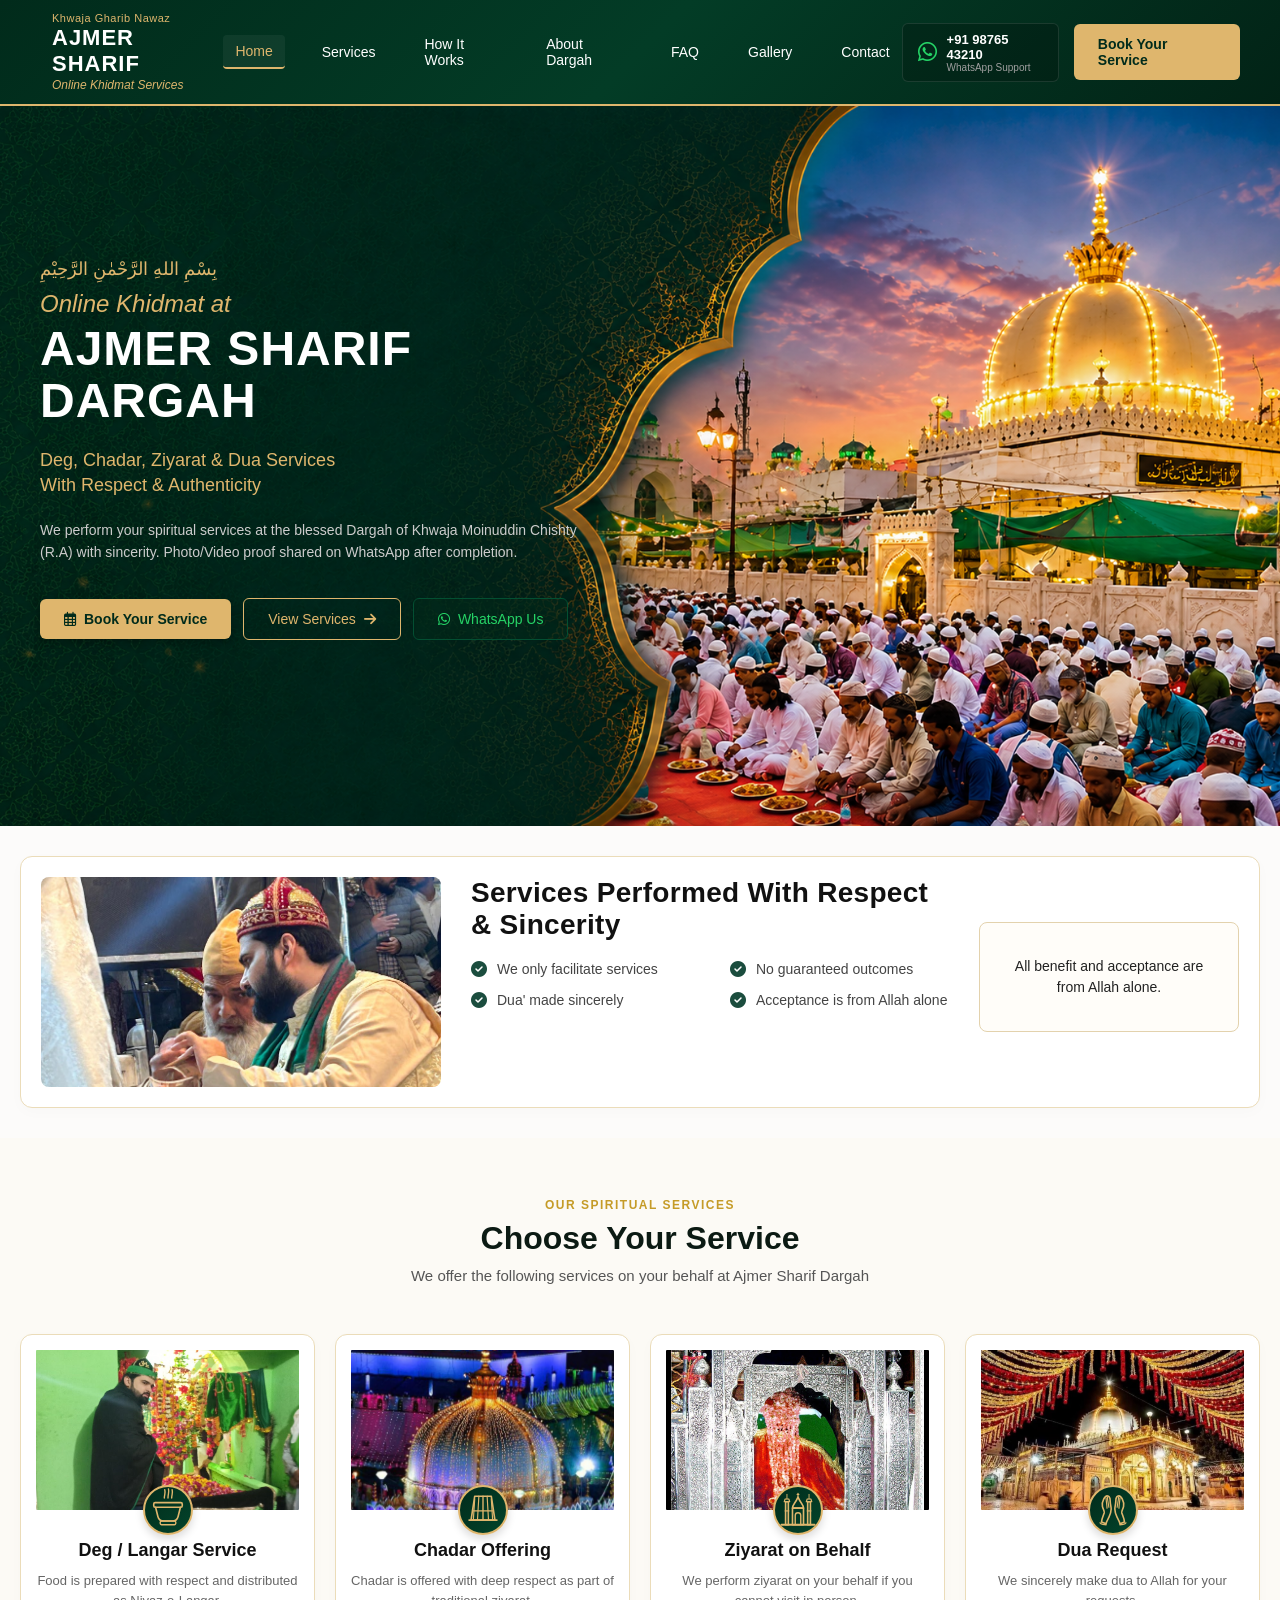
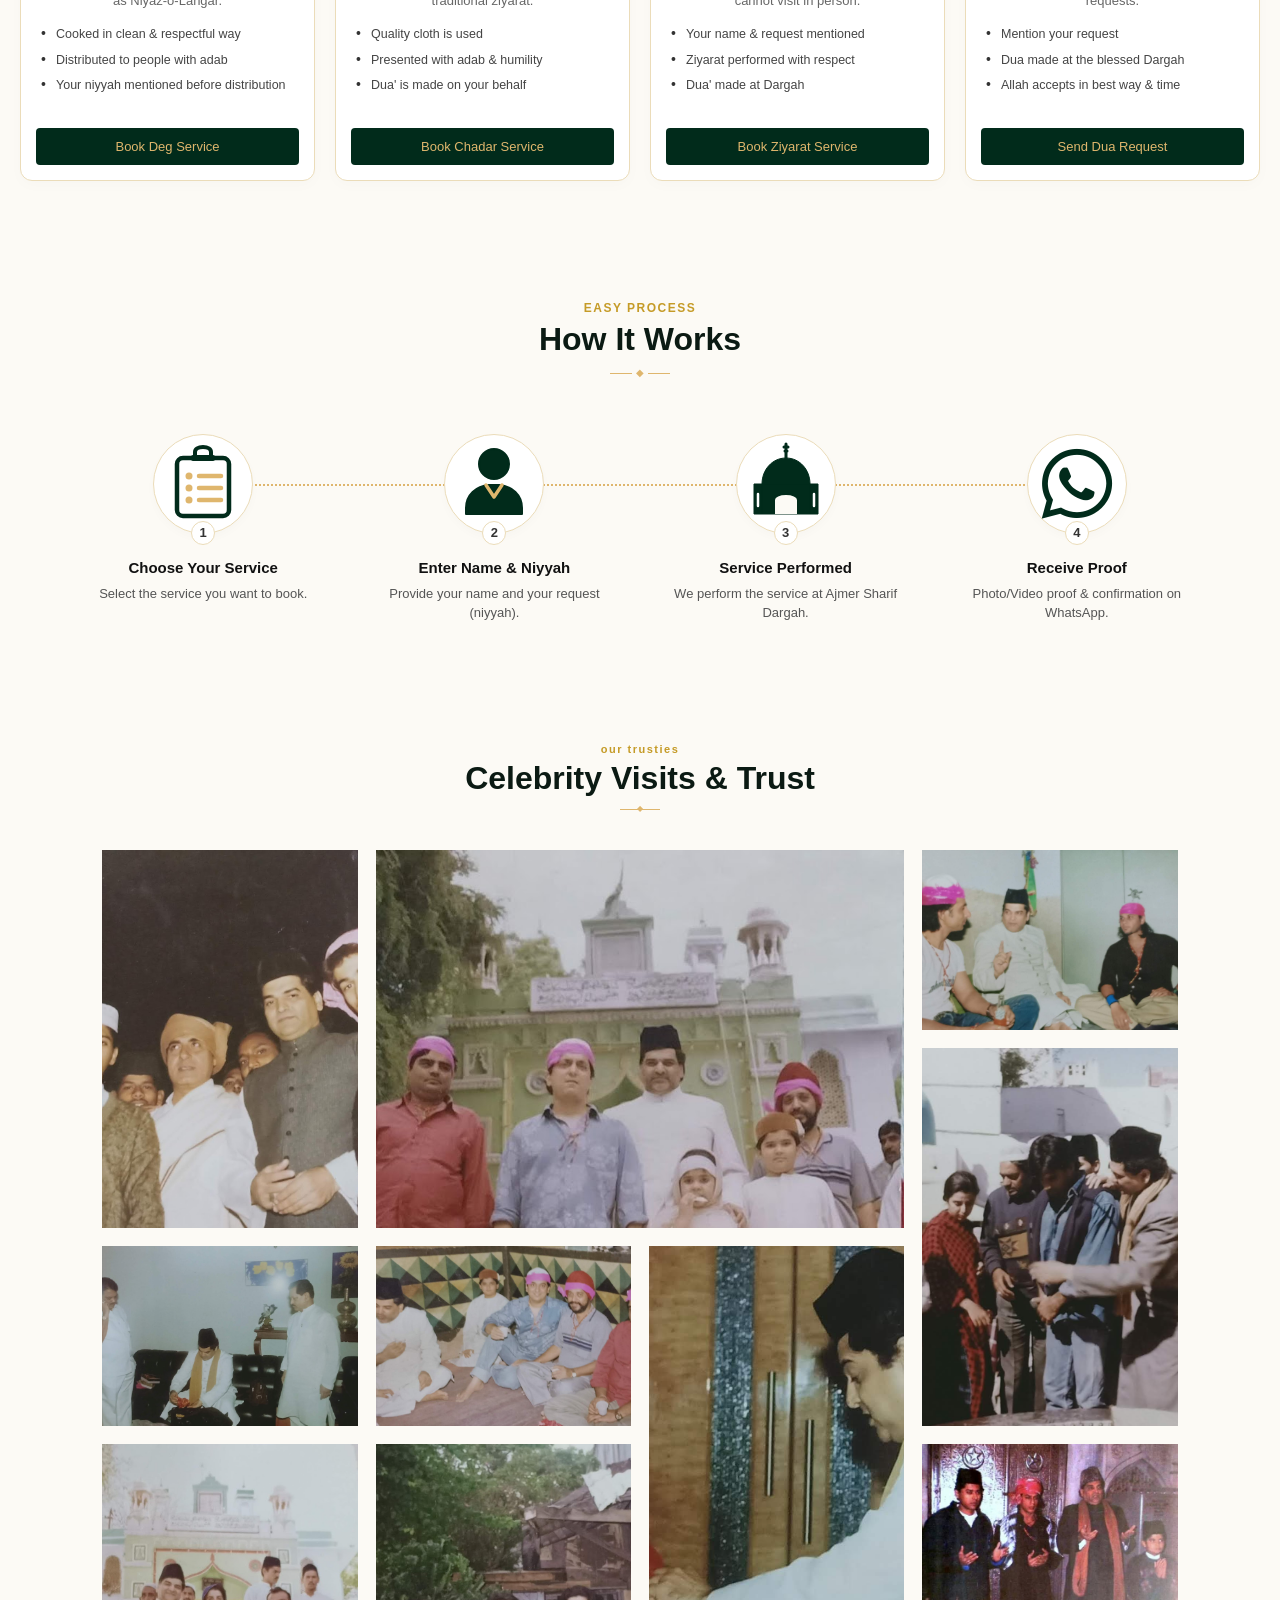
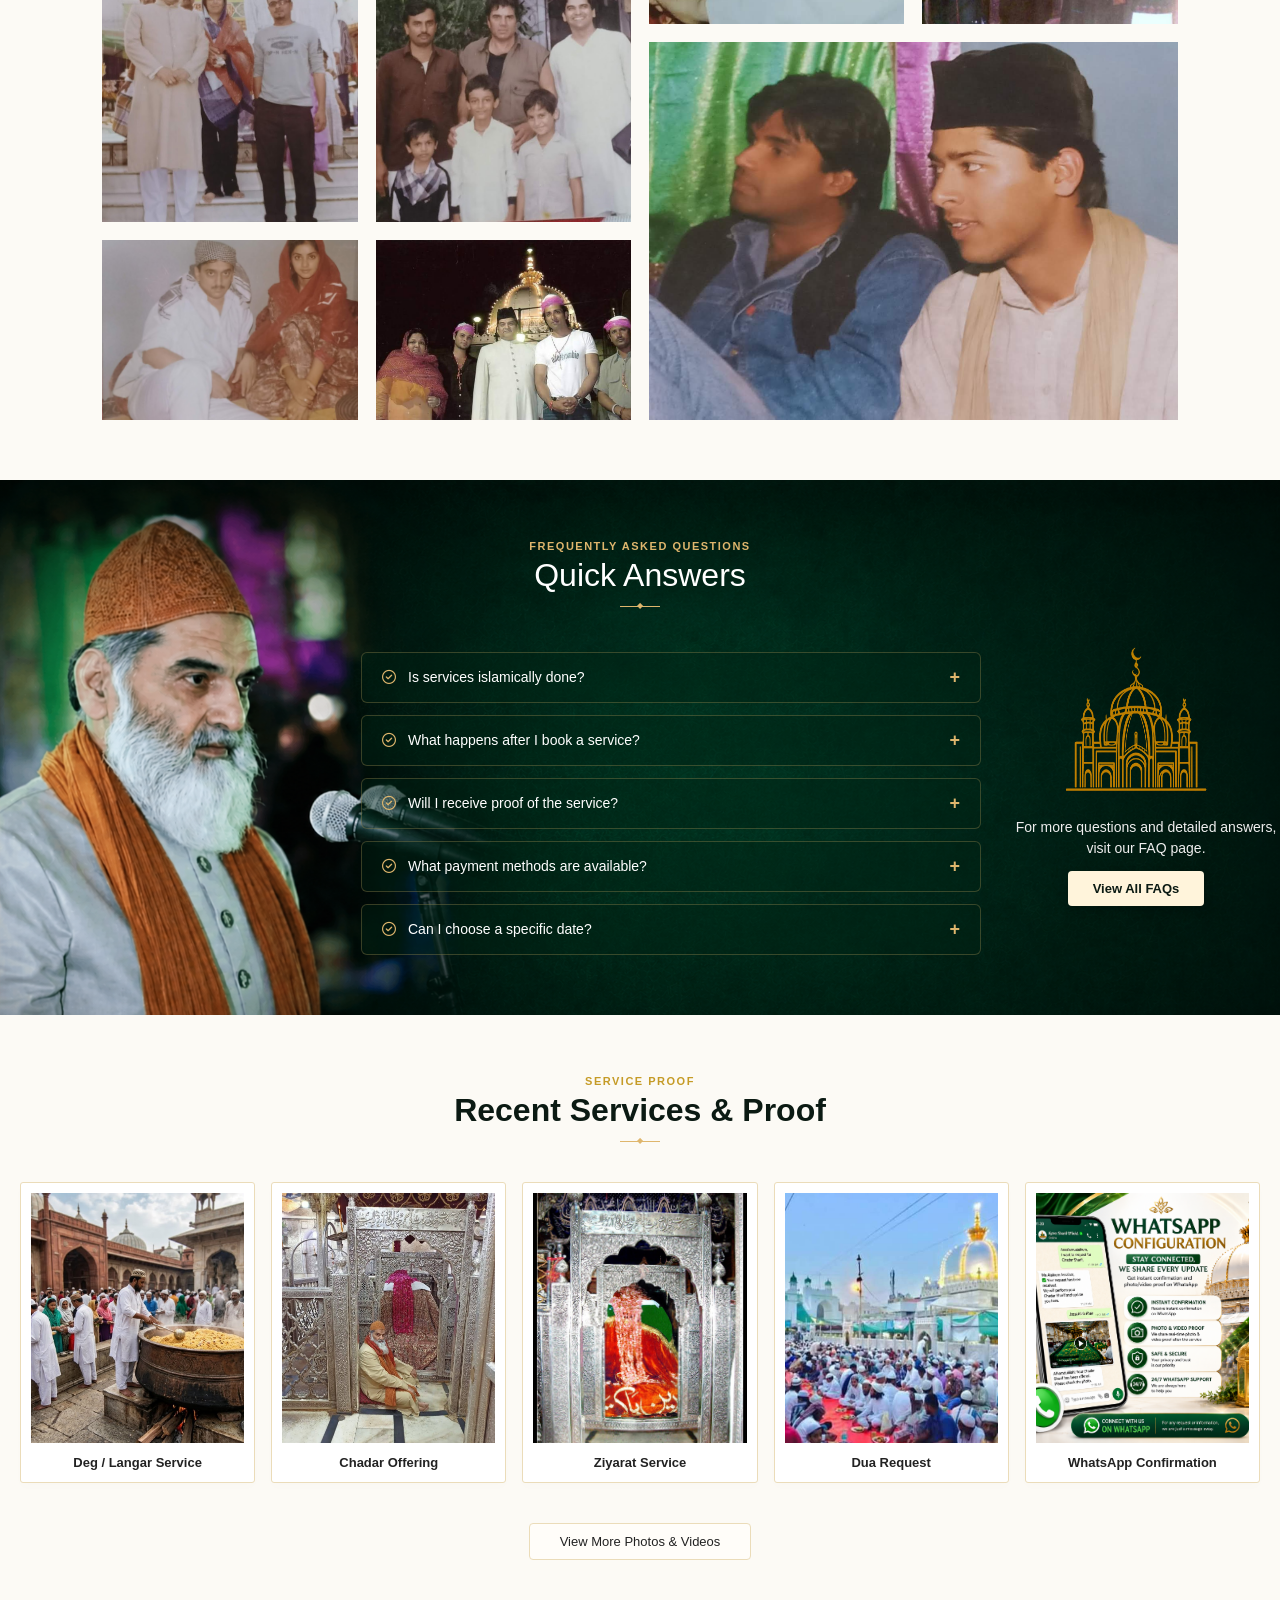
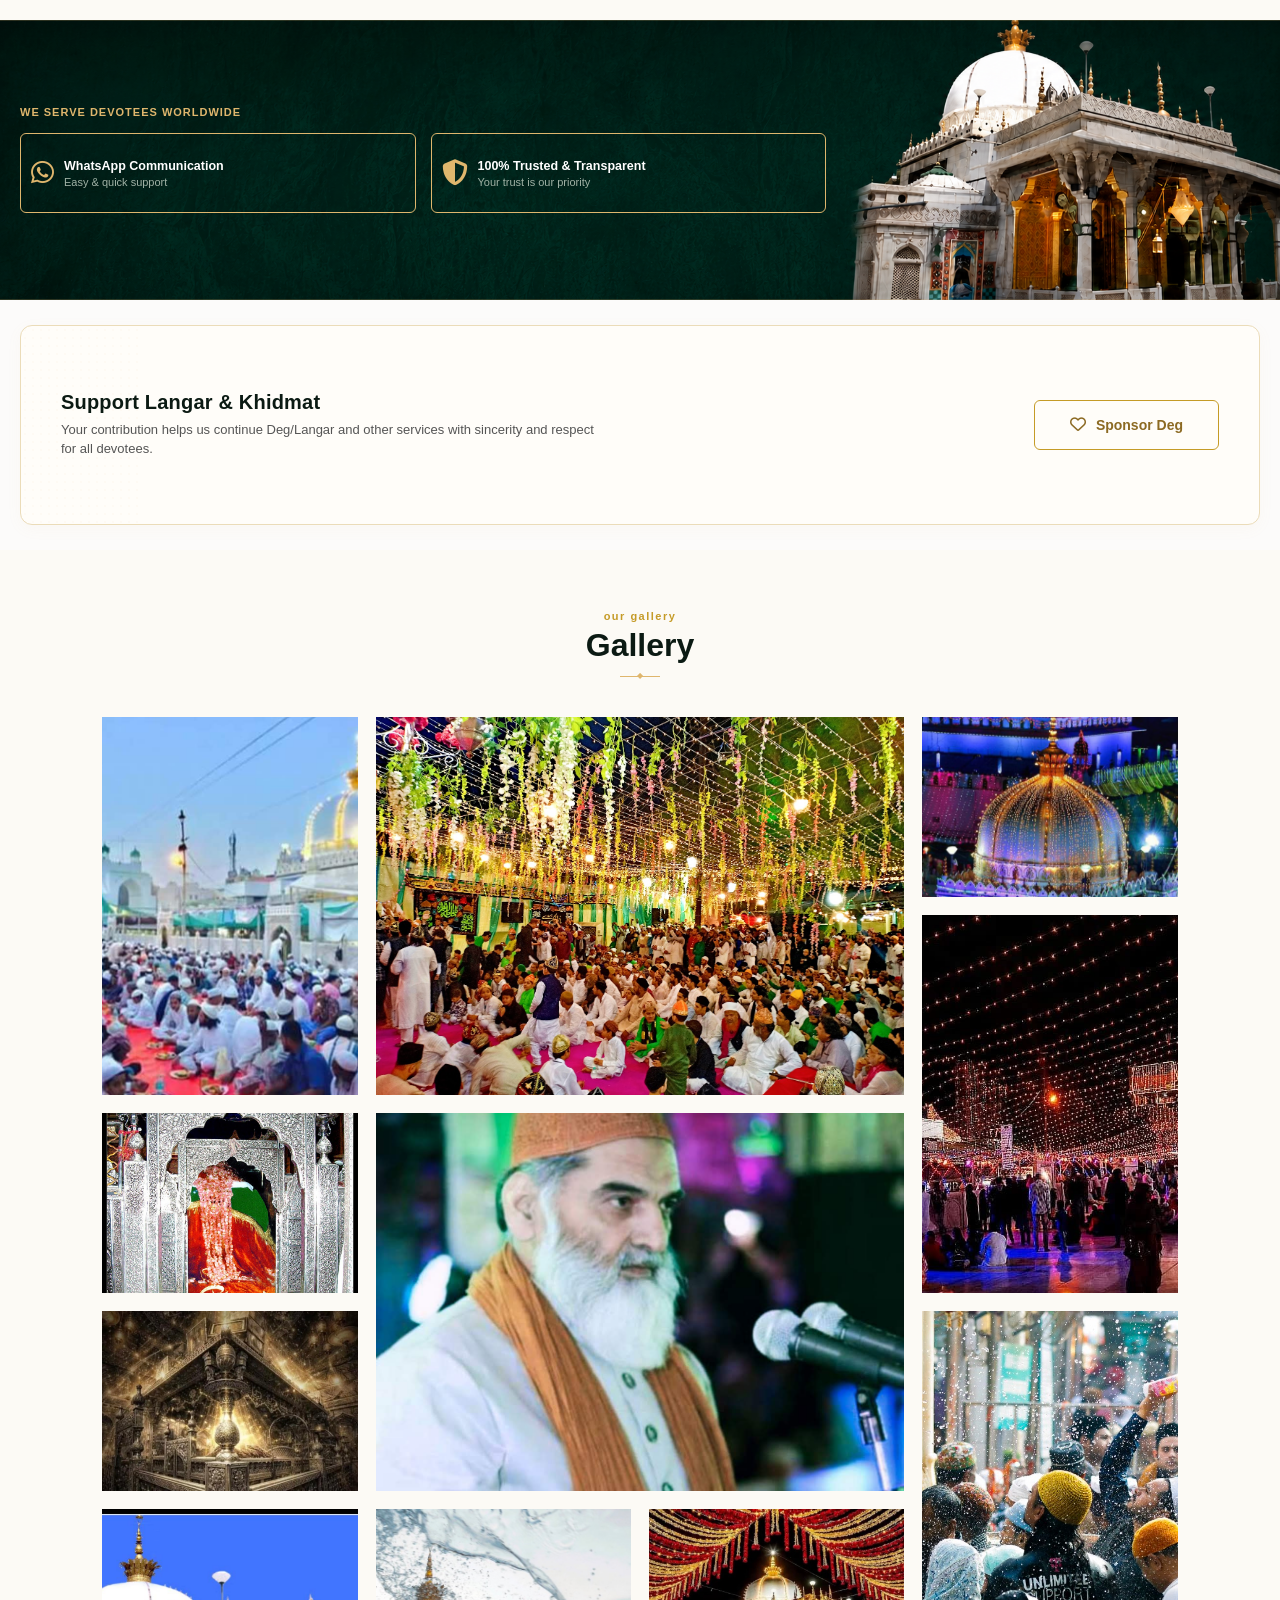
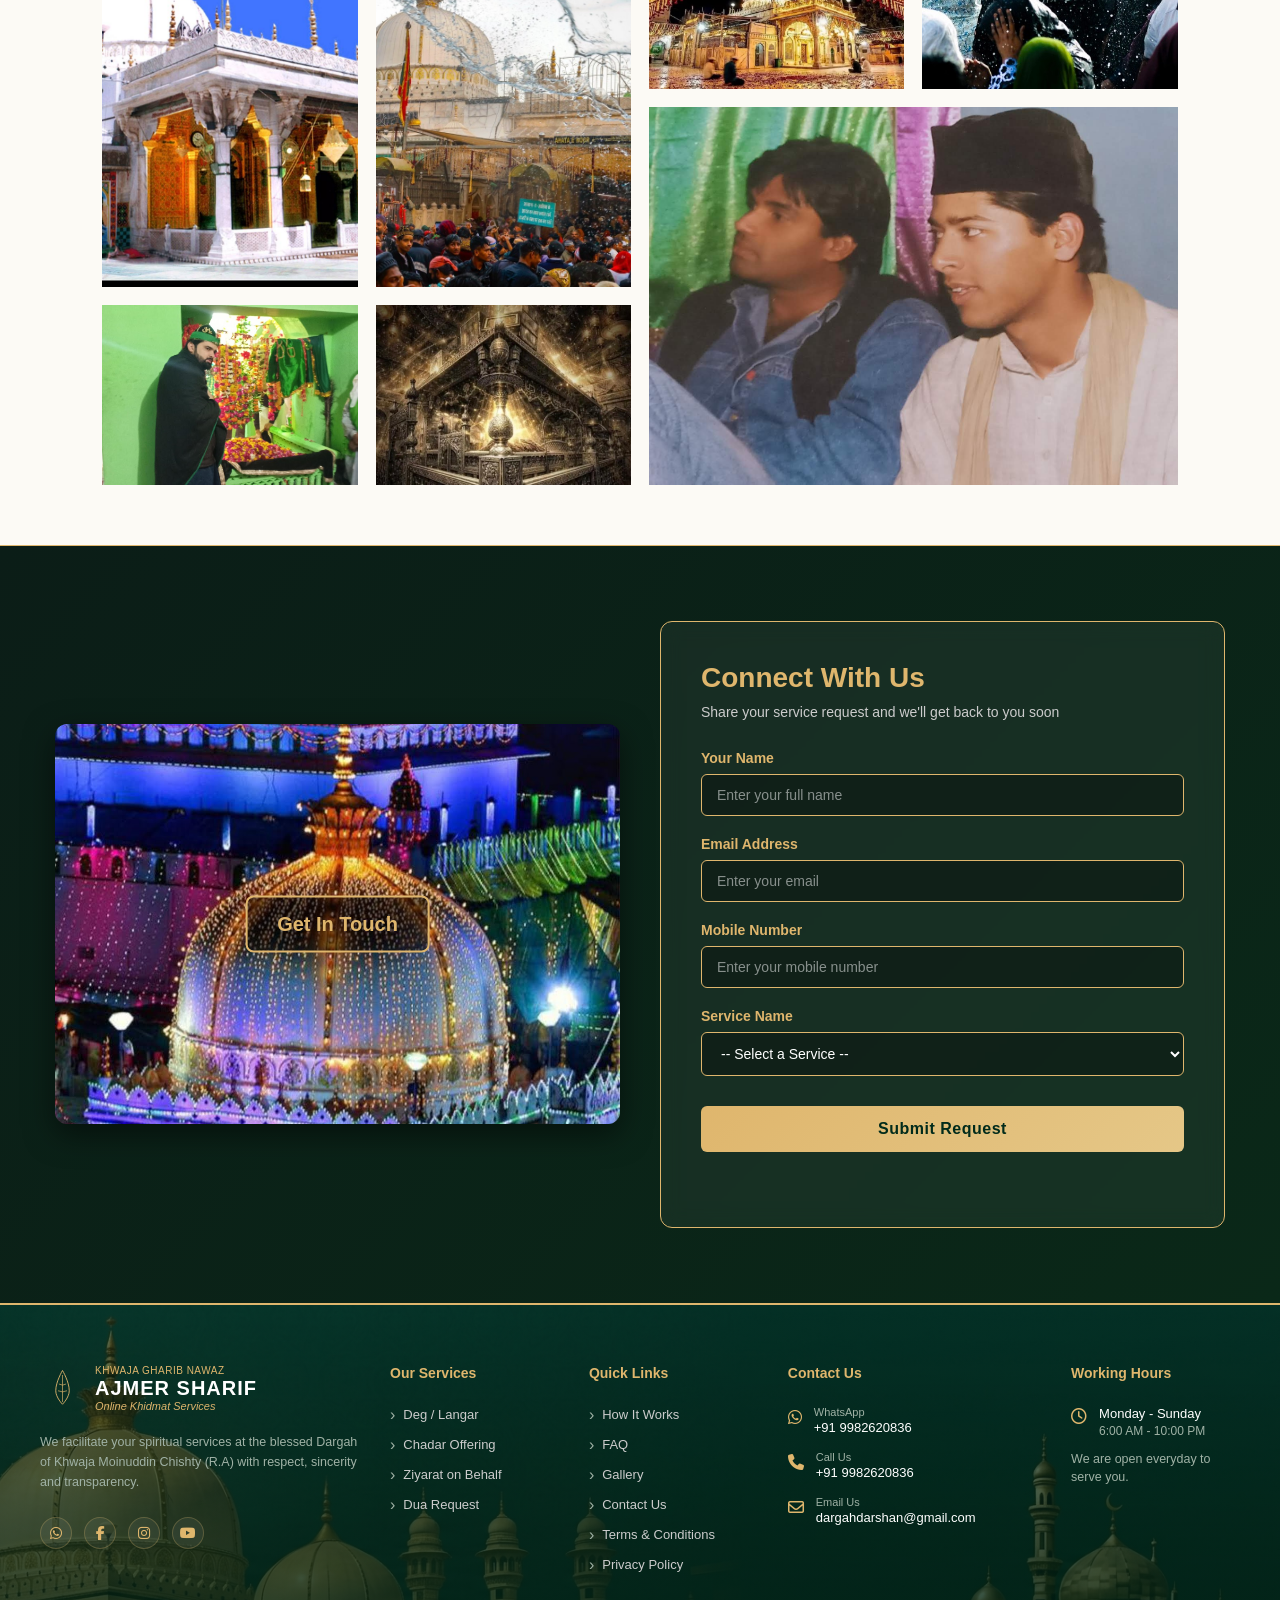
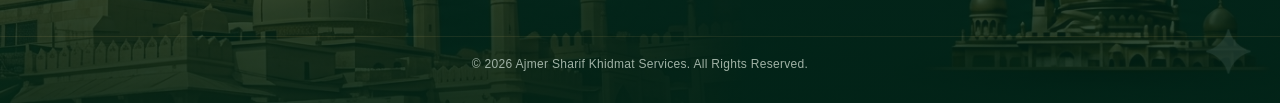
==== index.html @ 989a5828 "after celibrity" ====
<!doctype html>
<html lang="en">
  <head>
    <meta charset="UTF-8" />
    <meta name="viewport" content="width=device-width, initial-scale=1.0" />
    <title>Ajmer Sharif Header</title>
    <!-- Font Awesome Icons for WhatsApp -->
    <link rel="stylesheet" href="https://cloudflare.com" />
    <link rel="stylesheet" href="st.css" />
    <link
      rel="stylesheet"
      href="https://cdnjs.cloudflare.com/ajax/libs/font-awesome/6.5.1/css/all.min.css"
    />
  </head>

  <body>
    <header class="main-header">
      <!-- Left Side -->
      <div class="logo-container">
        <div class="logo-icon">
          <!-- SVG -->
        </div>

        <div class="logo-text">
          <span class="sub-title">Khwaja Gharib Nawaz</span>
          <h1 class="main-title">AJMER SHARIF</h1>
          <span class="tagline">Online Khidmat Services</span>
        </div>
      </div>

      <!-- MENU ICON -->
      <div class="menu-toggle" id="menuToggle">☰</div>

      <!-- Navigation -->
      <nav class="nav-menu" id="mobileMenu">
        <a href="#home" class="nav-item active">Home</a>
        <a href="#services" class="nav-item">Services</a>
        <a href="#how-it-works" class="nav-item">How It Works</a>
        <a href="#about" class="nav-item">About Dargah</a>
        <a href="#faq" class="nav-item">FAQ</a>
        <a href="#gallery" class="nav-item">Gallery</a>
        <a href="#contact" class="nav-item">Contact</a>
      </nav>

      <!-- Desktop Right Side -->
      <div class="actions-container">
        <a
          href="https://wa.me/919982620836"
          target="_blank"
          class="whatsapp-btn"
        >
          <i class="fab fa-whatsapp"></i>

          <div class="whatsapp-text">
            <span class="phone-number">+91 98765 43210</span>
            <span class="support-label">WhatsApp Support</span>
          </div>
        </a>

        <a href="#contact" class="book-btn"> Book Your Service </a>
      </div>
    </header>

    <section id="home" class="hero-section">
      <div class="container">
        <!-- Left Side Content Box -->
        <div class="hero-content">
          <!-- Arabic Calligraphy Text/Subtext -->
          <p class="arabic-text">بِسْمِ اللهِ الرَّحْمٰنِ الرَّحِيْمِ</p>

          <span class="sub-heading">Online Khidmat at</span>
          <h1 class="main-heading">AJMER SHARIF<br />DARGAH</h1>

          <h2 class="services-highlight">
            Deg, Chadar, Ziyarat & Dua Services<br />With Respect &
            Authenticity
          </h2>

          <p class="description">
            We perform your spiritual services at the blessed Dargah of Khwaja
            Moinuddin Chishty (R.A) with sincerity. Photo/Video proof shared on
            WhatsApp after completion.
          </p>

          <!-- Call to Action Buttons -->
          <div class="cta-buttons">
            <a href="#contact" class="btn-book">
              <i class="fa-regular fa-calendar-days"></i> Book Your Service
            </a>
            <a href="#services" class="btn-view">
              View Services <i class="fa-solid fa-arrow-right"></i>
            </a>
            <a href="https://wa.me" class="btn-whatsapp" target="_blank">
              <i class="fa-brands fa-whatsapp"></i> WhatsApp Us
            </a>
          </div>
        </div>

        <!-- Bottom Features Bar -->
        <div class="features-bar">
          <!-- Feature 1 -->
          <div class="feature-item">
            <div class="feature-icon">
              <i class="fa-solid fa-shield-halved"></i>
            </div>
            <div class="feature-text">
              <h3>Secure & Trusted</h3>
              <p>100% Safe Booking</p>
            </div>
          </div>
          <!-- Feature 2 -->
          <div class="feature-item">
            <div class="feature-icon"><i class="fa-solid fa-camera"></i></div>
            <div class="feature-text">
              <h3>Photo/Video Proof</h3>
              <p>On WhatsApp</p>
            </div>
          </div>
          <!-- Feature 3 -->
          <div class="feature-item">
            <div class="feature-icon"><i class="fa-solid fa-globe"></i></div>
            <div class="feature-text">
              <h3>Worldwide Service</h3>
              <p>For Devotees</p>
            </div>
          </div>
          <!-- Feature 4 -->
          <div class="feature-item">
            <div class="feature-icon"><i class="fa-solid fa-lock"></i></div>
            <div class="feature-text">
              <h3>Secure Payments</h3>
              <p>UPI, Cards & More</p>
            </div>
          </div>
        </div>
      </div>
    </section>

    <!-- infosection -->

    <div class="as-note-section-container">
      <div class="as-note-main-box">
        <!-- Left Side Image Box -->
        <div class="as-note-image-wrapper">
          <!-- यहाँ अपनी इमेज का पाथ डालें, जैसे quran.jpg या जो भी इमेज आपके पास हो -->
          <img
            src="images/clientImage/46cfbd7c-9afb-4f3a-837a-db4f21c732ac.jpg"
            alt="Spiritual Book"
            class="as-note-thumbnail"
          />
        </div>

        <!-- Center Content Box (Title and Features) -->
        <div class="as-note-content-center">
          <h3 class="as-note-main-heading">
            Services Performed With Respect & Sincerity
          </h3>

          <div class="as-note-features-grid">
            <!-- Point 1 -->
            <div class="as-note-grid-item">
              <span class="as-note-icon-circle"
                ><i class="fa-solid fa-circle-check"></i
              ></span>
              <p class="as-note-item-text">We only facilitate services</p>
            </div>
            <!-- Point 2 -->
            <div class="as-note-grid-item">
              <span class="as-note-icon-circle"
                ><i class="fa-solid fa-circle-check"></i
              ></span>
              <p class="as-note-item-text">No guaranteed outcomes</p>
            </div>
            <!-- Point 3 -->
            <div class="as-note-grid-item">
              <span class="as-note-icon-circle"
                ><i class="fa-solid fa-circle-check"></i
              ></span>
              <p class="as-note-item-text">Dua' made sincerely</p>
            </div>
            <!-- Point 4 -->
            <div class="as-note-grid-item">
              <span class="as-note-icon-circle"
                ><i class="fa-solid fa-circle-check"></i
              ></span>
              <p class="as-note-item-text">Acceptance is from Allah alone</p>
            </div>
          </div>
        </div>

        <!-- Right Side Quote Box -->
        <div class="as-note-quote-container">
          <div class="as-note-quote-box">
            <p class="as-note-quote-text">
              All benefit and acceptance are from Allah alone.
            </p>
          </div>
        </div>
      </div>
    </div>

    <!-- choise servise section -->
    <section id="services" class="as-srv-section">
      <div class="as-srv-container">
        <!-- Section Header -->
        <div class="as-srv-header">
          <span class="as-srv-top-tag">OUR SPIRITUAL SERVICES</span>
          <h2 class="as-srv-main-title">Choose Your Service</h2>
          <p class="as-srv-subtitle">
            We offer the following services on your behalf at Ajmer Sharif
            Dargah
          </p>
        </div>

        <!-- Services 4-Column Grid -->
        <div class="as-srv-grid">
          <!-- Card 1: Deg / Langar Service -->
          <div class="as-srv-card">
            <div class="as-srv-image-box">
              <img
                src="/images/clientImage/IMG20190125205607.jpg"
                alt="Deg / Langar Service"
                class="as-srv-img"
              />
              <div class="as-srv-icon-badge">
                <svg
                  viewBox="0 0 100 100"
                  width="100"
                  height="100"
                  fill="none"
                  xmlns="http://w3.org"
                >
                  <!-- भाप की लकीरें (Steam Lines) -->
                  <path
                    d="M42,24 C42,16 45,14 43,6 M50,24 C50,14 53,12 51,4 M58,24 C58,16 61,14 59,6"
                    stroke="#dfb66d"
                    stroke-width="3"
                    stroke-linecap="round"
                    stroke-linejoin="round"
                  />

                  <!-- बर्तन का ऊपरी किनारा (Rim) -->
                  <path
                    d="M22,34 L78,34 C80,34 81,35.5 81,37 L81,41 C81,42.5 80,44 78,44 L22,44 C20,44 19,42.5 19,41 L19,37 C19,35.5 20,34 22,34 Z"
                    stroke="#dfb66d"
                    stroke-width="3.5"
                    stroke-linecap="round"
                    stroke-linejoin="round"
                  />

                  <!-- मुख्य कटोरा / देग (Bowl Base) -->
                  <path
                    d="M23,44 L28,64 C29.5,70 35,74 41,74 L59,74 C65,74 70.5,70 72,64 L77,44"
                    stroke="#dfb66d"
                    stroke-width="3.5"
                    stroke-linecap="round"
                    stroke-linejoin="round"
                  />

                  <!-- देग का निचला स्टैंड (Bottom Ring Base) -->
                  <path
                    d="M36,74 L64,74 C66,74 67,75.5 67,77 L67,79 C67,80.5 66,82 64,82 L36,82 C34,82 33,80.5 33,79 L33,77 C33,75.5 34,74 36,74 Z"
                    stroke="#dfb66d"
                    stroke-width="3"
                    stroke-linecap="round"
                  />
                </svg>
              </div>
            </div>
            <div class="as-srv-content">
              <h3 class="as-srv-card-title">Deg / Langar Service</h3>
              <p class="as-srv-card-desc">
                Food is prepared with respect and distributed as Niyaz-o-Langar.
              </p>
              <ul class="as-srv-list">
                <li>Cooked in clean & respectful way</li>
                <li>Distributed to people with adab</li>
                <li>Your niyyah mentioned before distribution</li>
              </ul>
              <a href="#contact" class="as-srv-btn">Book Deg Service</a>
            </div>
          </div>

          <!-- Card 2: Chadar Offering -->
          <div class="as-srv-card">
            <div class="as-srv-image-box">
              <img
                src="/images/clientImage/IMG_20180905_010040.jpg"
                alt="Chadar Offering"
                class="as-srv-img"
              />
              <div class="as-srv-icon-badge">
                <svg
                  viewBox="0 0 100 100"
                  width="100"
                  height="100"
                  fill="none"
                  xmlns="http://w3.org"
                >
                  <!-- बाहरी चौकोर फ्रेम/मजार बेस (Outer Frame Structure) -->
                  <path
                    d="M32,20 L68,20 L76,72 L24,72 Z"
                    stroke="#dfb66d"
                    stroke-width="3.5"
                    stroke-linecap="round"
                    stroke-linejoin="round"
                  />

                  <!-- नीचे का ठोस आधार / बेस बॉर्डर (Bottom Base Line) -->
                  <path
                    d="M20,72 L80,72"
                    stroke="#dfb66d"
                    stroke-width="4"
                    stroke-linecap="round"
                  />

                  <!-- चादर की अंदरूनी लंबवत पट्टियां और डिज़ाइन लाइन्स (Vertical Web/Lines Pattern) -->
                  <!-- सेंटर पिलर/लाइन -->
                  <path
                    d="M50,20 L50,72"
                    stroke="#dfb66d"
                    stroke-width="3"
                    stroke-linecap="round"
                  />

                  <!-- बाईं तरफ की आंतरिक खड़ी लकीरें -->
                  <path
                    d="M41,20 L38,72"
                    stroke="#dfb66d"
                    stroke-width="2.5"
                    stroke-linecap="round"
                  />
                  <path
                    d="M32,26 L29,72"
                    stroke="#dfb66d"
                    stroke-width="2.5"
                    stroke-linecap="round"
                  />

                  <!-- दाईं तरफ की आंतरिक खड़ी लकीरें -->
                  <path
                    d="M59,20 L62,72"
                    stroke="#dfb66d"
                    stroke-width="2.5"
                    stroke-linecap="round"
                  />
                  <path
                    d="M68,26 L71,72"
                    stroke="#dfb66d"
                    stroke-width="2.5"
                    stroke-linecap="round"
                  />

                  <!-- आंतरिक आड़ी डिज़ाइन बॉर्डर (Horizontal Inner Bridge) -->
                  <path
                    d="M27,52 L73,52"
                    stroke="#dfb66d"
                    stroke-width="2.5"
                    stroke-linecap="round"
                  />
                </svg>
              </div>
            </div>
            <div class="as-srv-content">
              <h3 class="as-srv-card-title">Chadar Offering</h3>
              <p class="as-srv-card-desc">
                Chadar is offered with deep respect as part of traditional
                ziyarat.
              </p>
              <ul class="as-srv-list">
                <li>Quality cloth is used</li>
                <li>Presented with adab & humility</li>
                <li>Dua' is made on your behalf</li>
              </ul>
              <a href="#contact" class="as-srv-btn">Book Chadar Service</a>
            </div>
          </div>

          <!-- Card 3: Ziyarat on Behalf -->
          <div class="as-srv-card">
            <div class="as-srv-image-box">
              <img
                src="/images/clientImage/IMG_20190324_055655.jpg"
                alt="Ziyarat on Behalf"
                class="as-srv-img"
              />
              <div class="as-srv-icon-badge">
                <svg
                  viewBox="0 0 100 100"
                  width="100"
                  height="100"
                  fill="none"
                  xmlns="http://w3.org"
                >
                  <!-- मुख्य गुंबद (Center Dome Structure) -->
                  <path
                    d="M50,22 C56,36 62,38 62,46 L38,46 C38,38 44,36 50,22 Z"
                    stroke="#dfb66d"
                    stroke-width="3.5"
                    stroke-linejoin="round"
                  />

                  <!-- गुंबद के ऊपर का कलश/मीनार सिरा (Dome Top Finial) -->
                  <path
                    d="M50,22 L50,14 M48,16 L52,16"
                    stroke="#dfb66d"
                    stroke-width="2.5"
                    stroke-linecap="round"
                  />

                  <!-- केंद्र का मुख्य प्रवेश द्वार / मेहराब (Center Arch Entry) -->
                  <path
                    d="M38,46 L62,46 L62,82 L38,82 Z"
                    stroke="#dfb66d"
                    stroke-width="3.5"
                    stroke-linejoin="round"
                  />
                  <path
                    d="M44,82 L44,62 C44,54 56,54 56,62 L56,82"
                    stroke="#dfb66d"
                    stroke-width="3"
                    stroke-linejoin="round"
                  />

                  <!-- बाईं तरफ की मीनार (Left Minaret) -->
                  <path
                    d="M22,26 L30,26 L32,32 L20,32 Z"
                    stroke="#dfb66d"
                    stroke-width="2.5"
                    stroke-linejoin="round"
                  />
                  <!-- मीनार टॉप कैप -->
                  <path
                    d="M26,26 L26,16"
                    stroke="#dfb66d"
                    stroke-width="2"
                    stroke-linecap="round"
                  />
                  <!-- मीनार टिप -->
                  <path
                    d="M23,32 L29,32 L29,82 L23,82 Z"
                    stroke="#dfb66d"
                    stroke-width="3.5"
                    stroke-linejoin="round"
                  />
                  <!-- मीनार बॉडी -->
                  <path d="M21,52 L31,52" stroke="#dfb66d" stroke-width="2.5" />
                  <!-- मीनार बालकनी/डिज़ाइन -->

                  <!-- दाईं तरफ की मीनार (Right Minaret) -->
                  <path
                    d="M70,26 L78,26 L80,32 L68,32 Z"
                    stroke="#dfb66d"
                    stroke-width="2.5"
                    stroke-linejoin="round"
                  />
                  <!-- मीनार टॉप कैप -->
                  <path
                    d="M74,26 L74,16"
                    stroke="#dfb66d"
                    stroke-width="2"
                    stroke-linecap="round"
                  />
                  <!-- मीनार टिप -->
                  <path
                    d="M71,32 L77,32 L77,82 L71,82 Z"
                    stroke="#dfb66d"
                    stroke-width="3.5"
                    stroke-linejoin="round"
                  />
                  <!-- मीनार बॉडी -->
                  <path d="M69,52 L79,52" stroke="#dfb66d" stroke-width="2.5" />
                  <!-- मीनार बालकनी/डिज़ाइन -->

                  <!-- नीचे की मजबूत आधार रेखा (Bottom Ground Foundation) -->
                  <path
                    d="M14,82 L86,82"
                    stroke="#dfb66d"
                    stroke-width="4"
                    stroke-linecap="round"
                  />
                </svg>
              </div>
            </div>
            <div class="as-srv-content">
              <h3 class="as-srv-card-title">Ziyarat on Behalf</h3>
              <p class="as-srv-card-desc">
                We perform ziyarat on your behalf if you cannot visit in person.
              </p>
              <ul class="as-srv-list">
                <li>Your name & request mentioned</li>
                <li>Ziyarat performed with respect</li>
                <li>Dua' made at Dargah</li>
              </ul>
              <a href="#contact" class="as-srv-btn">Book Ziyarat Service</a>
            </div>
          </div>

          <!-- Card 4: Du'á Request -->
          <div class="as-srv-card">
            <div class="as-srv-image-box">
              <img
                src="/images/clientImage/IMG_8033.jpg"
                alt="Dua Request"
                class="as-srv-img"
              />
              <div class="as-srv-icon-badge">
                <svg
                  viewBox="0 0 100 100"
                  width="100"
                  height="100"
                  fill="none"
                  xmlns="http://w3.org"
                >
                  <!-- बायाँ हाथ (Left Praying Hand) -->
                  <path
                    d="M42,22 C42,22 44,24 44,32 C44,38 46,42 46,48 C46,54 44,60 41,66 C39,70 35,76 35,80 L25,76 C25,70 29,62 31,56 C32,52 28,48 27,42 C26,38 27,32 30,26 C32,22 36,18 40,20 C42,21 42,22 42,22 Z"
                    stroke="#dfb66d"
                    stroke-width="3.5"
                    stroke-linecap="round"
                    stroke-linejoin="round"
                  />
                  <!-- बाएं हाथ की उंगलियों की अंदरूनी लकीरें -->
                  <path
                    d="M35,24 C35,32 37,38 37,46"
                    stroke="#dfb66d"
                    stroke-width="2.5"
                    stroke-linecap="round"
                  />
                  <path
                    d="M38,22 C38,30 40,36 41,44"
                    stroke="#dfb66d"
                    stroke-width="2.5"
                    stroke-linecap="round"
                  />

                  <!-- दायाँ हाथ (Right Praying Hand) -->
                  <path
                    d="M58,22 C58,22 56,24 56,32 C56,38 54,42 54,48 C54,54 56,60 59,66 C61,70 65,76 65,80 L75,76 C75,70 71,62 69,56 C68,52 72,48 73,42 C74,38 73,32 70,26 C68,22 64,18 60,20 C58,21 58,22 58,22 Z"
                    stroke="#dfb66d"
                    stroke-width="3.5"
                    stroke-linecap="round"
                    stroke-linejoin="round"
                  />
                  <!-- दाएं हाथ की उंगलियों की अंदरूनी लकीरें -->
                  <path
                    d="M65,24 C65,32 63,38 63,46"
                    stroke="#dfb66d"
                    stroke-width="2.5"
                    stroke-linecap="round"
                  />
                  <path
                    d="M62,22 C62,30 60,36 59,44"
                    stroke="#dfb66d"
                    stroke-width="2.5"
                    stroke-linecap="round"
                  />

                  <!-- कलाई के नीचे की बेस लाइन्स (Wrist Detail Lines) -->
                  <path
                    d="M22,78 C25,82 32,82 35,82"
                    stroke="#dfb66d"
                    stroke-width="3"
                    stroke-linecap="round"
                  />
                  <path
                    d="M65,82 C68,82 75,82 78,78"
                    stroke="#dfb66d"
                    stroke-width="3"
                    stroke-linecap="round"
                  />
                </svg>
              </div>
            </div>
            <div class="as-srv-content">
              <h3 class="as-srv-card-title">Dua Request</h3>
              <p class="as-srv-card-desc">
                We sincerely make dua to Allah for your requests.
              </p>
              <ul class="as-srv-list">
                <li>Mention your request</li>
                <li>Dua made at the blessed Dargah</li>
                <li>Allah accepts in best way & time</li>
              </ul>
              <a href="#contact" class="as-srv-btn">Send Dua Request</a>
            </div>
          </div>
        </div>
      </div>
    </section>

    <!-- process section -->
    <!-- Unique How It Works Section -->
    <section id="how-it-works" class="as-hiw-section">
      <div class="as-hiw-container">
        <!-- Section Title and Subtitle -->
        <div class="as-hiw-header">
          <span class="as-hiw-top-tag">EASY PROCESS</span>
          <h2 class="as-hiw-main-title">How It Works</h2>
          <!-- Decorative divider line under title -->
          <div class="as-hiw-divider"></div>
        </div>

        <!-- Timeline Steps Wrapper -->
        <div class="as-hiw-steps-wrapper">
          <!-- Connecting Dotted Line -->
          <div class="as-hiw-connecting-line"></div>

          <!-- Step 1 -->
          <div class="as-hiw-step-item">
            <div class="as-hiw-circle-box">
              <div class="as-hiw-icon-wrap">
                <svg
                  viewBox="0 0 100 100"
                  width="100"
                  height="100"
                  fill="none"
                  xmlns="http://w3.org"
                >
                  <!-- मुख्य क्लिपबोर्ड बोर्ड (Main Clipboard Board Frame) -->
                  <rect
                    x="24"
                    y="26"
                    width="52"
                    height="58"
                    rx="6"
                    stroke="#012b1b"
                    stroke-width="4.5"
                    stroke-linejoin="round"
                  />

                  <!-- ऊपर की क्लिप / होल्डर (Top Clip Holder) -->
                  <path
                    d="M42,26 L42,20 C42,17 45,15 50,15 C55,15 58,17 58,20 L58,26"
                    stroke="#012b1b"
                    stroke-width="4"
                    stroke-linecap="round"
                    stroke-linejoin="round"
                  />
                  <rect
                    x="38"
                    y="23"
                    width="24"
                    height="6"
                    rx="2"
                    fill="#012b1b"
                  />

                  <!-- अंदर की पहली लिस्ट लाइन और बुलेट पॉइंट (Row 1) -->
                  <circle cx="36" cy="44" r="3.5" fill="#dfb66d" />
                  <line
                    x1="46"
                    y1="44"
                    x2="68"
                    y2="44"
                    stroke="#dfb66d"
                    stroke-width="4.5"
                    stroke-linecap="round"
                  />

                  <!-- अंदर की दूसरी लिस्ट लाइन और बुलेट पॉइंट (Row 2) -->
                  <circle cx="36" cy="56" r="3.5" fill="#dfb66d" />
                  <line
                    x1="46"
                    y1="56"
                    x2="68"
                    y2="56"
                    stroke="#dfb66d"
                    stroke-width="4.5"
                    stroke-linecap="round"
                  />

                  <!-- अंदर की तीसरी लिस्ट लाइन और बुलेट पॉइंट (Row 3) -->
                  <circle cx="36" cy="68" r="3.5" fill="#dfb66d" />
                  <line
                    x1="46"
                    y1="68"
                    x2="68"
                    y2="68"
                    stroke="#dfb66d"
                    stroke-width="4.5"
                    stroke-linecap="round"
                  />
                </svg>
              </div>
              <span class="as-hiw-step-number">1</span>
            </div>
            <div class="as-hiw-content">
              <h3 class="as-hiw-step-title">Choose Your Service</h3>
              <p class="as-hiw-step-desc">
                Select the service you want to book.
              </p>
            </div>
          </div>

          <!-- Step 2 -->
          <div class="as-hiw-step-item">
            <div class="as-hiw-circle-box">
              <div class="as-hiw-icon-wrap">
                <svg
                  viewBox="0 0 100 100"
                  width="100"
                  height="100"
                  fill="none"
                  xmlns="http://w3.org"
                >
                  <!-- यूज़र का सिर (User Head Circle) -->
                  <circle
                    cx="50"
                    cy="32"
                    r="15"
                    fill="#012b1b"
                    stroke="#012b1b"
                    stroke-width="2"
                  />

                  <!-- यूज़र के कंधे और धड़ का भाग (User Shoulders & Body Base) -->
                  <path
                    d="M22,76 C22,63 32,54 45,53 L55,53 C68,54 78,63 78,76 L78,82 L22,82 Z"
                    fill="#012b1b"
                    stroke="#012b1b"
                    stroke-width="2"
                    stroke-linejoin="round"
                  />

                  <!-- गले का कस्टमाइज्ड वी-नेक डिज़ाइन (Golden V-Neck Detail) -->
                  <path
                    d="M42,53 L50,65 L58,53"
                    stroke="#dfb66d"
                    stroke-width="3.5"
                    stroke-linecap="round"
                    stroke-linejoin="round"
                  />
                </svg>
              </div>
              <span class="as-hiw-step-number">2</span>
            </div>
            <div class="as-hiw-content">
              <h3 class="as-hiw-step-title">Enter Name & Niyyah</h3>
              <p class="as-hiw-step-desc">
                Provide your name and your request (niyyah).
              </p>
            </div>
          </div>

          <!-- Step 3 -->
          <div class="as-hiw-step-item">
            <div class="as-hiw-circle-box">
              <div class="as-hiw-icon-wrap">
                <svg
                  viewBox="0 0 100 100"
                  width="100"
                  height="100"
                  fill="none"
                  xmlns="http://w3.org"
                >
                  <!-- मुख्य केंद्र का गुंबद (Main Center Dome Structure) -->
                  <path
                    d="M50,26 C64,26 74,38 74,52 L26,52 C26,38 36,26 50,26 Z"
                    fill="#012b1b"
                    stroke="#012b1b"
                    stroke-width="1"
                    stroke-linejoin="round"
                  />

                  <!-- गुंबद के ऊपर का कलश/मीनार सिरा (Dome Top Finial) -->
                  <path
                    d="M50,26 L50,12 M48,15 L52,15 M49,19 L51,19"
                    stroke="#012b1b"
                    stroke-width="3"
                    stroke-linecap="round"
                  />

                  <!-- बाईं तरफ की दीवार और मेहराब खिड़की (Left Structure & Window Arch) -->
                  <path
                    d="M18,52 L26,52 L26,82 L18,82 Z"
                    fill="#012b1b"
                    stroke="#012b1b"
                    stroke-width="1"
                    stroke-linejoin="round"
                  />
                  <path
                    d="M22,74 L22,62"
                    stroke="#ffffff"
                    stroke-width="2.5"
                    stroke-linecap="round"
                  />

                  <!-- दाईं तरफ की दीवार और मेहराब खिड़की (Right Structure & Window Arch) -->
                  <path
                    d="M74,52 L82,52 L82,82 L74,82 Z"
                    fill="#012b1b"
                    stroke="#012b1b"
                    stroke-width="1"
                    stroke-linejoin="round"
                  />
                  <path
                    d="M78,74 L78,62"
                    stroke="#ffffff"
                    stroke-width="2.5"
                    stroke-linecap="round"
                  />

                  <!-- केंद्र का मुख्य प्रवेश द्वार / मेहराब (Center Arch Entry Way) -->
                  <path
                    d="M26,52 L74,52 L74,82 L26,82 Z"
                    fill="#012b1b"
                    stroke="#012b1b"
                    stroke-width="1"
                    stroke-linejoin="round"
                  />
                  <path
                    d="M38,82 L38,68 C38,60 62,60 62,68 L62,82"
                    fill="#fcfaf5"
                    stroke="#012b1b"
                    stroke-width="2"
                    stroke-linejoin="round"
                  />
                </svg>
              </div>
              <span class="as-hiw-step-number">3</span>
            </div>
            <div class="as-hiw-content">
              <h3 class="as-hiw-step-title">Service Performed</h3>
              <p class="as-hiw-step-desc">
                We perform the service at Ajmer Sharif Dargah.
              </p>
            </div>
          </div>

          <!-- Step 4 -->
          <div class="as-hiw-step-item">
            <div class="as-hiw-circle-box">
              <div class="as-hiw-icon-wrap">
                <i class="fa-brands fa-whatsapp whatsappcss"></i>
              </div>
              <span class="as-hiw-step-number">4</span>
            </div>
            <div class="as-hiw-content">
              <h3 class="as-hiw-step-title">Receive Proof</h3>
              <p class="as-hiw-step-desc">
                Photo/Video proof & confirmation on WhatsApp.
              </p>
            </div>
          </div>
        </div>
      </div>
    </section>


     <section class="gallery" id="gallery" >


      <div class="as-proof-header">
          <span class="as-proof-top-tag">our trusties</span>
          <h2 class="as-proof-main-title">Celebrity Visits & Trust</h2>
          <div class="as-proof-title-divider"></div>
        </div>

      
  <div class="gallery-grid">
    <div class="gallery-item tall img333"><img src="images/celibrity/IMG_20200525_155251.jpg"></div>
    <div class="gallery-item big img222"><img src="images/celibrity/IMG_20200526_124046.jpg"></div>
    <div class="gallery-item"><img src="images/celibrity/IMG_20200526_124123.jpg"></div>
    <div class="gallery-item tall"><img src="images/celibrity/IMG_20200526_124159.jpg"></div>
    <div class="gallery-item"><img src="images/celibrity/IMG_20200526_124220.jpg"></div>
    <div class="gallery-item"><img src="images/celibrity/IMG_20200526_124259.jpg"></div>
    <div class="gallery-item tall"><img src="images/celibrity/IMG_20200526_124332.jpg"></div>
    <div class="gallery-item tall"><img src="images/celibrity/IMG_20200526_124352.jpg"></div>
    <!-- <div class="gallery-item "><img src="images/celibrity/IMG_20200526_124407.jpg"></div> -->
    <div class="gallery-item tall"><img src="images/celibrity/IMG_20200526_124510.jpg"></div>
    <div class="gallery-item "><img src="images/celibrity/IMG_4563909284494.jpeg"></div>
    
    <div class="gallery-item big "><img src="images/celibrity/IMG_20200526_124407.jpg"></div>
    <div class="gallery-item   "><img src="images/celibrity/IMG_20200526_124532.jpg"></div>
     <div class="gallery-item "><img src="images/celibrity/Screenshot_2020-11-02-21-17-24-54.jpg"></div>
    
  </div>
</section>





    <!-- Unique FAQ Section with Accordion JavaScript -->
    <section id="faq" class="as-faq-section">
      <div class="as-faq-container">
        <!-- Section Title Headers -->
        <div class="as-faq-header">
          <span class="as-faq-top-tag">FREQUENTLY ASKED QUESTIONS</span>
          <h2 class="as-faq-main-title">Quick Answers</h2>
          <div class="as-faq-title-divider"></div>
        </div>

        <!-- Main Layout Flex Grid Row -->
        <div class="as-faq-layout-row">
          <!-- Left Side Empty Column (Since yo already has the lantern on the left) -->
          <div class="as-faq-left-space"></div>

          <!-- Center Column: Accordion Questions Block -->
          <div class="as-faq-accordion-block">
            <!-- FAQ Item 1 -->
            <div class="as-faq-item">
              <button class="as-faq-trigger">
                <span class="as-faq-q-text"
                  ><i class="fa-regular fa-circle-check as-faq-icon-gold"></i>
                  Is services islamically done?</span
                >
                <span class="as-faq-toggle-icon">+</span>
              </button>
              <div class="as-faq-panel">
                <p class="as-faq-a-text">
                  Yes, all spiritual services, including Niyaz, Chadar offering,
                  and Dua, are performed strictly according to Islamic
                  traditions and values with utmost respect.
                </p>
              </div>
            </div>

            <!-- FAQ Item 2 -->
            <div class="as-faq-item">
              <button class="as-faq-trigger">
                <span class="as-faq-q-text"
                  ><i class="fa-regular fa-circle-check as-faq-icon-gold"></i>
                  What happens after I book a service?</span
                >
                <span class="as-faq-toggle-icon">+</span>
              </button>
              <div class="as-faq-panel">
                <p class="as-faq-a-text">
                  Once booked, our representative coordinates everything at the
                  Dargah Sharif. Your name and Niyyah will be mentioned, and the
                  service will be fulfilled.
                </p>
              </div>
            </div>

            <!-- FAQ Item 3 -->
            <div class="as-faq-item">
              <button class="as-faq-trigger">
                <span class="as-faq-q-text"
                  ><i class="fa-regular fa-circle-check as-faq-icon-gold"></i>
                  Will I receive proof of the service?</span
                >
                <span class="as-faq-toggle-icon">+</span>
              </button>
              <div class="as-faq-panel">
                <p class="as-faq-a-text">
                  Yes, full photo and video proofs of the entire ritual or
                  distribution will be sent directly to your registered WhatsApp
                  number.
                </p>
              </div>
            </div>

            <!-- FAQ Item 4 -->
            <div class="as-faq-item">
              <button class="as-faq-trigger">
                <span class="as-faq-q-text"
                  ><i class="fa-regular fa-circle-check as-faq-icon-gold"></i>
                  What payment methods are available?</span
                >
                <span class="as-faq-toggle-icon">+</span>
              </button>
              <div class="as-faq-panel">
                <p class="as-faq-a-text">
                  We accept all major secure payment methods, including UPI,
                  Credit/Debit cards, Net Banking, and international transfers.
                </p>
              </div>
            </div>

            <!-- FAQ Item 5 -->
            <div class="as-faq-item">
              <button class="as-faq-trigger">
                <span class="as-faq-q-text"
                  ><i class="fa-regular fa-circle-check as-faq-icon-gold"></i>
                  Can I choose a specific date?</span
                >
                <span class="as-faq-toggle-icon">+</span>
              </button>
              <div class="as-faq-panel">
                <p class="as-faq-a-text">
                  Yes, during the booking process, you can specify your
                  preferred date or occasion (like Urs or Family events) for the
                  service to be performed.
                </p>
              </div>
            </div>
          </div>

          <!-- Right Column: Call to Action Sidebar Grid Box -->
          <div class="as-faq-sidebar-box">
            <!-- SVG Icon mimicking the mosque line art outline -->
            <div class="as-faq-mosque-vector" style="margin-top: -80px">
              <!-- <svg viewBox="0 0 100 80" width="70" height="70">
                        <path d="M50,10 Q50,5 50,2 M50,10 Q55,22 55,30 L45,30 Q45,22 40,10 Z M35,40 L65,40 L65,70 L35,70 Z M20,45 L30,45 L30,70 L20,70 Z M70,45 L80,45 L80,70 L70,70 Z" fill="none" stroke="#dfb66d" stroke-width="1.5"/>
                    </svg> -->
              <img src="/images/icontemple.png" style="height: 300px" />
            </div>
            <div style="margin-top: -80px">
              <p class="as-faq-sidebar-desc">
                For more questions and detailed answers, visit our FAQ page.
              </p>
              <a href="#faq" class="as-faq-view-all-btn">View All FAQs</a>
            </div>
          </div>
        </div>
      </div>
    </section>

    <!-- proofsection -->
    <!-- Unique Recent Services & Proof Section -->
    <section class="as-proof-section">
      <div class="as-proof-container">
        <!-- Section Header -->
        <div class="as-proof-header">
          <span class="as-proof-top-tag">SERVICE PROOF</span>
          <h2 class="as-proof-main-title">Recent Services & Proof</h2>
          <div class="as-proof-title-divider"></div>
        </div>

        <!-- 5-Column Grid Wrap -->
        <div class="as-proof-grid">
          <!-- Card 1 -->
          <div class="as-proof-card">
            <div class="as-proof-image-box">
              <img
                src="images/celibrity/deg.jpg"
                alt="Deg / Langar Service"
                class="as-proof-img"
              />
            </div>
            <h3 class="as-proof-card-title">Deg / Langar Service</h3>
          </div>

          <!-- Card 2 -->
          <div class="as-proof-card">
            <div class="as-proof-image-box">
              <img
                src="/images/celibrity/chader.jpg"
                alt="Chadar Offering"
                class="as-proof-img"
              />
            </div>
            <h3 class="as-proof-card-title">Chadar Offering</h3>
          </div>

          <!-- Card 3 -->
          <div class="as-proof-card">
            <div class="as-proof-image-box">
              <img
                src="/images/celibrity/ziyarat.jpg"
                alt="Ziyarat Service"
                class="as-proof-img"
              />
            </div>
            <h3 class="as-proof-card-title">Ziyarat Service</h3>
          </div>

          <!-- Card 4 -->
          <div class="as-proof-card">
            <div class="as-proof-image-box">
              <img
                src="/images/clientImage/IMG_20180608_014243.jpg"
                alt="Dua Request"
                class="as-proof-img"
              />
            </div>
            <h3 class="as-proof-card-title">Dua Request</h3>
          </div>

          <!-- Card 5 -->
          <div class="as-proof-card">
            <div class="as-proof-image-box">
              <img
                src="/images/wha.png"
                alt="WhatsApp Confirmation"
                class="as-proof-img"
              />
            </div>
            <h3 class="as-proof-card-title">WhatsApp Confirmation</h3>
          </div>
        </div>

        <!-- Bottom Center Button -->
        <div class="as-proof-actions">
          <a href="#gallery" class="as-proof-more-btn"
            >View More Photos & Videos</a
          >
        </div>
      </div>
    </section>

    <!-- mapsections -->

    <section class="as-wwd-section">
      <div class="as-wwd-container">
        <!-- Left Features Grid Area -->
        <div class="as-wwd-left-content">
          <!-- Top Tagline -->
          <span class="as-wwd-top-tag">WE SERVE DEVOTEES WORLDWIDE</span>

          <!-- 4 Features Grid Row -->
          <div class="as-wwd-features-grid">
            <!-- Feature 1 -->
            <div class="as-wwd-feature-item" style="display: none;">
              <div class="as-wwd-icon-box">
                <!-- Custom Golden Icon (Using FontAwesome or SVG Line Art) -->
                <i class="fa-solid fa-globe"></i>
              </div>
              <div class="as-wwd-text-box" >
                <h3 class="as-wwd-item-title">Worldwide Devotees</h3>
                <p class="as-wwd-item-desc">From around the globe</p>
              </div>
            </div>

            <!-- Feature 2 -->
            <div class="as-wwd-feature-item">
              <div class="as-wwd-icon-box">
                <i class="fa-brands fa-whatsapp"></i>
              </div>
              <div class="as-wwd-text-box">
                <h3 class="as-wwd-item-title">WhatsApp Communication</h3>
                <p class="as-wwd-item-desc">Easy & quick support</p>
              </div>
            </div>

            <!-- Feature 3 -->
            <div class="as-wwd-feature-item" style="display: none;">
              <div class="as-wwd-icon-box">
                <i class="fa-solid fa-credit-card"></i>
              </div>
              <div class="as-wwd-text-box">
                <h3 class="as-wwd-item-title">Secure Online Payments</h3>
                <p class="as-wwd-item-desc">UPI, Cards & Net Banking</p>
              </div>
            </div>

            <!-- Feature 4 -->
            <div class="as-wwd-feature-item">
              <div class="as-wwd-icon-box">
                <i class="fa-solid fa-shield-halved"></i>
              </div>
              <div class="as-wwd-text-box">
                <h3 class="as-wwd-item-title">100% Trusted & Transparent</h3>
                <p class="as-wwd-item-desc">Your trust is our priority</p>
              </div>
            </div>
          </div>
        </div>

        <!-- Right Spacer (Preserves space for your world map on the banner image) -->
        <div class="as-wwd-right-map-space"></div>
      </div>
    </section>

    <!-- donatesection -->
    <div class="as-slk-section-container">
      <div class="as-slk-main-box">
        <!-- Left Column: Title and Subtitle Text -->
        <div class="as-slk-text-block">
          <h3 class="as-slk-main-heading">Support Langar & Khidmat</h3>
          <p class="as-slk-sub-text">
            Your contribution helps us continue Deg/Langar and other services
            with sincerity and respect for all devotees.
          </p>
        </div>

        <!-- Right Column: Interactive CTA Buttons -->
        <div class="as-slk-buttons-block">
          <!-- Button 1: Donate Now (Solid Dark Green with Golden Icon/Text) -->
          <a href="#" class="as-slk-btn-donate" style="display: none;">
            <span class="as-slk-btn-icon">
              <!-- Custom Golden Line Art Icon resembling the donation/bag element -->
              <svg
                viewBox="0 0 24 24"
                width="22"
                height="22"
                fill="none"
                stroke="#dfb66d"
                stroke-width="1.5"
              >
                <path
                  d="M19 11H5c-1.1 0-2 .9-2 2v6c0 1.1.9 2 2 2h14c1.1 0 2-.9 2-2v6c0-1.1-.9-2-2-2z"
                />
                <path d="M12 2a5 5 0 0 0-5 5v4h10V7a5 5 0 0 0-5-5z" />
                <circle cx="12" cy="16" r="1.5" fill="#dfb66d" />
              </svg>
            </span>
            <span class="as-slk-btn-text">Donate Now</span>
          </a>

          <!-- Button 2: Sponsor Deg (Transparent with Golden Border and Heart Icon) -->
          <a href="#" class="as-slk-btn-sponsor">
            <span class="as-slk-btn-icon">
              <i class="fa-regular fa-heart"></i>
            </span>
            <span class="as-slk-btn-text">Sponsor Deg</span>
          </a>
        </div>
      </div>
    </div>
   
    <!-- gallery section -->
     <section class="gallery" id="gallery" >


      <div class="as-proof-header">
          <span class="as-proof-top-tag">our gallery</span>
          <h2 class="as-proof-main-title">Gallery</h2>
          <div class="as-proof-title-divider"></div>
        </div>

      
  <div class="gallery-grid">
    <div class="gallery-item tall img333"><img src="images/clientImage/IMG_20180608_014243.jpg"></div>
    <div class="gallery-item big"><img src="images/clientImage/IMG_20180608_043123.jpg"></div>
    <div class="gallery-item"><img src="images/clientImage/IMG_20180905_010040.jpg"></div>
    <div class="gallery-item tall"><img src="images/clientImage/IMG_20181121_042538.jpg"></div>
    <div class="gallery-item"><img src="images/clientImage/IMG_20190324_055655.jpg"></div>
    <div class="gallery-item big"><img src="images/clientImage/IMG_20200410_094103.jpg"></div>
    <div class="gallery-item"><img src="images/clientImage/IMG_8194.jpg"></div>
    <div class="gallery-item tall"><img src="images/clientImage/IMG_7930.jpg"></div>
    <div class="gallery-item tall"><img src="images/clientImage/IMG-20190323-WA0004.jpg"></div>
    <div class="gallery-item tall"><img src="images/clientImage/IMG_7926.jpg"></div>
    <div class="gallery-item "><img src="images/clientImage/IMG_8033.jpg"></div>
    
    <div class="gallery-item big "><img src="images/clientImage/IMG_20200526_124407.jpg"></div>
    <div class="gallery-item  "><img src="images/clientImage/IMG20190125205607.jpg"></div>
     <div class="gallery-item "><img src="images/clientImage/IMG_8194.jpg"></div>
    
  </div>
</section>
<div id="lightbox" class="lightbox">
    <span class="close-lightbox">&times;</span>

    <button class="nav-btn prev-btn">&#10094;</button>

    <img id="lightbox-img" src="" alt="Gallery Image">

    <button class="nav-btn next-btn">&#10095;</button>
</div>



    <!-- Contact Form Section -->
    <section id="contact" class="contact-form-section">
      <div class="contact-container">
        <!-- Left Side: Image -->
        <div class="contact-image-wrapper">
          <img src="images/clientImage/IMG_20180905_010040.jpg" alt="Contact Us" class="contact-image" />
          <div class="contact-image-overlay">Get In Touch</div>
        </div>

        <!-- Right Side: Form -->
        <div class="contact-form-wrapper">
          <div class="contact-form-header">
            <h2 class="contact-form-title">Connect With Us</h2>
            <p class="contact-form-subtitle">
              Share your service request and we'll get back to you soon
            </p>
          </div>

          <form id="contactForm" class="contact-form">
            <!-- Name Field -->
            <div class="form-group">
              <label for="name" class="form-label">Your Name</label>
              <input
                type="text"
                id="name"
                name="name"
                class="form-input"
                placeholder="Enter your full name"
                required
              />
            </div>

            <!-- Email Field -->
            <div class="form-group">
              <label for="email" class="form-label">Email Address</label>
              <input
                type="email"
                id="email"
                name="email"
                class="form-input"
                placeholder="Enter your email"
                required
              />
            </div>

            <!-- Mobile Field -->
            <div class="form-group">
              <label for="mobile" class="form-label">Mobile Number</label>
              <input
                type="tel"
                id="mobile"
                name="mobile"
                class="form-input"
                placeholder="Enter your mobile number"
                required
              />
            </div>

            <!-- Service Name Field -->
            <div class="form-group">
              <label for="serviceName" class="form-label">Service Name</label>
              <select
                id="serviceName"
                name="serviceName"
                class="form-input"
                required
              >
                <option value="">-- Select a Service --</option>
                <option value="Deg / Langar Service">
                  Deg / Langar Service
                </option>
                <option value="Chadar Offering">Chadar Offering</option>
                <option value="Ziyarat on Behalf">Ziyarat on Behalf</option>
                <option value="Dua Request">Dua Request</option>
                <option value="Other">Other</option>
              </select>
            </div>

            <!-- Submit Button -->
            <button type="submit" class="form-submit-btn" id="submitBtn">
              Submit Request
            </button>
            <span class="form-message" id="formMessage"></span>
          </form>
        </div>
      </div>
    </section>

    <!-- footer section -->

    <!-- Unique Premium Footer Section -->
    <footer class="as-ftr-section">
      <div class="as-ftr-container">
        <!-- Column 1: Logo & About -->
        <div class="as-ftr-col as-ftr-col-about">
          <div class="as-ftr-logo-wrap">
            <!-- SVG Logo matching header style -->
            <svg viewBox="0 0 100 100" width="45" height="45">
              <path
                d="M50,10 C50,10 65,35 65,55 C65,70 50,85 50,85 C50,85 35,70 35,55 C35,35 50,10 50,10 Z"
                fill="none"
                stroke="#dfb66d"
                stroke-width="2"
              />
              <path
                d="M50,20 L50,80 M42,40 Q50,45 58,40 M40,55 Q50,60 60,55"
                fill="none"
                stroke="#dfb66d"
                stroke-width="1.5"
              />
            </svg>
            <div class="as-ftr-logo-text">
              <span class="as-ftr-logo-sub">Khwaja Gharib Nawaz</span>
              <h2 class="as-ftr-logo-main">AJMER SHARIF</h2>
              <span class="as-ftr-logo-tag">Online Khidmat Services</span>
            </div>
          </div>
          <p class="as-ftr-about-desc">
            We facilitate your spiritual services at the blessed Dargah of
            Khwaja Moinuddin Chishty (R.A) with respect, sincerity and
            transparency.
          </p>
          <!-- Social Media Icons Row -->
          <div class="as-ftr-social-icons">
            <a href="https://wa.me/919982620836" target="_blank"
              ><i class="fa-brands fa-whatsapp"></i
            ></a>
            <a href="https://www.facebook.com/ajmersharif" target="_blank"
              ><i class="fa-brands fa-facebook-f"></i
            ></a>
            <a href="https://www.instagram.com/ajmersharif" target="_blank"
              ><i class="fa-brands fa-instagram"></i
            ></a>
            <a href="https://www.youtube.com/@ajmersharif" target="_blank"
              ><i class="fa-brands fa-youtube"></i
            ></a>
          </div>
        </div>

        <!-- Column 2: Our Services -->
        <div class="as-ftr-col">
          <h3 class="as-ftr-col-title">Our Services</h3>
          <ul class="as-ftr-links-list">
            <li><a href="#services">Deg / Langar</a></li>
            <li><a href="#services">Chadar Offering</a></li>
            <li><a href="#services">Ziyarat on Behalf</a></li>
            <li><a href="#services">Dua Request</a></li>
          </ul>
        </div>

        <!-- Column 3: Quick Links -->
        <div class="as-ftr-col">
          <h3 class="as-ftr-col-title">Quick Links</h3>
          <ul class="as-ftr-links-list">
            <li><a href="#how-it-works">How It Works</a></li>
            <li><a href="#faq">FAQ</a></li>
            <li><a href="#gallery">Gallery</a></li>
            <li><a href="#contact">Contact Us</a></li>
            <li><a href="#">Terms & Conditions</a></li>
            <li><a href="#">Privacy Policy</a></li>
          </ul>
        </div>

        <!-- Column 4: Contact Us Detail Info -->
        <div class="as-ftr-col as-ftr-col-contact">
          <h3 class="as-ftr-col-title">Contact Us</h3>
          <div class="as-ftr-contact-grid">
            <!-- WhatsApp -->
            <div class="as-ftr-contact-item">
              <div class="as-ftr-contact-icon">
                <i class="fa-brands fa-whatsapp"></i>
              </div>
              <div class="as-ftr-contact-text">
                <span class="as-ftr-label">WhatsApp</span>
                <a
                  href="https://wa.me/919982620836?text=Assalamualaikum"
                  class="as-ftr-value"
                >
                  +91 9982620836
                </a>
              </div>
            </div>
            <!-- Call -->
            <div class="as-ftr-contact-item">
              <div class="as-ftr-contact-icon">
                <i class="fa-solid fa-phone"></i>
              </div>
              <div class="as-ftr-contact-text">
                <span class="as-ftr-label">Call Us</span>
                <a href="tel:+919982620836" class="as-ftr-value"
                  >+91 9982620836</a
                >
              </div>
            </div>
            <!-- Email -->
            <div class="as-ftr-contact-item">
              <div class="as-ftr-contact-icon">
                <i class="fa-regular fa-envelope"></i>
              </div>
              <div class="as-ftr-contact-text">
                <span class="as-ftr-label">Email Us</span>
                <a href="mailto:dargahdarshan@gmail.com" class="as-ftr-value"
                  >dargahdarshan@gmail.com</a
                >
              </div>
            </div>
          </div>
        </div>

        <!-- Column 5: Working Hours -->
        <div class="as-ftr-col as-ftr-col-hours">
          <h3 class="as-ftr-col-title">Working Hours</h3>
          <div class="as-ftr-hours-item">
            <div class="as-ftr-hours-icon">
              <i class="fa-regular fa-clock"></i>
            </div>
            <div class="as-ftr-hours-text">
              <span class="as-ftr-days">Monday - Sunday</span>
              <span class="as-ftr-time">6:00 AM - 10:00 PM</span>
            </div>
          </div>
          <p class="as-ftr-hours-note">We are open everyday to serve you.</p>
        </div>
      </div>

      <!-- Bottom Copyright Strip Bar -->
      <div class="as-ftr-bottom-bar">
        <p>© 2026 Ajmer Sharif Khidmat Services. All Rights Reserved.</p>
      </div>
    </footer>

    <script src="script.js"></script>
  </body>
</html>
---- st.css ----
/* Reset basic styling */
* {
  margin: 0;
  padding: 0;
  box-sizing: border-box;
  font-family: "Arial", sans-serif;
}

html {
  scroll-behavior: smooth;
  overflow-x: hidden;
}

body {
  background-color: #0b1d17;
  overflow-x: hidden;
}

img {
  max-width: 100%;
  height: auto;
  display: block;
}

/* Main Header Styling */
.main-header {
  background: linear-gradient(135deg, #012b1b 0%, #033c26 50%, #022316 100%);
  display: flex;
  justify-content: space-between;
  align-items: center;
  padding: 12px 40px;
  border-bottom: 2px solid #dfb66d;
  box-shadow: 0 4px 15px rgba(0, 0, 0, 0.3);
  min-height: 90px;
  position: relative;
}

/* =========================
LOGO
========================= */

.logo-container {
  display: flex;
  align-items: center;
  gap: 12px;
}

.logo-text {
  display: flex;
  flex-direction: column;
}

.logo-text .sub-title {
  color: #dfb66d;
  font-size: 11px;
  font-weight: 500;
  letter-spacing: 0.5px;
}

.logo-text .main-title {
  color: #fff;
  font-size: 22px;
  font-weight: 700;
  letter-spacing: 1px;
  margin: 1px 0;
}

.logo-text .tagline {
  color: #dfb66d;
  font-size: 12px;
  font-style: italic;
}

/* =========================
NAVIGATION
========================= */

.nav-menu {
  display: flex;
  align-items: center;
  gap: 25px;
}

.nav-item {
  color: #fff;
  text-decoration: none;
  font-size: 14px;
  font-weight: 500;
  padding: 8px 12px;
  border-radius: 4px;
  transition: 0.3s;
}

.nav-item:hover {
  color: #dfb66d;
}

/* ACTIVE MENU */

.nav-item.active {
  color: #dfb66d;
  background: rgba(255, 255, 255, 0.05);
  border-bottom: 2px solid #dfb66d;
}

/* =========================
RIGHT ACTIONS
========================= */

.actions-container {
  display: flex;
  align-items: center;
  gap: 15px;
}

/* WhatsApp */

.whatsapp-btn {
  display: flex;
  align-items: center;
  gap: 10px;
  background: rgba(0, 0, 0, 0.2);
  border: 1px solid rgba(255, 255, 255, 0.1);
  padding: 8px 15px;
  border-radius: 6px;
  text-decoration: none;
}

.whatsapp-btn i {
  color: #25d366;
  font-size: 22px;
}

.whatsapp-text {
  display: flex;
  flex-direction: column;
}

.phone-number {
  color: #fff;
  font-size: 13px;
  font-weight: bold;
}

.support-label {
  color: #a0a0a0;
  font-size: 10px;
}

/* Button */

.book-btn {
  background: #dfb66d;
  color: #012b1b;
  text-decoration: none;
  padding: 12px 24px;
  font-size: 14px;
  font-weight: bold;
  border-radius: 6px;
  transition: 0.3s;
}

.book-btn:hover {
  background: #c9a25b;
}

/* =========================
MENU TOGGLE
========================= */

.menu-toggle {
  display: none;
  font-size: 30px;
  color: #fff;
  cursor: pointer;
}

/* =========================
TABLET
========================= */

@media (max-width: 1100px) {
  .nav-menu {
    gap: 15px;
  }

  .nav-item {
    font-size: 13px;
  }
}

/* =========================
MOBILE
========================= */

@media (max-width: 768px) {
  .main-header {
    padding: 12px 15px;
    min-height: auto;
  }

  /* Logo */

  .logo-container {
    width: 100%;
    justify-content: flex-start;
    gap: 10px;
  }

  .logo-icon svg {
    width: 38px;
    height: 38px;
  }

  .logo-text .sub-title {
    font-size: 8px;
  }

  .logo-text .main-title {
    font-size: 20px;
    line-height: 1;
  }

  .logo-text .tagline {
    font-size: 9px;
  }

  /* Hamburger */

  .menu-toggle {
    display: block;
  }

  /* Hide Desktop Buttons */

  .actions-container {
    display: none;
  }

  /* Mobile Menu */

  .nav-menu {
    position: absolute;
    top: 100%;
    left: 0;

    width: 100%;
    background: #012b1b;

    flex-direction: column;
    align-items: flex-start;
    gap: 0;

    overflow: hidden;
    max-height: 0;

    transition: 0.4s ease;

    z-index: 999;
  }

  /* OPEN MENU */

  .nav-menu.active {
    max-height: 500px;
    padding: 10px 0;
  }

  .nav-item {
    width: 100%;
    padding: 14px 20px;
    border-bottom: 1px solid rgba(255, 255, 255, 0.08);
  }

  /* ACTIVE */

  .nav-item.active {
    border-bottom: none;
    border-left: 3px solid #dfb66d;
    background: rgba(223, 182, 109, 0.08);
  }
}

.whatsappcss {
  color: #25d366;
  font-size: 22px;
}

/* =========================
SMALL MOBILE
========================= */

@media (max-width: 480px) {
  .logo-text .main-title {
    font-size: 17px;
  }

  .logo-text .sub-title {
    font-size: 7px;
  }

  .logo-text .tagline {
    font-size: 8px;
  }

  .logo-icon svg {
    width: 34px;
    height: 34px;
  }
}

/* hero section */
.hero-section {
  /* यहाँ अपनी खाली बैनर इमेज का नाम डालें (उदा. banner.jpg) */
  background: url("/images/banner1.png") no-repeat center center;
  background-size: cover;
  min-height: 80vh;
  display: flex;
  align-items: center;
  position: relative;
  padding: 60px 0 30px 0; /* Bottom padding to avoid overlaying features bar */
}

.container {
  width: 100%;
  max-width: 1280px;
  margin: 0 auto;
  padding: 0 40px;
  display: flex;
  flex-direction: column;
  justify-content: space-between;
  height: 100%;
}

/* Left Content Area */
.hero-content {
  max-width: 550px; /* Restricts text to left dark area */
  color: #ffffff;
  z-index: 2;
  margin-bottom: 4rem;
}

.arabic-text {
  color: #dfb66d;
  font-size: 18px;
  margin-bottom: 10px;
  font-family: Arial, serif;
}

.sub-heading {
  color: #dfb66d;
  font-size: 24px;
  font-style: italic;
  font-family: "Arial", serif;
  display: block;
}

.main-heading {
  font-size: 48px;
  font-weight: 700;
  line-height: 1.1;
  letter-spacing: 1px;
  margin: 5px 0 20px 0;
  font-family: "Arial", Times, serif;
}

.services-highlight {
  color: #dfb66d;
  font-size: 18px;
  font-weight: 500;
  line-height: 1.4;
  margin-bottom: 20px;
}

.description {
  color: #cccccc;
  font-size: 14px;
  line-height: 1.6;
  margin-bottom: 35px;
}

/* Buttons Container */
.cta-buttons {
  display: flex;
  gap: 12px;
  align-items: center;
  flex-wrap: wrap;
}
@media screen and (min-width: 1024px) and (max-width: 1280px) {
  .cta-buttons {
  }
}

/* Button 1: Book Your Service (Solid Golden) */
.btn-book {
  background: #dfb66d;
  color: #012b1b;
  text-decoration: none;
  padding: 12px 24px;
  font-size: 14px;
  font-weight: bold;
  border-radius: 6px;
  display: inline-flex;
  align-items: center;
  gap: 8px;
  box-shadow: 0 4px 10px rgba(0, 0, 0, 0.3);
  transition: background 0.3s;
}

.btn-book:hover {
  background: #c9a25b;
}

/* Button 2: View Services (Transparent with Border) */
.btn-view {
  background: transparent;
  color: #dfb66d;
  border: 1px solid #dfb66d;
  text-decoration: none;
  padding: 12px 24px;
  font-size: 14px;
  font-weight: 500;
  border-radius: 6px;
  display: inline-flex;
  align-items: center;
  gap: 8px;
  transition: all 0.3s;
}

.btn-view:hover {
  background: rgba(223, 182, 109, 0.1);
}

/* Button 3: WhatsApp Us (Deep Green Outline) */
.btn-whatsapp {
  background: rgba(1, 43, 27, 0.4);
  color: #25d366;
  border: 1px solid #034f32;
  text-decoration: none;
  padding: 12px 24px;
  font-size: 14px;
  font-weight: 500;
  border-radius: 6px;
  display: inline-flex;
  align-items: center;
  gap: 8px;
  transition: all 0.3s;
}

.btn-whatsapp:hover {
  background: rgba(37, 211, 102, 0.1);
}

/* 3. Bottom Features Bar Styling */
.features-bar {
  /* position: absolute;
  bottom: 20px;
  left: 50%;
  transform: translateX(-50%);
  width: min(calc(100% - 40px), 1200px);
  min-height: 130px;
  background: rgba(1, 35, 22, 0.4);
  border: 1px solid rgba(223, 182, 109, 0.2);
  border-radius: 8px;
  padding: 25px;
  display: grid;
  grid-template-columns: repeat(4, 1fr);
  gap: 20px;
  backdrop-filter: blur(3px);
  box-sizing: border-box; */
  display:none;
}

.feature-item {
  display: flex;
  align-items: center;
  gap: 15px;
  color: #ffffff;
}

/* Distinct border separator except for last item */
.feature-item:not(:last-child) {
  border-right: 1px solid rgba(223, 182, 109, 0.15);
}

.feature-icon i {
  color: #dfb66d;
  font-size: 24px;
}

.feature-text h3 {
  font-size: 14px;
  font-weight: 600;
  color: #dfb66d;
}

.feature-text p {
  font-size: 12px;
  color: #b3b3b3;
  margin-top: 2px;
}

/* Responsive Styles for Tablet and Mobile */
/* =========================================
MOBILE HERO SECTION
SAME AS REFERENCE DESIGN
========================================= */

@media (max-width: 576px) {
  .hero-section {
    background:
      linear-gradient(to bottom, rgba(0, 0, 0, 0.08), rgba(0, 0, 0, 0.18)),
      url("/images/mobbanner.png");

    /* background-position: center top; */
    background-repeat: no-repeat;
    background-size: cover;
   

    min-height: auto;

    position: relative;

    display: flex;
    align-items: flex-start;

    overflow: visible;

    padding: 20px 0 25px;
  }

  .container {
    width: 100%;

    padding: 0 12px;

    display: flex;
    flex-direction: column;

    justify-content: space-between;

    min-height: auto;
    height: auto;
  }

  /* =========================
    HERO CONTENT
    ========================= */

  .hero-content {
    max-width: 100%;

    width: 100%;

    z-index: 2;
  }

  /* Arabic Text */

  .arabic-text {
    font-size: 13px;

    line-height: 1.3;

    color: #dfb66d;

    margin-bottom: 10px;

    font-style: italic;
  }

  /* Online Khidmat */

  .sub-heading {
    display: block;

    color: #dfb66d;

    font-size: 18px;

    font-style: italic;

    margin-bottom: 8px;
  }

  /* Main Heading */

  .main-heading {
    font-size: 34px;

    line-height: 1.02;

    color: #ffffff;

    margin-bottom: 16px;

    font-weight: 700;

    letter-spacing: 0.5px;
  }

  /* Services Text */

  .services-highlight {
    color: #dfb66d;

    font-size: 16px;

    line-height: 1.45;

    font-weight: 600;

    margin-bottom: 16px;
  }

  /* Description */

  .description {
    color: #f5f5f5;

    font-size: 12px;

    line-height: 1.8;

    max-width: 95%;

    margin-bottom: 0;
  }

  /* =========================
    BUTTONS AREA
    ========================= */

  .cta-buttons {
    width: 100%;

    display: grid;

    grid-template-columns: 1fr 1fr;

    gap: 10px;

    margin-top: 310px;
  }

  /* BOOK BUTTON */

  .btn-book {
    grid-column: span 2;

    width: 100%;

    justify-content: center;

    background: #f0d99a;

    color: #012b1b;

    padding: 15px 18px;

    border-radius: 8px;

    font-size: 16px;

    font-weight: 700;

    border: none;

    box-shadow: 0 4px 10px rgba(0, 0, 0, 0.25);
  }

  .btn-book i {
    display: none;
  }

  /* VIEW BUTTON */

  .btn-view {
    width: 100%;

    justify-content: center;

    padding: 13px 12px;

    border-radius: 8px;

    border: 1px solid #dfb66d;

    background: rgba(0, 0, 0, 0.25);

    color: #ffffff;

    font-size: 13px;

    font-weight: 500;
  }

  .btn-view i {
    color: #dfb66d;

    font-size: 12px;
  }

  /* WHATSAPP BUTTON */

  .btn-whatsapp {
    width: 100%;

    justify-content: center;

    padding: 13px 12px;

    border-radius: 8px;

    border: 1px solid #1c7b46;

    background: rgba(1, 43, 27, 0.55);

    color: #ffffff;

    font-size: 13px;

    font-weight: 500;
  }

  .btn-whatsapp i {
    color: #25d366;

    font-size: 16px;
  }

  /* =========================
    FEATURES BAR
    ========================= */

  /* .features-bar{

        position:relative;

        left:0;
        right:0;
        bottom:0;

        width:100%;

        margin-top:18px;

        padding:0;

        background:#324d3c54;

        border:none;

        backdrop-filter:none;

        display:grid;

        grid-template-columns:1fr 1fr;

        gap:14px;
    } */

  /* Feature Item */

  .feature-item {
    display: flex;

    flex-direction: column;

    align-items: center;

    justify-content: center;

    text-align: center;

    padding: 10px 5px;

    border: none;

    gap: 8px;
  }

  .feature-item:not(:last-child) {
    border-right: none;
  }

  /* Feature Icon */

  .feature-icon {
    width: 42px;
    height: 42px;

    border: 1px solid rgba(223, 182, 109, 0.35);

    border-radius: 50%;

    display: flex;
    align-items: center;
    justify-content: center;

    background: rgba(0, 0, 0, 0.25);
  }

  .feature-icon i {
    color: #dfb66d;

    font-size: 16px;
  }

  /* Feature Text */

  .feature-text h3 {
    color: #dfb66d;

    font-size: 11px;

    line-height: 1.4;

    margin-bottom: 3px;
  }

  .feature-text p {
    color: #ffffff;

    font-size: 10px;

    line-height: 1.4;
  }
}

/* info section2 */

/* ==========================================================================
   AJMER SHARIF - UNIQUE NOTICE SECTION STYLING (Prefix: as-note-)
   ========================================================================== */

/* Outer Wrapper for background spacing */
.as-note-section-container {
  width: 100%;
  padding: 30px 20px;
  background-color: #fcfbfa; /* Light off-white background as per image */
  display: flex;
  justify-content: center;
  align-items: center;
}

/* Main Rounded Box with Subtle Border */
.as-note-main-box {
  width: 100%;
  max-width: 1300px;
  background: #ffffff;
  border: 1px solid #ebdcb9; /* Light golden/beige border */
  border-radius: 12px;
  padding: 20px;
  
  display: flex;
  align-items: start;
  justify-content: space-between;
  gap: 30px;
  box-shadow: 0 4px 15px rgba(0, 0, 0, 0.02);
  margin-left: 0 auto;
  
}

/* Left Image Styling */
.as-note-image-wrapper {
  flex-shrink: 0;
  width: 400px;
  height: 210px;
  border-radius: 8px;
  overflow: hidden;
}
.as-note-image-wrapper img{
    width: 100%;
    height: 100%;
    object-fit: cover;
    object-position: center -50px;
}
.as-note-thumbnail {
  width: 100%;
  height: 100%;
  object-fit: cover;
}

/* Center Content & Headings */
.as-note-content-center {
  flex-grow: 1;
}

.as-note-main-heading {
  font-family: "Arial", "Times New Roman", serif;
  color: #111111;
  font-size: 28px;
  font-weight: 600;
  margin-bottom: 20px;
  letter-spacing: 0.3px;
}

/* 2-Column Grid for Features */
.as-note-features-grid {
  display: grid;
  grid-template-columns: repeat(2, 1fr);
  row-gap: 15px;
  column-gap: 40px;
}

.as-note-grid-item {
  display: flex;
  align-items: center;
  gap: 10px;
}

/* Green Shield/Circle Icon Style */
.as-note-icon-circle i {
  color: #1b4d3e; /* Deep green icon color */
  font-size: 16px;
  display: block;
}

.as-note-item-text {
  font-family: Arial, sans-serif;
  color: #444444;
  font-size: 14px;
  font-weight: 500;
}

/* Right Side Quote Box Styling */
.as-note-quote-container {
  flex-shrink: 0;
  width: 260px;
}

.as-note-quote-box {
  border: 1px solid #e3d2ad;
  border-radius: 8px;
  padding: 20px 25px;
  position: relative;
  background-color: #fffdf9;
  text-align: center;
  min-height: 110px;
  display: flex;
  align-items: center;
  justify-content: center;
  margin-top: 45px;

}

.as-note-quote-text {
  font-family: "Arial", serif;
  font-size: 14px;
  color: #222222;
  line-height: 1.5;
  font-weight: 500;
}

/* Decorative Quote Icon on Top-Right */
.as-note-quote-icon {
  position: absolute;
  top: -5px;
  right: 15px;
  font-family: "Arial", serif;
  font-size: 45px;
  color: #dfb66d;
  line-height: 1;
  opacity: 0.7;
}
.as-note-quote-icon {
  position: absolute;
  top: -5px;
  right: 15px;
  font-family: "Arial", serif;
  font-size: 45px;
  color: #dfb66d;
  line-height: 1;
  opacity: 0.7;
}

/* Responsive Handling for Mobile Screens */
@media (max-width: 992px) {
  .as-note-main-box {
    flex-direction: column;
    text-align: center;
    padding: 30px 20px;
  }

  .as-note-image-wrapper {
    width: 220px;
    height: 130px;
  }

  .as-note-features-grid {
    grid-template-columns: 1fr;
    justify-items: center;
    row-gap: 12px;
  }

  .as-note-grid-item {
    justify-content: flex-start;
    width: 100%;
    max-width: 280px;
  }

  .as-note-quote-container {
    width: 100%;
    max-width: 320px;
  }
  .as-note-main-heading {
    font-size: 22px;
    text-align: start;
  }
  .as-note-image-wrapper {
    margin: 0px;
    padding: 0px;
    width: 100%;
  }
}

/* element.style {
    left: 0;
    display: inline-block;
    width: 45px;
    transform: rotate(180deg);
    height: 20px;
} */

/* choiseplan section */

/* ==========================================================================
   AJMER SHARIF - UNIQUE SERVICES SECTION (Prefix: as-srv-)
   ========================================================================== */

/* Outer Section Background */
.as-srv-section {
  background-color: #fcfaf5; /* Image exact creamish-white background */
  padding: 60px 20px;
  width: 100%;
}

.as-srv-container {
  max-width: 1300px;
  margin: 0 auto;
  align-items: center;
  margin-left: 0 auto;
}

/* Header Text Styling */
.as-srv-header {
  text-align: center;
  margin-bottom: 50px;
}

.as-srv-top-tag {
  color: #c59b27; /* Muted Gold */
  font-size: 12px;
  font-weight: bold;
  letter-spacing: 1.5px;
  display: block;
  margin-bottom: 8px;
}

.as-srv-main-title {
  font-family: "Arial", "Times New Roman", serif;
  color: #0b1a13; /* Very dark green/black */
  font-size: 32px;
  font-weight: 600;
  margin-bottom: 10px;
}

.as-srv-subtitle {
  color: #555555;
  font-size: 15px;
}

/* Responsive Grid Layout */
.as-srv-grid {
  display: grid;
  grid-template-columns: repeat(4, 1fr);
  gap: 20px;
}

/* Service Card Design */
.as-srv-card {
  background: #ffffff;
  border: 1px solid #ebdcb9; /* Inner beige border border */
  border-radius: 12px;
  overflow: visible; /* Allows badge circle to clip nicely */
  display: flex;
  flex-direction: column;
  justify-content: space-between;
  padding: 15px;
  box-shadow: 0 4px 15px rgba(0, 0, 0, 0.02);
}

/* Image Container with Floating Badge */
.as-srv-image-box {
  position: relative;
  width: 100%;
  height: 160px;
  border-radius: 8px;
  overflow: visible; /* Essential for floating icon overlay */
  margin-bottom: 30px; /* Space for the overlapping badge */
}

.as-srv-img {
  width: 100%;
  height: 100%;
  object-fit: cover;
  border-radius: 1px;
  transition: 0.5s;
}
.as-srv-img:hover {
  transform: scale(1.05);
}

/* Circular Green Icon Badge overlapping image */
.as-srv-icon-badge {
  position: absolute;
  bottom: -25px;
  left: 50%;
  transform: translateX(-50%);
  width: 50px;
  height: 50px;
  background: linear-gradient(135deg, #012b1b, #03442b);
  border: 2px solid #dfb66d; /* Golden ring border */
  border-radius: 50%;
  display: flex;
  align-items: center;
  justify-content: center;
  z-index: 2;
  box-shadow: 0 4px 8px rgba(0, 0, 0, 0.15);
}

.as-srv-icon-badge i {
  color: #dfb66d;
  font-size: 20px;
}

/* Text Content Area inside Card */
.as-srv-content {
  display: flex;
  flex-direction: column;
  flex-grow: 1;
  text-align: center;
}

.as-srv-card-title {
  font-family: "Arial", serif;
  font-size: 18px;
  color: #111111;
  margin-bottom: 10px;
  font-weight: bold;
}

.as-srv-card-desc {
  font-size: 13px;
  color: #666666;
  line-height: 1.5;
  margin-bottom: 15px;
  min-height: 40px; /* Aligns description height */
}

/* Bullet Points Container */
.as-srv-list {
  list-style: none;
  text-align: left;
  margin-bottom: 25px;
  padding-left: 5px;
  flex-grow: 1; /* Pushes button to bottom evenly */
}

.as-srv-list li {
  font-size: 12.5px;
  color: #444444;
  position: relative;
  padding-left: 15px;
  margin-bottom: 8px;
  line-height: 1.4;
}

/* Small bullet design mimicking image */
.as-srv-list li::before {
  content: "•";
  color: #333333;
  font-size: 14px;
  position: absolute;
  left: 0;
  top: -2px;
}

/* Dark Green Button Styling */
.as-srv-btn {
  background: #012b1b;
  color: #dfb66d;
  text-decoration: none;
  padding: 10px 0;
  font-size: 13px;
  font-weight: 500;
  border-radius: 4px;
  display: block;
  width: 100%;
  transition: background 0.3s;
  border: 1px solid transparent;
}

.as-srv-btn:hover {
  background: #03442b;
  color: #ffffff;
}

/* Responsive Breakpoints for Tablet & Mobile Screens */
@media (max-width: 1024px) {
  .as-srv-grid {
    grid-template-columns: repeat(2, 1fr);
    gap: 25px;
  }
}

@media (max-width: 600px) {
  .as-srv-grid {
    grid-template-columns: 1fr;
  }
  .as-srv-main-title {
    font-size: 26px;
  }
}

/* ==========================================================================
   AJMER SHARIF - UNIQUE HOW IT WORKS SECTION (Prefix: as-hiw-)
   ========================================================================== */

/* Main Section Wrapper */
.as-hiw-section {
  background-color: #fcfaf5; /* Creamish white background matching the layout */
  padding: 60px 20px;
  width: 100%;
}

.as-hiw-container {
  max-width: 1200px;
  margin: 0 auto;
}

/* Header Text Styling */
.as-hiw-header {
  text-align: center;
  margin-bottom: 60px;
}

.as-hiw-top-tag {
  color: #c59b27;
  font-size: 12px;
  font-weight: bold;
  letter-spacing: 1.5px;
  display: block;
  margin-bottom: 6px;
}

.as-hiw-main-title {
  font-family: "Arial", "Times New Roman", serif;
  color: #0b1a13;
  font-size: 32px;
  font-weight: 600;
}

/* Elegant Center Divider Line */
.as-hiw-divider {
  width: 60px;
  height: 1px;
  background-color: #dfb66d;
  margin: 15px auto 0 auto;
  position: relative;
}

.as-hiw-divider::before {
  content: "◆";
  color: #dfb66d;
  font-size: 10px;
  position: absolute;
  top: -6px;
  left: 50%;
  transform: translateX(-50%);
  background: #fcfaf5;
  padding: 0 4px;
}

/* Steps Outer Flex Container */
.as-hiw-steps-wrapper {
  display: flex;
  justify-content: space-between;
  align-items: flex-start;
  position: relative;
  padding: 0 40px;
}

/* Central Horizontal Dotted Connecting Line */
.as-hiw-connecting-line {
  position: absolute;
  top: 50px; /* Aligns exactly with the vertical center of the circles */
  left: 10%;
  right: 10%;
  height: 1px;
  border-top: 2px dotted #dfb66d;
  z-index: 1;
}

/* Individual Step Block */
.as-hiw-step-item {
  display: flex;
  flex-direction: column;
  align-items: center;
  text-align: center;
  width: 22%;
  z-index: 2; /* Sits above the dotted line */
}

/* Floating Circular Badge Box */
.as-hiw-circle-box {
  position: relative;
  width: 100px;
  height: 100px;
  background: #ffffff;
  border: 1px solid #ebdcb9;
  border-radius: 50%;
  display: flex;
  align-items: center;
  justify-content: center;
  box-shadow: 0 4px 10px rgba(0, 0, 0, 0.02);
  margin-bottom: 25px;
}

/* Icon Design */
.as-hiw-icon-wrap i {
  color: #012b1b; /* Deep green icon color */
  font-size: 80px;
}

/* Step Number Label inside/below the Ring */
.as-hiw-step-number {
  position: absolute;
  bottom: -12px;
  left: 50%;
  transform: translateX(-50%);
  background: #ffffff;
  color: #333333;
  font-size: 13px;
  font-weight: bold;
  width: 24px;
  height: 24px;
  border: 1px solid #ebdcb9;
  border-radius: 50%;
  display: flex;
  align-items: center;
  justify-content: center;
}

/* Step Content Details */
.as-hiw-content {
  padding: 0 5px;
}

.as-hiw-step-title {
  font-family: Arial, sans-serif;
  font-size: 15px;
  font-weight: bold;
  color: #111111;
  margin-bottom: 8px;
}

.as-hiw-step-desc {
  font-size: 13px;
  color: #555555;
  line-height: 1.5;
}

/* Responsive Styles for Tablets and Small Mobile Screens */
@media (max-width: 992px) {
  .as-hiw-steps-wrapper {
    flex-direction: column;
    align-items: center;
    gap: 40px;
    padding: 0;
  }

  .as-hiw-step-item {
    width: 100%;
    max-width: 300px;
  }

  /* Converts horizontal dotted line to a vertical dotted line on mobile */
  .as-hiw-connecting-line {
    top: 50px;
    bottom: 50px;
    left: 50%;
    right: auto;
    width: 1px;
    height: auto;
    border-top: none;
    border-left: 2px dotted #dfb66d;
  }
}
/* f$q section */
/* ==========================================================================
   AJMER SHARIF - UNIQUE FAQ SECTION WITH ACCORDION (Prefix: as-faq-)
   ========================================================================== */

/* Main Section with Background Banner Image Setup */
.as-faq-section {
  /* यहाँ अपनी फ़ाइल के अनुसार इमेज का नाम बदलें (उदा. faq-banner.jpg) */
   background: url("images/ChatGPT Image Jun 3, 2026, 01_27_16 PM.png")
    no-repeat center top;

  background-size: cover; /* Puri image dikhegi */
  padding: 60px 15px;
  width: 100%;
  color: #fff;
}

.as-faq-container {
  max-width: 1240px;
  margin: 0 auto;
}

/* Header Headings Group */
.as-faq-header {
  text-align: center;
  margin-bottom: 45px;
}

.as-faq-top-tag {
  color: #dfb66d; /* Golden color label text */
  font-size: 11px;
  font-weight: bold;
  letter-spacing: 1.5px;
  display: block;
  margin-bottom: 5px;
}

.as-faq-main-title {
  font-family: "Arial", "Times New Roman", serif;
  font-size: 32px;
  font-weight: 500;
}

/* Tiny Golden Divider Ornament Line */
.as-faq-title-divider {
  width: 40px;
  height: 1px;
  background-color: #dfb66d;
  margin: 12px auto 0 auto;
  position: relative;
}

.as-faq-title-divider::before {
  content: "◆";
  color: #dfb66d;
  font-size: 8px;
  position: absolute;
  top: -5px;
  left: 50%;
  transform: translateX(-50%);
}

/* Main Layout Grid Row */
.as-faq-layout-row {
  display: flex;
  justify-content: space-between;
  align-items: flex-start;
  gap: 30px;
}

/* Left Spacer (Preserves space for your lantern on the banner image) */
.as-faq-left-space {
  width: 25%;
  flex-shrink: 0;
}

/* Center Column: Questions Accordion Accordion Block */
.as-faq-accordion-block {
  width: 50%;
  display: flex;
  flex-direction: column;
  gap: 12px;
}

/* Individual Accordion Item Row Container */
.as-faq-item {
  background-color: rgba(
    1,
    35,
    22,
    0.4
  ); /* Dark semi-transparent green fill matching image overlay */
  border: 1px solid rgba(223, 182, 109, 0.25); /* Thin transparent golden border line */
  border-radius: 6px;
  overflow: hidden;
  transition: all 0.3s ease;
}

.as-faq-item:hover {
  border-color: rgba(223, 182, 109, 0.5);
  background-color: rgba(1, 35, 22, 0.6);
}

/* Active Open Accordion State styling */
.as-faq-item.as-faq-active {
  border-color: #dfb66d;
  background-color: rgba(1, 35, 22, 0.7);
}

/* Interactive Accordion Clickable Header Button Trigger */
.as-faq-trigger {
  width: 100%;
  background: none;
  border: none;
  outline: none;
  padding: 14px 20px;
  display: flex;
  justify-content: space-between;
  align-items: center;
  cursor: pointer;
  text-align: left;
  color: #ffffff;
}

.as-faq-q-text {
  font-size: 14px;
  font-weight: 500;
  display: flex;
  align-items: center;
  gap: 12px;
}

/* Little icon decoration color modifier */
.as-faq-icon-gold {
  color: #dfb66d;
  font-size: 14px;
}

/* Toggle +/- Indicator Text Element */
.as-faq-toggle-icon {
  font-size: 18px;
  color: #dfb66d;
  font-weight: bold;
  margin-left: 10px;
}

/* Expandable Answer Wrapper Container Panel */
.as-faq-panel {
  max-height: 0;
  overflow: hidden;
  transition: max-height 0.3s ease-out; /* JavaScript handles height calculation directly */
  padding: 0 20px;
}

/* Answer Paragraph Styling inside Panel */
.as-faq-a-text {
  font-size: 13px;
  color: #cccccc;
  line-height: 1.6;
  padding-bottom: 14px;
  border-top: 1px solid rgba(223, 182, 109, 0.1);
  padding-top: 10px;
}

/* Right Sidebar Box Element Container Column */
.as-faq-sidebar-box {
  width: 20%;
  display: flex;
  flex-direction: column;
  align-items: center;
  text-align: center;
  padding-top: 10px;
}

.as-faq-sidebar-desc {
  font-size: 14px;
  color: #eeeeee;
  line-height: 1.5;
  margin: 15px -20px 20px 0;
}

/* Solid Creamish White View All CTA Link Button Style */
.as-faq-view-all-btn {
  background-color: #fff4db; /* Light cream beige solid block color */
  color: #0b1a13;
  text-decoration: none;
  padding: 10px 25px;
  font-size: 13px;
  font-weight: bold;
  border-radius: 4px;
  width: 100%;
  max-width: 180px;
  box-shadow: 0 4px 10px rgba(0, 0, 0, 0.2);
  transition: background 0.3s ease;
}

.as-faq-view-all-btn:hover {
  background-color: #fcebd2;
}

/* Responsive Scaling Breakpoint Controls for Mobile Devices */
@media (max-width: 1024px) {
  .as-faq-layout-row {
    flex-direction: column;
    align-items: stretch;
  }
  .as-faq-left-space {
    display: none;
  }
  .as-faq-accordion-block {
    width: 100%;
  }
  .as-faq-sidebar-box {
    width: 100%;
    margin-top: 4px;
    border-top: 1px solid rgba(223, 182, 109, 0.1);
    padding-top: 30px;
  }
}
/* proofsections */
/* ==========================================================================
   AJMER SHARIF - UNIQUE PROOF SECTION (Prefix: as-proof-)
   ========================================================================== */

/* Outer Section Layout with Creamish Background */
.as-proof-section {
  background-color: #fcfaf5; /* Exact cream/beige shade from the layout */
  padding: 60px 20px;
  width: 100%;
}

.as-proof-container {
  max-width: 1280px;
  margin: 0 auto;
}

/* Header Headings Group */
.as-proof-header {
  text-align: center;
  margin-bottom: 40px;
}

.as-proof-top-tag {
  color: #c59b27;
  font-size: 11px;
  font-weight: bold;
  letter-spacing: 1.5px;
  display: block;
  margin-bottom: 5px;
}

.as-proof-main-title {
  font-family: "Arial", "Times New Roman", serif;
  color: #0b1a13;
  font-size: 32px;
  font-weight: 600;
}

/* Centered Ornament Style Divider */
.as-proof-title-divider {
  width: 40px;
  height: 1px;
  background-color: #dfb66d;
  margin: 12px auto 0 auto;
  position: relative;
}

.as-proof-title-divider::before {
  content: "◆";
  color: #dfb66d;
  font-size: 8px;
  position: absolute;
  top: -5px;
  left: 50%;
  transform: translateX(-50%);
}

/* Responsive 5-Column Grid */
.as-proof-grid {
  display: grid;
  grid-template-columns: repeat(5, 1fr);
  gap: 16px;
  margin-bottom: 40px;
}

/* Card Styling with Inner Beige Border */
.as-proof-card {
  background: #ffffff;
  border: 1px solid #ebdcb9; /* Thin soft golden frame */
  border-radius: 3px;
  padding: 10px;
  display: flex;
  flex-direction: column;
  align-items: center;
  text-align: center;
  box-shadow: 0 4px 10px rgba(0, 0, 0, 0.01);
}

/* Image Wrapper Box */
.as-proof-image-box {
  width: 100%;
  height: 250px; /* Uniform height for thumbnails */
  border-radius: 0px;
  overflow: hidden;
  margin-bottom: 12px;
}

.as-proof-img {
  width: 100%;
  height: 100%;
  object-fit: cover;
  transition: 0.5s;
}

.as-proof-img:hover {
  transform: scale(1.05);
}
/* Small Card Caption Title underneath image */
.as-proof-card-title {
  font-size: 13px;
  font-weight: 700;
  color: #222222;
  margin-top: auto; /* Aligns title to bottom area evenly */
  padding-bottom: 2px;
}

/* Bottom Center View More Button Layout */
.as-proof-actions {
  display: flex;
  justify-content: center;
}

.as-proof-more-btn {
  background-color: transparent;
  color: #222222;
  text-decoration: none;
  font-size: 13px;
  font-weight: 500;
  padding: 10px 30px;
  border: 1px solid #ebdcb9;
  border-radius: 4px;
  background-color: #fffdf9;
  transition: all 0.3s ease;
}

.as-proof-more-btn:hover {
  background-color: #dfb66d;
  color: #012b1b;
  border-color: #dfb66d;
}

/* Responsive Grid Adaptation For Devices */
@media (max-width: 1100px) {
  .as-proof-grid {
    grid-template-columns: repeat(3, 1fr);
    gap: 20px;
  }
}

@media (max-width: 768px) {
  .as-proof-grid {
    grid-template-columns: repeat(2, 1fr);
  }
  .as-proof-main-title {
    font-size: 26px;
    font-weight: 700;
  }
}

@media (max-width: 480px) {
  .as-proof-grid {
    grid-template-columns: 1fr;
  }
}

/* ==========================================================================
   AJMER SHARIF - UNIQUE WORLDWIDE FEATURES BAR (Prefix: as-wwd-)
   ========================================================================== */

/* Main Section with Background Image Setup */
.as-wwd-section {
  /* यहाँ अपनी डार्क ग्रीन वर्ल्ड मैप वाली बैकग्राउंड इमेज का नाम डालें */
  background: url("/images/map2.png") no-repeat center center;
  
  padding: 35px 20px;
  width: 100%;
  background-position: center -90px;
background-size: cover;
  min-height: 280px;
  display: flex;
  align-items: center;
  border-top: 1px solid rgba(223, 182, 109, 0.2);
  border-bottom: 1px solid rgba(223, 182, 109, 0.2);
}

.as-wwd-container {
  width: 100%;
  max-width: 1280px;
  margin: 0 auto;
  display: flex;
  justify-content: space-between;
  align-items: center;
}

/* Left Section Content Area */
.as-wwd-left-content {
  width: 65%; /* Restricts layout to keep text on left side */
  display: flex;
  flex-direction: column;
  gap: 15px;
}

/* Top Small Golden Tagline */
.as-wwd-top-tag {
  color: #dfb66d; /* Exact Golden Color from Image */
  font-size: 11px;
  font-weight: bold;
  letter-spacing: 1px;
  font-family: Arial, sans-serif;
}

/* 4-Column Horizontal Layout for Features */
.as-wwd-features-grid {
  display: flex;
  justify-content: space-between;
  align-items: center;
  gap: 15px;
}

/* Individual Feature Flex Block */
.as-wwd-feature-item {
  display: flex;
  align-items: center;
  gap: 10px;
  flex: 1;
  border: 1px solid rgb(223, 182, 109);
  padding: 10px;
  min-height: 80px;
  border-radius: 6px;
}

/* Circular Golden Icon Wrapper Box */
.as-wwd-icon-box {
  display: flex;
  align-items: center;
  justify-content: center;
  flex-shrink: 0;
}

/* Custom Line-Art Styling for Icons */
.as-wwd-icon-box i {
  color: #dfb66d; /* Golden Line color matching image vectors */
  font-size: 26px;
  stroke-width: 1px;
}

/* Text Container Styling */
.as-wwd-text-box {
  display: flex;
  flex-direction: column;
  gap: 2px;
}

.as-wwd-item-title {
  color: #ffffff;
  font-size: 12.5px;
  font-weight: 600;
  line-height: 1.3;
  font-family: sans-serif;
}

.as-wwd-item-desc {
  color: #a0b2a6; /* Soft grayish-green subtitle shade */
  font-size: 11px;
  font-weight: 400;
}

/* Right Blank Area to avoid overlapping text on the glowing world map lights */
.as-wwd-right-map-space {
  width: 30%;
  flex-shrink: 0;
}

/* Responsive Handling for Tablets and Mobiles */
@media (max-width: 1024px) {
  .as-wwd-container {
    flex-direction: column;
  }
  .as-wwd-left-content {
    width: 100%;
    text-align: center;
    align-items: center;
  }
  .as-wwd-features-grid {
    display: grid;
    grid-template-columns: repeat(2, 1fr);
    gap: 25px 15px;
    width: 100%;
    margin-top: 10px;
  }
  .as-wwd-feature-item {
    justify-content: center;
    text-align: left;
  }
  .as-wwd-right-map-space {
    display: none;
  }
}

@media (max-width: 576px) {
  .as-wwd-features-grid {
    grid-template-columns: 1fr;
    gap: 20px;
  }
  .as-wwd-feature-item {
    justify-content: flex-start;
    max-width: 260px;
    min-width: 100%;
    margin: 0 auto;
  }
}

/* donatesection */
/* ==========================================================================
   AJMER SHARIF - UNIQUE SUPPORT LANGAR SECTION (Prefix: as-slk-)
   ========================================================================== */

/* Outer Wrapping Layout Area */
.as-slk-section-container {
  width: 100%;
  padding: 25px 20px;
  background-color: #fcfbfa; /* Light off-white container background */
  display: flex;
  justify-content: center;
  align-items: center;
}

/* Main Box Design with Soft Frame & Pattern Spacer */
.as-slk-main-box {
  width: 100%;
  max-width: 1300px;
  min-height: 200px;
  background: #fffdf9; /* Soft cream solid background color */
  border: 1px solid #ebdcb9; /* Light golden beige inner outline */
  border-radius: 12px;
  padding: 20px 40px;
  display: flex;
  align-items: center;
  justify-content: space-between;
  gap: 40px;
  box-shadow: 0 4px 15px rgba(223, 182, 109, 0.05);
  position: relative;
  overflow: hidden;
}

/* Optional Background Overlay for Left Pattern Vector (Simulated using CSS) */
.as-slk-main-box::before {
  content: "";
  position: absolute;
  left: 0;
  top: 0;
  width: 120px;
  height: 100%;
  background: radial-gradient(
    circle,
    rgba(223, 182, 109, 0.06) 1px,
    transparent 1px
  );
  background-size: 8px 8px;
  opacity: 0.7;
  pointer-events: none;
}

/* Left Column: Heading Layout Text Area */
.as-slk-text-block {
  flex: 1;
  max-width: 550px;
  z-index: 2;
}

.as-slk-main-heading {
  font-family: "Arial", "Times New Roman", serif;
  color: #0b1a13; /* Very dark rich green/black tone */
  font-size: 20px;
  font-weight: bold;
  margin-bottom: 6px;
  letter-spacing: 0.2px;
}

.as-slk-sub-text {
  font-family: "Arial", sans-serif;
  color: #555555;
  font-size: 13px;
  line-height: 1.5;
}

/* Right Column: CTA Buttons Container Flex */
.as-slk-buttons-block {
  display: flex;
  align-items: center;
  gap: 16px;
  flex-shrink: 0;
  z-index: 2;
}

/* ==================== BUTTON 1: DONATE NOW ==================== */
.as-slk-btn-donate {
  background-color: #012b1b; /* Solid Dark Islamic Green */
  color: #dfb66d; /* Golden Text Color */
  text-decoration: none;
  height: 50px;
  padding: 0 35px;
  display: inline-flex;
  align-items: center;
  justify-content: center;
  gap: 12px;
  border-radius: 6px;
  font-size: 14px;
  font-weight: bold;
  transition: background-color 0.3s ease;
  border: 1px solid transparent;
}

.as-slk-btn-donate:hover {
  background-color: #03442b;
}

.as-slk-btn-donate svg {
  display: block;
}

/* ==================== BUTTON 2: SPONSOR DEG ==================== */
.as-slk-btn-sponsor {
  background-color: transparent;
  color: #8c6a23; /* Muted Dark Gold Text */
  border: 1px solid #c59b27; /* Thin Golden Border Outline */
  text-decoration: none;
  height: 50px;
  padding: 0 35px;
  display: inline-flex;
  align-items: center;
  justify-content: center;
  gap: 10px;
  border-radius: 6px;
  font-size: 14px;
  font-weight: bold;
  transition: all 0.3s ease;
}

.as-slk-btn-sponsor:hover {
  background-color: rgba(223, 182, 109, 0.08);
  color: #012b1b;
  border-color: #012b1b;
}

.as-slk-btn-sponsor i {
  font-size: 16px;
  color: #8c6a23;
}

/* Responsive Adaptive Styling Breaks for Mobiles and Small Layouts */
@media (max-width: 992px) {
  .as-slk-main-box {
    flex-direction: column;
    text-align: center;
    padding: 30px 20px;
    gap: 25px;
  }

  .as-slk-text-block {
    max-width: 100%;
  }

  .as-slk-buttons-block {
    width: 100%;
    flex-direction: column;
    align-items: stretch;
    gap: 12px;
  }

  .as-slk-btn-donate,
  .as-slk-btn-sponsor {
    width: 100%;
  }
  .as-wwd-top-tag {
    font-size: 10px;
  }
}

/* footer section css */
/* ==========================================================================
   AJMER SHARIF - UNIQUE PREMIUM FOOTER (Prefix: as-ftr-)
   ========================================================================== */

/* Main Footer Container with Image Base Overlay */
.as-ftr-section {
  /* यहाँ अपनी गुंबद वाली डार्क ग्रीन फुटर बैकग्राउंड इमेज का पाथ डालें */
  background:
    linear-gradient(rgba(1, 35, 22, 0.6), rgba(1, 35, 22, 0.85)),
    url("/images/footerimg.png") no-repeat center right;
  background-size: cover;
  padding: 60px 0 0 0;
  width: 100%;
  min-height: 400px;
  color: #ffffff;
  border-top: 2px solid #dfb66d; /* Golden Top Border Header Line */
}

.as-ftr-container {
  max-width: 1280px;

  margin: 0 auto;
  padding: 0 40px;
  display: flex;
  justify-content: space-between;
  align-items: flex-start;
  gap: 30px;
}

/* Base Flexible Column Setup */
.as-ftr-col {
  flex: 1;
}

/* Column 1: Wide Layout for Branding text */
.as-ftr-col-about {
  flex: 2;
  max-width: 320px;
}

.as-ftr-logo-wrap {
  display: flex;
  align-items: center;
  gap: 10px;
  margin-bottom: 20px;
}

.as-ftr-logo-text {
  display: flex;
  flex-direction: column;
}

.as-ftr-logo-sub {
  color: #dfb66d;
  font-size: 10px;
  letter-spacing: 0.5px;
  text-transform: uppercase;
}

.as-ftr-logo-main {
  color: #ffffff;
  font-size: 20px;
  font-weight: 700;
  letter-spacing: 1px;
  line-height: 1.1;
  margin: 1px 0;
  font-family: "Arial", Times, serif;
}

.as-ftr-logo-tag {
  color: #dfb66d;
  font-size: 11px;
  font-style: italic;
}

.as-ftr-about-desc {
  color: #a0b2a6; /* Soft green-tint grey text */
  font-size: 12.5px;
  line-height: 1.6;
  margin-bottom: 25px;
}

/* Circular Social Icons Strip */
.as-ftr-social-icons {
  display: flex;
  gap: 12px;
}

.as-ftr-social-icons a {
  width: 32px;
  height: 32px;
  background-color: rgba(255, 255, 255, 0.06);
  border: 1px solid rgba(223, 182, 109, 0.25);
  border-radius: 50%;
  display: flex;
  align-items: center;
  justify-content: center;
  text-decoration: none;
  transition: all 0.3s ease;
}

.as-ftr-social-icons a i {
  color: #dfb66d;
  font-size: 14px;
}

.as-ftr-social-icons a:hover {
  background-color: #dfb66d;
  border-color: #dfb66d;
}

.as-ftr-social-icons a:hover i {
  color: #012b1b;
}

/* Menu Column Headers Typography */
.as-ftr-col-title {
  color: #dfb66d; /* Golden Headers */
  font-size: 14px;
  font-weight: 600;
  margin-bottom: 25px;
  position: relative;
  font-family: sans-serif;
}

/* Link Menu Lists with Chevron Symbol Prefix Markers */
.as-ftr-links-list {
  list-style: none;
}

.as-ftr-links-list li {
  margin-bottom: 12px;
}

.as-ftr-links-list li a {
  color: #cccccc;
  text-decoration: none;
  font-size: 13px;
  transition: color 0.3s;
  display: inline-flex;
  align-items: center;
}

/* Injecting the soft ">" angle bracket in front of links exactly like the image */
.as-ftr-links-list li a::before {
  content: "›";
  color: #a0b2a6;
  font-size: 16px;
  margin-right: 8px;
  line-height: 1;
}

.as-ftr-links-list li a:hover {
  color: #dfb66d;
}

/* Column 4: Contact Row Alignment Info blocks */
.as-ftr-col-contact {
  flex: 1.5;
}

.as-ftr-contact-grid {
  display: flex;
  flex-direction: column;
  gap: 16px;
}

.as-ftr-contact-item {
  display: flex;
  align-items: flex-start;
  gap: 12px;
}

.as-ftr-contact-icon i {
  color: #dfb66d;
  font-size: 16px;
  margin-top: 3px;
}

.as-ftr-contact-text {
  display: flex;
  flex-direction: column;
}

.as-ftr-label {
  color: #a0b2a6;
  font-size: 11px;
}

.as-ftr-value {
  color: #ffffff;
  text-decoration: none;
  font-size: 13px;
  font-weight: 500;
  margin-top: 2px;
  word-break: break-all;
  transition: color 0.3s;
}

.as-ftr-value:hover {
  color: #dfb66d;
}

/* Column 5: Working Clock Hours layout text block */
.as-ftr-col-hours {
  max-width: 200px;
}

.as-ftr-hours-item {
  display: flex;
  align-items: flex-start;
  gap: 12px;
  margin-bottom: 12px;
}

.as-ftr-hours-icon i {
  color: #dfb66d;
  font-size: 16px;
  margin-top: 2px;
}

.as-ftr-hours-text {
  display: flex;
  flex-direction: column;
  gap: 3px;
}

.as-ftr-days {
  color: #ffffff;
  font-size: 13px;
  font-weight: 500;
}

.as-ftr-time {
  color: #a0b2a6;
  font-size: 12px;
}

.as-ftr-hours-note {
  color: #a0b2a6;
  font-size: 12.5px;
  line-height: 1.5;
}

/* Bottom Full-Width Copyright Strip Bar */
.as-ftr-bottom-bar {
  width: 100%;
  border-top: 1px solid rgba(223, 182, 109, 0.1);
  margin-top: 50px;
  padding: 20px 20px;
  text-align: center;
}

.as-ftr-bottom-bar p {
  color: #a0b2a6;
  font-size: 12px;
  letter-spacing: 0.3px;
}

/* Responsive Adaptive Column Scaling Breakpoints */
@media (max-width: 1024px) {
  .as-ftr-container {
    display: grid;
    grid-template-columns: repeat(2, 1fr);
    gap: 40px 30px;
  }
  .as-ftr-col-about {
    max-width: 100%;
  }
}

@media (max-width: 600px) {
  .as-ftr-section {
    background-position: bottom center;
    padding-top: 40px;
  }
  .as-ftr-container {
    grid-template-columns: 1fr;
    gap: 30px;
    padding: 0 20px;
  }
  .as-ftr-col-hours {
    max-width: 100%;
  }
}

/* contact form section css */
.contact-form-section {
  padding: 60px 20px;
  background: linear-gradient(135deg, #0b1d17 0%, #0a2818 100%);
  border-top: 1px solid #dfb66d;
}

.contact-container {
  max-width: 1200px;
  width: min(1200px, 100%);
  margin: 0 auto;
  display: grid;
  grid-template-columns: 1fr 1fr;
  gap: 40px;
  align-items: center;
}

@media (max-width: 1024px) {
  .container {
    padding: 0 24px;
  }

  .main-header {
    padding: 10px 24px;
  }

  /* Reduce the horizontal offset of the features bar so it doesn't overflow */
  /* .features-bar {
    position: relative;
    left: auto;
    right: auto;
    bottom: auto;
    margin: 18px auto;
    padding: 18px 20px;
    grid-template-columns: repeat(3, 1fr);
    min-height: auto;
    width: auto;
  } */

  .hero-content {
    max-width: 480px;
  }
}

@media (max-width: 768px) {
  /* .features-bar {
    width: 100%;
    padding: 12px;

    display: grid;
    grid-template-columns: repeat(2, 1fr);

    gap: 12px;
  } */

  .feature-item {
    /* background: rgba(0, 40, 30, 0.75); */
    border: 1px solid rgba(255, 193, 7, 0.2);

    border-radius: 18px;

    padding: 20px 10px;

    display: flex;
    flex-direction: column;
    align-items: center;
    justify-content: center;

    text-align: center;

    min-height: 120px;

    backdrop-filter: blur(8px);
  }

  .feature-icon {
    width: 55px;
    height: 55px;

    border: 2px solid #d4a84f;
    border-radius: 50%;

    display: flex;
    align-items: center;
    justify-content: center;

    margin-bottom: 14px;
  }

  .feature-icon i {
    color: #d4a84f;
    font-size: 24px;
  }

  .feature-text h3 {
    color: #d4a84f;
    font-size: 14px;
    font-weight: 700;
    line-height: 1.4;
    margin-bottom: 6px;
  }

  .feature-text p {
    color: #ffffff;
    font-size: 14px;
    line-height: 1.5;
  }
}

@media (max-width: 768px) {
  /* Narrower container padding for small tablets and large phones */
  .container {
    padding: 0 16px;
  }

  .main-header {
    padding: 10px 12px;
    align-items: center;
  }

  /* Make the features bar flow with document on smaller screens */
  /* .features-bar { */
    /* position: relative; */
    /* left: auto; */
    /* right: auto;
    bottom: auto;
    margin-top: 18px;
    padding: 14px;
    grid-template-columns: repeat(2, 1fr);
    width: auto; */
    /* margin-left: 130px; */
  /* } */

  /* MOBILE FEATURES SECTION */

  .hero-section {
    padding: 20px 0 30px;
    min-height: auto;
  }

  .hero-content {
    max-width: 100%;
  }

  .cta-buttons {
    justify-content: flex-start;
  }
}

.contact-image-wrapper,
.contact-form-wrapper {
  min-width: 0;
  width: 100%;
}

.contact-image-wrapper {
  position: relative;
  border-radius: 12px;
  overflow: hidden;
  box-shadow: 0 10px 30px rgba(0, 0, 0, 0.5);
  height: 400px;
}

.contact-image {
  width: 100%;
  height: 100%;
  object-fit: cover;
}

.contact-image-overlay {
  position: absolute;
  top: 50%;
  left: 50%;
  transform: translate(-50%, -50%);
  background: rgba(0, 0, 0, 0.5);
  color: #dfb66d;
  padding: 15px 30px;
  border-radius: 8px;
  font-size: 20px;
  font-weight: 600;
  border: 2px solid #dfb66d;
}

.contact-form-wrapper {
  background: rgba(255, 255, 255, 0.05);
  padding: 40px;
  border-radius: 12px;
  border: 1px solid #dfb66d;
  backdrop-filter: blur(10px);
}

.contact-form-header {
  margin-bottom: 30px;
}

.contact-form-title {
  color: #dfb66d;
  font-size: 28px;
  font-weight: 700;
  margin-bottom: 10px;
}

.contact-form-subtitle {
  color: #ccc;
  font-size: 14px;
}

.form-group {
  margin-bottom: 20px;
}

.form-label {
  display: block;
  color: #dfb66d;
  font-size: 14px;
  font-weight: 600;
  margin-bottom: 8px;
}

.form-input {
  width: 100%;
  padding: 12px 15px;
  border: 1px solid #dfb66d;
  border-radius: 6px;
  background: rgba(0, 0, 0, 0.3);
  color: #fff;
  font-size: 14px;
  transition: all 0.3s ease;
  font-family: inherit;
}

.form-input:focus {
  outline: none;
  border-color: #fff;
  background: rgba(0, 0, 0, 0.5);
  box-shadow: 0 0 10px rgba(223, 182, 109, 0.3);
}

.form-input::placeholder {
  color: rgba(255, 255, 255, 0.5);
}

.form-input option {
  background-color: #012b1b;
  color: #fff;
}

.form-submit-btn {
  width: 100%;
  padding: 14px;
  background: linear-gradient(135deg, #dfb66d 0%, #e5c787 100%);
  color: #012b1b;
  border: none;
  border-radius: 6px;
  font-size: 16px;
  font-weight: 700;
  cursor: pointer;
  transition: all 0.3s ease;
  letter-spacing: 0.5px;
  margin-top: 10px;
}

.form-submit-btn:hover {
  transform: translateY(-2px);
  box-shadow: 0 8px 20px rgba(223, 182, 109, 0.4);
}

.form-submit-btn:active {
  transform: translateY(0);
}

.form-message {
  display: block;
  margin-top: 15px;
  padding: 10px;
  border-radius: 4px;
  font-size: 13px;
  text-align: center;
}

.form-message.success {
  background: rgba(76, 175, 80, 0.2);
  color: #4cb050;
  border: 1px solid #4cb050;
}

.form-message.error {
  background: rgba(244, 67, 54, 0.2);
  color: #f44336;
  border: 1px solid #f44336;
}
.contact-container {
  padding: 15px;
}

/* Responsive Design */
@media (max-width: 1000px) {
  .contact-container {
    grid-template-columns: 1fr;
    gap: 30px;
  }

  .contact-image-wrapper {
    height: 280px;
  }

  .contact-form-wrapper {
    padding: 30px;
  }

  .contact-form-title {
    font-size: 24px;
  }
}

@media (max-width: 700px) {
  .contact-image-wrapper {
    height: 220px;
  }

  .contact-form-wrapper {
    padding: 22px;
  }

  .contact-form-title {
    font-size: 22px;
  }
}

@media (max-width: 520px) {
  .contact-form-section {
    padding: 40px 12px;
  }

  .contact-image-wrapper {
    height: 200px;
  }

  .contact-form-wrapper {
    padding: 20px;
  }

  .form-input,
  .form-submit-btn {
    font-size: 14px;
  }

  .form-label {
    font-size: 13px;
  }

  .contact-image-overlay {
    font-size: 16px;
    padding: 12px 18px;
  }
}



/* galry cxss */

.gallery {
  padding: 60px 8%;
  background: #fcfaf5;
}

.gallery-grid {
  display: grid;
  grid-template-columns: repeat(4, 1fr);
  grid-auto-rows: 180px;
  gap: 18px;
}

.gallery-item {
  overflow: hidden;
  /* border-radius: 12px; */
}

.gallery-item img {
  width: 100%;
  height: 100%;
  object-fit: cover;
  transition: .4s ease;
}

.gallery-item:hover img {
  transform: scale(1.08);
}

.gallery-item.tall {
  grid-row: span 2;
}

.gallery-item.big {
  grid-row: span 2;
  grid-column: span 2;
}

/* Tablet */
@media (max-width: 992px) {
  .gallery-grid {
    grid-template-columns: repeat(2, 1fr);
    grid-auto-rows: 140px;
  }
   .img333{
    display: none;
  }
}

/* Mobile */
@media (max-width: 576px) {
  .gallery {
    padding: 40px 15px;
  }

  .gallery-grid {
    grid-template-columns: repeat(2, 1fr);
    grid-auto-rows: 120px;
    gap: 10px;
  }
  .img333{
    display: none;
  }

  /* BIG aur TALL same rahenge */
  .gallery-item.tall {
    grid-row: span 2;
  }

  .gallery-item.big {
    grid-row: span 2;
    grid-column: span 2;
  }
}

.lightbox {
    position: fixed;
    inset: 0;
    background: rgba(0,0,0,0.95);
    display: none;
    justify-content: center;
    align-items: center;
    z-index: 9999;
}

.lightbox.active {
    display: flex;
}

.lightbox img {
    max-width: 90%;
    max-height: 90vh;
    object-fit: contain;
}

.close-lightbox {
    position: absolute;
    top: 20px;
    right: 30px;
    font-size: 40px;
    color: #fff;
    cursor: pointer;
    z-index: 10000;
}

.nav-btn {
    position: absolute;
    top: 50%;
    transform: translateY(-50%);
    background: rgba(225, 223, 223, 0.2);
    border: none;
    color: #fff;
    font-size: 20px;
    width: 30px;
    height: 30px;
    cursor: pointer;
    border-radius: 50%;
    transition: 0.3s;
}

.nav-btn:hover {
    background: rgba(255,255,255,0.4);
}

.prev-btn {
    left: 30px;
}

.next-btn {
    right: 30px;
}

.gallery-item img {
    width: 100%;
    height: 100%;
    display: block;
    cursor: pointer;
}


.img222{
 
  width: 100%;
  height: 100%;
  object-fit: cover;
  object-position: top;
}
.ima222 {
  width: 100%;
  height: 250px;
  overflow: hidden;
}

.img222 img {
  width: 100%;
  height: 100%;
  object-fit: cover;
  object-position: top ; /* Top wala part dikhega */
}
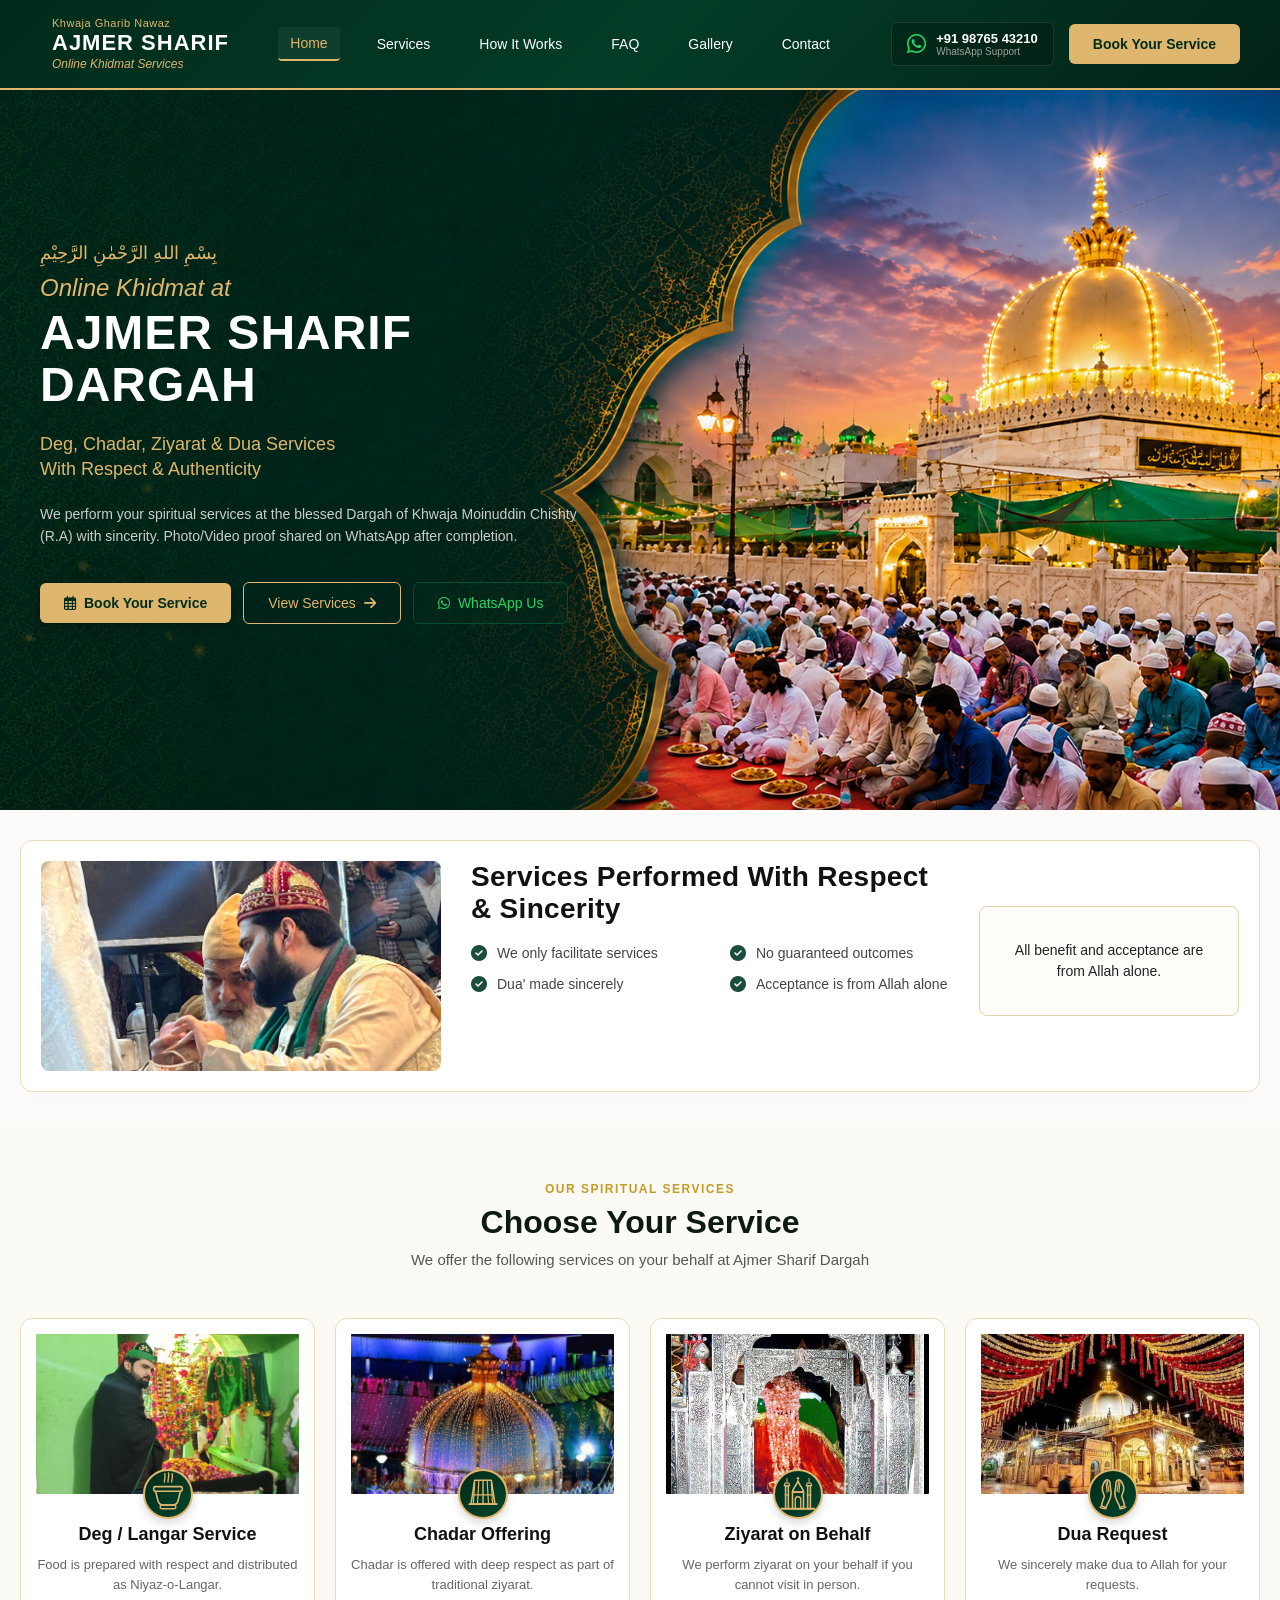
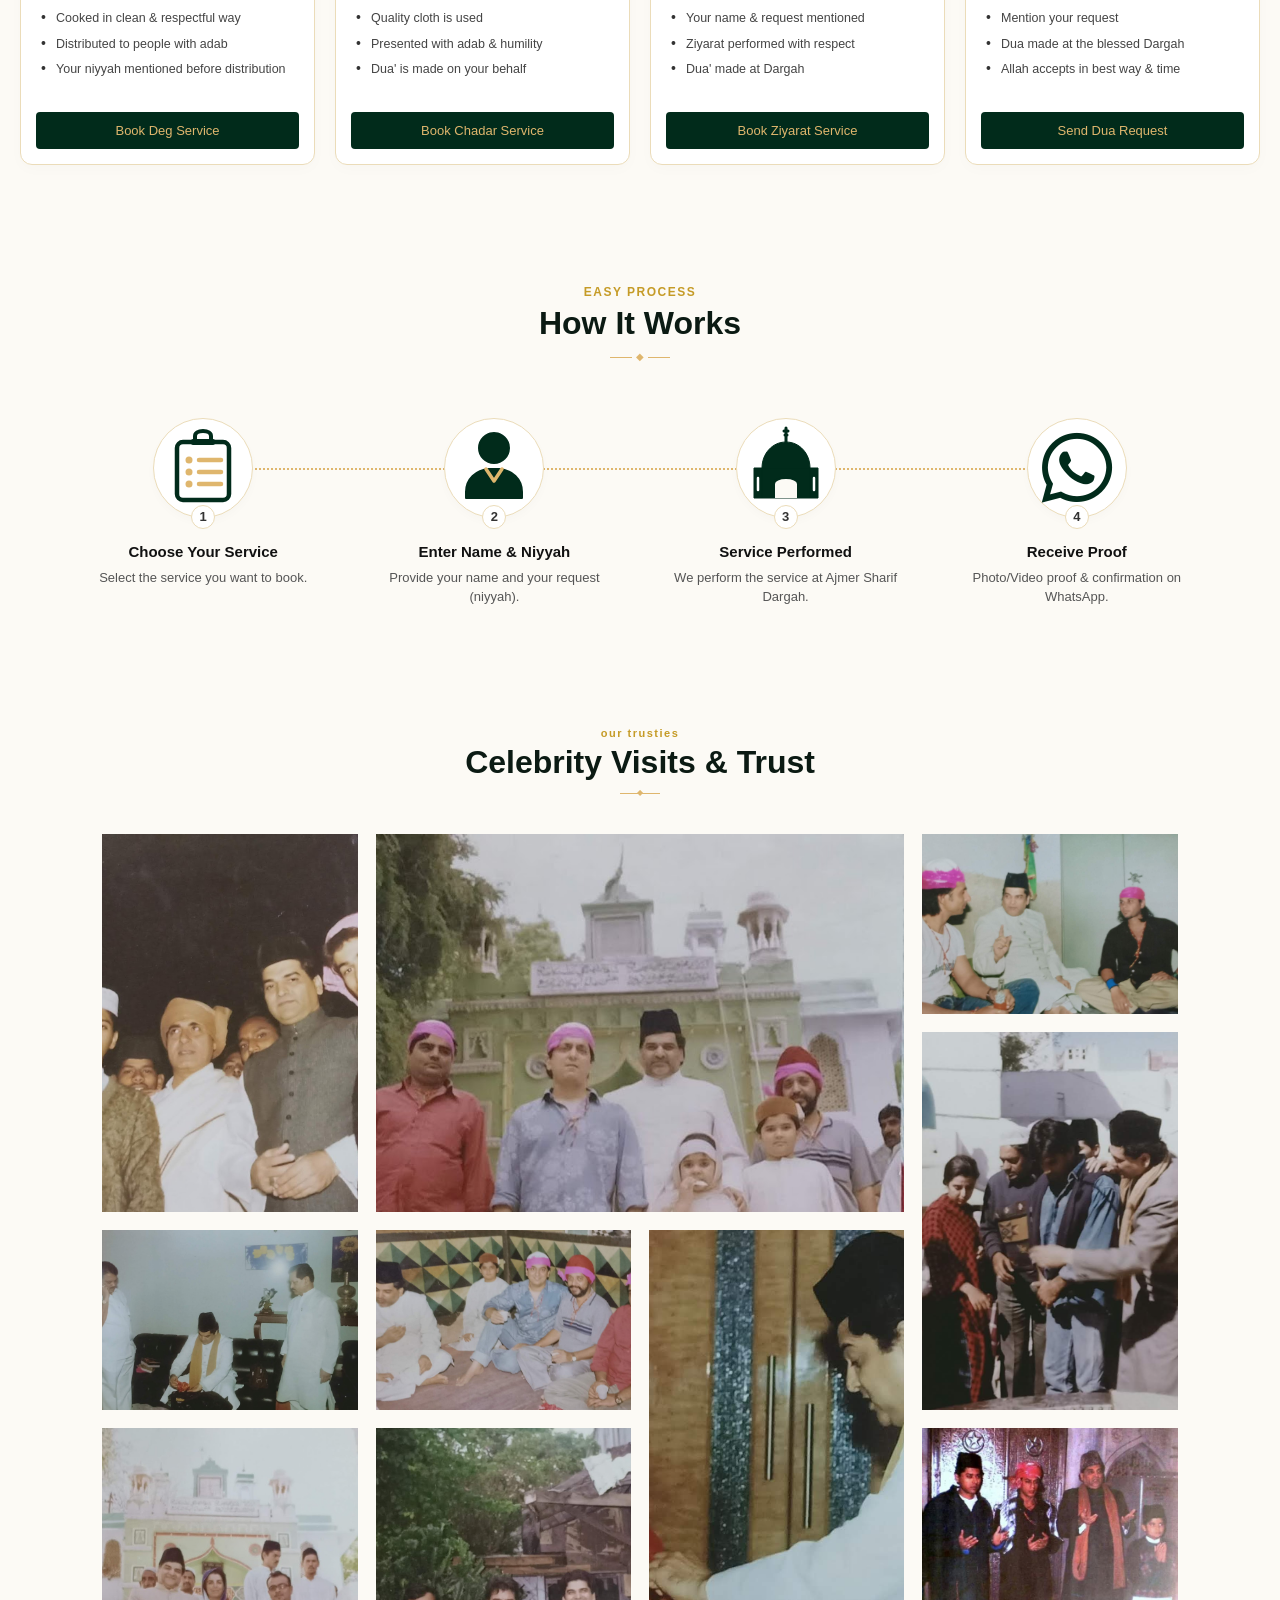
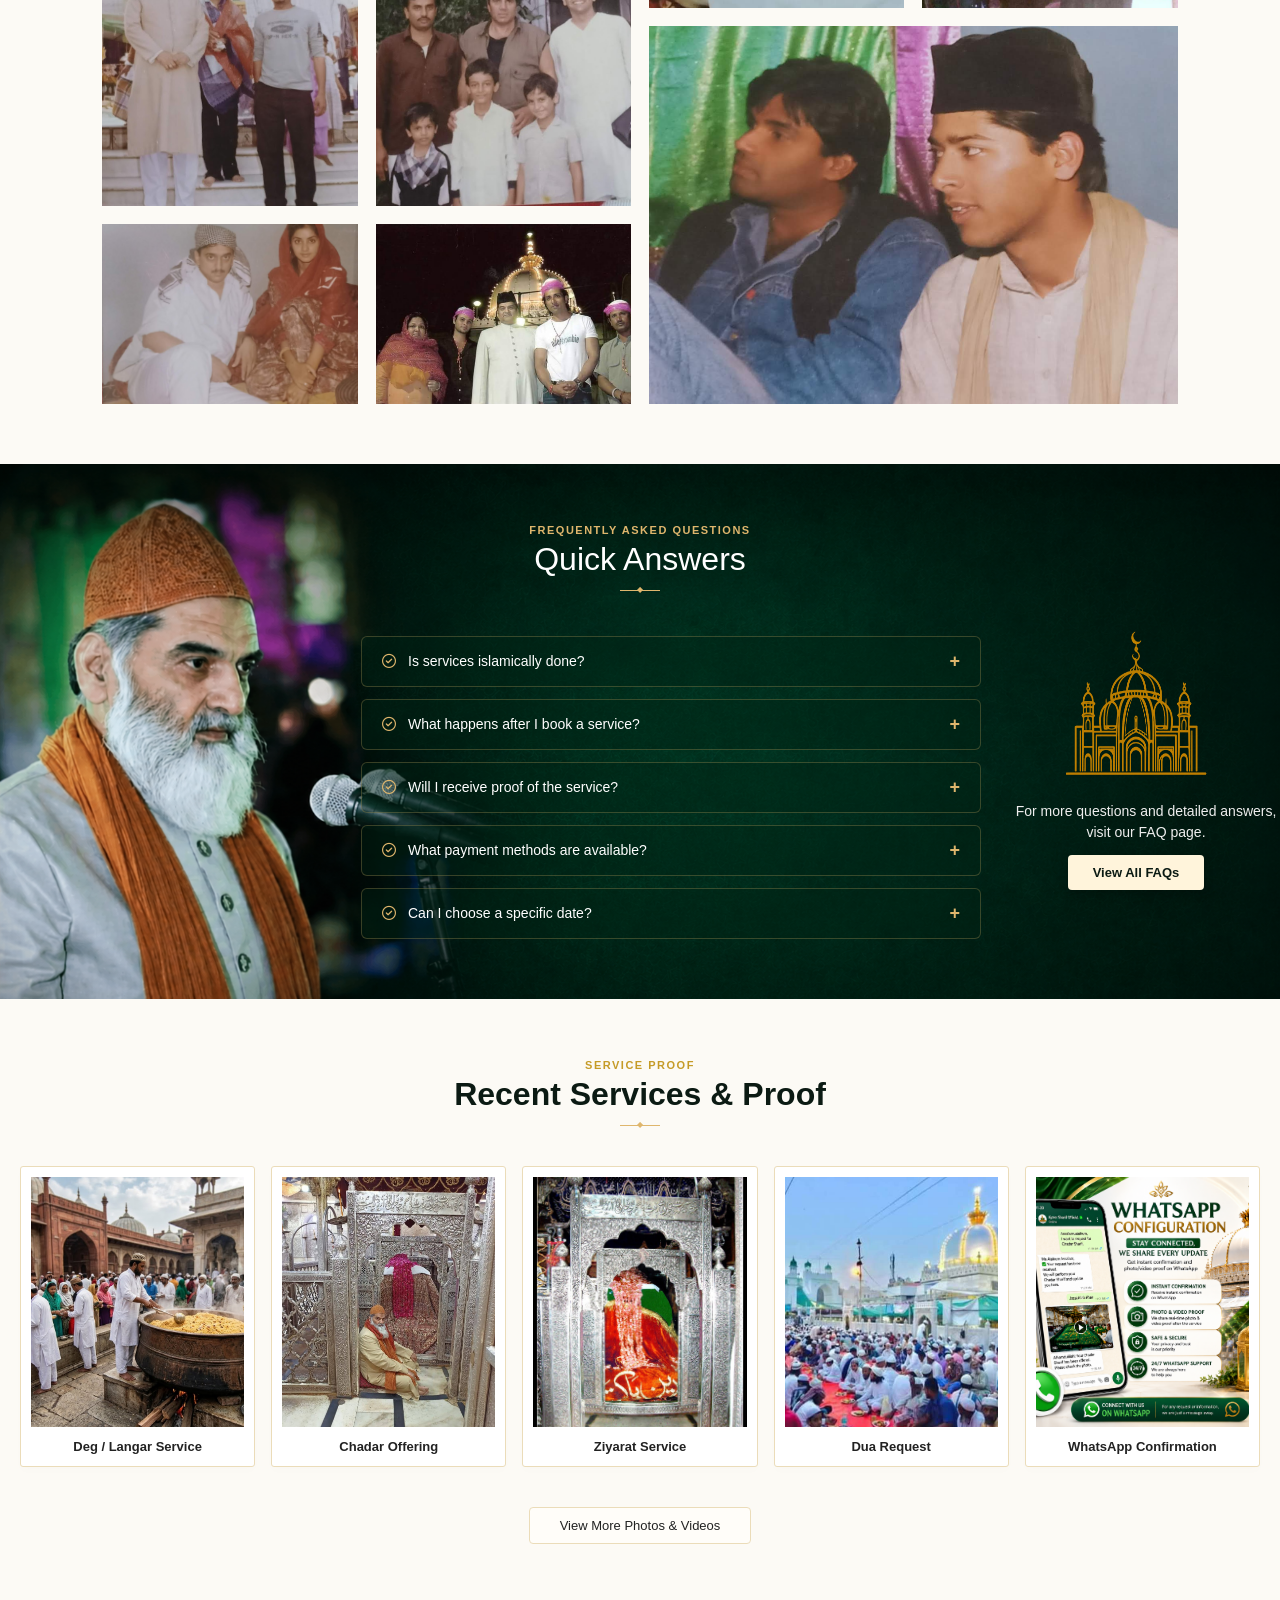
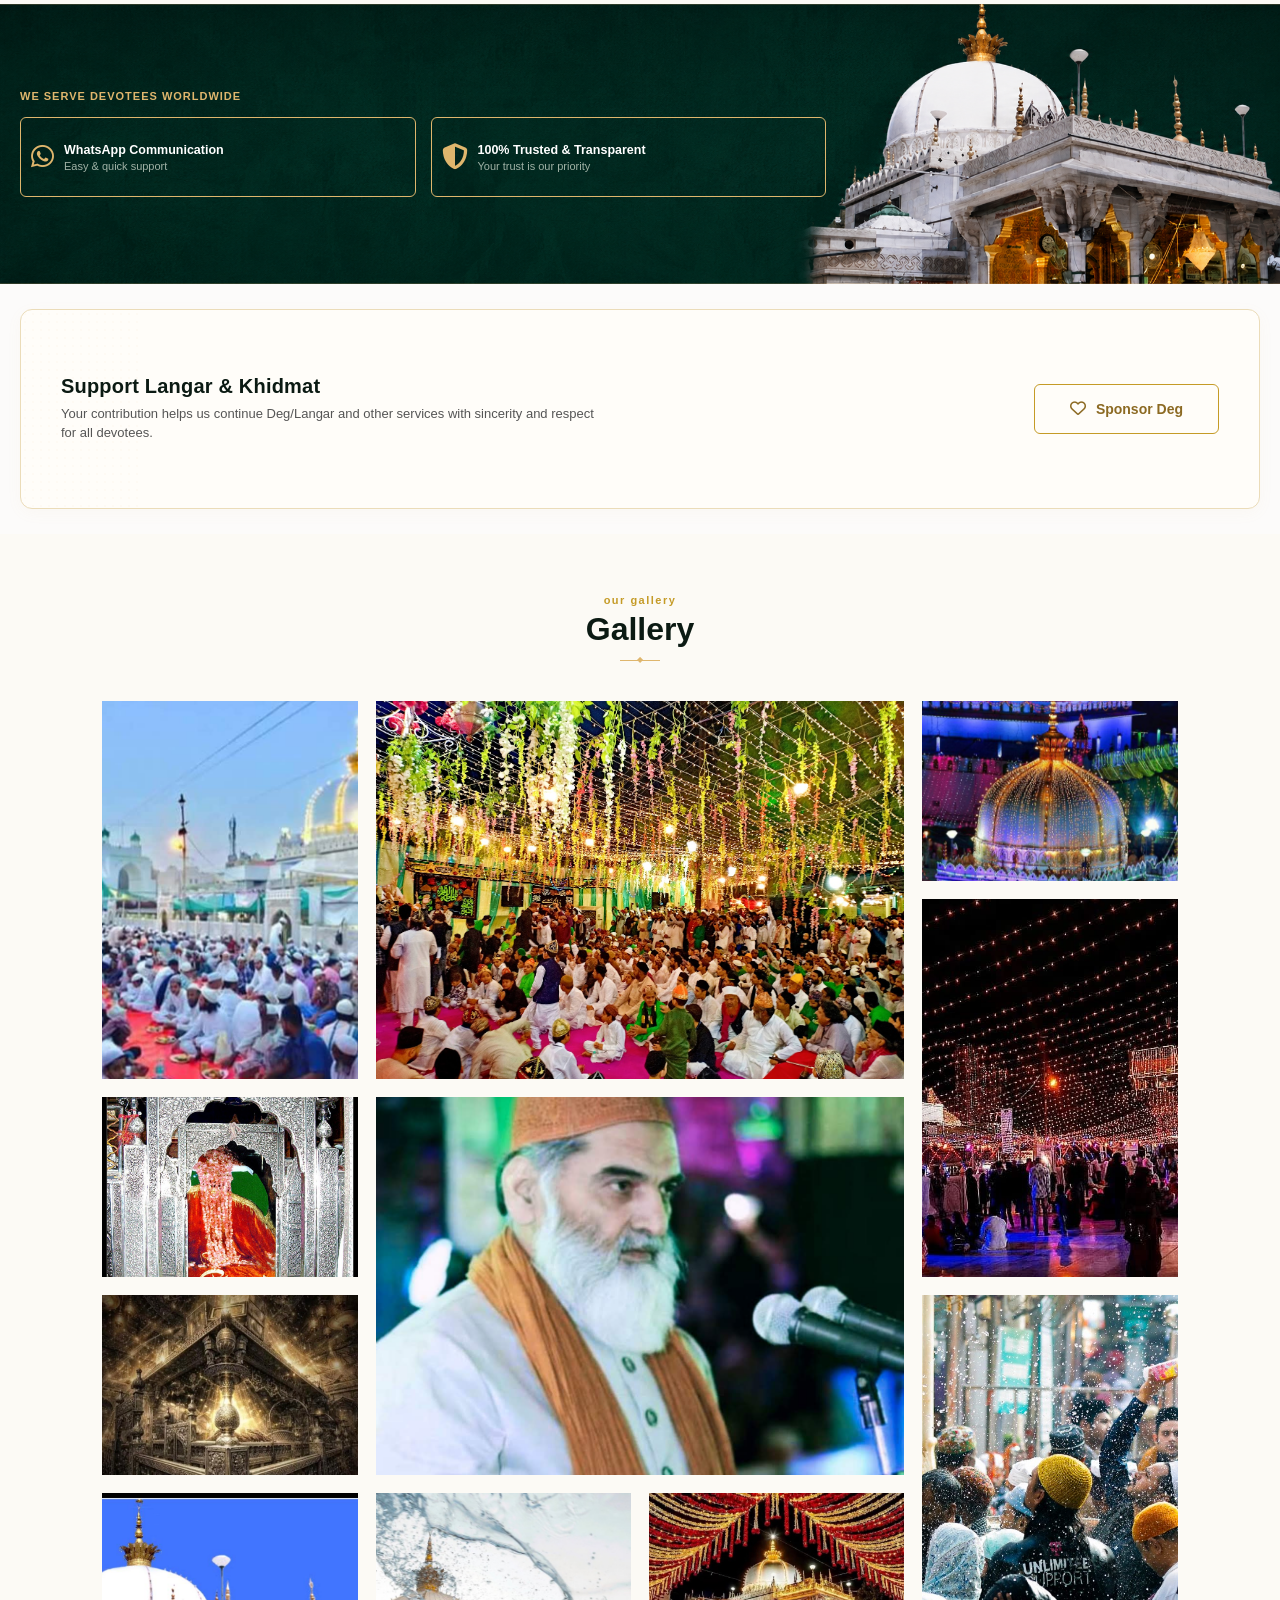
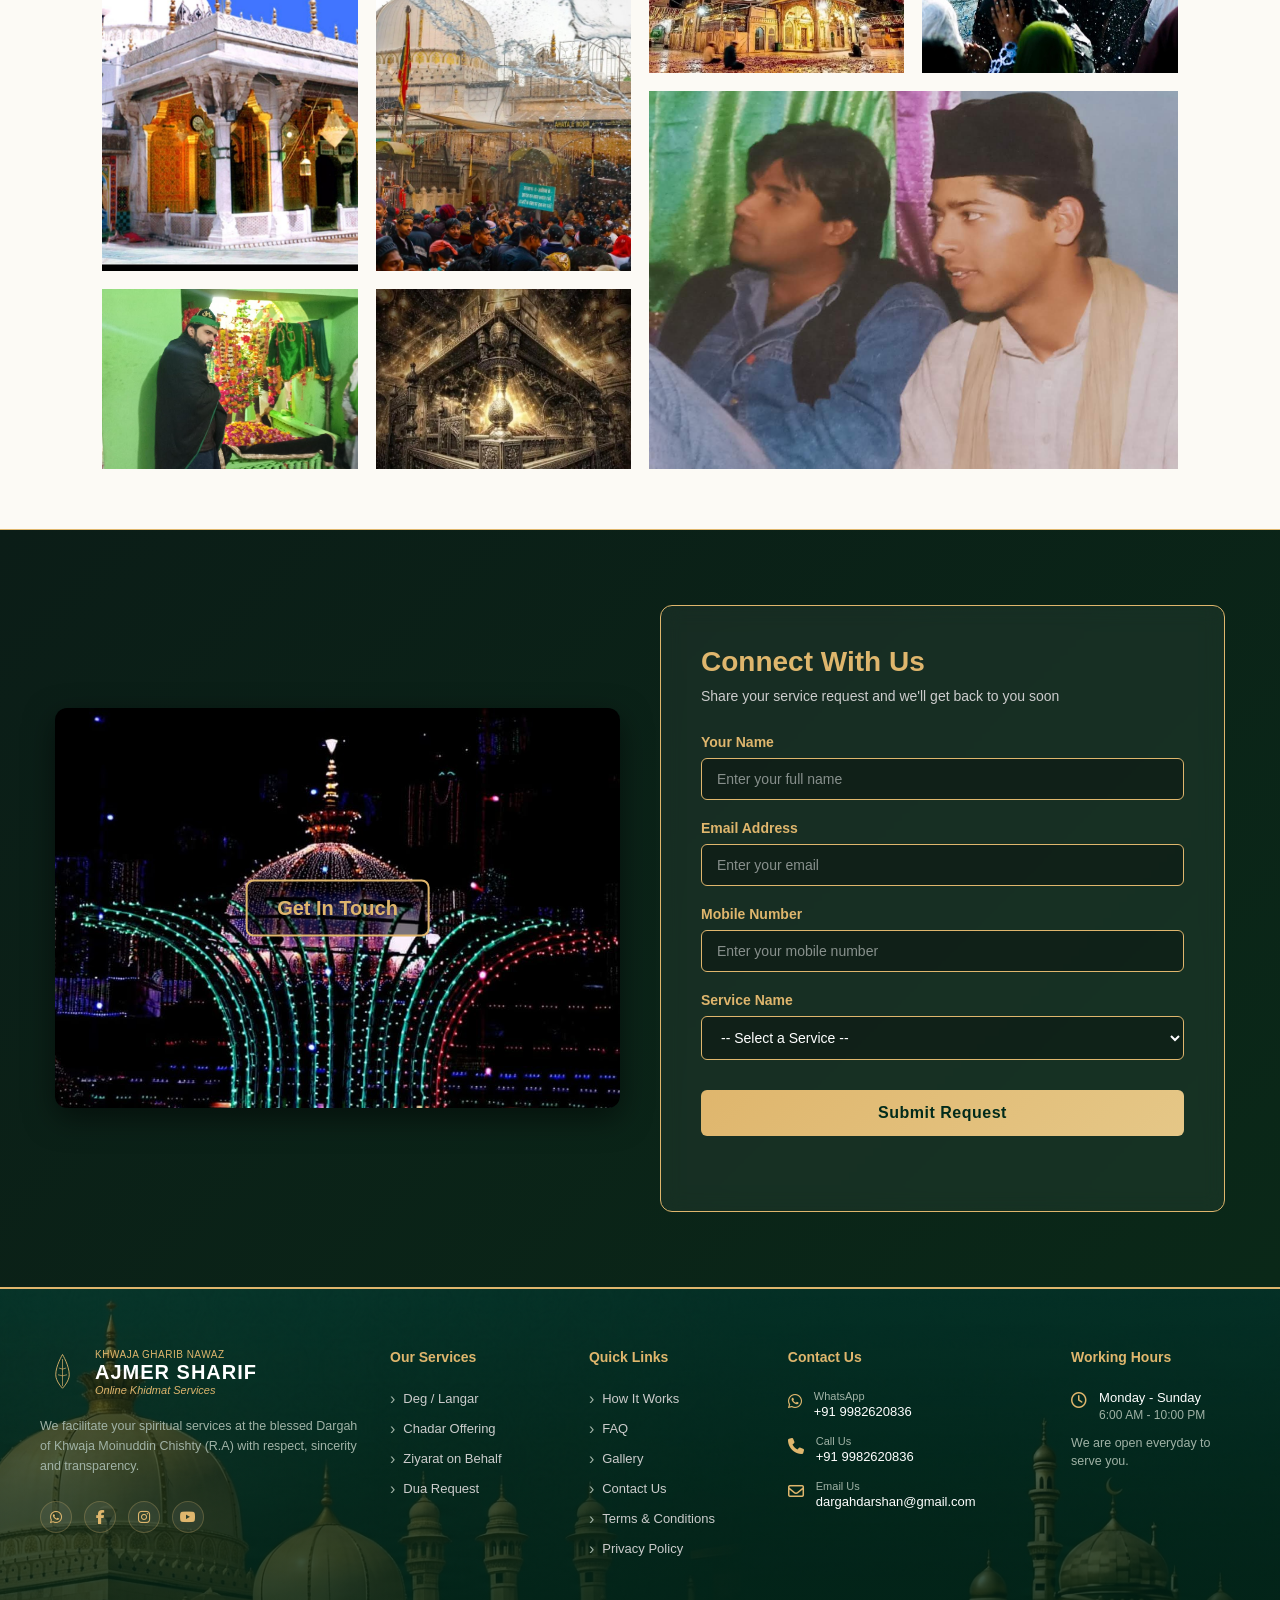
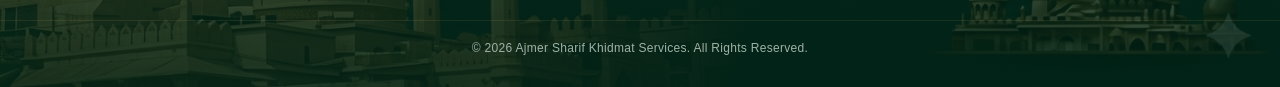
==== commit bc621028: "..." ====
--- a/index.html
+++ b/index.html
@@ -36,7 +36,7 @@
         <a href="#home" class="nav-item active">Home</a>
         <a href="#services" class="nav-item">Services</a>
         <a href="#how-it-works" class="nav-item">How It Works</a>
-        <a href="#about" class="nav-item">About Dargah</a>
+        
         <a href="#faq" class="nav-item">FAQ</a>
         <a href="#gallery" class="nav-item">Gallery</a>
         <a href="#contact" class="nav-item">Contact</a>
@@ -1104,16 +1104,7 @@
           <!-- 4 Features Grid Row -->
           <div class="as-wwd-features-grid">
             <!-- Feature 1 -->
-            <div class="as-wwd-feature-item" style="display: none;">
-              <div class="as-wwd-icon-box">
-                <!-- Custom Golden Icon (Using FontAwesome or SVG Line Art) -->
-                <i class="fa-solid fa-globe"></i>
-              </div>
-              <div class="as-wwd-text-box" >
-                <h3 class="as-wwd-item-title">Worldwide Devotees</h3>
-                <p class="as-wwd-item-desc">From around the globe</p>
-              </div>
-            </div>
+           
 
             <!-- Feature 2 -->
             <div class="as-wwd-feature-item">
@@ -1127,15 +1118,7 @@
             </div>
 
             <!-- Feature 3 -->
-            <div class="as-wwd-feature-item" style="display: none;">
-              <div class="as-wwd-icon-box">
-                <i class="fa-solid fa-credit-card"></i>
-              </div>
-              <div class="as-wwd-text-box">
-                <h3 class="as-wwd-item-title">Secure Online Payments</h3>
-                <p class="as-wwd-item-desc">UPI, Cards & Net Banking</p>
-              </div>
-            </div>
+            
 
             <!-- Feature 4 -->
             <div class="as-wwd-feature-item">
@@ -1249,7 +1232,7 @@
       <div class="contact-container">
         <!-- Left Side: Image -->
         <div class="contact-image-wrapper">
-          <img src="images/clientImage/IMG_20180905_010040.jpg" alt="Contact Us" class="contact-image" />
+          <img src="images/clientImage/IMG_20181122_155614.jpg" alt="Contact Us" class="contact-image" />
           <div class="contact-image-overlay">Get In Touch</div>
         </div>
 
--- a/st.css
+++ b/st.css
@@ -1755,12 +1755,15 @@
     grid-template-columns: repeat(3, 1fr);
     gap: 20px;
   }
+  
 }
 
 @media (max-width: 768px) {
   .as-proof-grid {
     grid-template-columns: repeat(2, 1fr);
   }
+  
+ 
   .as-proof-main-title {
     font-size: 26px;
     font-weight: 700;
@@ -1780,11 +1783,11 @@
 /* Main Section with Background Image Setup */
 .as-wwd-section {
   /* यहाँ अपनी डार्क ग्रीन वर्ल्ड मैप वाली बैकग्राउंड इमेज का नाम डालें */
-  background: url("/images/map2.png") no-repeat center center;
+  background: url("/images/map.png") no-repeat center center;
   
   padding: 35px 20px;
   width: 100%;
-  background-position: center -90px;
+  background-position: center -20px;
 background-size: cover;
   min-height: 280px;
   display: flex;
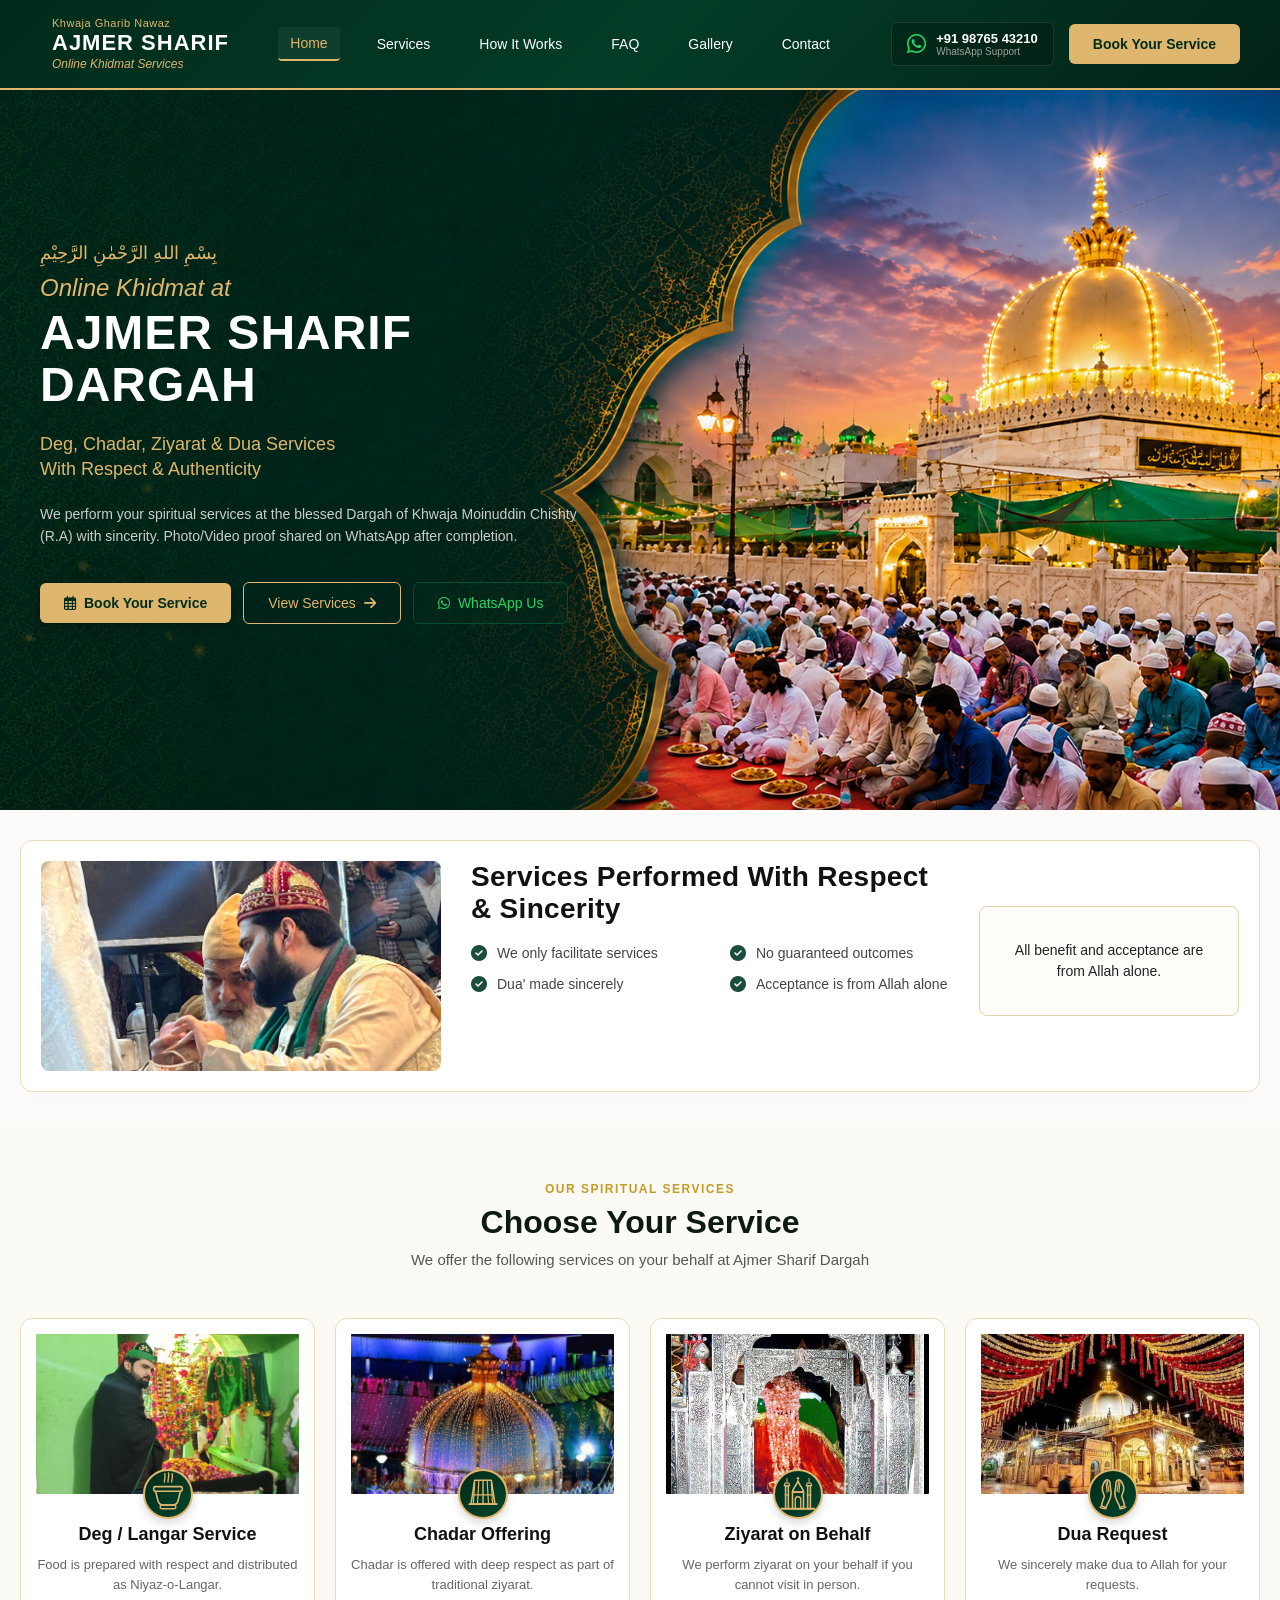
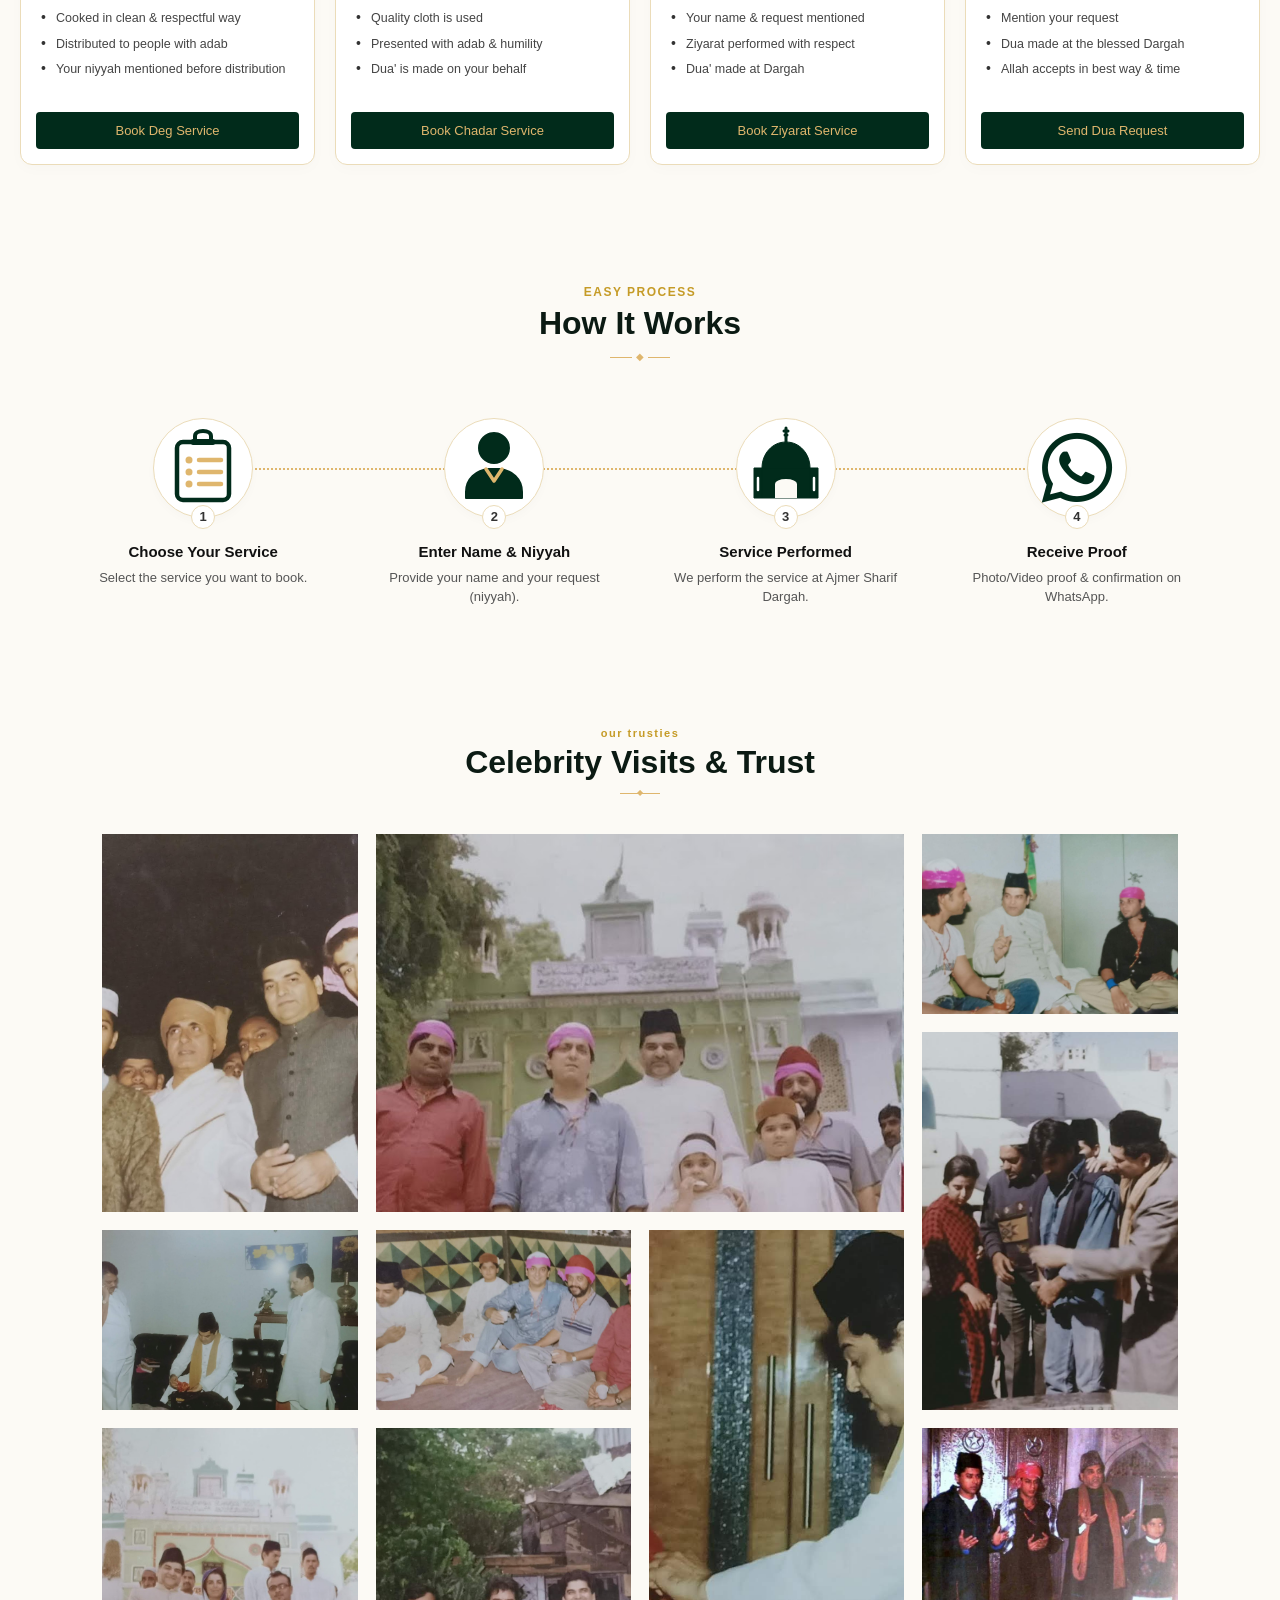
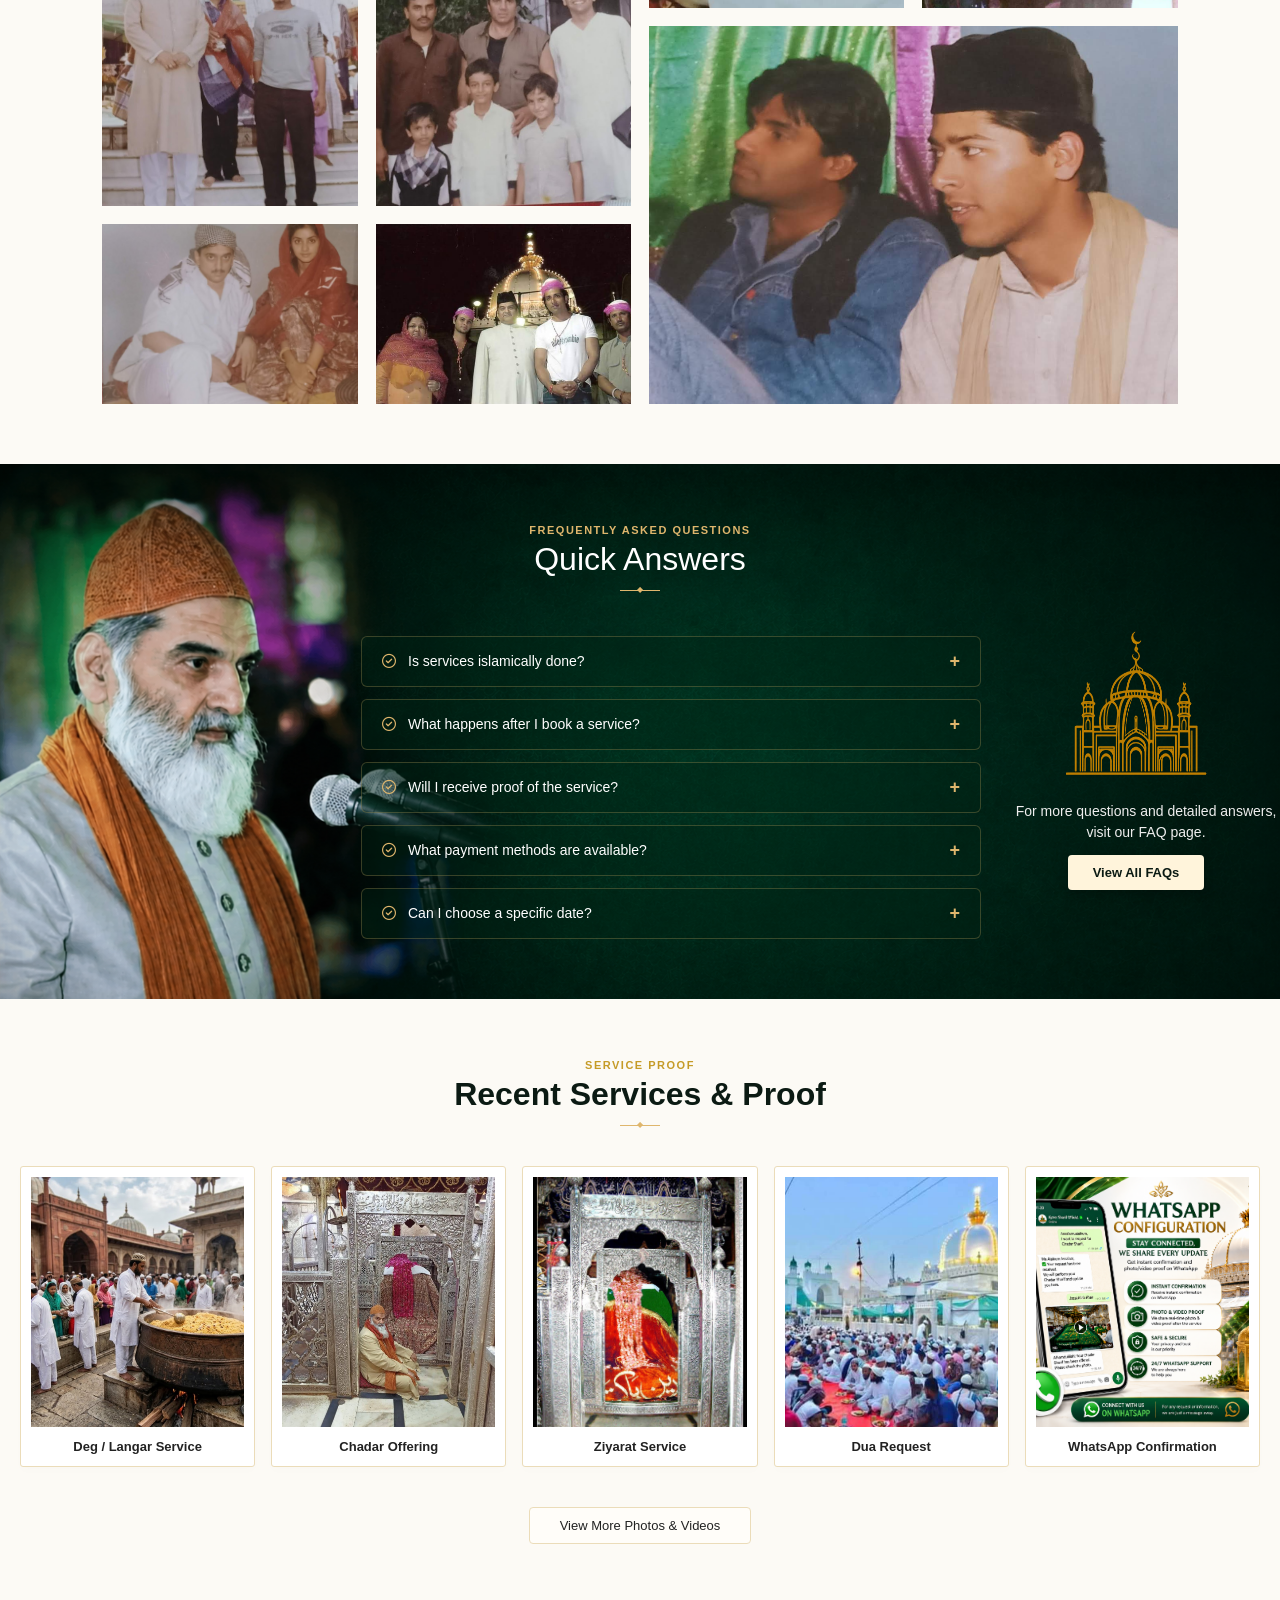
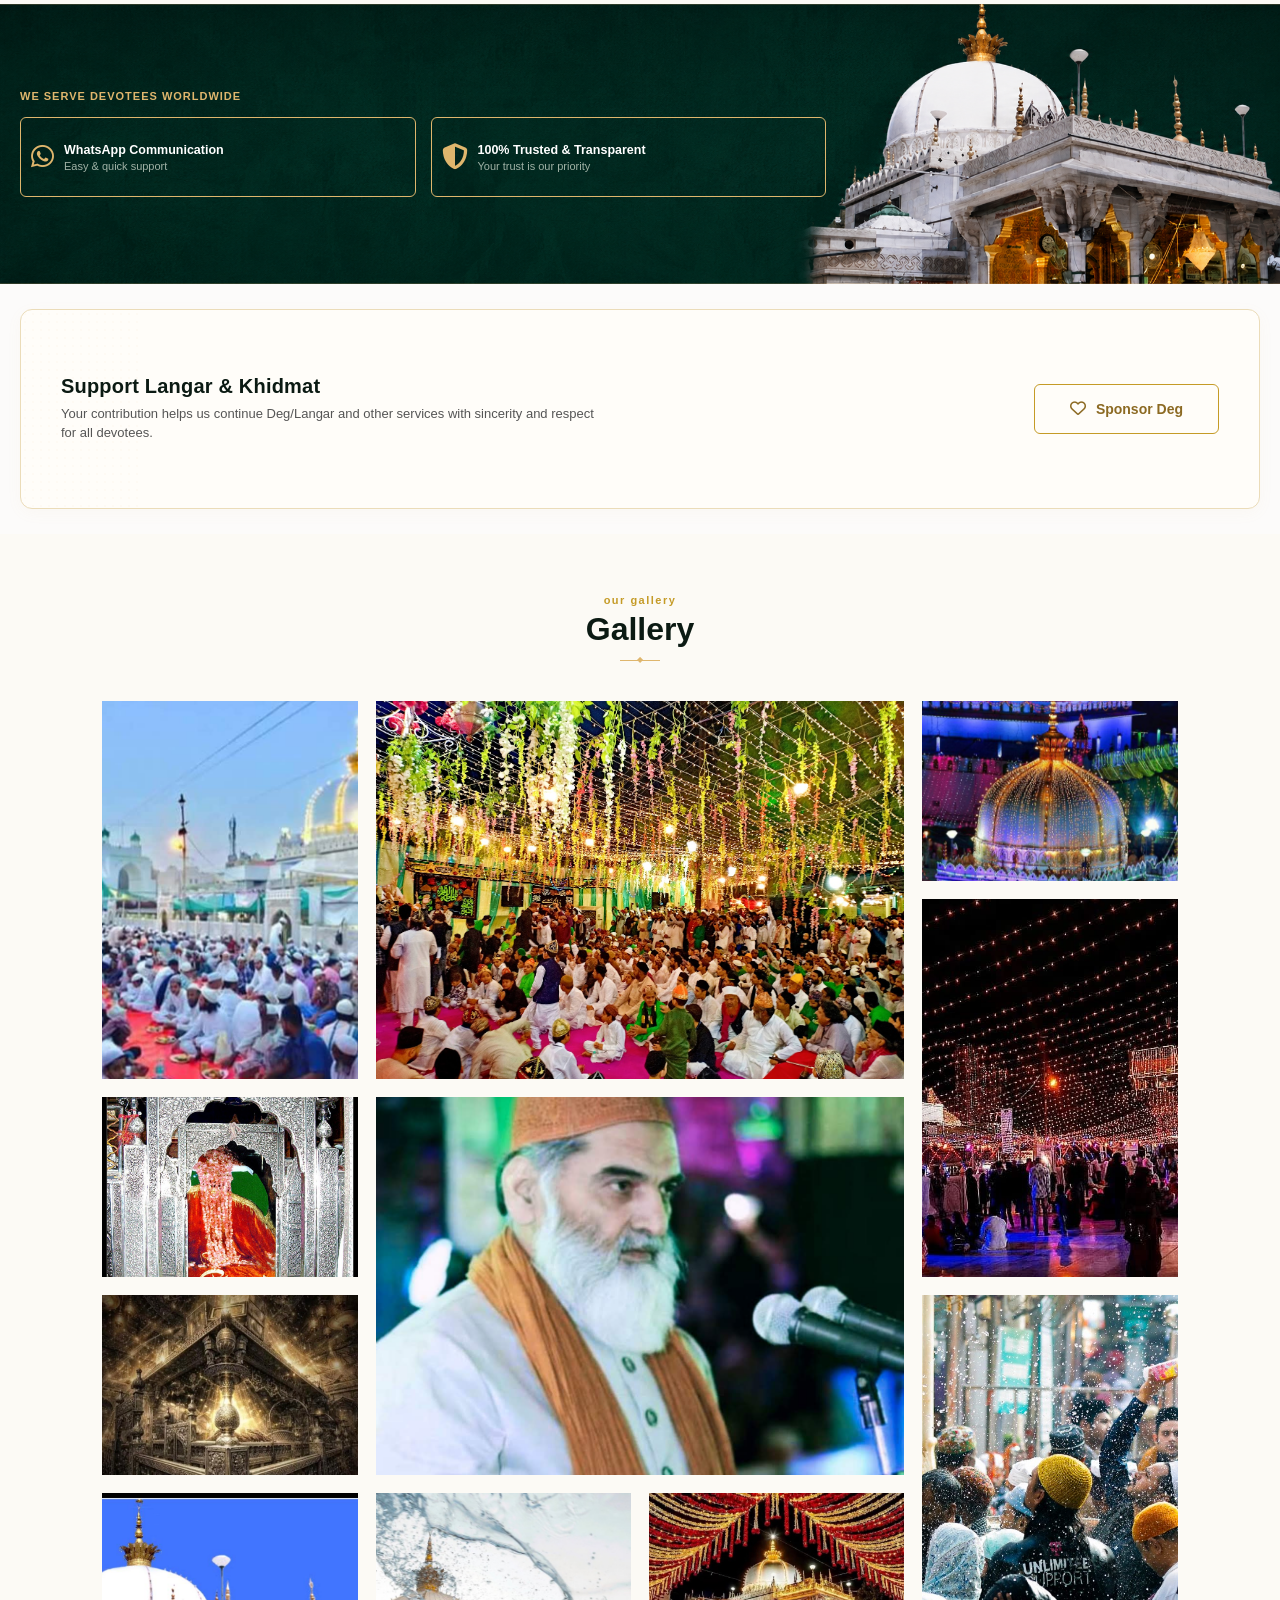
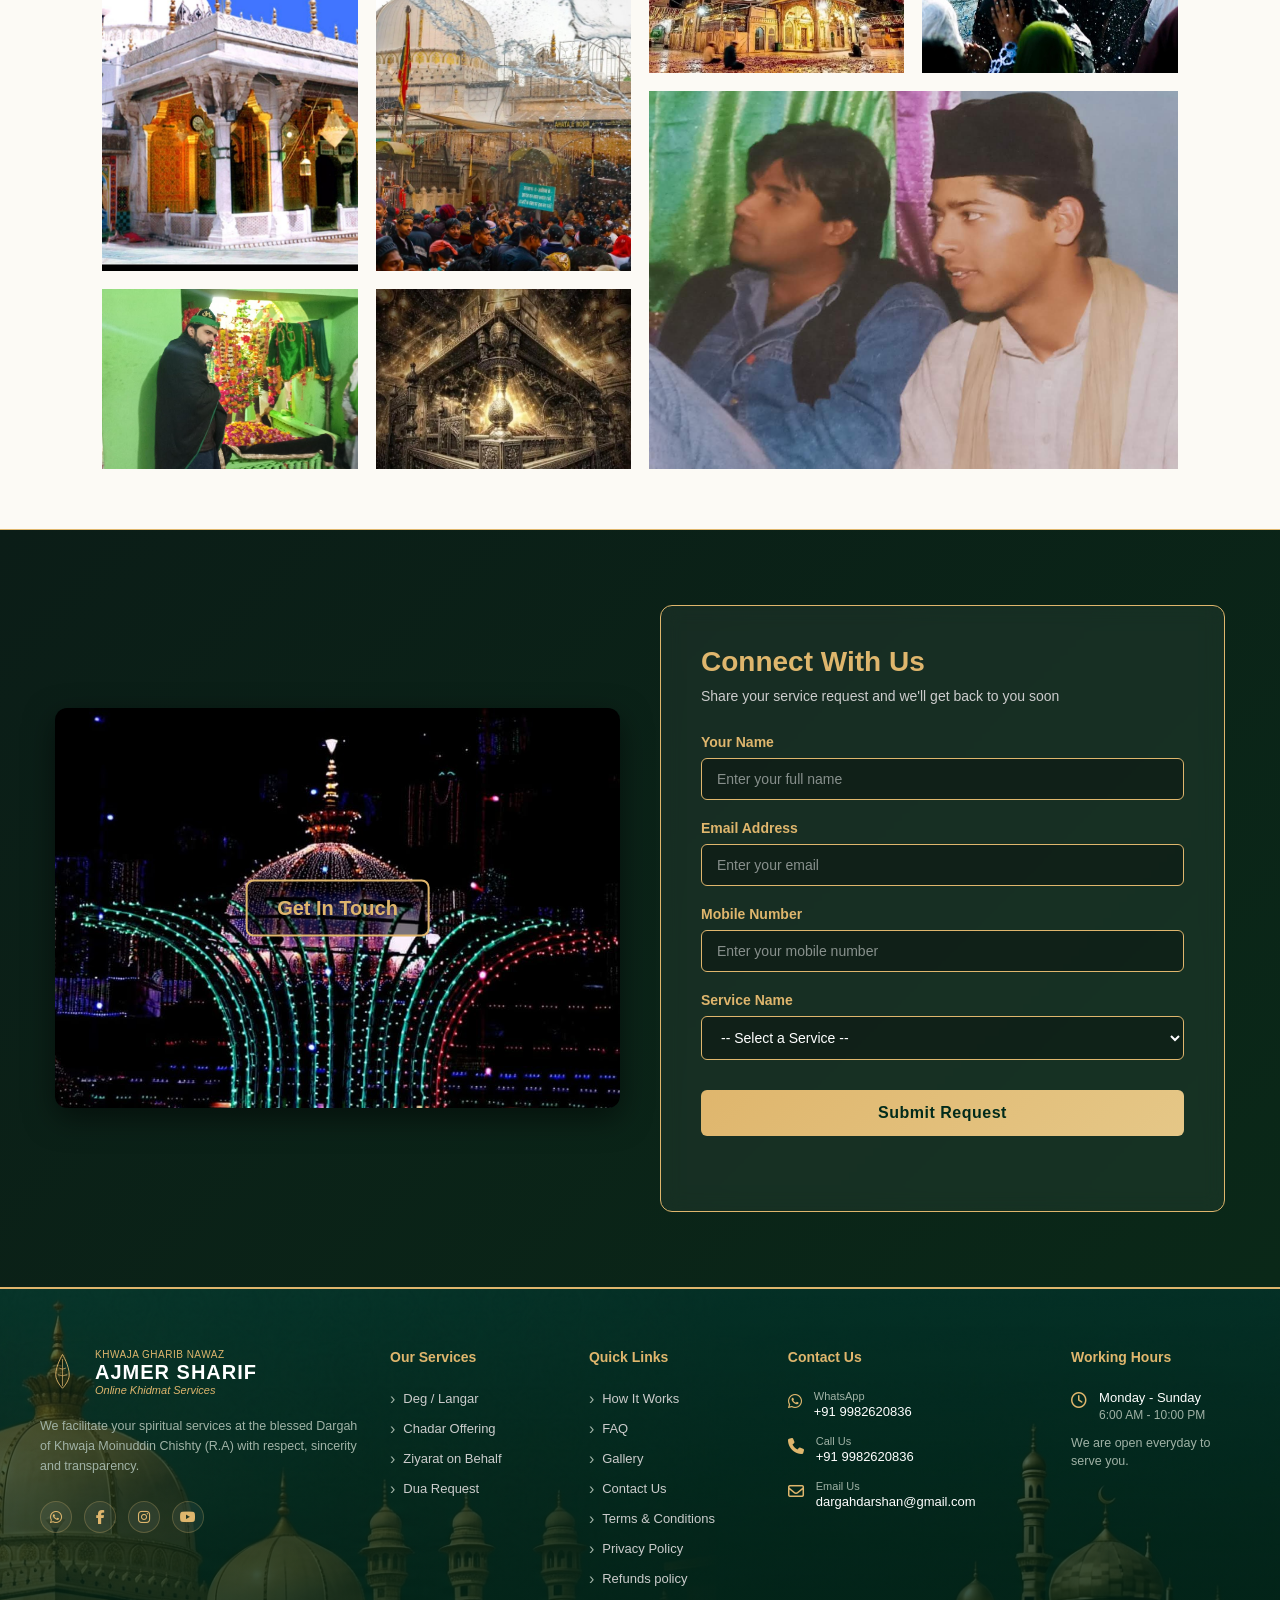
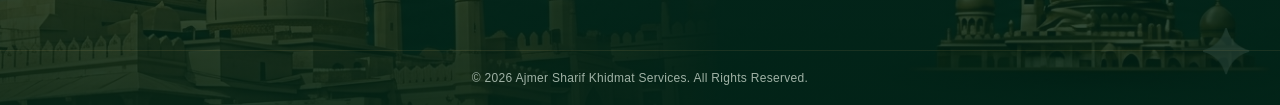
==== commit 6dbfa369: "after refaund page" ====
--- a/index.html
+++ b/index.html
@@ -1385,8 +1385,9 @@
             <li><a href="#faq">FAQ</a></li>
             <li><a href="#gallery">Gallery</a></li>
             <li><a href="#contact">Contact Us</a></li>
-            <li><a href="#">Terms & Conditions</a></li>
-            <li><a href="#">Privacy Policy</a></li>
+            <li><a href="/term&con.html">Terms & Conditions</a></li>
+            <li><a href="/privacy.html">Privacy Policy</a></li>
+            <li><a href="/refand.html">Refunds policy</a></li>
           </ul>
         </div>
 
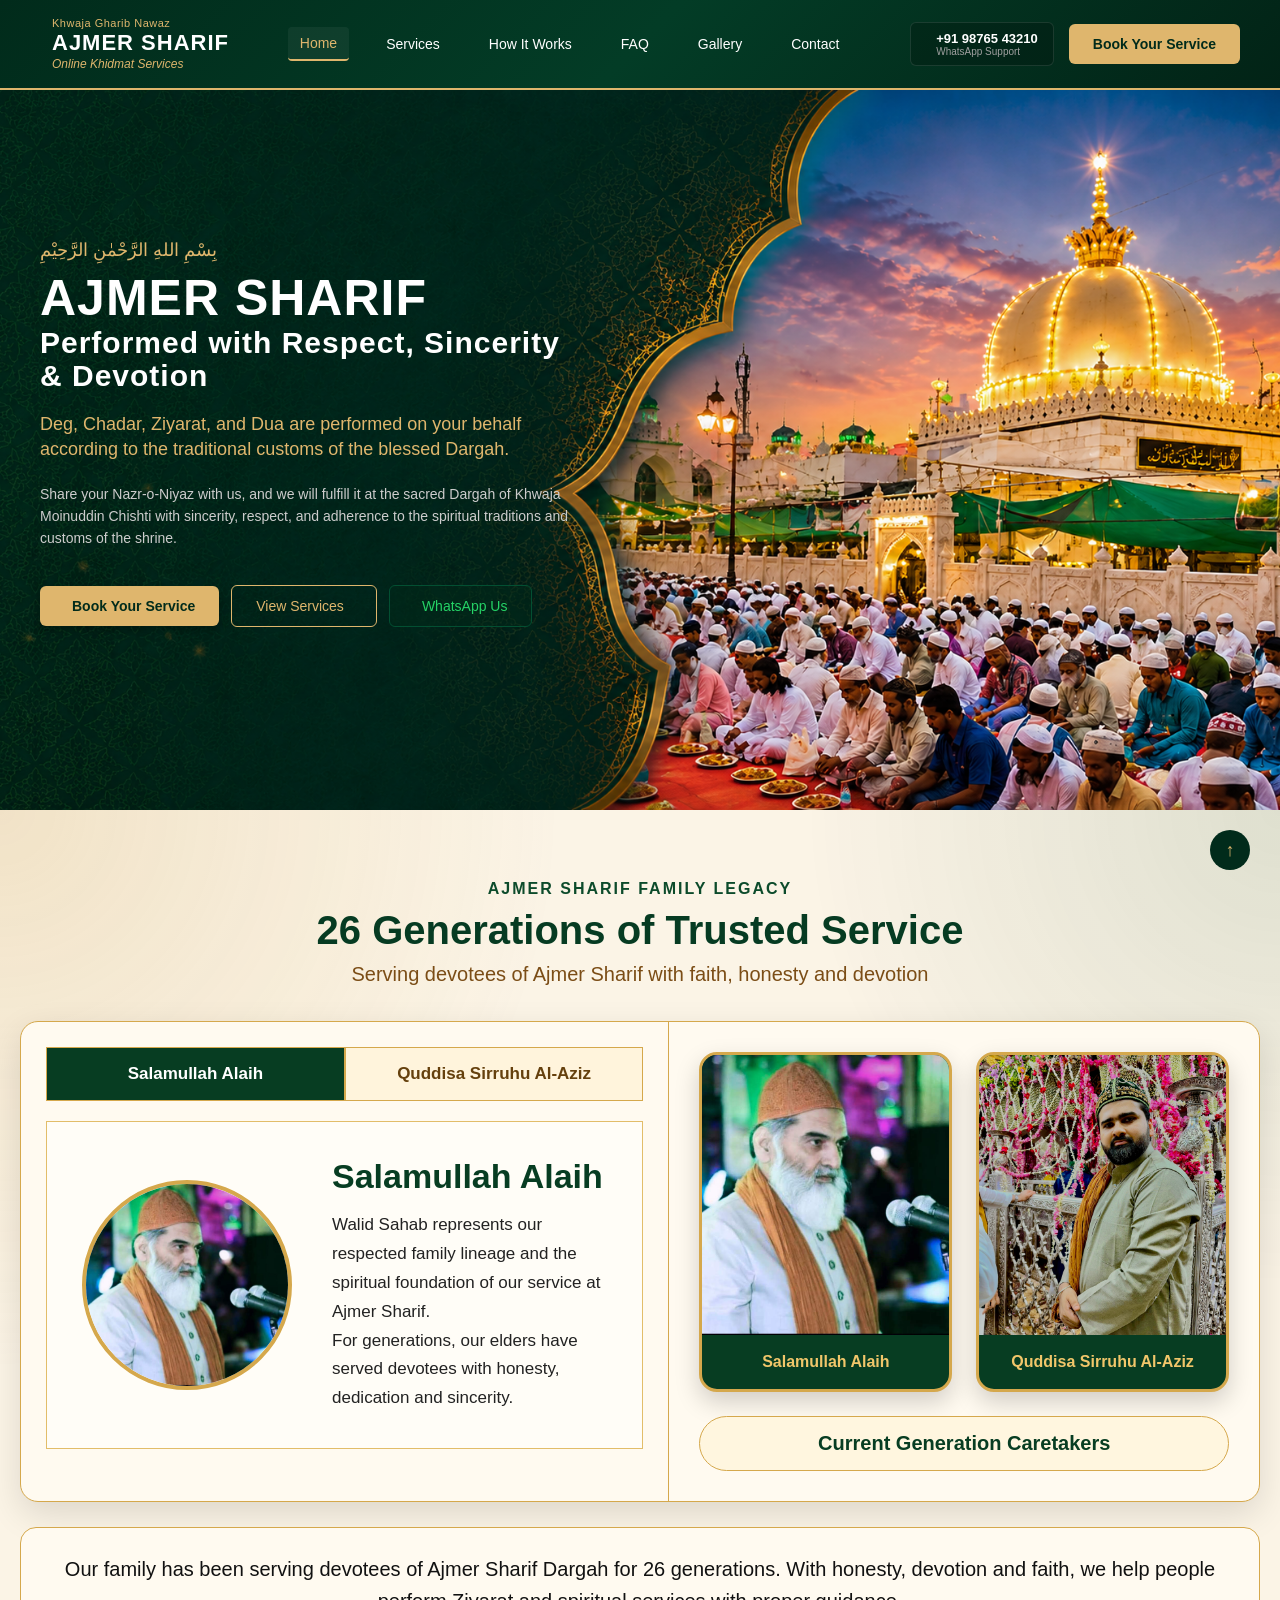
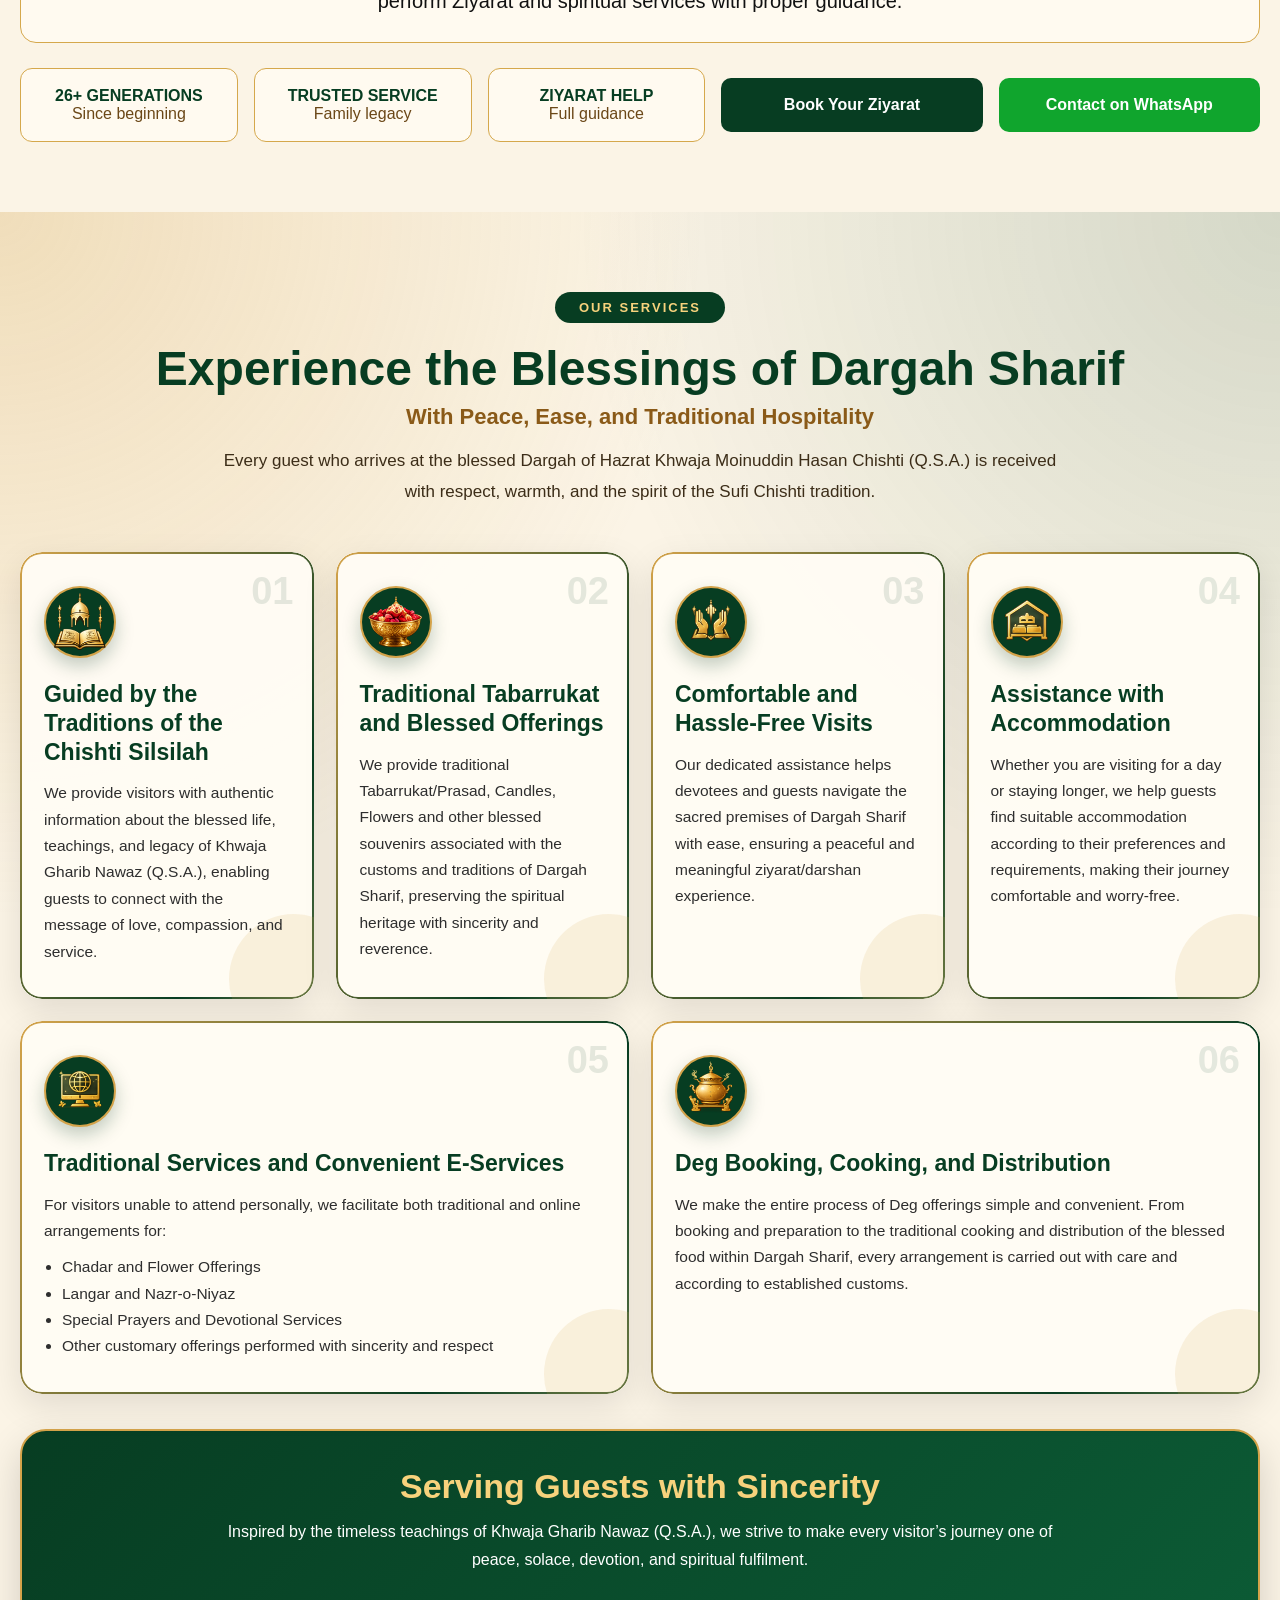
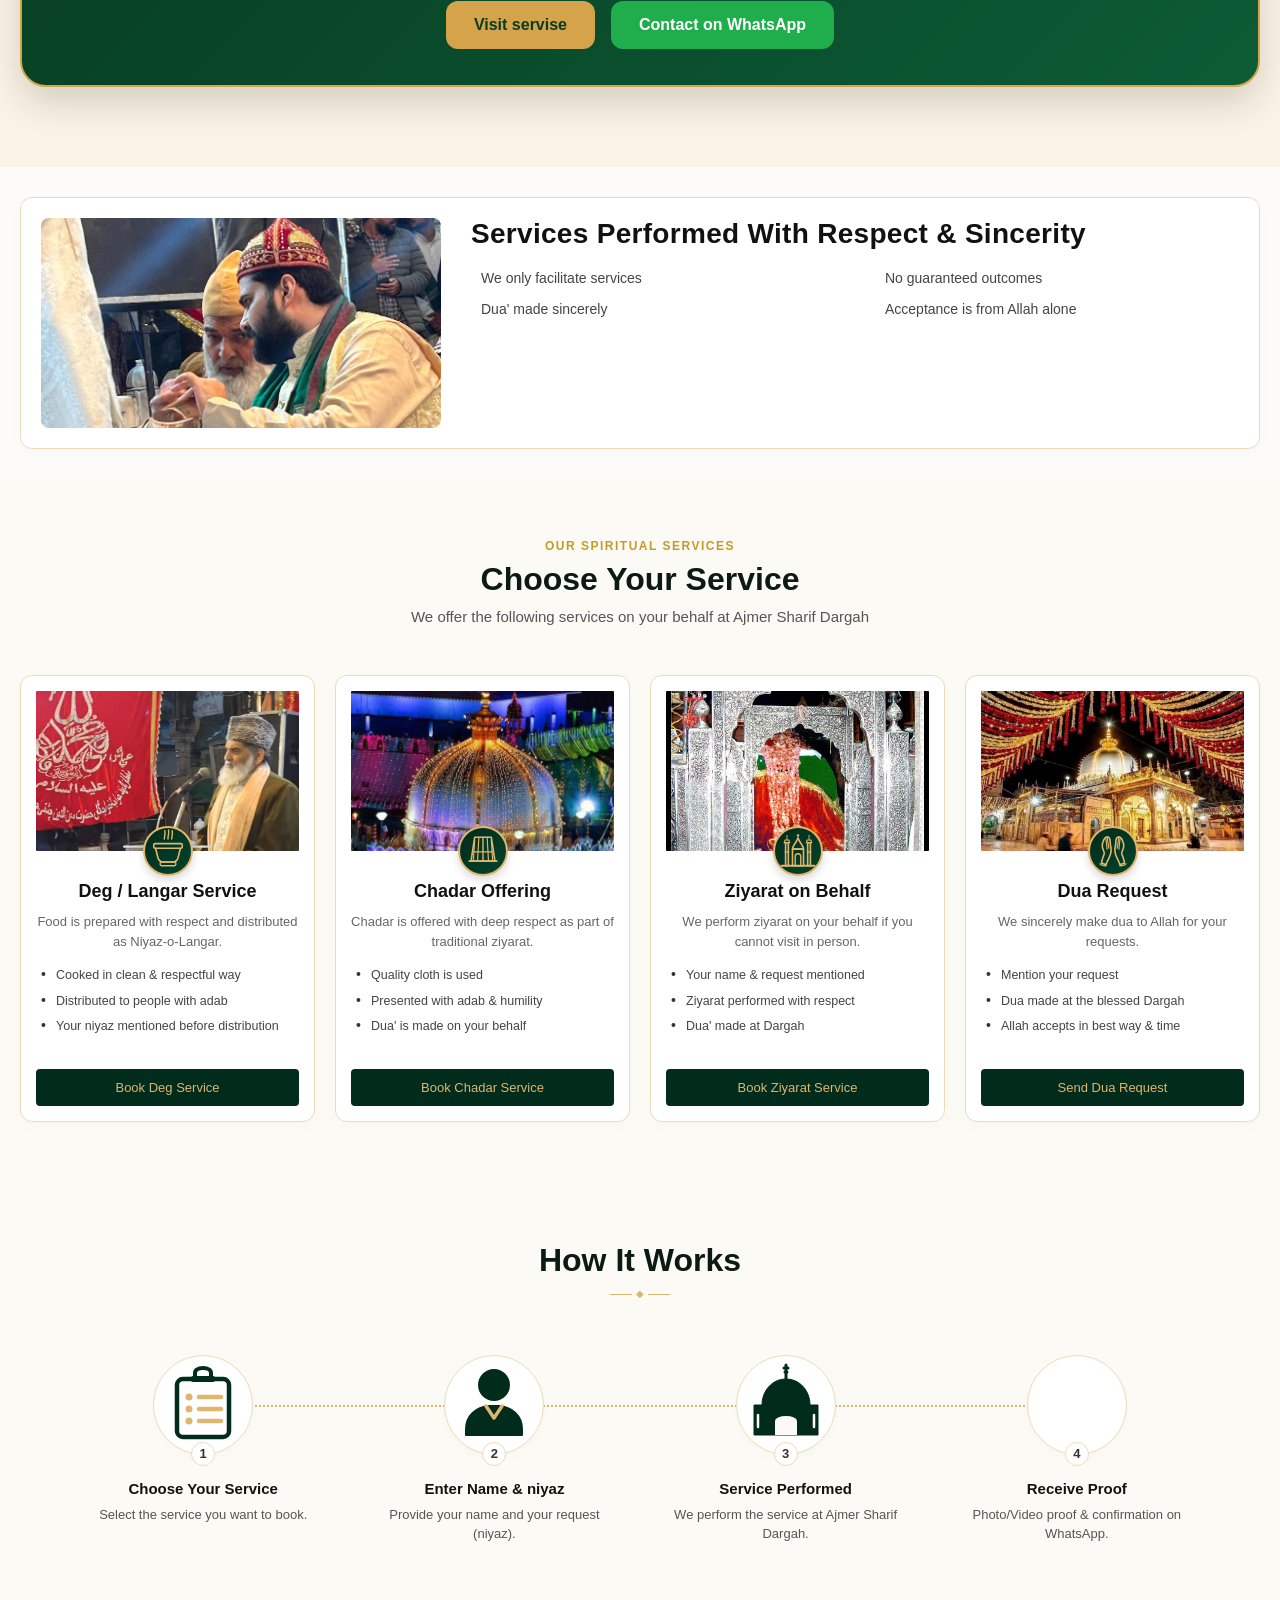
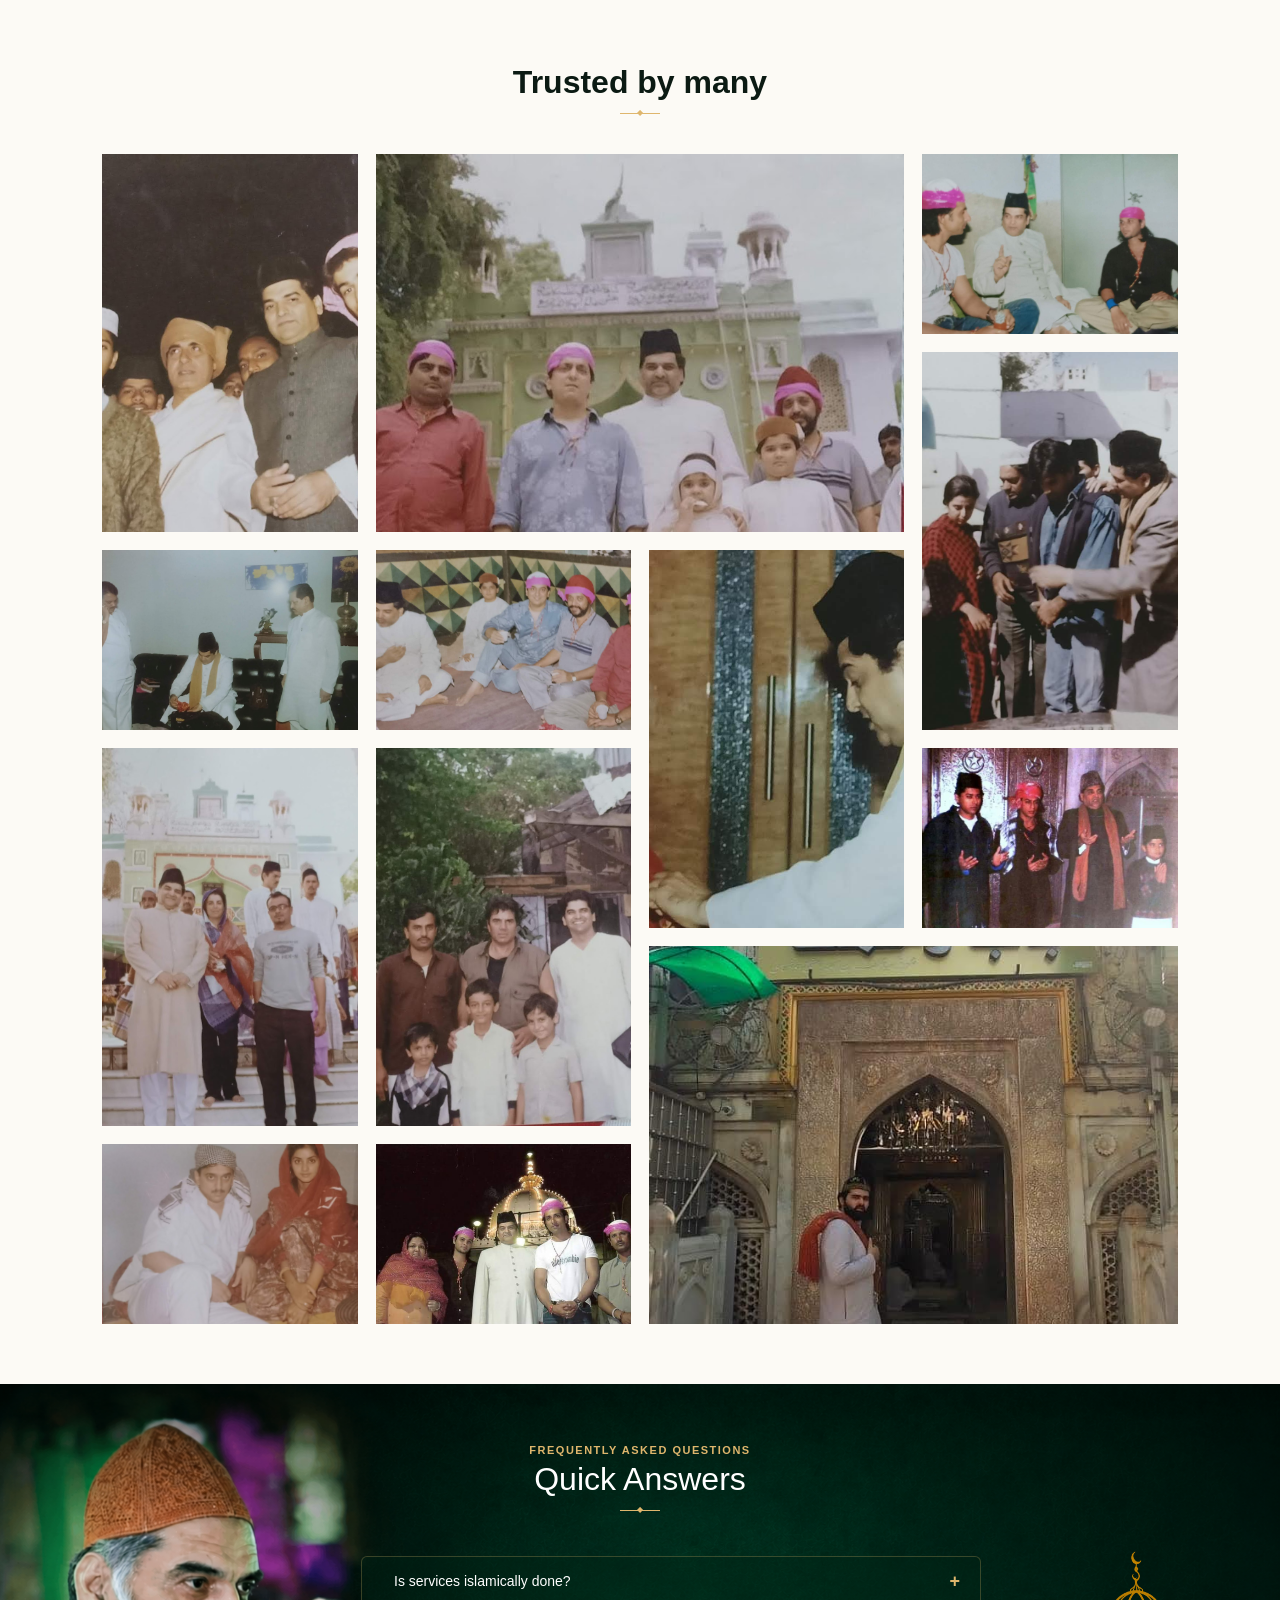
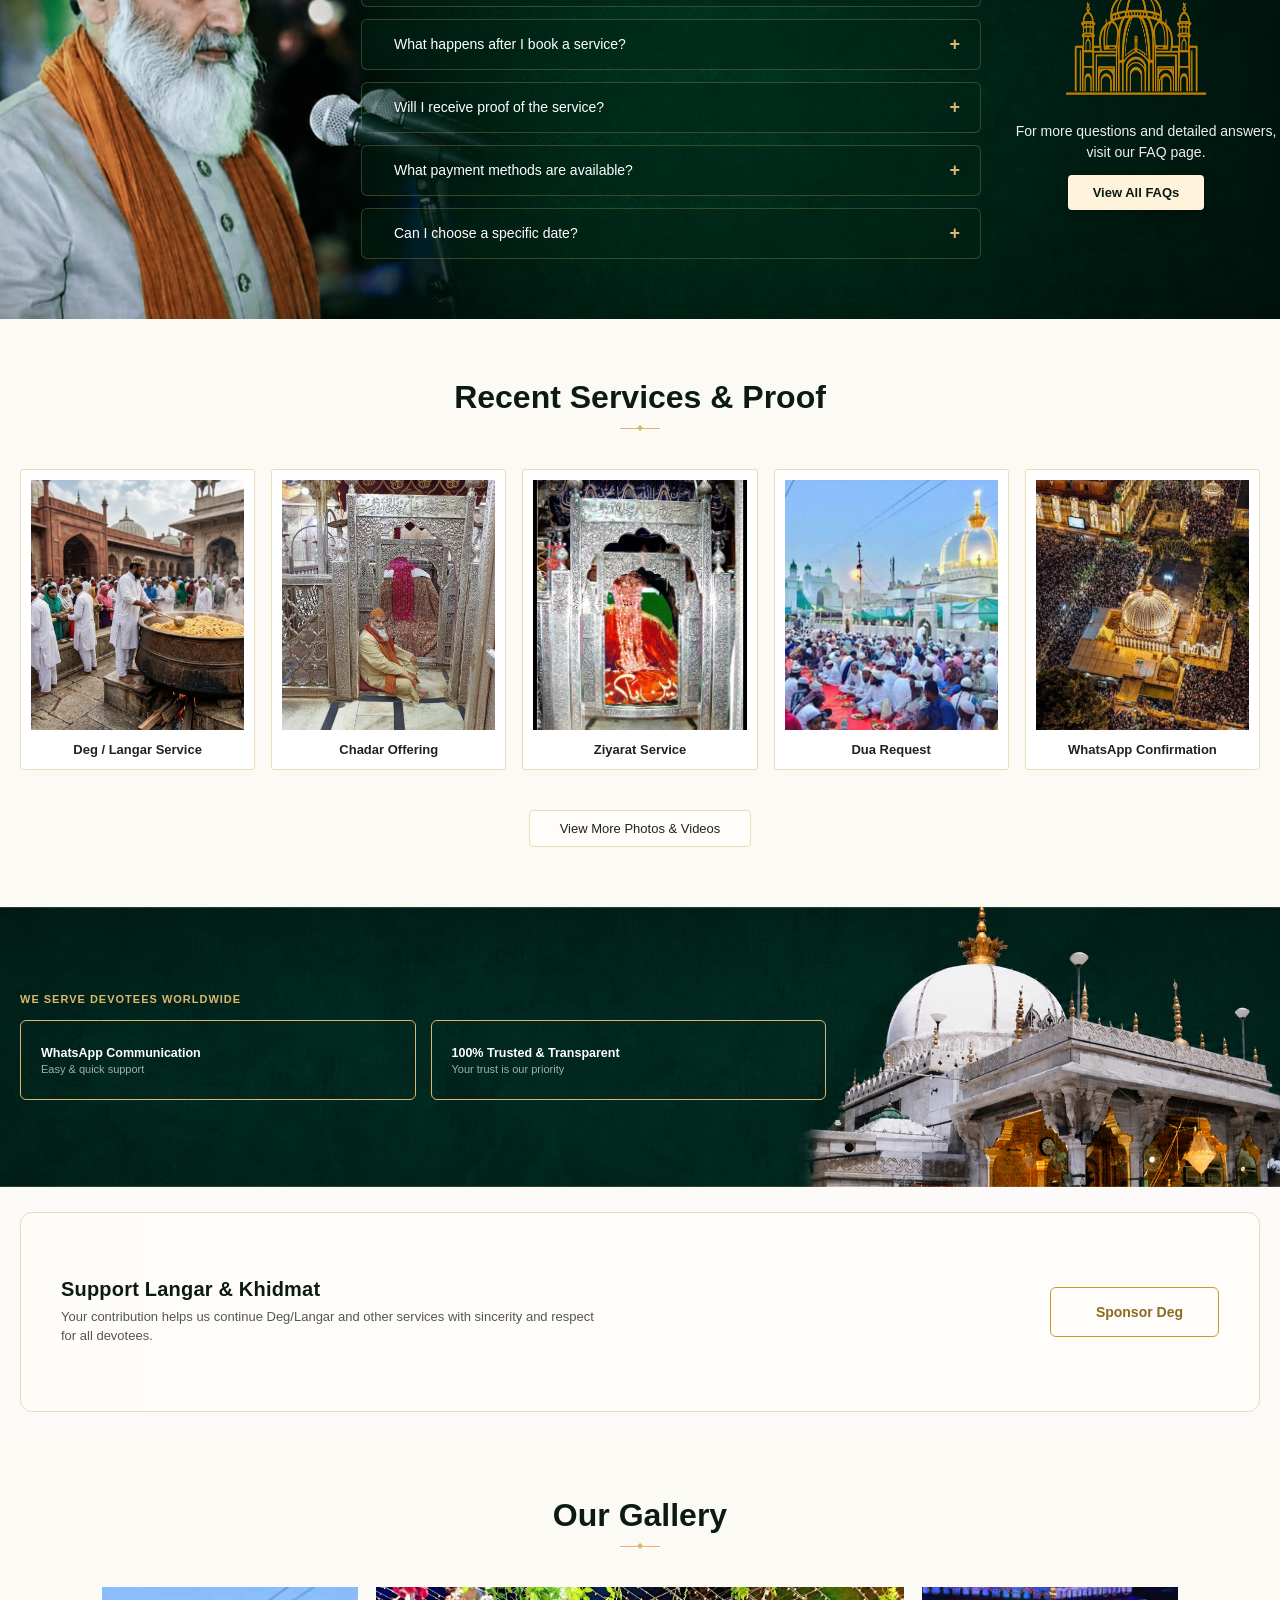
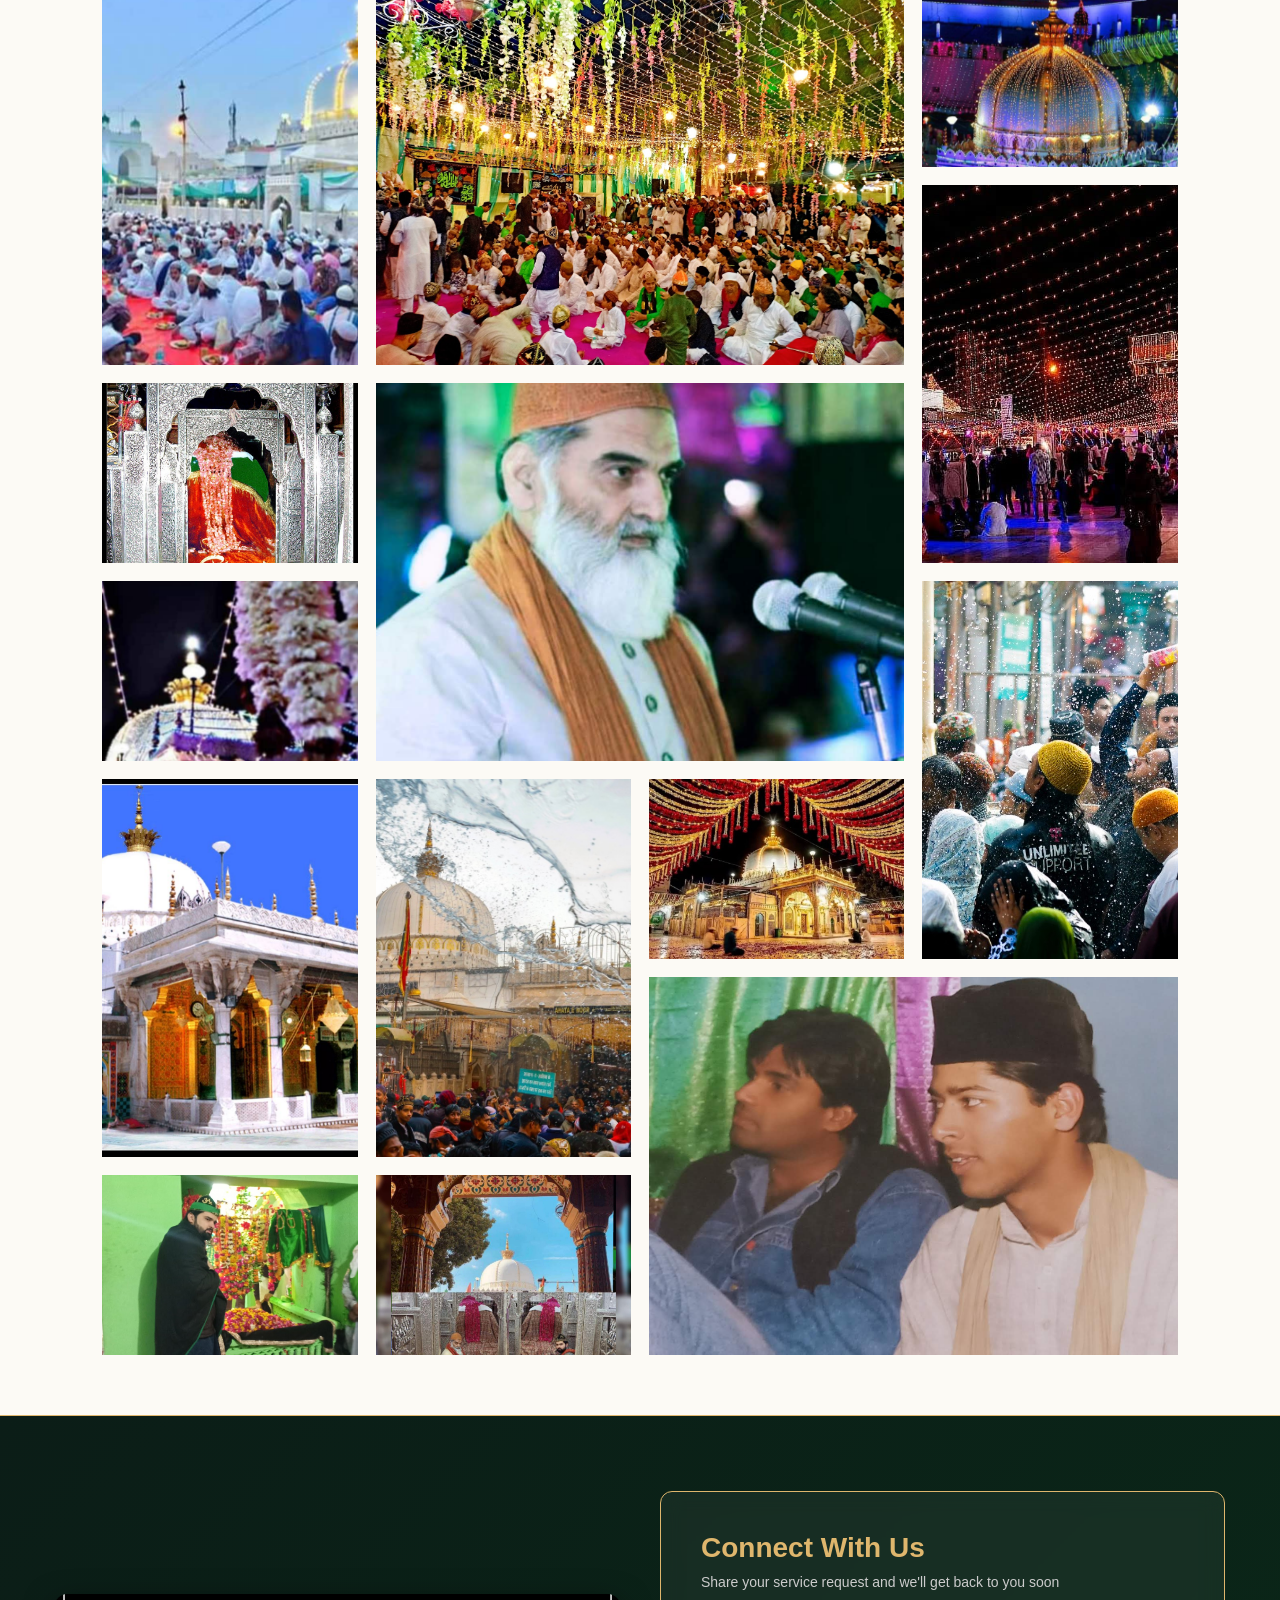
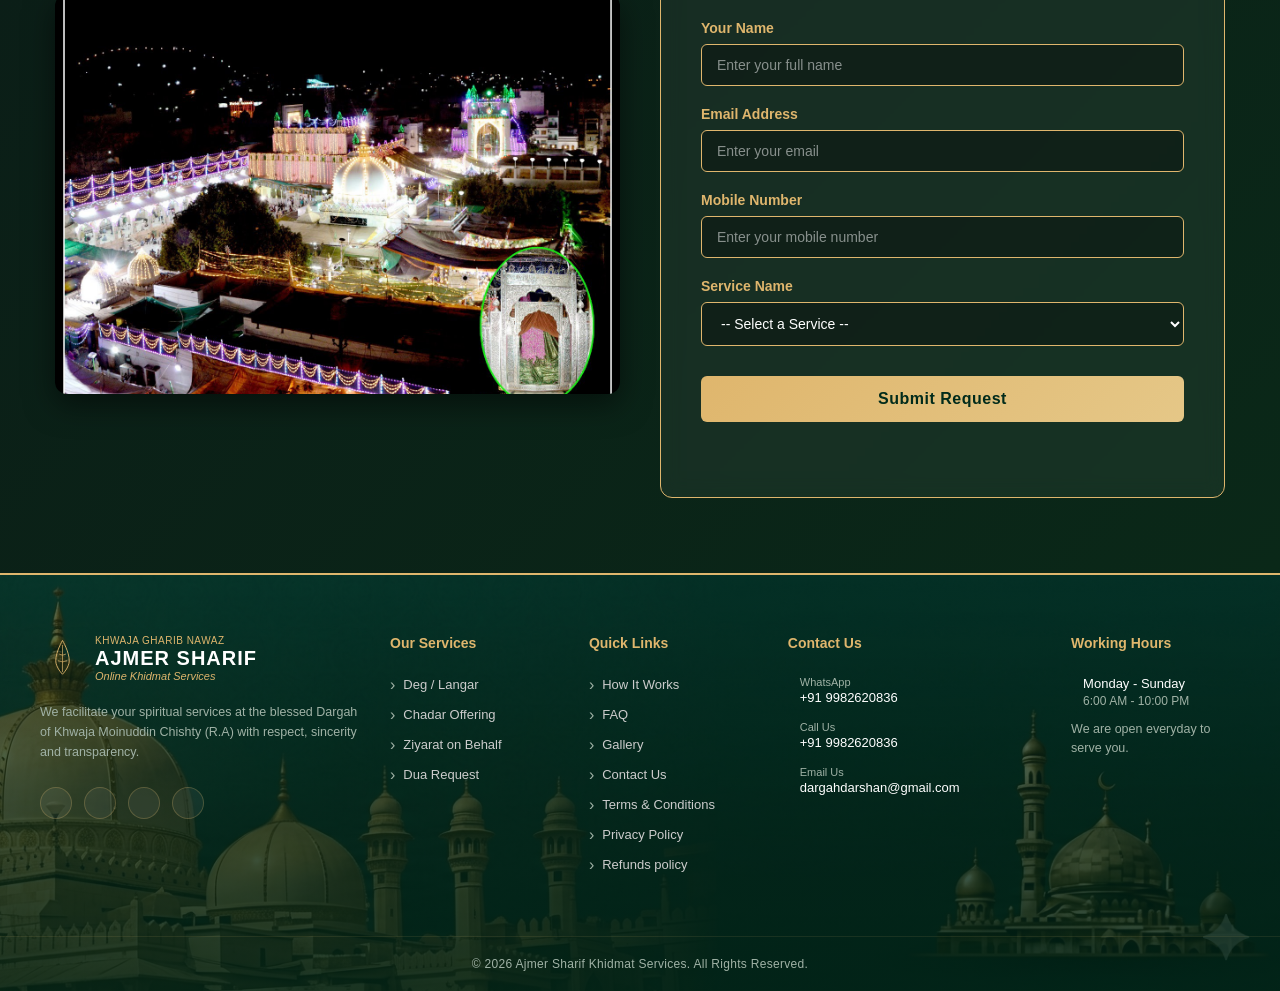
==== commit cd824026: "after last change" ====
--- a/index.html
+++ b/index.html
@@ -1,16 +1,11 @@
-<!doctype html>
-<html lang="en">
-  <head>
-    <meta charset="UTF-8" />
-    <meta name="viewport" content="width=device-width, initial-scale=1.0" />
+<!DOCTYPE html><html lang="en"><head>
+    <meta charset="UTF-8">
+    <meta name="viewport" content="width=device-width, initial-scale=1.0">
     <title>Ajmer Sharif Header</title>
     <!-- Font Awesome Icons for WhatsApp -->
-    <link rel="stylesheet" href="https://cloudflare.com" />
-    <link rel="stylesheet" href="st.css" />
-    <link
-      rel="stylesheet"
-      href="https://cdnjs.cloudflare.com/ajax/libs/font-awesome/6.5.1/css/all.min.css"
-    />
+    <link rel="stylesheet" href="https://cloudflare.com">
+    <link rel="stylesheet" href="st.css">
+    <link rel="stylesheet" href="https://cdnjs.cloudflare.com/ajax/libs/font-awesome/7.0.1/css/all.min.css">
   </head>
 
   <body>
@@ -38,17 +33,13 @@
         <a href="#how-it-works" class="nav-item">How It Works</a>
         
         <a href="#faq" class="nav-item">FAQ</a>
-        <a href="#gallery" class="nav-item">Gallery</a>
+        <a href="/gallery.html" class="nav-item">Gallery</a>
         <a href="#contact" class="nav-item">Contact</a>
       </nav>
 
       <!-- Desktop Right Side -->
       <div class="actions-container">
-        <a
-          href="https://wa.me/919982620836"
-          target="_blank"
-          class="whatsapp-btn"
-        >
+        <a href="https://wa.me/919982620836" target="_blank" class="whatsapp-btn">
           <i class="fab fa-whatsapp"></i>
 
           <div class="whatsapp-text">
@@ -68,18 +59,18 @@
           <!-- Arabic Calligraphy Text/Subtext -->
           <p class="arabic-text">بِسْمِ اللهِ الرَّحْمٰنِ الرَّحِيْمِ</p>
 
-          <span class="sub-heading">Online Khidmat at</span>
-          <h1 class="main-heading">AJMER SHARIF<br />DARGAH</h1>
+          <!-- <span class="sub-heading">Online Khidmat at</span> -->
+          <h1 class="main-heading"><span class="main-title" style="font-size: 50px;">AJMER SHARIF</span><br>
+Performed with Respect, Sincerity & Devotion
+</h1>
 
           <h2 class="services-highlight">
-            Deg, Chadar, Ziyarat & Dua Services<br />With Respect &
-            Authenticity
+          Deg, Chadar, Ziyarat, and Dua are performed on your behalf according to the traditional customs of the blessed Dargah.
           </h2>
 
           <p class="description">
-            We perform your spiritual services at the blessed Dargah of Khwaja
-            Moinuddin Chishty (R.A) with sincerity. Photo/Video proof shared on
-            WhatsApp after completion.
+           Share your Nazr-o-Niyaz with us, and we will fulfill it at the sacred Dargah of Khwaja Moinuddin Chishti with sincerity, respect, and adherence to the spiritual traditions and customs of the shrine.
+
           </p>
 
           <!-- Call to Action Buttons -->
@@ -136,6 +127,231 @@
       </div>
     </section>
 
+    <!-- intro section -->
+
+    <section class="legacy-section">
+  <div class="legacy-bg"></div>
+
+  <div class="legacy-container">
+    <p class="legacy-subtitle">Ajmer Sharif Family Legacy</p>
+    <h2>26 Generations of Trusted Service</h2>
+    <p class="legacy-desc">Serving devotees of Ajmer Sharif with faith, honesty and devotion</p>
+
+    <div class="legacy-main">
+      <!-- Left Tabs -->
+      <div class="legacy-left">
+        <div class="legacy-tabs">
+          <button class="tab-btn active" data-tab="wali">Salamullah Alaih</button>
+          <button class="tab-btn" data-tab="najim">Quddisa Sirruhu Al-Aziz</button>
+        </div>
+
+        <div class="tab-content active" id="wali">
+          <div class="legacy-content-card">
+            <div class="round-img">
+              <img src="images/clientImage/IMG_20200410_094103.jpg" alt="Ajmer Sharif">
+            </div>
+
+            <div>
+              <h3>Salamullah Alaih</h3>
+              <p>
+                Walid Sahab represents our respected family lineage and the spiritual
+                foundation of our service at Ajmer Sharif.
+              </p>
+              <p>
+                For generations, our elders have served devotees with honesty,
+                dedication and sincerity.
+              </p>
+            </div>
+          </div>
+        </div>
+
+        <div class="tab-content" id="najim">
+           <div class="legacy-content-card">
+            <div class="round-img">
+              <img src="images/Website images/ea898d95-93e1-4fce-807d-6ab109fd4b46.jpg" alt="Ajmer Sharif">
+              
+            </div>
+
+            <div>
+              <h3>Quddisa Sirruhu Al-Aziz</h3>
+              <p>
+                Walid Sahab represents our respected family lineage and the spiritual
+                foundation of our service at Ajmer Sharif.
+              </p>
+              <p>
+                For generations, our elders have served devotees with honesty,
+                dedication and sincerity.
+              </p>
+            </div>
+          </div>
+        </div>
+      </div>
+
+      <!-- Right Profile Cards -->
+      <div class="legacy-right">
+        <div class="profile-card">
+          <img src="images/clientImage/IMG_20200410_094103.jpg" alt="Najim Sahab">
+          <h4>Salamullah Alaih</h4>
+        </div>
+
+        <div class="profile-card">
+          <img src="images/Website images/ea898d95-93e1-4fce-807d-6ab109fd4b46.jpg" alt="Mohsin Sahab">
+          <h4>Quddisa Sirruhu Al-Aziz</h4>
+        </div>
+
+        <div class="caretaker-label">Current Generation Caretakers</div>
+      </div>
+    </div>
+
+    <div class="legacy-note">
+      Our family has been serving devotees of Ajmer Sharif Dargah for 26 generations.
+      With honesty, devotion and faith, we help people perform Ziyarat and spiritual
+      services with proper guidance.
+    </div>
+
+    <div class="legacy-bottom">
+      <div class="stat">
+        <strong>26+ Generations</strong>
+        <span>Since beginning</span>
+      </div>
+
+      <div class="stat">
+        <strong>Trusted Service</strong>
+        <span>Family legacy</span>
+      </div>
+
+      <div class="stat">
+        <strong>Ziyarat Help</strong>
+        <span>Full guidance</span>
+      </div>
+
+      <a href="#contact" class="btn dark">Book Your Ziyarat</a>
+      <a href="https://wa.me/919982620836" class="btn green">Contact on WhatsApp</a>
+    </div>
+  </div>
+</section>
+
+
+
+<!-- servisesection -->
+
+<section id="asds-dargah-services-2026" class="asds-dargah-services-2026">
+  <div class="asds-wrap-2026">
+
+    <div class="asds-head-2026">
+      <span class="asds-label-2026">Our Services</span>
+
+      <h2 class="asds-title-2026">
+        Experience the Blessings of Dargah Sharif
+      </h2>
+
+      <p class="asds-subtitle-2026">
+        With Peace, Ease, and Traditional Hospitality
+      </p>
+
+      <p class="asds-intro-2026">
+        Every guest who arrives at the blessed Dargah of Hazrat Khwaja Moinuddin Hasan Chishti (Q.S.A.)
+        is received with respect, warmth, and the spirit of the Sufi Chishti tradition.
+      </p>
+    </div>
+
+    <div class="asds-grid-2026">
+
+      <article class="asds-card-2026">
+        <span class="asds-num-2026">01</span>
+        <div class="asds-icon-2026"><img src="images/icons/ChatGPT Image Jun 9, 2026, 04_45_07 PM.png"></div>
+        <h3>Guided by the Traditions of the Chishti Silsilah</h3>
+        <p>
+          We provide visitors with authentic information about the blessed life, teachings,
+          and legacy of Khwaja Gharib Nawaz (Q.S.A.), enabling guests to connect with the
+          message of love, compassion, and service.
+        </p>
+      </article>
+
+      <article class="asds-card-2026">
+        <span class="asds-num-2026">02</span>
+        <div class="asds-icon-2026"><img src="images/icons/ChatGPT Image Jun 9, 2026, 04_47_04 PM.png"></div>
+        <h3>Traditional Tabarrukat and Blessed Offerings</h3>
+        <p>
+          We provide traditional Tabarrukat/Prasad, Candles, Flowers and other blessed souvenirs
+          associated with the customs and traditions of Dargah Sharif, preserving the spiritual
+          heritage with sincerity and reverence.
+        </p>
+      </article>
+
+      <article class="asds-card-2026">
+        <span class="asds-num-2026">03</span>
+        <div class="asds-icon-2026"><img src="images/icons/ChatGPT Image Jun 9, 2026, 04_48_59 PM.png"></div>
+        <h3>Comfortable and Hassle-Free Visits</h3>
+        <p>
+          Our dedicated assistance helps devotees and guests navigate the sacred premises of
+          Dargah Sharif with ease, ensuring a peaceful and meaningful ziyarat/darshan experience.
+        </p>
+      </article>
+
+      <article class="asds-card-2026">
+        <span class="asds-num-2026">04</span>
+        <div class="asds-icon-2026"><img src="images/icons/ChatGPT Image Jun 9, 2026, 04_50_55 PM.png"></div>
+        <h3>Assistance with Accommodation</h3>
+        <p>
+          Whether you are visiting for a day or staying longer, we help guests find suitable
+          accommodation according to their preferences and requirements, making their journey
+          comfortable and worry-free.
+        </p>
+      </article>
+
+      <article class="asds-card-2026 asds-wide-2026">
+        <span class="asds-num-2026">05</span>
+        <div class="asds-icon-2026"><img src="images/icons/ChatGPT Image Jun 9, 2026, 05_00_38 PM.png"></div>
+        <h3>Traditional Services and Convenient E-Services</h3>
+        <p>
+          For visitors unable to attend personally, we facilitate both traditional and online
+          arrangements for:
+        </p>
+        <ul>
+          <li>Chadar and Flower Offerings</li>
+          <li>Langar and Nazr-o-Niyaz</li>
+          <li>Special Prayers and Devotional Services</li>
+          <li>Other customary offerings performed with sincerity and respect</li>
+        </ul>
+      </article>
+
+      <article class="asds-card-2026 asds-wide-2026">
+        <span class="asds-num-2026">06</span>
+        <div class="asds-icon-2026"><img src="images/icons/ChatGPT Image Jun 9, 2026, 04_53_02 PM.png"></div>
+        <h3>Deg Booking, Cooking, and Distribution</h3>
+        <p>
+          We make the entire process of Deg offerings simple and convenient. From booking and
+          preparation to the traditional cooking and distribution of the blessed food within
+          Dargah Sharif, every arrangement is carried out with care and according to established customs.
+        </p>
+      </article>
+
+    </div>
+
+    <div class="asds-footer-2026">
+      <h3>Serving Guests with Sincerity</h3>
+      <p>
+        Inspired by the timeless teachings of Khwaja Gharib Nawaz (Q.S.A.), we strive to make
+        every visitor’s journey one of peace, solace, devotion, and spiritual fulfilment.
+      </p>
+
+      <div class="asds-buttons-2026">
+        <a href="#services" class="asds-btn-2026 asds-btn-main-2026"> Visit servise</a>
+        <a href="https://wa.me/919982620836" class="asds-btn-2026 asds-btn-whatsapp-2026">Contact on WhatsApp</a>
+      </div>
+    </div>
+
+  </div>
+</section>
+
+
+
+
+
+
+
+
     <!-- infosection -->
 
     <div class="as-note-section-container">
@@ -143,11 +359,7 @@
         <!-- Left Side Image Box -->
         <div class="as-note-image-wrapper">
           <!-- यहाँ अपनी इमेज का पाथ डालें, जैसे quran.jpg या जो भी इमेज आपके पास हो -->
-          <img
-            src="images/clientImage/46cfbd7c-9afb-4f3a-837a-db4f21c732ac.jpg"
-            alt="Spiritual Book"
-            class="as-note-thumbnail"
-          />
+          <img src="images/clientImage/46cfbd7c-9afb-4f3a-837a-db4f21c732ac.jpg" alt="Spiritual Book" class="as-note-thumbnail">
         </div>
 
         <!-- Center Content Box (Title and Features) -->
@@ -159,43 +371,29 @@
           <div class="as-note-features-grid">
             <!-- Point 1 -->
             <div class="as-note-grid-item">
-              <span class="as-note-icon-circle"
-                ><i class="fa-solid fa-circle-check"></i
-              ></span>
+              <span class="as-note-icon-circle"><i class="fa-solid fa-circle-check"></i></span>
               <p class="as-note-item-text">We only facilitate services</p>
             </div>
             <!-- Point 2 -->
             <div class="as-note-grid-item">
-              <span class="as-note-icon-circle"
-                ><i class="fa-solid fa-circle-check"></i
-              ></span>
+              <span class="as-note-icon-circle"><i class="fa-solid fa-circle-check"></i></span>
               <p class="as-note-item-text">No guaranteed outcomes</p>
             </div>
             <!-- Point 3 -->
             <div class="as-note-grid-item">
-              <span class="as-note-icon-circle"
-                ><i class="fa-solid fa-circle-check"></i
-              ></span>
+              <span class="as-note-icon-circle"><i class="fa-solid fa-circle-check"></i></span>
               <p class="as-note-item-text">Dua' made sincerely</p>
             </div>
             <!-- Point 4 -->
             <div class="as-note-grid-item">
-              <span class="as-note-icon-circle"
-                ><i class="fa-solid fa-circle-check"></i
-              ></span>
+              <span class="as-note-icon-circle"><i class="fa-solid fa-circle-check"></i></span>
               <p class="as-note-item-text">Acceptance is from Allah alone</p>
             </div>
           </div>
         </div>
 
         <!-- Right Side Quote Box -->
-        <div class="as-note-quote-container">
-          <div class="as-note-quote-box">
-            <p class="as-note-quote-text">
-              All benefit and acceptance are from Allah alone.
-            </p>
-          </div>
-        </div>
+       
       </div>
     </div>
 
@@ -217,53 +415,20 @@
           <!-- Card 1: Deg / Langar Service -->
           <div class="as-srv-card">
             <div class="as-srv-image-box">
-              <img
-                src="/images/clientImage/IMG20190125205607.jpg"
-                alt="Deg / Langar Service"
-                class="as-srv-img"
-              />
+              <img src="images/Website images/IMG_4281.PNG" alt="Deg / Langar Service" class="as-srv-img">
               <div class="as-srv-icon-badge">
-                <svg
-                  viewBox="0 0 100 100"
-                  width="100"
-                  height="100"
-                  fill="none"
-                  xmlns="http://w3.org"
-                >
+                <svg viewBox="0 0 100 100" width="100" height="100" fill="none" xmlns="http://w3.org">
                   <!-- भाप की लकीरें (Steam Lines) -->
-                  <path
-                    d="M42,24 C42,16 45,14 43,6 M50,24 C50,14 53,12 51,4 M58,24 C58,16 61,14 59,6"
-                    stroke="#dfb66d"
-                    stroke-width="3"
-                    stroke-linecap="round"
-                    stroke-linejoin="round"
-                  />
+                  <path d="M42,24 C42,16 45,14 43,6 M50,24 C50,14 53,12 51,4 M58,24 C58,16 61,14 59,6" stroke="#dfb66d" stroke-width="3" stroke-linecap="round" stroke-linejoin="round"></path>
 
                   <!-- बर्तन का ऊपरी किनारा (Rim) -->
-                  <path
-                    d="M22,34 L78,34 C80,34 81,35.5 81,37 L81,41 C81,42.5 80,44 78,44 L22,44 C20,44 19,42.5 19,41 L19,37 C19,35.5 20,34 22,34 Z"
-                    stroke="#dfb66d"
-                    stroke-width="3.5"
-                    stroke-linecap="round"
-                    stroke-linejoin="round"
-                  />
+                  <path d="M22,34 L78,34 C80,34 81,35.5 81,37 L81,41 C81,42.5 80,44 78,44 L22,44 C20,44 19,42.5 19,41 L19,37 C19,35.5 20,34 22,34 Z" stroke="#dfb66d" stroke-width="3.5" stroke-linecap="round" stroke-linejoin="round"></path>
 
                   <!-- मुख्य कटोरा / देग (Bowl Base) -->
-                  <path
-                    d="M23,44 L28,64 C29.5,70 35,74 41,74 L59,74 C65,74 70.5,70 72,64 L77,44"
-                    stroke="#dfb66d"
-                    stroke-width="3.5"
-                    stroke-linecap="round"
-                    stroke-linejoin="round"
-                  />
+                  <path d="M23,44 L28,64 C29.5,70 35,74 41,74 L59,74 C65,74 70.5,70 72,64 L77,44" stroke="#dfb66d" stroke-width="3.5" stroke-linecap="round" stroke-linejoin="round"></path>
 
                   <!-- देग का निचला स्टैंड (Bottom Ring Base) -->
-                  <path
-                    d="M36,74 L64,74 C66,74 67,75.5 67,77 L67,79 C67,80.5 66,82 64,82 L36,82 C34,82 33,80.5 33,79 L33,77 C33,75.5 34,74 36,74 Z"
-                    stroke="#dfb66d"
-                    stroke-width="3"
-                    stroke-linecap="round"
-                  />
+                  <path d="M36,74 L64,74 C66,74 67,75.5 67,77 L67,79 C67,80.5 66,82 64,82 L36,82 C34,82 33,80.5 33,79 L33,77 C33,75.5 34,74 36,74 Z" stroke="#dfb66d" stroke-width="3" stroke-linecap="round"></path>
                 </svg>
               </div>
             </div>
@@ -275,7 +440,7 @@
               <ul class="as-srv-list">
                 <li>Cooked in clean & respectful way</li>
                 <li>Distributed to people with adab</li>
-                <li>Your niyyah mentioned before distribution</li>
+                <li>Your niyaz mentioned before distribution</li>
               </ul>
               <a href="#contact" class="as-srv-btn">Book Deg Service</a>
             </div>
@@ -284,80 +449,29 @@
           <!-- Card 2: Chadar Offering -->
           <div class="as-srv-card">
             <div class="as-srv-image-box">
-              <img
-                src="/images/clientImage/IMG_20180905_010040.jpg"
-                alt="Chadar Offering"
-                class="as-srv-img"
-              />
+              <img src="images/clientImage/IMG_20180905_010040.jpg" alt="Chadar Offering" class="as-srv-img">
               <div class="as-srv-icon-badge">
-                <svg
-                  viewBox="0 0 100 100"
-                  width="100"
-                  height="100"
-                  fill="none"
-                  xmlns="http://w3.org"
-                >
+                <svg viewBox="0 0 100 100" width="100" height="100" fill="none" xmlns="http://w3.org">
                   <!-- बाहरी चौकोर फ्रेम/मजार बेस (Outer Frame Structure) -->
-                  <path
-                    d="M32,20 L68,20 L76,72 L24,72 Z"
-                    stroke="#dfb66d"
-                    stroke-width="3.5"
-                    stroke-linecap="round"
-                    stroke-linejoin="round"
-                  />
+                  <path d="M32,20 L68,20 L76,72 L24,72 Z" stroke="#dfb66d" stroke-width="3.5" stroke-linecap="round" stroke-linejoin="round"></path>
 
                   <!-- नीचे का ठोस आधार / बेस बॉर्डर (Bottom Base Line) -->
-                  <path
-                    d="M20,72 L80,72"
-                    stroke="#dfb66d"
-                    stroke-width="4"
-                    stroke-linecap="round"
-                  />
+                  <path d="M20,72 L80,72" stroke="#dfb66d" stroke-width="4" stroke-linecap="round"></path>
 
                   <!-- चादर की अंदरूनी लंबवत पट्टियां और डिज़ाइन लाइन्स (Vertical Web/Lines Pattern) -->
                   <!-- सेंटर पिलर/लाइन -->
-                  <path
-                    d="M50,20 L50,72"
-                    stroke="#dfb66d"
-                    stroke-width="3"
-                    stroke-linecap="round"
-                  />
+                  <path d="M50,20 L50,72" stroke="#dfb66d" stroke-width="3" stroke-linecap="round"></path>
 
                   <!-- बाईं तरफ की आंतरिक खड़ी लकीरें -->
-                  <path
-                    d="M41,20 L38,72"
-                    stroke="#dfb66d"
-                    stroke-width="2.5"
-                    stroke-linecap="round"
-                  />
-                  <path
-                    d="M32,26 L29,72"
-                    stroke="#dfb66d"
-                    stroke-width="2.5"
-                    stroke-linecap="round"
-                  />
+                  <path d="M41,20 L38,72" stroke="#dfb66d" stroke-width="2.5" stroke-linecap="round"></path>
+                  <path d="M32,26 L29,72" stroke="#dfb66d" stroke-width="2.5" stroke-linecap="round"></path>
 
                   <!-- दाईं तरफ की आंतरिक खड़ी लकीरें -->
-                  <path
-                    d="M59,20 L62,72"
-                    stroke="#dfb66d"
-                    stroke-width="2.5"
-                    stroke-linecap="round"
-                  />
-                  <path
-                    d="M68,26 L71,72"
-                    stroke="#dfb66d"
-                    stroke-width="2.5"
-                    stroke-linecap="round"
-                  />
+                  <path d="M59,20 L62,72" stroke="#dfb66d" stroke-width="2.5" stroke-linecap="round"></path>
+                  <path d="M68,26 L71,72" stroke="#dfb66d" stroke-width="2.5" stroke-linecap="round"></path>
 
                   <!-- आंतरिक आड़ी डिज़ाइन बॉर्डर (Horizontal Inner Bridge) -->
-                  <path
-                    d="M27,52 L73,52"
-                    stroke="#dfb66d"
-                    stroke-width="2.5"
-                    stroke-linecap="round"
-                  />
+                  <path d="M27,52 L73,52" stroke="#dfb66d" stroke-width="2.5" stroke-linecap="round"></path>
                 </svg>
               </div>
             </div>
@@ -379,106 +493,41 @@
           <!-- Card 3: Ziyarat on Behalf -->
           <div class="as-srv-card">
             <div class="as-srv-image-box">
-              <img
-                src="/images/clientImage/IMG_20190324_055655.jpg"
-                alt="Ziyarat on Behalf"
-                class="as-srv-img"
-              />
+              <img src="images/clientImage/IMG_20190324_055655.jpg" alt="Ziyarat on Behalf" class="as-srv-img">
               <div class="as-srv-icon-badge">
-                <svg
-                  viewBox="0 0 100 100"
-                  width="100"
-                  height="100"
-                  fill="none"
-                  xmlns="http://w3.org"
-                >
+                <svg viewBox="0 0 100 100" width="100" height="100" fill="none" xmlns="http://w3.org">
                   <!-- मुख्य गुंबद (Center Dome Structure) -->
-                  <path
-                    d="M50,22 C56,36 62,38 62,46 L38,46 C38,38 44,36 50,22 Z"
-                    stroke="#dfb66d"
-                    stroke-width="3.5"
-                    stroke-linejoin="round"
-                  />
+                  <path d="M50,22 C56,36 62,38 62,46 L38,46 C38,38 44,36 50,22 Z" stroke="#dfb66d" stroke-width="3.5" stroke-linejoin="round"></path>
 
                   <!-- गुंबद के ऊपर का कलश/मीनार सिरा (Dome Top Finial) -->
-                  <path
-                    d="M50,22 L50,14 M48,16 L52,16"
-                    stroke="#dfb66d"
-                    stroke-width="2.5"
-                    stroke-linecap="round"
-                  />
+                  <path d="M50,22 L50,14 M48,16 L52,16" stroke="#dfb66d" stroke-width="2.5" stroke-linecap="round"></path>
 
                   <!-- केंद्र का मुख्य प्रवेश द्वार / मेहराब (Center Arch Entry) -->
-                  <path
-                    d="M38,46 L62,46 L62,82 L38,82 Z"
-                    stroke="#dfb66d"
-                    stroke-width="3.5"
-                    stroke-linejoin="round"
-                  />
-                  <path
-                    d="M44,82 L44,62 C44,54 56,54 56,62 L56,82"
-                    stroke="#dfb66d"
-                    stroke-width="3"
-                    stroke-linejoin="round"
-                  />
+                  <path d="M38,46 L62,46 L62,82 L38,82 Z" stroke="#dfb66d" stroke-width="3.5" stroke-linejoin="round"></path>
+                  <path d="M44,82 L44,62 C44,54 56,54 56,62 L56,82" stroke="#dfb66d" stroke-width="3" stroke-linejoin="round"></path>
 
                   <!-- बाईं तरफ की मीनार (Left Minaret) -->
-                  <path
-                    d="M22,26 L30,26 L32,32 L20,32 Z"
-                    stroke="#dfb66d"
-                    stroke-width="2.5"
-                    stroke-linejoin="round"
-                  />
+                  <path d="M22,26 L30,26 L32,32 L20,32 Z" stroke="#dfb66d" stroke-width="2.5" stroke-linejoin="round"></path>
                   <!-- मीनार टॉप कैप -->
-                  <path
-                    d="M26,26 L26,16"
-                    stroke="#dfb66d"
-                    stroke-width="2"
-                    stroke-linecap="round"
-                  />
+                  <path d="M26,26 L26,16" stroke="#dfb66d" stroke-width="2" stroke-linecap="round"></path>
                   <!-- मीनार टिप -->
-                  <path
-                    d="M23,32 L29,32 L29,82 L23,82 Z"
-                    stroke="#dfb66d"
-                    stroke-width="3.5"
-                    stroke-linejoin="round"
-                  />
+                  <path d="M23,32 L29,32 L29,82 L23,82 Z" stroke="#dfb66d" stroke-width="3.5" stroke-linejoin="round"></path>
                   <!-- मीनार बॉडी -->
-                  <path d="M21,52 L31,52" stroke="#dfb66d" stroke-width="2.5" />
+                  <path d="M21,52 L31,52" stroke="#dfb66d" stroke-width="2.5"></path>
                   <!-- मीनार बालकनी/डिज़ाइन -->
 
                   <!-- दाईं तरफ की मीनार (Right Minaret) -->
-                  <path
-                    d="M70,26 L78,26 L80,32 L68,32 Z"
-                    stroke="#dfb66d"
-                    stroke-width="2.5"
-                    stroke-linejoin="round"
-                  />
+                  <path d="M70,26 L78,26 L80,32 L68,32 Z" stroke="#dfb66d" stroke-width="2.5" stroke-linejoin="round"></path>
                   <!-- मीनार टॉप कैप -->
-                  <path
-                    d="M74,26 L74,16"
-                    stroke="#dfb66d"
-                    stroke-width="2"
-                    stroke-linecap="round"
-                  />
+                  <path d="M74,26 L74,16" stroke="#dfb66d" stroke-width="2" stroke-linecap="round"></path>
                   <!-- मीनार टिप -->
-                  <path
-                    d="M71,32 L77,32 L77,82 L71,82 Z"
-                    stroke="#dfb66d"
-                    stroke-width="3.5"
-                    stroke-linejoin="round"
-                  />
+                  <path d="M71,32 L77,32 L77,82 L71,82 Z" stroke="#dfb66d" stroke-width="3.5" stroke-linejoin="round"></path>
                   <!-- मीनार बॉडी -->
-                  <path d="M69,52 L79,52" stroke="#dfb66d" stroke-width="2.5" />
+                  <path d="M69,52 L79,52" stroke="#dfb66d" stroke-width="2.5"></path>
                   <!-- मीनार बालकनी/डिज़ाइन -->
 
                   <!-- नीचे की मजबूत आधार रेखा (Bottom Ground Foundation) -->
-                  <path
-                    d="M14,82 L86,82"
-                    stroke="#dfb66d"
-                    stroke-width="4"
-                    stroke-linecap="round"
-                  />
+                  <path d="M14,82 L86,82" stroke="#dfb66d" stroke-width="4" stroke-linecap="round"></path>
                 </svg>
               </div>
             </div>
@@ -499,76 +548,24 @@
           <!-- Card 4: Du'á Request -->
           <div class="as-srv-card">
             <div class="as-srv-image-box">
-              <img
-                src="/images/clientImage/IMG_8033.jpg"
-                alt="Dua Request"
-                class="as-srv-img"
-              />
+              <img src="images/clientImage/IMG_8033.jpg" alt="Dua Request" class="as-srv-img">
               <div class="as-srv-icon-badge">
-                <svg
-                  viewBox="0 0 100 100"
-                  width="100"
-                  height="100"
-                  fill="none"
-                  xmlns="http://w3.org"
-                >
+                <svg viewBox="0 0 100 100" width="100" height="100" fill="none" xmlns="http://w3.org">
                   <!-- बायाँ हाथ (Left Praying Hand) -->
-                  <path
-                    d="M42,22 C42,22 44,24 44,32 C44,38 46,42 46,48 C46,54 44,60 41,66 C39,70 35,76 35,80 L25,76 C25,70 29,62 31,56 C32,52 28,48 27,42 C26,38 27,32 30,26 C32,22 36,18 40,20 C42,21 42,22 42,22 Z"
-                    stroke="#dfb66d"
-                    stroke-width="3.5"
-                    stroke-linecap="round"
-                    stroke-linejoin="round"
-                  />
+                  <path d="M42,22 C42,22 44,24 44,32 C44,38 46,42 46,48 C46,54 44,60 41,66 C39,70 35,76 35,80 L25,76 C25,70 29,62 31,56 C32,52 28,48 27,42 C26,38 27,32 30,26 C32,22 36,18 40,20 C42,21 42,22 42,22 Z" stroke="#dfb66d" stroke-width="3.5" stroke-linecap="round" stroke-linejoin="round"></path>
                   <!-- बाएं हाथ की उंगलियों की अंदरूनी लकीरें -->
-                  <path
-                    d="M35,24 C35,32 37,38 37,46"
-                    stroke="#dfb66d"
-                    stroke-width="2.5"
-                    stroke-linecap="round"
-                  />
-                  <path
-                    d="M38,22 C38,30 40,36 41,44"
-                    stroke="#dfb66d"
-                    stroke-width="2.5"
-                    stroke-linecap="round"
-                  />
+                  <path d="M35,24 C35,32 37,38 37,46" stroke="#dfb66d" stroke-width="2.5" stroke-linecap="round"></path>
+                  <path d="M38,22 C38,30 40,36 41,44" stroke="#dfb66d" stroke-width="2.5" stroke-linecap="round"></path>
 
                   <!-- दायाँ हाथ (Right Praying Hand) -->
-                  <path
-                    d="M58,22 C58,22 56,24 56,32 C56,38 54,42 54,48 C54,54 56,60 59,66 C61,70 65,76 65,80 L75,76 C75,70 71,62 69,56 C68,52 72,48 73,42 C74,38 73,32 70,26 C68,22 64,18 60,20 C58,21 58,22 58,22 Z"
-                    stroke="#dfb66d"
-                    stroke-width="3.5"
-                    stroke-linecap="round"
-                    stroke-linejoin="round"
-                  />
+                  <path d="M58,22 C58,22 56,24 56,32 C56,38 54,42 54,48 C54,54 56,60 59,66 C61,70 65,76 65,80 L75,76 C75,70 71,62 69,56 C68,52 72,48 73,42 C74,38 73,32 70,26 C68,22 64,18 60,20 C58,21 58,22 58,22 Z" stroke="#dfb66d" stroke-width="3.5" stroke-linecap="round" stroke-linejoin="round"></path>
                   <!-- दाएं हाथ की उंगलियों की अंदरूनी लकीरें -->
-                  <path
-                    d="M65,24 C65,32 63,38 63,46"
-                    stroke="#dfb66d"
-                    stroke-width="2.5"
-                    stroke-linecap="round"
-                  />
-                  <path
-                    d="M62,22 C62,30 60,36 59,44"
-                    stroke="#dfb66d"
-                    stroke-width="2.5"
-                    stroke-linecap="round"
-                  />
+                  <path d="M65,24 C65,32 63,38 63,46" stroke="#dfb66d" stroke-width="2.5" stroke-linecap="round"></path>
+                  <path d="M62,22 C62,30 60,36 59,44" stroke="#dfb66d" stroke-width="2.5" stroke-linecap="round"></path>
 
                   <!-- कलाई के नीचे की बेस लाइन्स (Wrist Detail Lines) -->
-                  <path
-                    d="M22,78 C25,82 32,82 35,82"
-                    stroke="#dfb66d"
-                    stroke-width="3"
-                    stroke-linecap="round"
-                  />
-                  <path
-                    d="M65,82 C68,82 75,82 78,78"
-                    stroke="#dfb66d"
-                    stroke-width="3"
-                    stroke-linecap="round"
-                  />
+                  <path d="M22,78 C25,82 32,82 35,82" stroke="#dfb66d" stroke-width="3" stroke-linecap="round"></path>
+                  <path d="M65,82 C68,82 75,82 78,78" stroke="#dfb66d" stroke-width="3" stroke-linecap="round"></path>
                 </svg>
               </div>
             </div>
@@ -589,13 +586,16 @@
       </div>
     </section>
 
+
+
+
     <!-- process section -->
     <!-- Unique How It Works Section -->
     <section id="how-it-works" class="as-hiw-section">
       <div class="as-hiw-container">
         <!-- Section Title and Subtitle -->
         <div class="as-hiw-header">
-          <span class="as-hiw-top-tag">EASY PROCESS</span>
+          <!-- <span class="as-hiw-top-tag">EASY PROCESS</span> -->
           <h2 class="as-hiw-main-title">How It Works</h2>
           <!-- Decorative divider line under title -->
           <div class="as-hiw-divider"></div>
@@ -610,77 +610,25 @@
           <div class="as-hiw-step-item">
             <div class="as-hiw-circle-box">
               <div class="as-hiw-icon-wrap">
-                <svg
-                  viewBox="0 0 100 100"
-                  width="100"
-                  height="100"
-                  fill="none"
-                  xmlns="http://w3.org"
-                >
+                <svg viewBox="0 0 100 100" width="100" height="100" fill="none" xmlns="http://w3.org">
                   <!-- मुख्य क्लिपबोर्ड बोर्ड (Main Clipboard Board Frame) -->
-                  <rect
-                    x="24"
-                    y="26"
-                    width="52"
-                    height="58"
-                    rx="6"
-                    stroke="#012b1b"
-                    stroke-width="4.5"
-                    stroke-linejoin="round"
-                  />
+                  <rect x="24" y="26" width="52" height="58" rx="6" stroke="#012b1b" stroke-width="4.5" stroke-linejoin="round"></rect>
 
                   <!-- ऊपर की क्लिप / होल्डर (Top Clip Holder) -->
-                  <path
-                    d="M42,26 L42,20 C42,17 45,15 50,15 C55,15 58,17 58,20 L58,26"
-                    stroke="#012b1b"
-                    stroke-width="4"
-                    stroke-linecap="round"
-                    stroke-linejoin="round"
-                  />
-                  <rect
-                    x="38"
-                    y="23"
-                    width="24"
-                    height="6"
-                    rx="2"
-                    fill="#012b1b"
-                  />
+                  <path d="M42,26 L42,20 C42,17 45,15 50,15 C55,15 58,17 58,20 L58,26" stroke="#012b1b" stroke-width="4" stroke-linecap="round" stroke-linejoin="round"></path>
+                  <rect x="38" y="23" width="24" height="6" rx="2" fill="#012b1b"></rect>
 
                   <!-- अंदर की पहली लिस्ट लाइन और बुलेट पॉइंट (Row 1) -->
-                  <circle cx="36" cy="44" r="3.5" fill="#dfb66d" />
-                  <line
-                    x1="46"
-                    y1="44"
-                    x2="68"
-                    y2="44"
-                    stroke="#dfb66d"
-                    stroke-width="4.5"
-                    stroke-linecap="round"
-                  />
+                  <circle cx="36" cy="44" r="3.5" fill="#dfb66d"></circle>
+                  <line x1="46" y1="44" x2="68" y2="44" stroke="#dfb66d" stroke-width="4.5" stroke-linecap="round"></line>
 
                   <!-- अंदर की दूसरी लिस्ट लाइन और बुलेट पॉइंट (Row 2) -->
-                  <circle cx="36" cy="56" r="3.5" fill="#dfb66d" />
-                  <line
-                    x1="46"
-                    y1="56"
-                    x2="68"
-                    y2="56"
-                    stroke="#dfb66d"
-                    stroke-width="4.5"
-                    stroke-linecap="round"
-                  />
+                  <circle cx="36" cy="56" r="3.5" fill="#dfb66d"></circle>
+                  <line x1="46" y1="56" x2="68" y2="56" stroke="#dfb66d" stroke-width="4.5" stroke-linecap="round"></line>
 
                   <!-- अंदर की तीसरी लिस्ट लाइन और बुलेट पॉइंट (Row 3) -->
-                  <circle cx="36" cy="68" r="3.5" fill="#dfb66d" />
-                  <line
-                    x1="46"
-                    y1="68"
-                    x2="68"
-                    y2="68"
-                    stroke="#dfb66d"
-                    stroke-width="4.5"
-                    stroke-linecap="round"
-                  />
+                  <circle cx="36" cy="68" r="3.5" fill="#dfb66d"></circle>
+                  <line x1="46" y1="68" x2="68" y2="68" stroke="#dfb66d" stroke-width="4.5" stroke-linecap="round"></line>
                 </svg>
               </div>
               <span class="as-hiw-step-number">1</span>
@@ -697,48 +645,23 @@
           <div class="as-hiw-step-item">
             <div class="as-hiw-circle-box">
               <div class="as-hiw-icon-wrap">
-                <svg
-                  viewBox="0 0 100 100"
-                  width="100"
-                  height="100"
-                  fill="none"
-                  xmlns="http://w3.org"
-                >
+                <svg viewBox="0 0 100 100" width="100" height="100" fill="none" xmlns="http://w3.org">
                   <!-- यूज़र का सिर (User Head Circle) -->
-                  <circle
-                    cx="50"
-                    cy="32"
-                    r="15"
-                    fill="#012b1b"
-                    stroke="#012b1b"
-                    stroke-width="2"
-                  />
+                  <circle cx="50" cy="32" r="15" fill="#012b1b" stroke="#012b1b" stroke-width="2"></circle>
 
                   <!-- यूज़र के कंधे और धड़ का भाग (User Shoulders & Body Base) -->
-                  <path
-                    d="M22,76 C22,63 32,54 45,53 L55,53 C68,54 78,63 78,76 L78,82 L22,82 Z"
-                    fill="#012b1b"
-                    stroke="#012b1b"
-                    stroke-width="2"
-                    stroke-linejoin="round"
-                  />
+                  <path d="M22,76 C22,63 32,54 45,53 L55,53 C68,54 78,63 78,76 L78,82 L22,82 Z" fill="#012b1b" stroke="#012b1b" stroke-width="2" stroke-linejoin="round"></path>
 
                   <!-- गले का कस्टमाइज्ड वी-नेक डिज़ाइन (Golden V-Neck Detail) -->
-                  <path
-                    d="M42,53 L50,65 L58,53"
-                    stroke="#dfb66d"
-                    stroke-width="3.5"
-                    stroke-linecap="round"
-                    stroke-linejoin="round"
-                  />
+                  <path d="M42,53 L50,65 L58,53" stroke="#dfb66d" stroke-width="3.5" stroke-linecap="round" stroke-linejoin="round"></path>
                 </svg>
               </div>
               <span class="as-hiw-step-number">2</span>
             </div>
             <div class="as-hiw-content">
-              <h3 class="as-hiw-step-title">Enter Name & Niyyah</h3>
+              <h3 class="as-hiw-step-title">Enter Name & niyaz</h3>
               <p class="as-hiw-step-desc">
-                Provide your name and your request (niyyah).
+                Provide your name and your request (niyaz).
               </p>
             </div>
           </div>
@@ -747,75 +670,24 @@
           <div class="as-hiw-step-item">
             <div class="as-hiw-circle-box">
               <div class="as-hiw-icon-wrap">
-                <svg
-                  viewBox="0 0 100 100"
-                  width="100"
-                  height="100"
-                  fill="none"
-                  xmlns="http://w3.org"
-                >
+                <svg viewBox="0 0 100 100" width="100" height="100" fill="none" xmlns="http://w3.org">
                   <!-- मुख्य केंद्र का गुंबद (Main Center Dome Structure) -->
-                  <path
-                    d="M50,26 C64,26 74,38 74,52 L26,52 C26,38 36,26 50,26 Z"
-                    fill="#012b1b"
-                    stroke="#012b1b"
-                    stroke-width="1"
-                    stroke-linejoin="round"
-                  />
+                  <path d="M50,26 C64,26 74,38 74,52 L26,52 C26,38 36,26 50,26 Z" fill="#012b1b" stroke="#012b1b" stroke-width="1" stroke-linejoin="round"></path>
 
                   <!-- गुंबद के ऊपर का कलश/मीनार सिरा (Dome Top Finial) -->
-                  <path
-                    d="M50,26 L50,12 M48,15 L52,15 M49,19 L51,19"
-                    stroke="#012b1b"
-                    stroke-width="3"
-                    stroke-linecap="round"
-                  />
+                  <path d="M50,26 L50,12 M48,15 L52,15 M49,19 L51,19" stroke="#012b1b" stroke-width="3" stroke-linecap="round"></path>
 
                   <!-- बाईं तरफ की दीवार और मेहराब खिड़की (Left Structure & Window Arch) -->
-                  <path
-                    d="M18,52 L26,52 L26,82 L18,82 Z"
-                    fill="#012b1b"
-                    stroke="#012b1b"
-                    stroke-width="1"
-                    stroke-linejoin="round"
-                  />
-                  <path
-                    d="M22,74 L22,62"
-                    stroke="#ffffff"
-                    stroke-width="2.5"
-                    stroke-linecap="round"
-                  />
+                  <path d="M18,52 L26,52 L26,82 L18,82 Z" fill="#012b1b" stroke="#012b1b" stroke-width="1" stroke-linejoin="round"></path>
+                  <path d="M22,74 L22,62" stroke="#ffffff" stroke-width="2.5" stroke-linecap="round"></path>
 
                   <!-- दाईं तरफ की दीवार और मेहराब खिड़की (Right Structure & Window Arch) -->
-                  <path
-                    d="M74,52 L82,52 L82,82 L74,82 Z"
-                    fill="#012b1b"
-                    stroke="#012b1b"
-                    stroke-width="1"
-                    stroke-linejoin="round"
-                  />
-                  <path
-                    d="M78,74 L78,62"
-                    stroke="#ffffff"
-                    stroke-width="2.5"
-                    stroke-linecap="round"
-                  />
+                  <path d="M74,52 L82,52 L82,82 L74,82 Z" fill="#012b1b" stroke="#012b1b" stroke-width="1" stroke-linejoin="round"></path>
+                  <path d="M78,74 L78,62" stroke="#ffffff" stroke-width="2.5" stroke-linecap="round"></path>
 
                   <!-- केंद्र का मुख्य प्रवेश द्वार / मेहराब (Center Arch Entry Way) -->
-                  <path
-                    d="M26,52 L74,52 L74,82 L26,82 Z"
-                    fill="#012b1b"
-                    stroke="#012b1b"
-                    stroke-width="1"
-                    stroke-linejoin="round"
-                  />
-                  <path
-                    d="M38,82 L38,68 C38,60 62,60 62,68 L62,82"
-                    fill="#fcfaf5"
-                    stroke="#012b1b"
-                    stroke-width="2"
-                    stroke-linejoin="round"
-                  />
+                  <path d="M26,52 L74,52 L74,82 L26,82 Z" fill="#012b1b" stroke="#012b1b" stroke-width="1" stroke-linejoin="round"></path>
+                  <path d="M38,82 L38,68 C38,60 62,60 62,68 L62,82" fill="#fcfaf5" stroke="#012b1b" stroke-width="2" stroke-linejoin="round"></path>
                 </svg>
               </div>
               <span class="as-hiw-step-number">3</span>
@@ -848,12 +720,12 @@
     </section>
 
 
-     <section class="gallery" id="gallery" >
+     <section class="gallery" id="gallery">
 
 
       <div class="as-proof-header">
-          <span class="as-proof-top-tag">our trusties</span>
-          <h2 class="as-proof-main-title">Celebrity Visits & Trust</h2>
+          <!-- <span class="as-proof-top-tag">OUR TRUSTIES</span> -->
+          <h2 class="as-proof-main-title">Trusted by many</h2>
           <div class="as-proof-title-divider"></div>
         </div>
 
@@ -871,7 +743,7 @@
     <div class="gallery-item tall"><img src="images/celibrity/IMG_20200526_124510.jpg"></div>
     <div class="gallery-item "><img src="images/celibrity/IMG_4563909284494.jpeg"></div>
     
-    <div class="gallery-item big "><img src="images/celibrity/IMG_20200526_124407.jpg"></div>
+    <div class="gallery-item big "><img src="images/Website%20images/IMG-20200523-WA0016.jpg"></div>
     <div class="gallery-item   "><img src="images/celibrity/IMG_20200526_124532.jpg"></div>
      <div class="gallery-item "><img src="images/celibrity/Screenshot_2020-11-02-21-17-24-54.jpg"></div>
     
@@ -902,10 +774,8 @@
             <!-- FAQ Item 1 -->
             <div class="as-faq-item">
               <button class="as-faq-trigger">
-                <span class="as-faq-q-text"
-                  ><i class="fa-regular fa-circle-check as-faq-icon-gold"></i>
-                  Is services islamically done?</span
-                >
+                <span class="as-faq-q-text"><i class="fa-regular fa-circle-check as-faq-icon-gold"></i>
+                  Is services islamically done?</span>
                 <span class="as-faq-toggle-icon">+</span>
               </button>
               <div class="as-faq-panel">
@@ -920,16 +790,14 @@
             <!-- FAQ Item 2 -->
             <div class="as-faq-item">
               <button class="as-faq-trigger">
-                <span class="as-faq-q-text"
-                  ><i class="fa-regular fa-circle-check as-faq-icon-gold"></i>
-                  What happens after I book a service?</span
-                >
+                <span class="as-faq-q-text"><i class="fa-regular fa-circle-check as-faq-icon-gold"></i>
+                  What happens after I book a service?</span>
                 <span class="as-faq-toggle-icon">+</span>
               </button>
               <div class="as-faq-panel">
                 <p class="as-faq-a-text">
                   Once booked, our representative coordinates everything at the
-                  Dargah Sharif. Your name and Niyyah will be mentioned, and the
+                  Dargah Sharif. Your name and niyaz will be mentioned, and the
                   service will be fulfilled.
                 </p>
               </div>
@@ -938,10 +806,8 @@
             <!-- FAQ Item 3 -->
             <div class="as-faq-item">
               <button class="as-faq-trigger">
-                <span class="as-faq-q-text"
-                  ><i class="fa-regular fa-circle-check as-faq-icon-gold"></i>
-                  Will I receive proof of the service?</span
-                >
+                <span class="as-faq-q-text"><i class="fa-regular fa-circle-check as-faq-icon-gold"></i>
+                  Will I receive proof of the service?</span>
                 <span class="as-faq-toggle-icon">+</span>
               </button>
               <div class="as-faq-panel">
@@ -956,10 +822,8 @@
             <!-- FAQ Item 4 -->
             <div class="as-faq-item">
               <button class="as-faq-trigger">
-                <span class="as-faq-q-text"
-                  ><i class="fa-regular fa-circle-check as-faq-icon-gold"></i>
-                  What payment methods are available?</span
-                >
+                <span class="as-faq-q-text"><i class="fa-regular fa-circle-check as-faq-icon-gold"></i>
+                  What payment methods are available?</span>
                 <span class="as-faq-toggle-icon">+</span>
               </button>
               <div class="as-faq-panel">
@@ -973,10 +837,8 @@
             <!-- FAQ Item 5 -->
             <div class="as-faq-item">
               <button class="as-faq-trigger">
-                <span class="as-faq-q-text"
-                  ><i class="fa-regular fa-circle-check as-faq-icon-gold"></i>
-                  Can I choose a specific date?</span
-                >
+                <span class="as-faq-q-text"><i class="fa-regular fa-circle-check as-faq-icon-gold"></i>
+                  Can I choose a specific date?</span>
                 <span class="as-faq-toggle-icon">+</span>
               </button>
               <div class="as-faq-panel">
@@ -996,7 +858,7 @@
               <!-- <svg viewBox="0 0 100 80" width="70" height="70">
                         <path d="M50,10 Q50,5 50,2 M50,10 Q55,22 55,30 L45,30 Q45,22 40,10 Z M35,40 L65,40 L65,70 L35,70 Z M20,45 L30,45 L30,70 L20,70 Z M70,45 L80,45 L80,70 L70,70 Z" fill="none" stroke="#dfb66d" stroke-width="1.5"/>
                     </svg> -->
-              <img src="/images/icontemple.png" style="height: 300px" />
+              <img src="images/icontemple.png" style="height: 300px">
             </div>
             <div style="margin-top: -80px">
               <p class="as-faq-sidebar-desc">
@@ -1015,7 +877,7 @@
       <div class="as-proof-container">
         <!-- Section Header -->
         <div class="as-proof-header">
-          <span class="as-proof-top-tag">SERVICE PROOF</span>
+          <!-- <span class="as-proof-top-tag">SERVICE PROOF</span> -->
           <h2 class="as-proof-main-title">Recent Services & Proof</h2>
           <div class="as-proof-title-divider"></div>
         </div>
@@ -1025,11 +887,7 @@
           <!-- Card 1 -->
           <div class="as-proof-card">
             <div class="as-proof-image-box">
-              <img
-                src="images/celibrity/deg.jpg"
-                alt="Deg / Langar Service"
-                class="as-proof-img"
-              />
+              <img src="images/celibrity/deg.jpg" alt="Deg / Langar Service" class="as-proof-img">
             </div>
             <h3 class="as-proof-card-title">Deg / Langar Service</h3>
           </div>
@@ -1037,11 +895,7 @@
           <!-- Card 2 -->
           <div class="as-proof-card">
             <div class="as-proof-image-box">
-              <img
-                src="/images/celibrity/chader.jpg"
-                alt="Chadar Offering"
-                class="as-proof-img"
-              />
+              <img src="images/celibrity/chader.jpg" alt="Chadar Offering" class="as-proof-img">
             </div>
             <h3 class="as-proof-card-title">Chadar Offering</h3>
           </div>
@@ -1049,11 +903,7 @@
           <!-- Card 3 -->
           <div class="as-proof-card">
             <div class="as-proof-image-box">
-              <img
-                src="/images/celibrity/ziyarat.jpg"
-                alt="Ziyarat Service"
-                class="as-proof-img"
-              />
+              <img src="images/celibrity/ziyarat.jpg" alt="Ziyarat Service" class="as-proof-img">
             </div>
             <h3 class="as-proof-card-title">Ziyarat Service</h3>
           </div>
@@ -1061,11 +911,7 @@
           <!-- Card 4 -->
           <div class="as-proof-card">
             <div class="as-proof-image-box">
-              <img
-                src="/images/clientImage/IMG_20180608_014243.jpg"
-                alt="Dua Request"
-                class="as-proof-img"
-              />
+              <img src="images/clientImage/IMG_20180608_014243.jpg" alt="Dua Request" class="as-proof-img">
             </div>
             <h3 class="as-proof-card-title">Dua Request</h3>
           </div>
@@ -1073,11 +919,7 @@
           <!-- Card 5 -->
           <div class="as-proof-card">
             <div class="as-proof-image-box">
-              <img
-                src="/images/wha.png"
-                alt="WhatsApp Confirmation"
-                class="as-proof-img"
-              />
+              <img src="images/Website images/IMG_7919.PNG" alt="WhatsApp Confirmation" class="as-proof-img">
             </div>
             <h3 class="as-proof-card-title">WhatsApp Confirmation</h3>
           </div>
@@ -1085,9 +927,7 @@
 
         <!-- Bottom Center Button -->
         <div class="as-proof-actions">
-          <a href="#gallery" class="as-proof-more-btn"
-            >View More Photos & Videos</a
-          >
+          <a href="#gallery" class="as-proof-more-btn">View More Photos & Videos</a>
         </div>
       </div>
     </section>
@@ -1156,19 +996,10 @@
           <a href="#" class="as-slk-btn-donate" style="display: none;">
             <span class="as-slk-btn-icon">
               <!-- Custom Golden Line Art Icon resembling the donation/bag element -->
-              <svg
-                viewBox="0 0 24 24"
-                width="22"
-                height="22"
-                fill="none"
-                stroke="#dfb66d"
-                stroke-width="1.5"
-              >
-                <path
-                  d="M19 11H5c-1.1 0-2 .9-2 2v6c0 1.1.9 2 2 2h14c1.1 0 2-.9 2-2v6c0-1.1-.9-2-2-2z"
-                />
-                <path d="M12 2a5 5 0 0 0-5 5v4h10V7a5 5 0 0 0-5-5z" />
-                <circle cx="12" cy="16" r="1.5" fill="#dfb66d" />
+              <svg viewBox="0 0 24 24" width="22" height="22" fill="none" stroke="#dfb66d" stroke-width="1.5">
+                <path d="M19 11H5c-1.1 0-2 .9-2 2v6c0 1.1.9 2 2 2h14c1.1 0 2-.9 2-2v6c0-1.1-.9-2-2-2z"></path>
+                <path d="M12 2a5 5 0 0 0-5 5v4h10V7a5 5 0 0 0-5-5z"></path>
+                <circle cx="12" cy="16" r="1.5" fill="#dfb66d"></circle>
               </svg>
             </span>
             <span class="as-slk-btn-text">Donate Now</span>
@@ -1186,12 +1017,12 @@
     </div>
    
     <!-- gallery section -->
-     <section class="gallery" id="gallery" >
+     <section class="gallery" id="gallery">
 
 
       <div class="as-proof-header">
-          <span class="as-proof-top-tag">our gallery</span>
-          <h2 class="as-proof-main-title">Gallery</h2>
+          <!-- <span class="as-proof-top-tag">our gallery</span> -->
+          <h2 class="as-proof-main-title">Our Gallery</h2>
           <div class="as-proof-title-divider"></div>
         </div>
 
@@ -1203,7 +1034,7 @@
     <div class="gallery-item tall"><img src="images/clientImage/IMG_20181121_042538.jpg"></div>
     <div class="gallery-item"><img src="images/clientImage/IMG_20190324_055655.jpg"></div>
     <div class="gallery-item big"><img src="images/clientImage/IMG_20200410_094103.jpg"></div>
-    <div class="gallery-item"><img src="images/clientImage/IMG_8194.jpg"></div>
+    <div class="gallery-item"><img src="images/Website%20images/IMG_20181121_042427.jpg"></div>
     <div class="gallery-item tall"><img src="images/clientImage/IMG_7930.jpg"></div>
     <div class="gallery-item tall"><img src="images/clientImage/IMG-20190323-WA0004.jpg"></div>
     <div class="gallery-item tall"><img src="images/clientImage/IMG_7926.jpg"></div>
@@ -1211,7 +1042,7 @@
     
     <div class="gallery-item big "><img src="images/clientImage/IMG_20200526_124407.jpg"></div>
     <div class="gallery-item  "><img src="images/clientImage/IMG20190125205607.jpg"></div>
-     <div class="gallery-item "><img src="images/clientImage/IMG_8194.jpg"></div>
+     <div class="gallery-item "><img src="images/Website%20images/InShot_20201027_175715250.jpg"></div>
     
   </div>
 </section>
@@ -1232,8 +1063,8 @@
       <div class="contact-container">
         <!-- Left Side: Image -->
         <div class="contact-image-wrapper">
-          <img src="images/clientImage/IMG_20181122_155614.jpg" alt="Contact Us" class="contact-image" />
-          <div class="contact-image-overlay">Get In Touch</div>
+          <img src="images/Website%20images/IMG-20190323-WA0011.jpg" alt="Contact Us" class="contact-image">
+          
         </div>
 
         <!-- Right Side: Form -->
@@ -1249,51 +1080,25 @@
             <!-- Name Field -->
             <div class="form-group">
               <label for="name" class="form-label">Your Name</label>
-              <input
-                type="text"
-                id="name"
-                name="name"
-                class="form-input"
-                placeholder="Enter your full name"
-                required
-              />
+              <input type="text" id="name" name="name" class="form-input" placeholder="Enter your full name" required="">
             </div>
 
             <!-- Email Field -->
             <div class="form-group">
               <label for="email" class="form-label">Email Address</label>
-              <input
-                type="email"
-                id="email"
-                name="email"
-                class="form-input"
-                placeholder="Enter your email"
-                required
-              />
+              <input type="email" id="email" name="email" class="form-input" placeholder="Enter your email" required="">
             </div>
 
             <!-- Mobile Field -->
             <div class="form-group">
               <label for="mobile" class="form-label">Mobile Number</label>
-              <input
-                type="tel"
-                id="mobile"
-                name="mobile"
-                class="form-input"
-                placeholder="Enter your mobile number"
-                required
-              />
+              <input type="tel" id="mobile" name="mobile" class="form-input" placeholder="Enter your mobile number" required="">
             </div>
 
             <!-- Service Name Field -->
             <div class="form-group">
               <label for="serviceName" class="form-label">Service Name</label>
-              <select
-                id="serviceName"
-                name="serviceName"
-                class="form-input"
-                required
-              >
+              <select id="serviceName" name="serviceName" class="form-input" required="">
                 <option value="">-- Select a Service --</option>
                 <option value="Deg / Langar Service">
                   Deg / Langar Service
@@ -1325,18 +1130,8 @@
           <div class="as-ftr-logo-wrap">
             <!-- SVG Logo matching header style -->
             <svg viewBox="0 0 100 100" width="45" height="45">
-              <path
-                d="M50,10 C50,10 65,35 65,55 C65,70 50,85 50,85 C50,85 35,70 35,55 C35,35 50,10 50,10 Z"
-                fill="none"
-                stroke="#dfb66d"
-                stroke-width="2"
-              />
-              <path
-                d="M50,20 L50,80 M42,40 Q50,45 58,40 M40,55 Q50,60 60,55"
-                fill="none"
-                stroke="#dfb66d"
-                stroke-width="1.5"
-              />
+              <path d="M50,10 C50,10 65,35 65,55 C65,70 50,85 50,85 C50,85 35,70 35,55 C35,35 50,10 50,10 Z" fill="none" stroke="#dfb66d" stroke-width="2"></path>
+              <path d="M50,20 L50,80 M42,40 Q50,45 58,40 M40,55 Q50,60 60,55" fill="none" stroke="#dfb66d" stroke-width="1.5"></path>
             </svg>
             <div class="as-ftr-logo-text">
               <span class="as-ftr-logo-sub">Khwaja Gharib Nawaz</span>
@@ -1351,18 +1146,10 @@
           </p>
           <!-- Social Media Icons Row -->
           <div class="as-ftr-social-icons">
-            <a href="https://wa.me/919982620836" target="_blank"
-              ><i class="fa-brands fa-whatsapp"></i
-            ></a>
-            <a href="https://www.facebook.com/ajmersharif" target="_blank"
-              ><i class="fa-brands fa-facebook-f"></i
-            ></a>
-            <a href="https://www.instagram.com/ajmersharif" target="_blank"
-              ><i class="fa-brands fa-instagram"></i
-            ></a>
-            <a href="https://www.youtube.com/@ajmersharif" target="_blank"
-              ><i class="fa-brands fa-youtube"></i
-            ></a>
+            <a href="https://wa.me/919982620836" target="_blank"><i class="fa-brands fa-whatsapp"></i></a>
+            <a href="https://www.facebook.com/ajmersharif" target="_blank"><i class="fa-brands fa-facebook-f"></i></a>
+            <a href="https://www.instagram.com/ajmersharif" target="_blank"><i class="fa-brands fa-instagram"></i></a>
+            <a href="https://www.youtube.com/@ajmersharif" target="_blank"><i class="fa-brands fa-youtube"></i></a>
           </div>
         </div>
 
@@ -1402,10 +1189,7 @@
               </div>
               <div class="as-ftr-contact-text">
                 <span class="as-ftr-label">WhatsApp</span>
-                <a
-                  href="https://wa.me/919982620836?text=Assalamualaikum"
-                  class="as-ftr-value"
-                >
+                <a href="https://wa.me/919982620836?text=Assalamualaikum" class="as-ftr-value">
                   +91 9982620836
                 </a>
               </div>
@@ -1417,9 +1201,7 @@
               </div>
               <div class="as-ftr-contact-text">
                 <span class="as-ftr-label">Call Us</span>
-                <a href="tel:+919982620836" class="as-ftr-value"
-                  >+91 9982620836</a
-                >
+                <a href="tel:+919982620836" class="as-ftr-value">+91 9982620836</a>
               </div>
             </div>
             <!-- Email -->
@@ -1429,9 +1211,7 @@
               </div>
               <div class="as-ftr-contact-text">
                 <span class="as-ftr-label">Email Us</span>
-                <a href="mailto:dargahdarshan@gmail.com" class="as-ftr-value"
-                  >dargahdarshan@gmail.com</a
-                >
+                <a href="mailto:dargahdarshan@gmail.com" class="as-ftr-value">dargahdarshan@gmail.com</a>
               </div>
             </div>
           </div>
@@ -1459,6 +1239,11 @@
       </div>
     </footer>
 
+    <a href="#" class="scroll-to-hero">
+  ↑ 
+</a>
+
     <script src="script.js"></script>
-  </body>
-</html>
+  
+
+</body></html>
--- a/st.css
+++ b/st.css
@@ -350,18 +350,22 @@
 .sub-heading {
   color: #dfb66d;
   font-size: 24px;
-  font-style: italic;
+  /* font-style: italic; */
   font-family: "Arial", serif;
   display: block;
 }
 
 .main-heading {
-  font-size: 48px;
-  font-weight: 700;
+  font-size: 30px;
+  font-weight: 600;
   line-height: 1.1;
   letter-spacing: 1px;
   margin: 5px 0 20px 0;
   font-family: "Arial", Times, serif;
+}
+.main-heading span {
+  color: #fff;
+  font-weight: 700;
 }
 
 .services-highlight {
@@ -578,7 +582,7 @@
 
     font-size: 18px;
 
-    font-style: italic;
+   
 
     margin-bottom: 8px;
   }
@@ -586,13 +590,14 @@
   /* Main Heading */
 
   .main-heading {
-    font-size: 34px;
+    font-size: 14px;
 
     line-height: 1.02;
 
     color: #ffffff;
 
-    margin-bottom: 16px;
+    margin-bottom: 12px;
+    margin-top: 15px;
 
     font-weight: 700;
 
@@ -2515,6 +2520,8 @@
   .hero-section {
     padding: 20px 0 30px;
     min-height: auto;
+    text-align: center;
+  
   }
 
   .hero-content {
@@ -2897,5 +2904,563 @@
   object-position: top ; /* Top wala part dikhega */
 }
 
-
-
+.scroll-to-hero {
+  position: fixed;
+  bottom: 30px;
+  right: 30px;
+  background-color: #012b1b;
+  color: #dfb66d;
+  border: none;
+  border-radius: 50%;
+  width: 40px;
+  height: 40px;
+  display: flex;
+  text-decoration: none;
+  align-items: center;
+  justify-content: center;
+  cursor: pointer;
+  font-size: 18px;
+  transition: background-color 0.3s ease, transform 0.3s ease;
+}
+.scroll-to-hero:hover {
+  background-color: #03442b;
+  transform: translateY(-2px);
+}
+
+
+.legacy-section {
+  position: relative;
+  padding: 70px 20px;
+  background: #fbf4e6;
+  overflow: hidden;
+  font-family: Arial, sans-serif;
+}
+
+.legacy-bg {
+  position: absolute;
+  inset: 0;
+  background:
+    radial-gradient(circle at top left, rgba(196, 145, 55, 0.22), transparent 35%),
+    radial-gradient(circle at top right, rgba(9, 70, 38, 0.15), transparent 30%);
+  opacity: 0.8;
+}
+
+.legacy-container {
+  position: relative;
+  max-width: 1300px;
+  margin: auto;
+  text-align: center;
+}
+
+.legacy-subtitle {
+  color: #0c4b2b;
+  font-weight: 700;
+  text-transform: uppercase;
+  letter-spacing: 2px;
+}
+
+.legacy-container h2 {
+  font-size: 40px;
+  color: #063b22;
+  margin: 10px 0;
+}
+
+.legacy-desc {
+  font-size: 20px;
+  color: #7b4d16;
+  margin-bottom: 35px;
+}
+
+.legacy-main {
+  display: grid;
+  grid-template-columns: 1.1fr 1fr;
+  border: 1px solid #d5a84c;
+  border-radius: 18px;
+  background: #fffaf0;
+  overflow: hidden;
+  box-shadow: 0 12px 35px rgba(0,0,0,0.12);
+}
+
+.legacy-left {
+  padding: 25px;
+  border-right: 1px solid #d5a84c;
+}
+
+.legacy-tabs {
+  display: flex;
+  margin-bottom: 20px;
+}
+
+.tab-btn {
+  flex: 1;
+  padding: 16px;
+  border: 1px solid #d5a84c;
+  background: #fff4dc;
+  color: #65400d;
+  font-size: 17px;
+  font-weight: 700;
+  cursor: pointer;
+}
+
+.tab-btn.active {
+  background: #073d22;
+  color: #fff;
+}
+
+.tab-content {
+  display: none;
+}
+
+.tab-content.active {
+  display: block;
+}
+
+.legacy-content-card {
+  display: grid;
+  grid-template-columns: 220px 1fr;
+  gap: 30px;
+  align-items: center;
+  text-align: left;
+  padding: 35px;
+  border: 1px solid #e2bd69;
+  background: #fffdf7;
+}
+
+.round-img {
+  width: 210px;
+  height: 210px;
+  border-radius: 50%;
+  overflow: hidden;
+  border: 4px solid #d5a84c;
+}
+
+.round-img img,
+.profile-card img {
+  width: 100%;
+  height: 100%;
+  object-fit: cover;
+}
+
+.legacy-content-card h3 {
+  color: #073d22;
+  font-size: 34px;
+  margin-bottom: 15px;
+}
+
+.legacy-content-card p {
+  font-family: Arial, sans-serif;
+  font-size: 17px;
+  line-height: 1.7;
+  color: #222;
+}
+
+.legacy-right {
+  padding: 30px;
+  display: grid;
+  grid-template-columns: 1fr 1fr;
+  gap: 24px;
+  align-content: center;
+}
+
+.profile-card {
+  background: #073d22;
+  border: 3px solid #d5a84c;
+  border-radius: 18px;
+  overflow: hidden;
+  box-shadow: 0 10px 25px rgba(0,0,0,0.18);
+}
+
+.profile-card img {
+  height: 280px;
+  display: block;
+}
+
+.profile-card h4 {
+  color: #f1c66a;
+  font-size: 16px;
+  padding: 18px;
+  margin: 0;
+}
+
+.caretaker-label {
+  grid-column: span 2;
+  padding: 15px;
+  border: 1px solid #d5a84c;
+  border-radius: 50px;
+  color: #073d22;
+  font-weight: 800;
+  font-size: 20px;
+  background: #fff6df;
+}
+
+.legacy-note {
+  margin: 25px 0;
+  padding: 25px 35px;
+  background: #fffaf0;
+  border: 1px solid #d5a84c;
+  border-radius: 16px;
+  font-size: 20px;
+  line-height: 1.6;
+  color: #111;
+}
+
+.legacy-bottom {
+  display: grid;
+  grid-template-columns: repeat(3, 1fr) 1.2fr 1.2fr;
+  gap: 16px;
+  align-items: center;
+}
+
+.stat {
+  background: #fffaf0;
+  border: 1px solid #d5a84c;
+  padding: 18px;
+  border-radius: 12px;
+}
+
+.stat strong {
+  display: block;
+  color: #073d22;
+  text-transform: uppercase;
+}
+
+.stat span {
+  color: #6b4717;
+}
+
+.btn {
+  padding: 18px 20px;
+  border-radius: 10px;
+  text-decoration: none;
+  font-weight: 800;
+  color: #fff;
+  font-family: Arial, sans-serif;
+}
+
+.btn.dark {
+  background: #073d22;
+}
+
+.btn.green {
+  background: #10a52d;
+}
+
+@media (max-width: 900px) {
+  .legacy-container h2 {
+    font-size: 34px;
+  }
+
+  .legacy-main {
+    grid-template-columns: 1fr;
+  }
+
+  .legacy-left {
+    border-right: none;
+    border-bottom: 1px solid #d5a84c;
+  }
+
+  .legacy-content-card {
+    grid-template-columns: 1fr;
+    text-align: center;
+  }
+
+  .round-img {
+    margin: auto;
+  }
+
+  .legacy-bottom {
+    grid-template-columns: 1fr;
+  }
+}
+
+@media (max-width: 600px) {
+  .legacy-tabs {
+    flex-direction: column;
+  }
+
+  .legacy-right {
+    grid-template-columns: 1fr;
+  }
+
+  .caretaker-label {
+    grid-column: span 1;
+  }
+
+  .legacy-container h2 {
+    font-size: 28px;
+  }
+}
+
+
+/* servisesectio */
+
+#asds-dargah-services-2026 {
+  padding: 80px 20px;
+  background:
+    radial-gradient(circle at top left, rgba(212, 163, 74, 0.28), transparent 35%),
+    radial-gradient(circle at top right, rgba(8, 67, 38, 0.16), transparent 35%),
+    #fbf4e6;
+  font-family: Arial, sans-serif;
+  color: #10251a;
+  overflow: hidden;
+}
+
+#asds-dargah-services-2026 .asds-wrap-2026 {
+  max-width: 1300px;
+  margin: 0 auto;
+}
+
+#asds-dargah-services-2026 .asds-head-2026 {
+  text-align: center;
+  margin-bottom: 45px;
+}
+
+#asds-dargah-services-2026 .asds-label-2026 {
+  display: inline-block;
+  padding: 8px 24px;
+  background: #073d22;
+  color: #f7d27c;
+  border-radius: 50px;
+  text-transform: uppercase;
+  letter-spacing: 2px;
+  font-size: 13px;
+  font-weight: 700;
+}
+
+#asds-dargah-services-2026 .asds-title-2026 {
+ font-family: Arial, sans-serif;
+  font-size: 48px;
+  color: #073d22;
+  margin: 18px 0 8px;
+}
+
+#asds-dargah-services-2026 .asds-subtitle-2026 {
+  color: #8a5a18;
+  font-size: 22px;
+  font-weight: 600;
+  margin-bottom: 16px;
+}
+
+#asds-dargah-services-2026 .asds-intro-2026 {
+  max-width: 850px;
+  margin: auto;
+  font-size: 17px;
+  line-height: 1.8;
+  color: #3c2d18;
+}
+
+#asds-dargah-services-2026 .asds-grid-2026 {
+  display: grid;
+  grid-template-columns: repeat(4, 1fr);
+  gap: 22px;
+}
+
+#asds-dargah-services-2026 .asds-card-2026 {
+  position: relative;
+  padding: 34px 24px;
+  min-height: 335px;
+  background: rgba(255, 252, 244, 0.97);
+  border-radius: 22px;
+  text-align: left;
+  overflow: hidden;
+  box-shadow: 0 12px 35px rgba(0,0,0,0.1);
+  z-index: 1;
+  transition: 0.35s ease;
+}
+
+#asds-dargah-services-2026 .asds-card-2026:hover {
+  transform: translateY(-8px);
+}
+
+#asds-dargah-services-2026 .asds-card-2026::before {
+  content: "";
+  position: absolute;
+  inset: 0;
+  padding: 2px;
+  border-radius: 22px;
+  background: linear-gradient(
+    120deg,
+    #d4a34a,
+    #073d22,
+    #f8d982,
+    #073d22,
+    #d4a34a
+  );
+  background-size: 300% 300%;
+  animation: asdsBorderMove2026 4s linear infinite;
+  -webkit-mask:
+    linear-gradient(#fff 0 0) content-box,
+    linear-gradient(#fff 0 0);
+  -webkit-mask-composite: xor;
+          mask-composite: exclude;
+  z-index: -1;
+}
+
+@keyframes asdsBorderMove2026 {
+  0% {
+    background-position: 0% 50%;
+  }
+  100% {
+    background-position: 300% 50%;
+  }
+}
+
+#asds-dargah-services-2026 .asds-card-2026::after {
+  content: "";
+  position: absolute;
+  width: 130px;
+  height: 130px;
+  right: -45px;
+  bottom: -45px;
+  background: rgba(212, 163, 74, 0.14);
+  border-radius: 50%;
+  z-index: -1;
+}
+
+#asds-dargah-services-2026 .asds-num-2026 {
+  position: absolute;
+  top: 18px;
+  right: 20px;
+  font-size: 38px;
+  font-weight: 900;
+  color: rgba(7, 61, 34, 0.11);
+}
+
+#asds-dargah-services-2026 .asds-icon-2026 {
+  width: 72px;
+  height: 72px;
+  background: #073d22;
+  color: #f7d27c;
+  border: 2px solid #d4a34a;
+  border-radius: 50%;
+  display: grid;
+  place-items: center;
+  font-size: 32px;
+  margin-bottom: 22px;
+  box-shadow: 0 8px 18px rgba(7, 61, 34, 0.25);
+}
+
+#asds-dargah-services-2026 .asds-card-2026 h3 {
+  font-family: Arial, sans-serif;
+  color: #073d22;
+  font-size: 23px;
+  line-height: 1.25;
+  margin: 0 0 14px;
+}
+
+#asds-dargah-services-2026 .asds-card-2026 p,
+#asds-dargah-services-2026 .asds-card-2026 li {
+  font-size: 15.5px;
+  line-height: 1.7;
+  color: #2e2e2e;
+}
+
+#asds-dargah-services-2026 .asds-card-2026 ul {
+  padding-left: 18px;
+  margin-top: 10px;
+}
+
+#asds-dargah-services-2026 .asds-wide-2026 {
+  grid-column: span 2;
+  min-height: 280px;
+}
+
+#asds-dargah-services-2026 .asds-footer-2026 {
+  margin-top: 35px;
+  padding: 36px;
+  text-align: center;
+  border-radius: 26px;
+  background: linear-gradient(135deg, #073d22, #0c5c36);
+  color: #fff;
+  border: 2px solid #d4a34a;
+  box-shadow: 0 16px 38px rgba(0,0,0,0.16);
+}
+
+#asds-dargah-services-2026 .asds-footer-2026 h3 {
+  font-family: Arial, sans-serif;
+  color: #f7d27c;
+  font-size: 34px;
+  margin: 0 0 12px;
+}
+
+#asds-dargah-services-2026 .asds-footer-2026 p {
+  max-width: 850px;
+  margin: 0 auto 26px;
+  line-height: 1.8;
+}
+
+#asds-dargah-services-2026 .asds-buttons-2026 {
+  display: flex;
+  justify-content: center;
+  gap: 16px;
+  flex-wrap: wrap;
+}
+
+#asds-dargah-services-2026 .asds-btn-2026 {
+  display: inline-block;
+  padding: 15px 28px;
+  border-radius: 12px;
+  text-decoration: none;
+  font-weight: 800;
+  transition: 0.3s ease;
+}
+
+#asds-dargah-services-2026 .asds-btn-main-2026 {
+  background: #d4a34a;
+  color: #073d22;
+}
+
+#asds-dargah-services-2026 .asds-btn-whatsapp-2026 {
+  background: #1fae4b;
+  color: #fff;
+}
+
+#asds-dargah-services-2026 .asds-btn-2026:hover {
+  transform: translateY(-4px);
+  box-shadow: 0 8px 20px rgba(0,0,0,0.25);
+}
+
+@media (max-width: 1024px) {
+  #asds-dargah-services-2026 .asds-grid-2026 {
+    grid-template-columns: repeat(2, 1fr);
+  }
+
+  #asds-dargah-services-2026 .asds-wide-2026 {
+    grid-column: span 1;
+  }
+}
+
+@media (max-width: 600px) {
+  #asds-dargah-services-2026 {
+    padding: 55px 15px;
+  }
+
+  #asds-dargah-services-2026 .asds-title-2026 {
+    font-size: 32px;
+  }
+
+  #asds-dargah-services-2026 .asds-subtitle-2026 {
+    font-size: 18px;
+  }
+
+  #asds-dargah-services-2026 .asds-grid-2026 {
+    grid-template-columns: 1fr;
+  }
+
+  #asds-dargah-services-2026 .asds-card-2026 {
+    min-height: auto;
+  }
+
+  #asds-dargah-services-2026 .asds-footer-2026 {
+    padding: 28px 20px;
+  }
+
+  #asds-dargah-services-2026 .asds-footer-2026 h3 {
+    font-size: 26px;
+  }
+
+  #asds-dargah-services-2026 .asds-btn-2026 {
+    width: 100%;
+    text-align: center;
+  }
+}
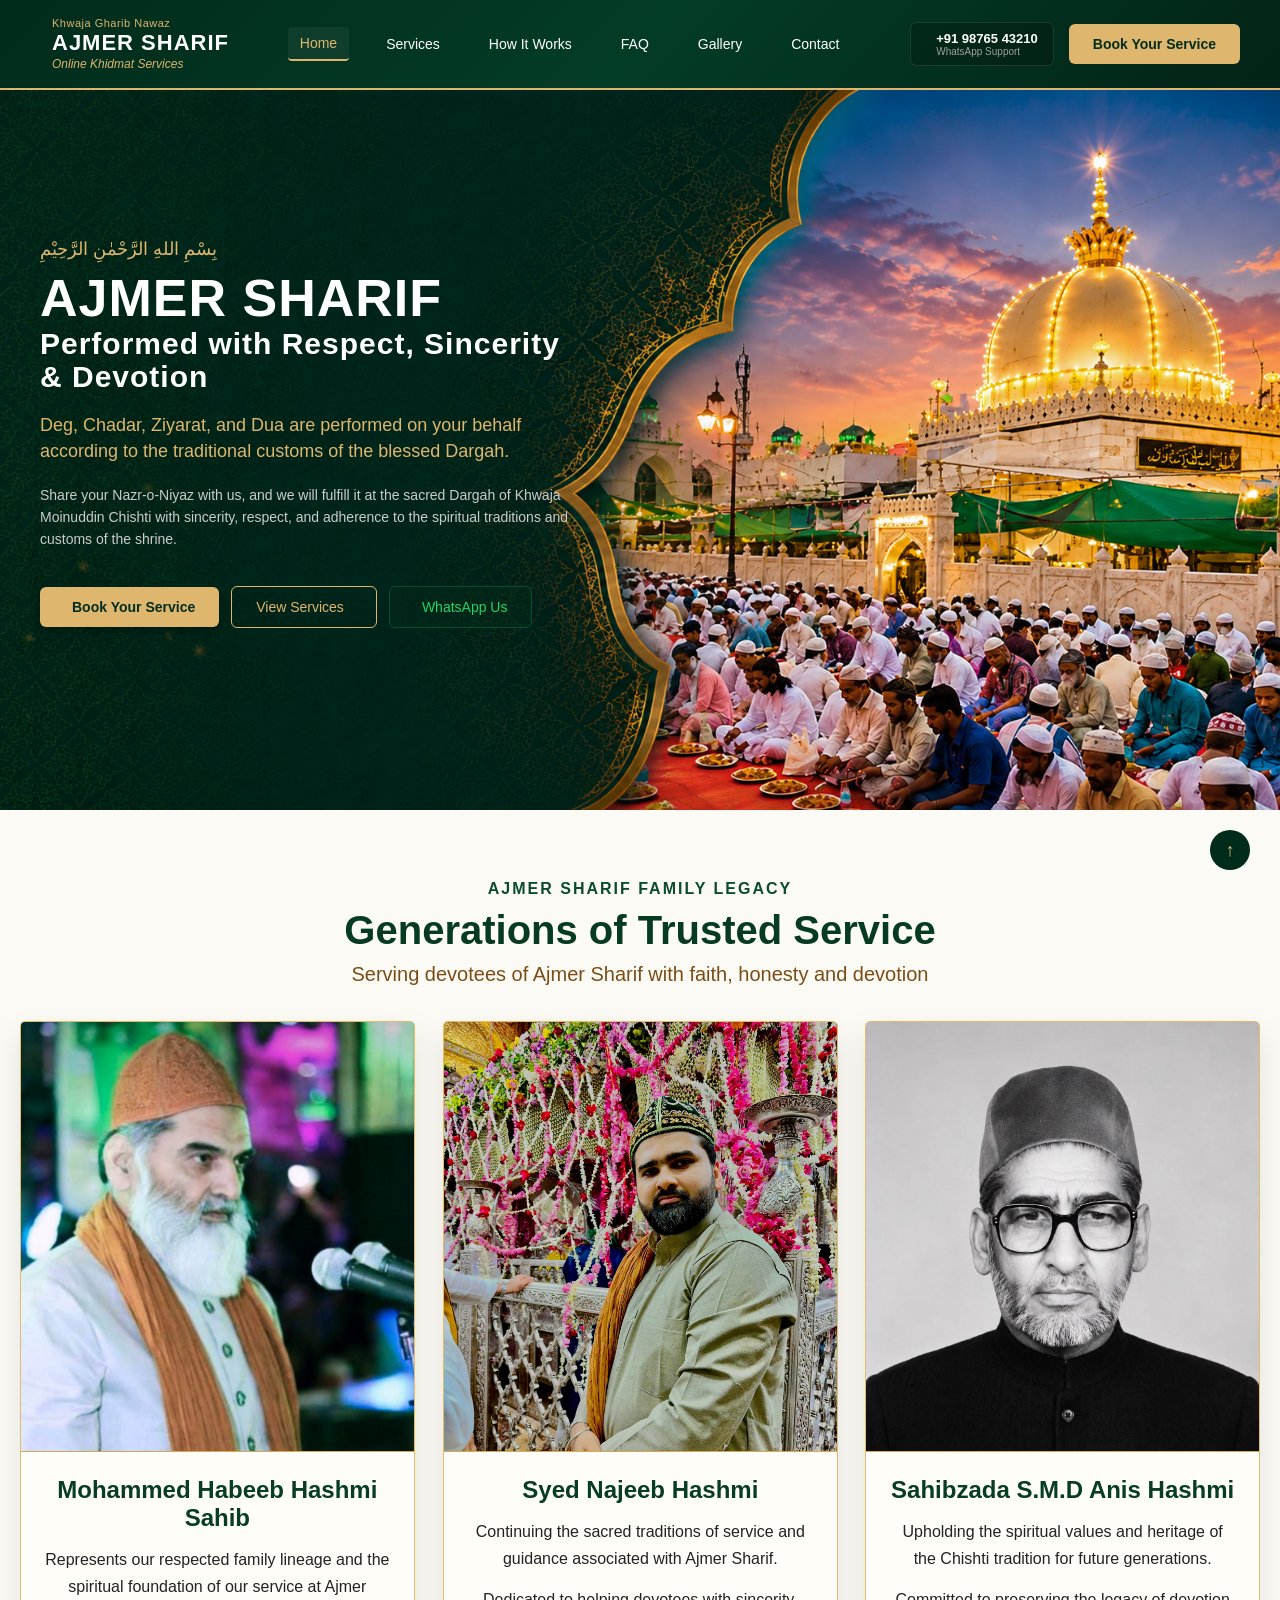
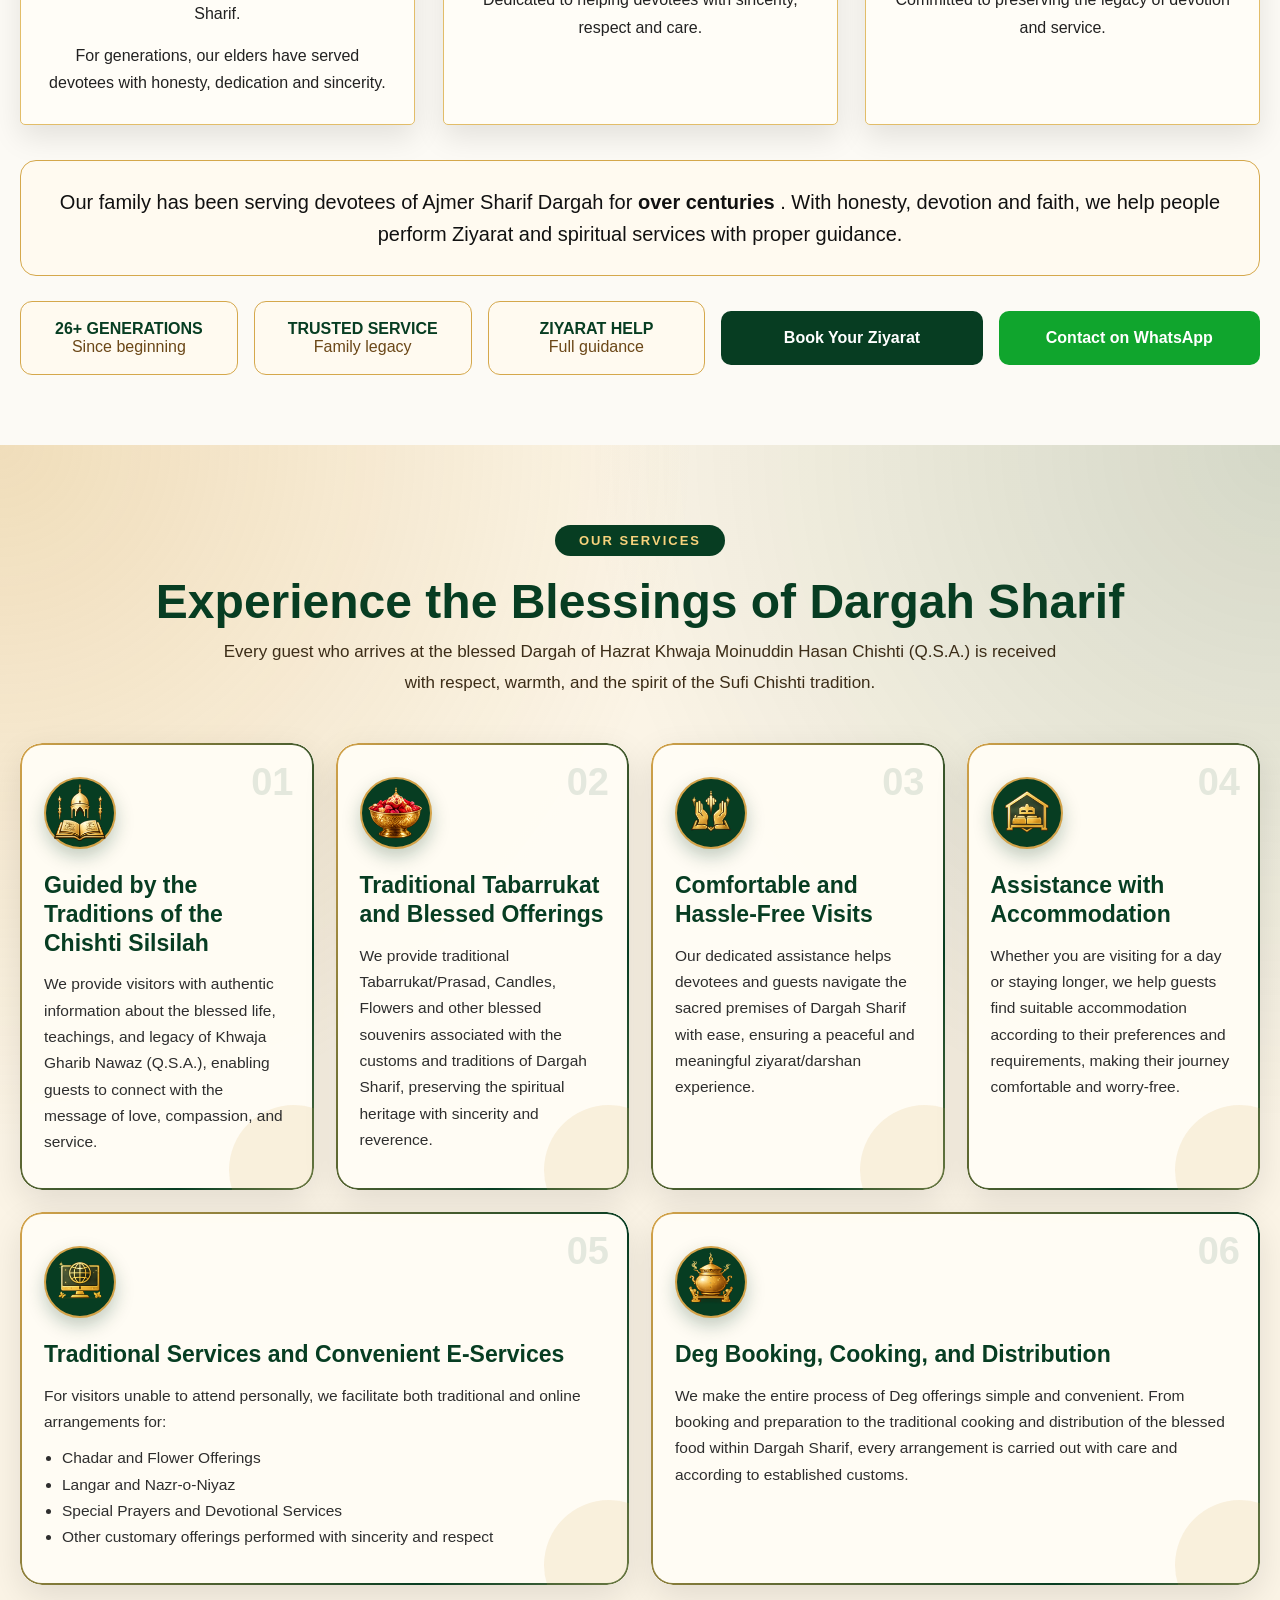
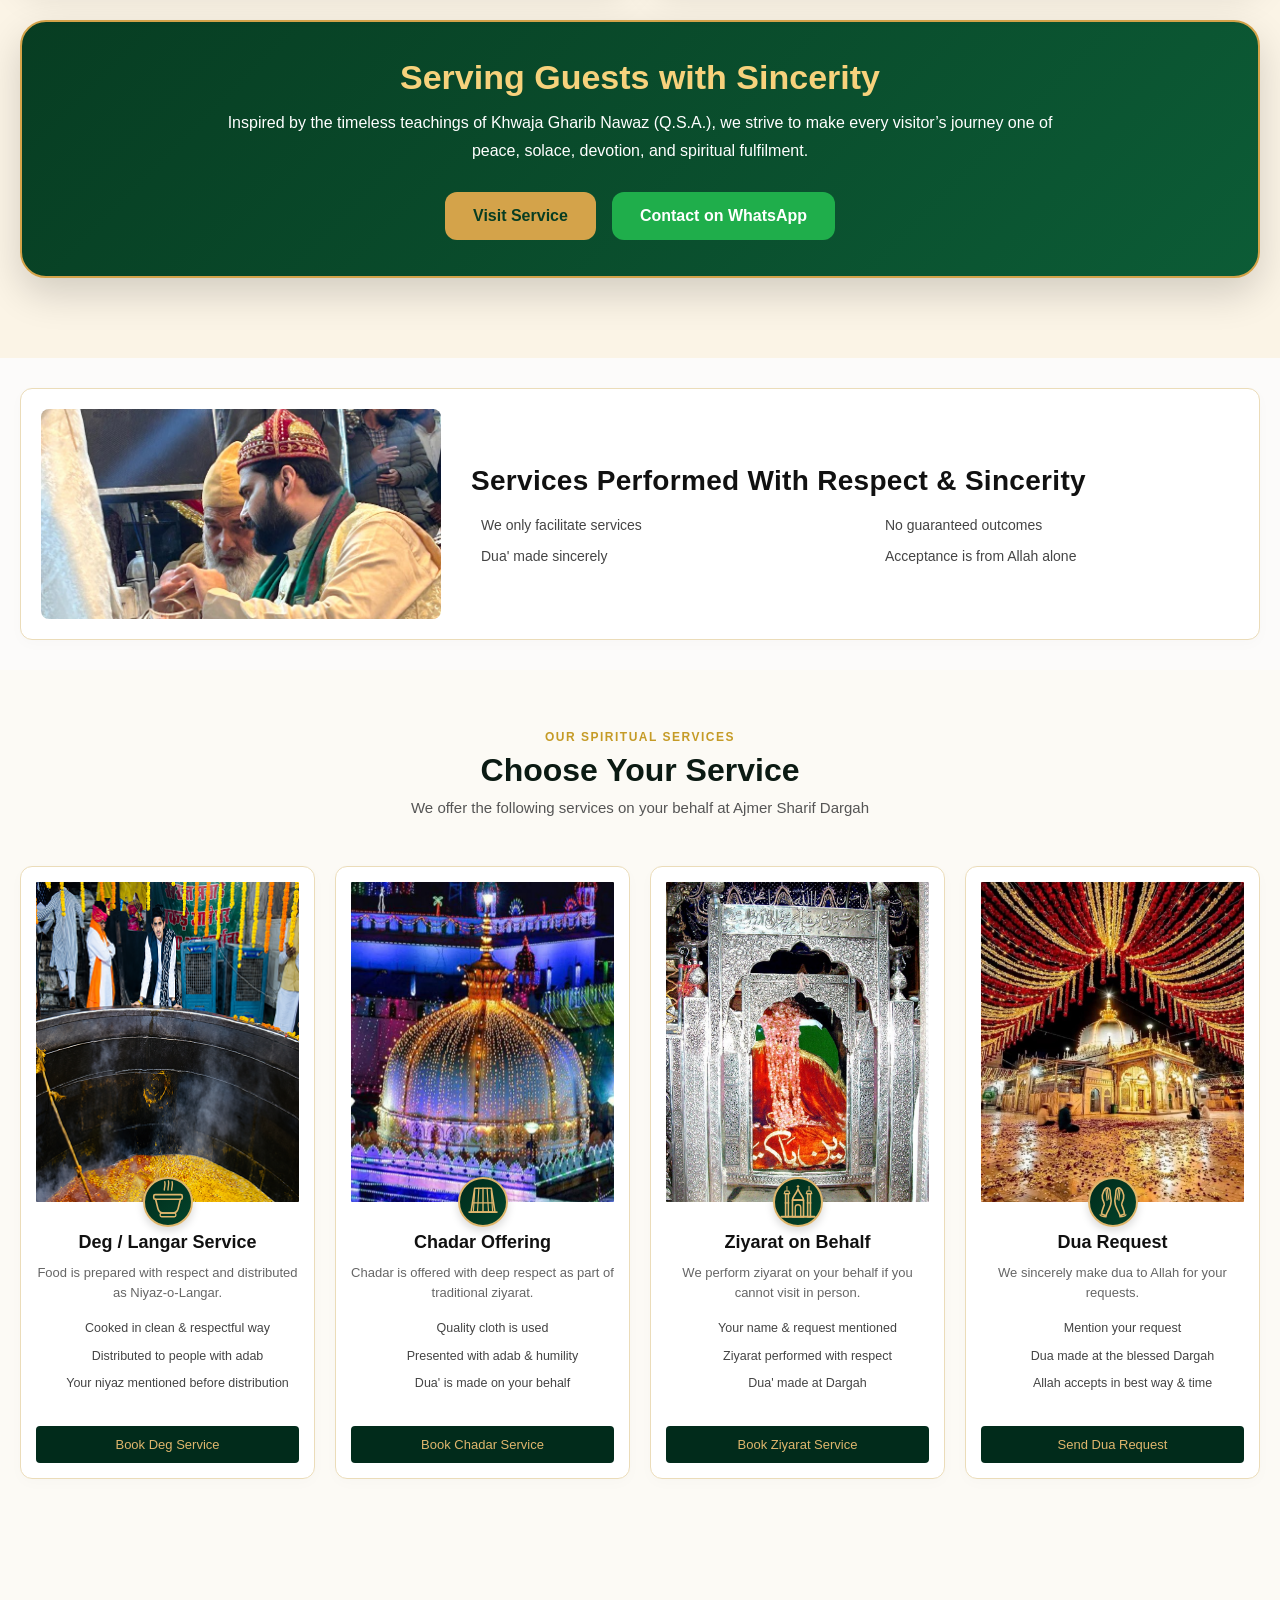
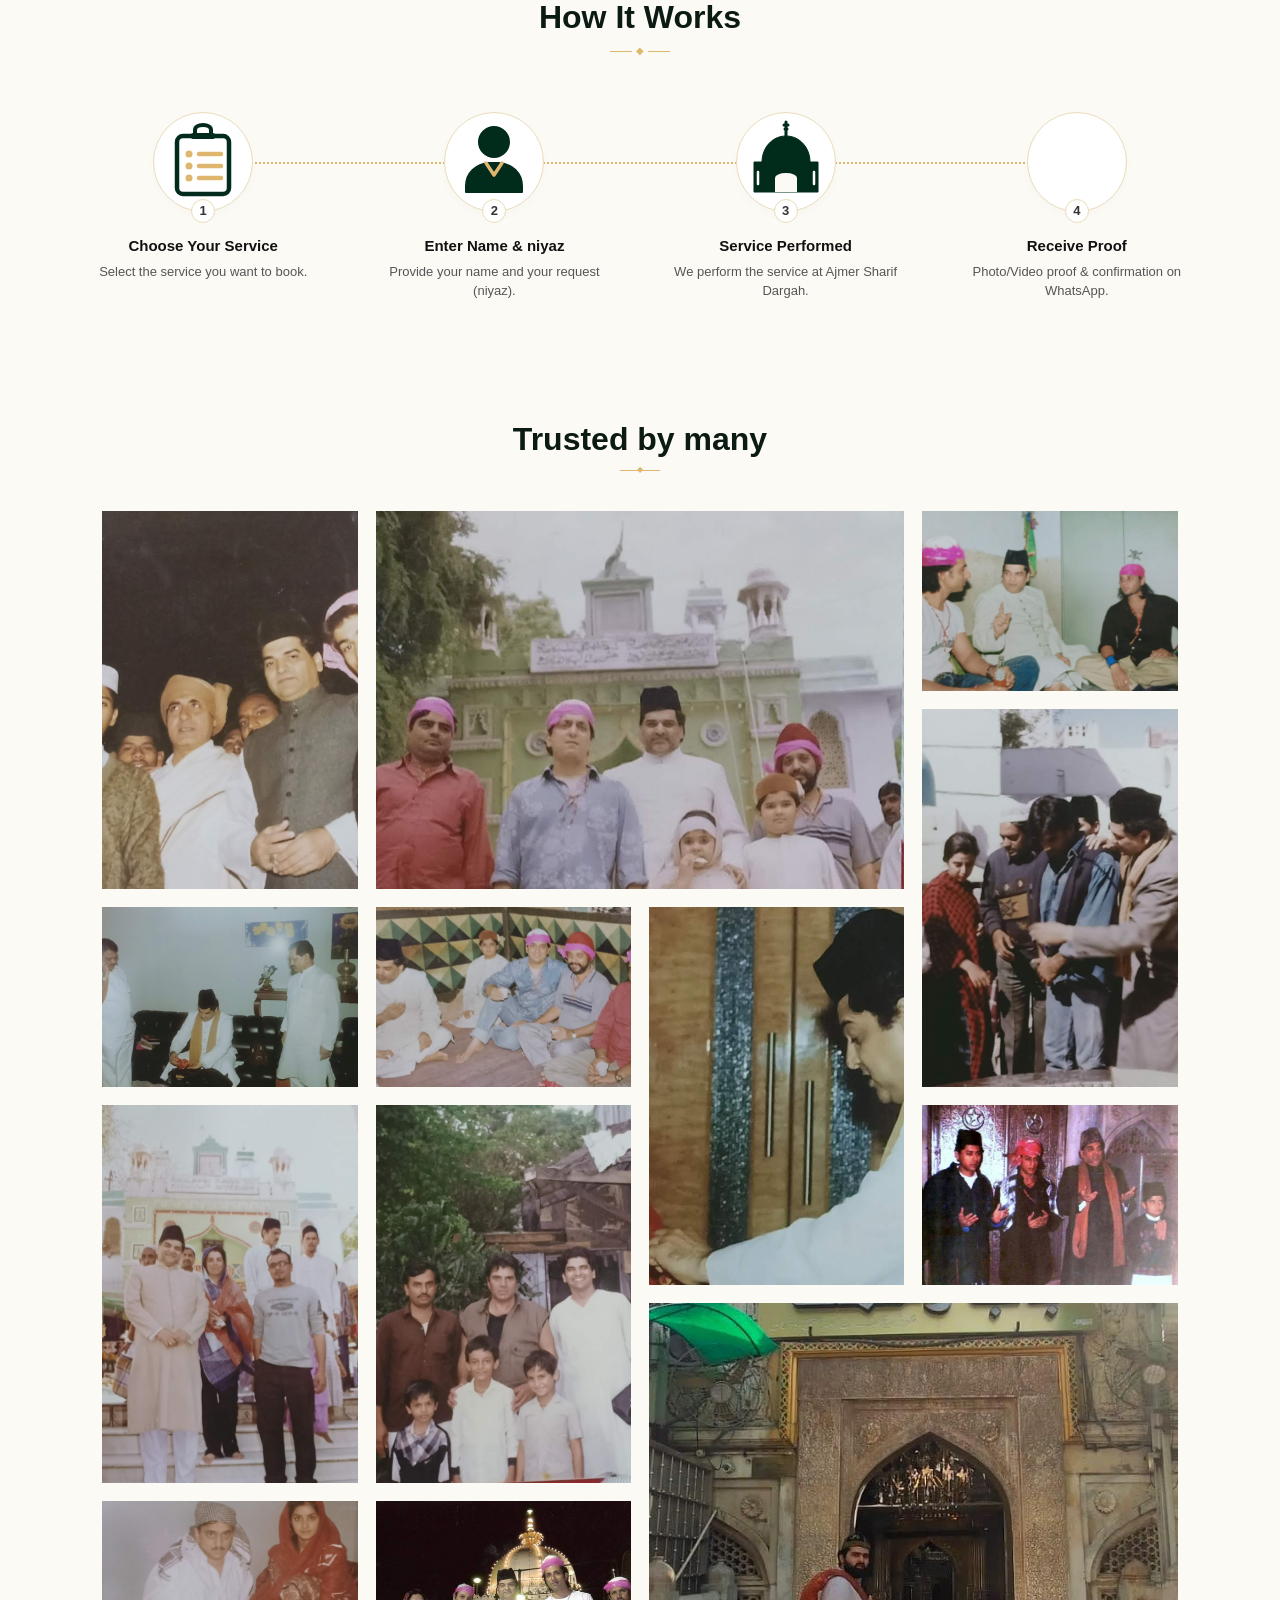
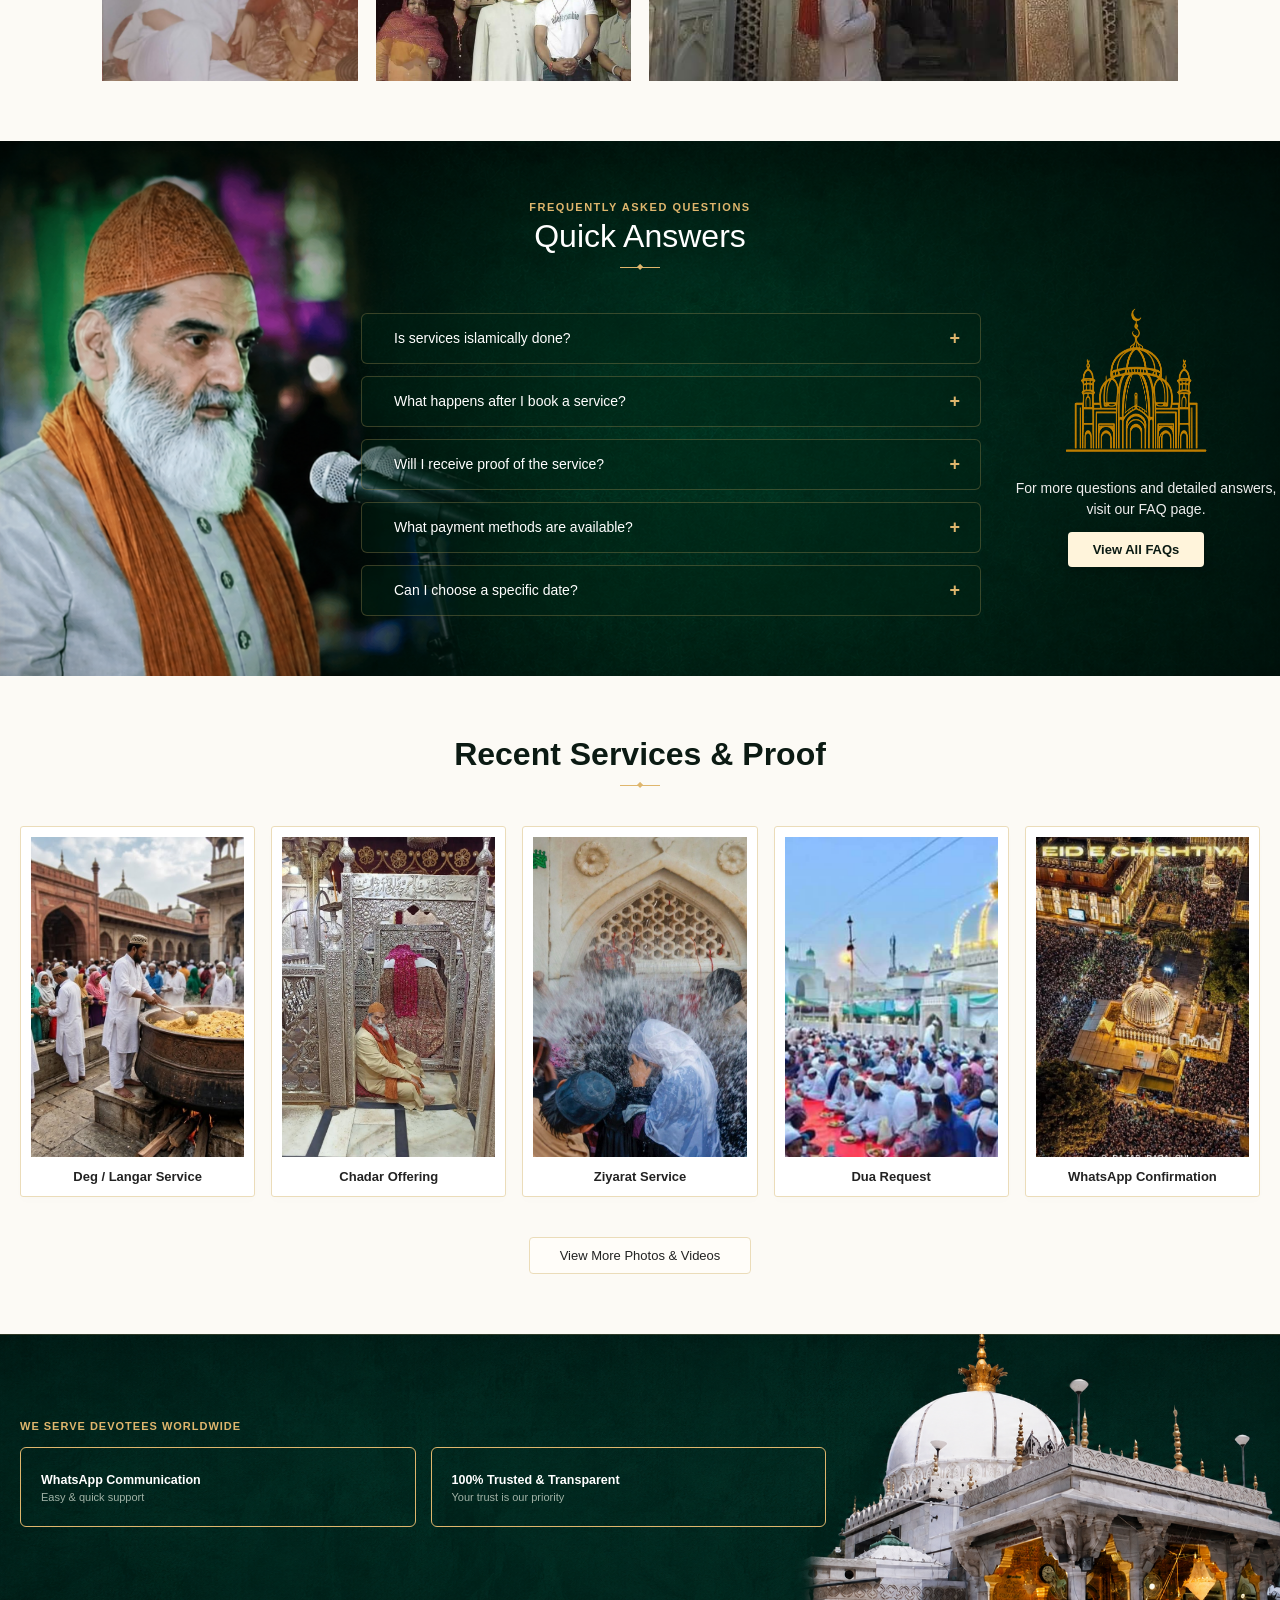
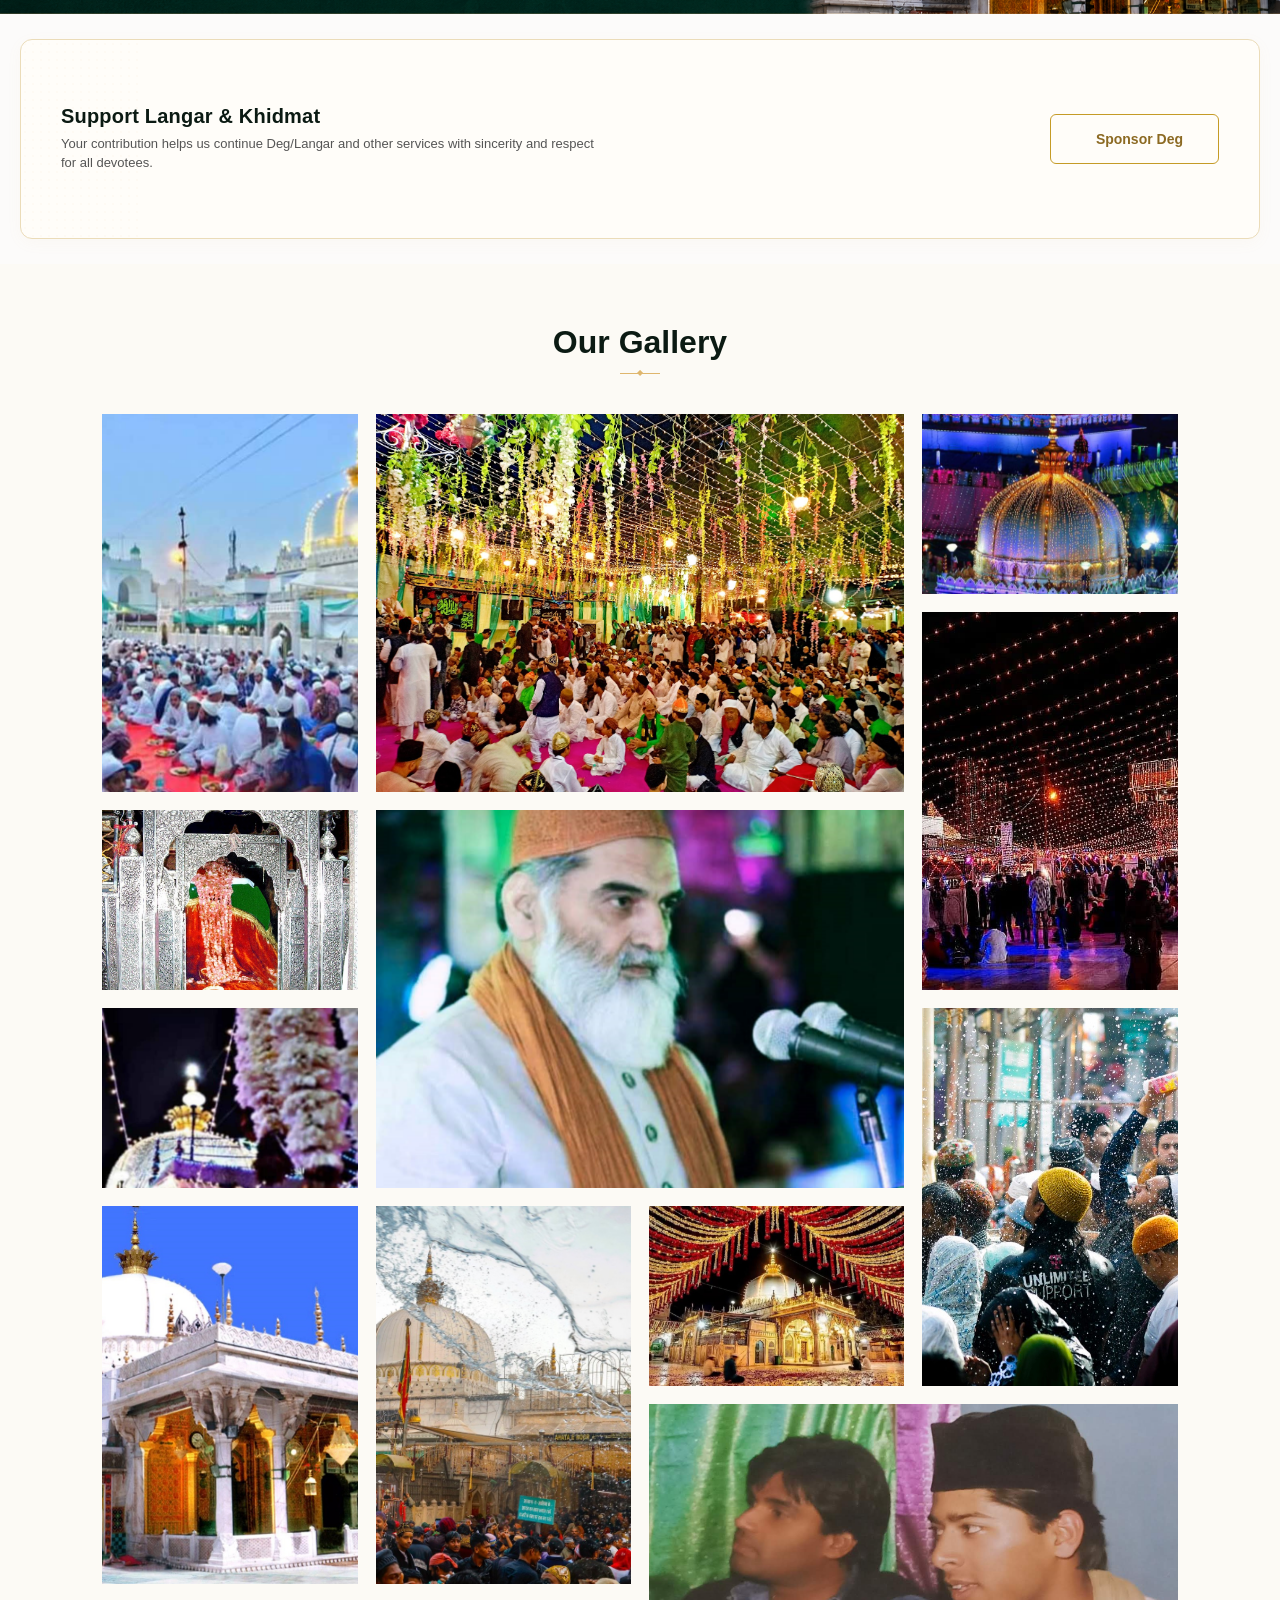
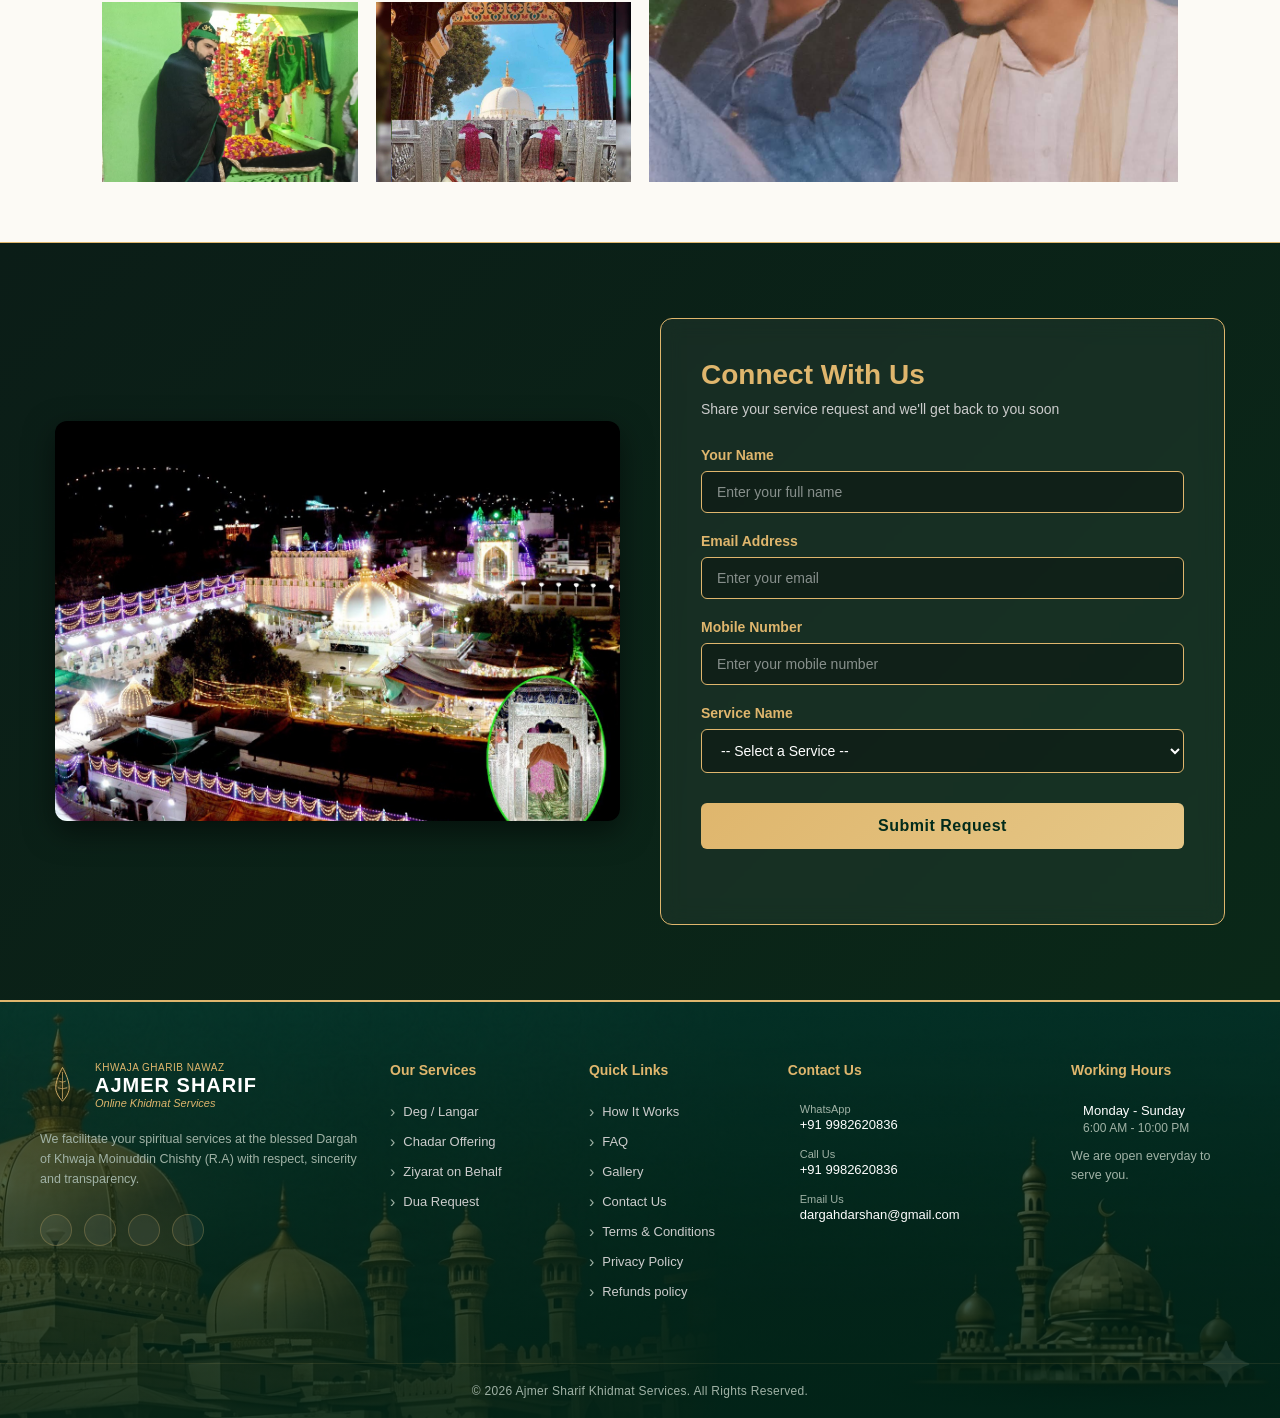
==== commit c4a8d03d: "...chnage" ====
--- a/index.html
+++ b/index.html
@@ -1,1249 +1,1289 @@
-<!DOCTYPE html><html lang="en"><head>
-    <meta charset="UTF-8">
-    <meta name="viewport" content="width=device-width, initial-scale=1.0">
-    <title>Ajmer Sharif Header</title>
-    <!-- Font Awesome Icons for WhatsApp -->
-    <link rel="stylesheet" href="https://cloudflare.com">
-    <link rel="stylesheet" href="st.css">
-    <link rel="stylesheet" href="https://cdnjs.cloudflare.com/ajax/libs/font-awesome/7.0.1/css/all.min.css">
-  </head>
-
-  <body>
-    <header class="main-header">
-      <!-- Left Side -->
-      <div class="logo-container">
-        <div class="logo-icon">
-          <!-- SVG -->
-        </div>
-
-        <div class="logo-text">
-          <span class="sub-title">Khwaja Gharib Nawaz</span>
-          <h1 class="main-title">AJMER SHARIF</h1>
-          <span class="tagline">Online Khidmat Services</span>
-        </div>
-      </div>
-
-      <!-- MENU ICON -->
-      <div class="menu-toggle" id="menuToggle">☰</div>
-
-      <!-- Navigation -->
-      <nav class="nav-menu" id="mobileMenu">
-        <a href="#home" class="nav-item active">Home</a>
-        <a href="#services" class="nav-item">Services</a>
-        <a href="#how-it-works" class="nav-item">How It Works</a>
-        
-        <a href="#faq" class="nav-item">FAQ</a>
-        <a href="/gallery.html" class="nav-item">Gallery</a>
-        <a href="#contact" class="nav-item">Contact</a>
-      </nav>
-
-      <!-- Desktop Right Side -->
-      <div class="actions-container">
-        <a href="https://wa.me/919982620836" target="_blank" class="whatsapp-btn">
-          <i class="fab fa-whatsapp"></i>
-
-          <div class="whatsapp-text">
-            <span class="phone-number">+91 98765 43210</span>
-            <span class="support-label">WhatsApp Support</span>
-          </div>
-        </a>
-
-        <a href="#contact" class="book-btn"> Book Your Service </a>
-      </div>
-    </header>
-
-    <section id="home" class="hero-section">
-      <div class="container">
-        <!-- Left Side Content Box -->
-        <div class="hero-content">
-          <!-- Arabic Calligraphy Text/Subtext -->
-          <p class="arabic-text">بِسْمِ اللهِ الرَّحْمٰنِ الرَّحِيْمِ</p>
-
-          <!-- <span class="sub-heading">Online Khidmat at</span> -->
-          <h1 class="main-heading"><span class="main-title" style="font-size: 50px;">AJMER SHARIF</span><br>
-Performed with Respect, Sincerity & Devotion
-</h1>
-
-          <h2 class="services-highlight">
-          Deg, Chadar, Ziyarat, and Dua are performed on your behalf according to the traditional customs of the blessed Dargah.
-          </h2>
-
-          <p class="description">
-           Share your Nazr-o-Niyaz with us, and we will fulfill it at the sacred Dargah of Khwaja Moinuddin Chishti with sincerity, respect, and adherence to the spiritual traditions and customs of the shrine.
-
+<!DOCTYPE html>
+<html lang="en">
+
+<head>
+  <meta charset="UTF-8">
+  <meta name="viewport" content="width=device-width, initial-scale=1.0">
+  <title>Ajmer Sharif Header</title>
+  <!-- Font Awesome Icons for WhatsApp -->
+  <link rel="stylesheet" href="https://cloudflare.com">
+  <link rel="stylesheet" href="st.css">
+  <link href="https://unpkg.com/aos@2.3.1/dist/aos.css" rel="stylesheet">
+  <link rel="stylesheet" href="https://cdnjs.cloudflare.com/ajax/libs/font-awesome/7.0.1/css/all.min.css">
+</head>
+
+<body>
+  <header class="main-header">
+    <!-- Left Side -->
+    <div class="logo-container">
+      <div class="logo-icon">
+        <!-- SVG -->
+      </div>
+
+      <div class="logo-text">
+        <span class="sub-title" data-aos="fade-right" data-aos-duration="700">Khwaja Gharib Nawaz</span>
+        <h1 class="main-title" data-aos="fade-down" data-aos-duration="900">AJMER SHARIF</h1>
+        <span class="tagline" data-aos="fade-left" data-aos-duration="700">Online Khidmat Services</span>
+      </div>
+    </div>
+
+    <!-- MENU ICON -->
+    <div class="menu-toggle" id="menuToggle">☰</div>
+
+    <!-- Navigation -->
+    <nav class="nav-menu" id="mobileMenu">
+      <a href="#home" class="nav-item active">Home</a>
+      <a href="#services" class="nav-item">Services</a>
+      <a href="#how-it-works" class="nav-item">How It Works</a>
+
+      <a href="#faq" class="nav-item">FAQ</a>
+      <a href="/gallery.html" class="nav-item">Gallery</a>
+      <a href="#contact" class="nav-item">Contact</a>
+    </nav>
+
+    <!-- Desktop Right Side -->
+    <div class="actions-container">
+      <a href="https://wa.me/919982620836" target="_blank" class="whatsapp-btn">
+        <i class="fab fa-whatsapp"></i>
+
+        <div class="whatsapp-text">
+          <span class="phone-number">+91 98765 43210</span>
+          <span class="support-label">WhatsApp Support</span>
+        </div>
+      </a>
+
+      <a href="#contact" class="book-btn"> Book Your Service </a>
+    </div>
+  </header>
+
+  <section id="home" class="hero-section">
+    <div class="container">
+      <!-- Left Side Content Box -->
+      <div class="hero-content">
+        <!-- Arabic Calligraphy Text/Subtext -->
+        <p class="arabic-text">بِسْمِ اللهِ الرَّحْمٰنِ الرَّحِيْمِ</p>
+
+        <!-- <span class="sub-heading">Online Khidmat at</span> -->
+        <h1 class="main-heading" data-aos="zoom-in" data-aos-duration="1000"><span class="main-title">AJMER SHARIF</span><br>
+          Performed with Respect, Sincerity & Devotion
+        </h1>
+
+        <h2 class="services-highlight">
+          Deg, Chadar, Ziyarat, and Dua are performed on your behalf according to the traditional customs of the blessed
+          Dargah.
+        </h2>
+
+        <p class="description">
+          Share your Nazr-o-Niyaz with us, and we will fulfill it at the sacred Dargah of Khwaja Moinuddin Chishti with
+          sincerity, respect, and adherence to the spiritual traditions and customs of the shrine.
+
+        </p>
+
+        <!-- Call to Action Buttons -->
+        <div class="cta-buttons">
+          <a href="#contact" class="btn-book">
+            <i class="fa-regular fa-calendar-days"></i> Book Your Service
+          </a>
+          <a href="#services" class="btn-view">
+            View Services <i class="fa-solid fa-arrow-right"></i>
+          </a>
+          <a href="https://wa.me" class="btn-whatsapp" target="_blank">
+            <i class="fa-brands fa-whatsapp"></i> WhatsApp Us
+          </a>
+        </div>
+      </div>
+
+      <!-- Bottom Features Bar -->
+      <div class="features-bar">
+        <!-- Feature 1 -->
+        <div class="feature-item">
+          <div class="feature-icon">
+            <i class="fa-solid fa-shield-halved"></i>
+          </div>
+          <div class="feature-text">
+            <h3>Secure & Trusted</h3>
+            <p>100% Safe Booking</p>
+          </div>
+        </div>
+        <!-- Feature 2 -->
+        <div class="feature-item">
+          <div class="feature-icon"><i class="fa-solid fa-camera"></i></div>
+          <div class="feature-text">
+            <h3>Photo/Video Proof</h3>
+            <p>On WhatsApp</p>
+          </div>
+        </div>
+        <!-- Feature 3 -->
+        <div class="feature-item">
+          <div class="feature-icon"><i class="fa-solid fa-globe"></i></div>
+          <div class="feature-text">
+            <h3>Worldwide Service</h3>
+            <p>For Devotees</p>
+          </div>
+        </div>
+        <!-- Feature 4 -->
+        <div class="feature-item">
+          <div class="feature-icon"><i class="fa-solid fa-lock"></i></div>
+          <div class="feature-text">
+            <h3>Secure Payments</h3>
+            <p>UPI, Cards & More</p>
+          </div>
+        </div>
+      </div>
+    </div>
+  </section>
+
+  <!-- intro section -->
+
+  <section class="legacy-section">
+    <div class="legacy-bg"></div>
+
+    <div class="legacy-container">
+      <p class="legacy-subtitle">Ajmer Sharif Family Legacy</p>
+      <h2>Generations of Trusted Service</h2>
+      <p class="legacy-desc">Serving devotees of Ajmer Sharif with faith, honesty and devotion</p>
+
+      <div class="legacy-grid">
+
+        <div class="legacy-card" data-aos="fade-right" data-aos-delay="100" data-aos-duration="900">
+          <div class="round-img">
+            <img src="images/chacha.jpg" alt="">
+          </div>
+
+          <h3>Mohammed Habeeb Hashmi Sahib</h3>
+
+          <p>
+            Represents our respected family lineage and the spiritual
+            foundation of our service at Ajmer Sharif.
           </p>
 
-          <!-- Call to Action Buttons -->
-          <div class="cta-buttons">
-            <a href="#contact" class="btn-book">
-              <i class="fa-regular fa-calendar-days"></i> Book Your Service
-            </a>
-            <a href="#services" class="btn-view">
-              View Services <i class="fa-solid fa-arrow-right"></i>
-            </a>
-            <a href="https://wa.me" class="btn-whatsapp" target="_blank">
-              <i class="fa-brands fa-whatsapp"></i> WhatsApp Us
-            </a>
-          </div>
-        </div>
-
-        <!-- Bottom Features Bar -->
-        <div class="features-bar">
-          <!-- Feature 1 -->
-          <div class="feature-item">
-            <div class="feature-icon">
-              <i class="fa-solid fa-shield-halved"></i>
-            </div>
-            <div class="feature-text">
-              <h3>Secure & Trusted</h3>
-              <p>100% Safe Booking</p>
-            </div>
-          </div>
-          <!-- Feature 2 -->
-          <div class="feature-item">
-            <div class="feature-icon"><i class="fa-solid fa-camera"></i></div>
-            <div class="feature-text">
-              <h3>Photo/Video Proof</h3>
-              <p>On WhatsApp</p>
-            </div>
-          </div>
-          <!-- Feature 3 -->
-          <div class="feature-item">
-            <div class="feature-icon"><i class="fa-solid fa-globe"></i></div>
-            <div class="feature-text">
-              <h3>Worldwide Service</h3>
-              <p>For Devotees</p>
-            </div>
-          </div>
-          <!-- Feature 4 -->
-          <div class="feature-item">
-            <div class="feature-icon"><i class="fa-solid fa-lock"></i></div>
-            <div class="feature-text">
-              <h3>Secure Payments</h3>
-              <p>UPI, Cards & More</p>
-            </div>
-          </div>
-        </div>
-      </div>
-    </section>
-
-    <!-- intro section -->
-
-    <section class="legacy-section">
-  <div class="legacy-bg"></div>
-
-  <div class="legacy-container">
-    <p class="legacy-subtitle">Ajmer Sharif Family Legacy</p>
-    <h2>26 Generations of Trusted Service</h2>
-    <p class="legacy-desc">Serving devotees of Ajmer Sharif with faith, honesty and devotion</p>
-
-    <div class="legacy-main">
-      <!-- Left Tabs -->
-      <div class="legacy-left">
-        <div class="legacy-tabs">
-          <button class="tab-btn active" data-tab="wali">Salamullah Alaih</button>
-          <button class="tab-btn" data-tab="najim">Quddisa Sirruhu Al-Aziz</button>
-        </div>
-
-        <div class="tab-content active" id="wali">
-          <div class="legacy-content-card">
-            <div class="round-img">
-              <img src="images/clientImage/IMG_20200410_094103.jpg" alt="Ajmer Sharif">
-            </div>
-
-            <div>
-              <h3>Salamullah Alaih</h3>
-              <p>
-                Walid Sahab represents our respected family lineage and the spiritual
-                foundation of our service at Ajmer Sharif.
+          <p>
+            For generations, our elders have served devotees with honesty,
+            dedication and sincerity.
+          </p>
+        </div>
+
+        <div class="legacy-card" data-aos="flip-up" data-aos-delay="250" data-aos-duration="900">
+          <div class="round-img ">
+            <img src="images/Website images/ea898d95-93e1-4fce-807d-6ab109fd4b46.jpg" alt="">
+          </div>
+
+          <h3>Syed Najeeb Hashmi</h3>
+
+          <p>
+            Continuing the sacred traditions of service and guidance
+            associated with Ajmer Sharif.
+          </p>
+
+          <p>
+            Dedicated to helping devotees with sincerity, respect and care.
+          </p>
+        </div>
+
+        <div class="legacy-card" data-aos="fade-left" data-aos-delay="400" data-aos-duration="900">
+          <div class="round-img">
+            <img src="images/WhatsApp Image 2026-06-11 at 10.02.03 AM.jpeg" alt="">
+          </div>
+
+          <h3>Sahibzada S.M.D Anis Hashmi</h3>
+
+          <p>
+            Upholding the spiritual values and heritage of the Chishti
+            tradition for future generations.
+          </p>
+
+          <p>
+            Committed to preserving the legacy of devotion and service.
+          </p>
+        </div>
+
+      </div>
+
+      <div class="legacy-note">
+        Our family has been serving devotees of Ajmer Sharif Dargah for <strong style=" ">over centuries</strong> .
+        With honesty, devotion and faith, we help people perform Ziyarat and spiritual
+        services with proper guidance.
+      </div>
+
+      <div class="legacy-bottom">
+        <div class="stat">
+          <strong>26+ Generations</strong>
+          <span>Since beginning</span>
+        </div>
+
+        <div class="stat">
+          <strong>Trusted Service</strong>
+          <span>Family legacy</span>
+        </div>
+
+        <div class="stat">
+          <strong>Ziyarat Help</strong>
+          <span>Full guidance</span>
+        </div>
+
+        <a href="#contact" class="btn dark">Book Your Ziyarat</a>
+        <a href="https://wa.me/919982620836" class="btn green">Contact on WhatsApp</a>
+      </div>
+    </div>
+  </section>
+
+
+
+  <!-- servisesection -->
+
+  <section id="asds-dargah-services-2026" class="asds-dargah-services-2026">
+    <div class="asds-wrap-2026">
+
+      <div class="asds-head-2026">
+        <span class="asds-label-2026" data-aos="fade-right" data-aos-duration="700">Our Services</span>
+
+        <h2 class="asds-title-2026" data-aos="fade-up" data-aos-duration="900">
+          Experience the Blessings of Dargah Sharif
+        </h2>
+
+        <!-- <p class="asds-subtitle-2026">
+          With Peace, Ease, and Traditional Hospitality
+        </p> -->
+
+        <p class="asds-intro-2026">
+          Every guest who arrives at the blessed Dargah of Hazrat Khwaja Moinuddin Hasan Chishti (Q.S.A.)
+          is received with respect, warmth, and the spirit of the Sufi Chishti tradition.
+        </p>
+      </div>
+
+      <div class="asds-grid-2026">
+
+        <article class="asds-card-2026" data-aos="fade-up" data-aos-duration="900">
+          <span class="asds-num-2026">01</span>
+          <div class="asds-icon-2026"><img src="images/icons/ChatGPT Image Jun 9, 2026, 04_45_07 PM.png"></div>
+          <h3>Guided by the Traditions of the Chishti Silsilah</h3>
+          <p>
+            We provide visitors with authentic information about the blessed life, teachings,
+            and legacy of Khwaja Gharib Nawaz (Q.S.A.), enabling guests to connect with the
+            message of love, compassion, and service.
+          </p>
+        </article>
+
+        <article class="asds-card-2026" data-aos="fade-up" data-aos-duration="900">
+          <span class="asds-num-2026">02</span>
+          <div class="asds-icon-2026"><img src="images/icons/ChatGPT Image Jun 9, 2026, 04_47_04 PM.png"></div>
+          <h3>Traditional Tabarrukat and Blessed Offerings</h3>
+          <p>
+            We provide traditional Tabarrukat/Prasad, Candles, Flowers and other blessed souvenirs
+            associated with the customs and traditions of Dargah Sharif, preserving the spiritual
+            heritage with sincerity and reverence.
+          </p>
+        </article>
+
+        <article class="asds-card-2026" data-aos="fade-up" data-aos-duration="900">
+          <span class="asds-num-2026">03</span>
+          <div class="asds-icon-2026"><img src="images/icons/ChatGPT Image Jun 9, 2026, 04_48_59 PM.png"></div>
+          <h3>Comfortable and Hassle-Free Visits</h3>
+          <p>
+            Our dedicated assistance helps devotees and guests navigate the sacred premises of
+            Dargah Sharif with ease, ensuring a peaceful and meaningful ziyarat/darshan experience.
+          </p>
+        </article>
+
+        <article class="asds-card-2026" data-aos="fade-up" data-aos-duration="900">
+          <span class="asds-num-2026">04</span>
+          <div class="asds-icon-2026"><img src="images/icons/ChatGPT Image Jun 9, 2026, 04_50_55 PM.png"></div>
+          <h3>Assistance with Accommodation</h3>
+          <p>
+            Whether you are visiting for a day or staying longer, we help guests find suitable
+            accommodation according to their preferences and requirements, making their journey
+            comfortable and worry-free.
+          </p>
+        </article>
+
+        <article class="asds-card-2026 asds-wide-2026" data-aos="fade-up" data-aos-duration="900">
+          <span class="asds-num-2026">05</span>
+          <div class="asds-icon-2026"><img src="images/icons/ChatGPT Image Jun 9, 2026, 05_00_38 PM.png"></div>
+          <h3>Traditional Services and Convenient E-Services</h3>
+          <p>
+            For visitors unable to attend personally, we facilitate both traditional and online
+            arrangements for:
+          </p>
+          <ul>
+            <li>Chadar and Flower Offerings</li>
+            <li>Langar and Nazr-o-Niyaz</li>
+            <li>Special Prayers and Devotional Services</li>
+            <li>Other customary offerings performed with sincerity and respect</li>
+          </ul>
+        </article>
+
+        <article class="asds-card-2026 asds-wide-2026" data-aos="fade-up" data-aos-duration="900">
+          <span class="asds-num-2026">06</span>
+          <div class="asds-icon-2026"><img src="images/icons/ChatGPT Image Jun 9, 2026, 04_53_02 PM.png"></div>
+          <h3>Deg Booking, Cooking, and Distribution</h3>
+          <p>
+            We make the entire process of Deg offerings simple and convenient. From booking and
+            preparation to the traditional cooking and distribution of the blessed food within
+            Dargah Sharif, every arrangement is carried out with care and according to established customs.
+          </p>
+        </article>
+
+      </div>
+
+      <div class="asds-footer-2026">
+        <h3>Serving Guests with Sincerity</h3>
+        <p>
+          Inspired by the timeless teachings of Khwaja Gharib Nawaz (Q.S.A.), we strive to make
+          every visitor’s journey one of peace, solace, devotion, and spiritual fulfilment.
+        </p>
+
+        <div class="asds-buttons-2026">
+          <a href="#services" class="asds-btn-2026 asds-btn-main-2026"> Visit Service</a>
+          <a href="https://wa.me/919982620836" class="asds-btn-2026 asds-btn-whatsapp-2026">Contact on WhatsApp</a>
+        </div>
+      </div>
+
+    </div>
+  </section>
+
+
+
+
+
+
+
+
+  <!-- infosection -->
+
+  <div class="as-note-section-container">
+    <div class="as-note-main-box">
+      <!-- Left Side Image Box -->
+      <div class="as-note-image-wrapper">
+        <!-- यहाँ अपनी इमेज का पाथ डालें, जैसे quran.jpg या जो भी इमेज आपके पास हो -->
+        <img src="images/clientImage/46cfbd7c-9afb-4f3a-837a-db4f21c732ac.jpg" alt="Spiritual Book"
+          class="as-note-thumbnail">
+      </div>
+
+      <!-- Center Content Box (Title and Features) -->
+      <div class="as-note-content-center">
+        <h3 class="as-note-main-heading">
+          Services Performed With Respect & Sincerity
+        </h3>
+
+        <div class="as-note-features-grid">
+          <!-- Point 1 -->
+          <div class="as-note-grid-item">
+            <span class="as-note-icon-circle"><i class="fa-solid fa-circle-check"></i></span>
+            <p class="as-note-item-text">We only facilitate services</p>
+          </div>
+          <!-- Point 2 -->
+          <div class="as-note-grid-item">
+            <span class="as-note-icon-circle"><i class="fa-solid fa-circle-check"></i></span>
+            <p class="as-note-item-text">No guaranteed outcomes</p>
+          </div>
+          <!-- Point 3 -->
+          <div class="as-note-grid-item">
+            <span class="as-note-icon-circle"><i class="fa-solid fa-circle-check"></i></span>
+            <p class="as-note-item-text">Dua' made sincerely</p>
+          </div>
+          <!-- Point 4 -->
+          <div class="as-note-grid-item">
+            <span class="as-note-icon-circle"><i class="fa-solid fa-circle-check"></i></span>
+            <p class="as-note-item-text">Acceptance is from Allah alone</p>
+          </div>
+        </div>
+      </div>
+
+      <!-- Right Side Quote Box -->
+
+    </div>
+  </div>
+
+  <!-- choise servise section -->
+  <section id="services" class="as-srv-section">
+    <div class="as-srv-container">
+      <!-- Section Header -->
+      <div class="as-srv-header">
+        <span class="as-srv-top-tag">OUR SPIRITUAL SERVICES</span>
+        <h2 class="as-srv-main-title" data-aos="fade-up" data-aos-duration="900">Choose Your Service</h2>
+        <p class="as-srv-subtitle">
+          We offer the following services on your behalf at Ajmer Sharif
+          Dargah
+        </p>
+      </div>
+
+      <!-- Services 4-Column Grid -->
+      <div class="as-srv-grid">
+        <!-- Card 1: Deg / Langar Service -->
+        <div class="as-srv-card" data-aos="fade-up" data-aos-duration="800">
+          <div class="as-srv-image-box">
+            <img src="images/ChatGPT Image Jun 12, 2026, 12_52_00 PM.png" alt="Deg / Langar Service" class="as-srv-img">
+            <div class="as-srv-icon-badge">
+              <svg viewBox="0 0 100 100" width="100" height="100" fill="none" xmlns="http://w3.org">
+                <!-- भाप की लकीरें (Steam Lines) -->
+                <path d="M42,24 C42,16 45,14 43,6 M50,24 C50,14 53,12 51,4 M58,24 C58,16 61,14 59,6" stroke="#dfb66d"
+                  stroke-width="3" stroke-linecap="round" stroke-linejoin="round"></path>
+
+                <!-- बर्तन का ऊपरी किनारा (Rim) -->
+                <path
+                  d="M22,34 L78,34 C80,34 81,35.5 81,37 L81,41 C81,42.5 80,44 78,44 L22,44 C20,44 19,42.5 19,41 L19,37 C19,35.5 20,34 22,34 Z"
+                  stroke="#dfb66d" stroke-width="3.5" stroke-linecap="round" stroke-linejoin="round"></path>
+
+                <!-- मुख्य कटोरा / देग (Bowl Base) -->
+                <path d="M23,44 L28,64 C29.5,70 35,74 41,74 L59,74 C65,74 70.5,70 72,64 L77,44" stroke="#dfb66d"
+                  stroke-width="3.5" stroke-linecap="round" stroke-linejoin="round"></path>
+
+                <!-- देग का निचला स्टैंड (Bottom Ring Base) -->
+                <path
+                  d="M36,74 L64,74 C66,74 67,75.5 67,77 L67,79 C67,80.5 66,82 64,82 L36,82 C34,82 33,80.5 33,79 L33,77 C33,75.5 34,74 36,74 Z"
+                  stroke="#dfb66d" stroke-width="3" stroke-linecap="round"></path>
+              </svg>
+            </div>
+          </div>
+          <div class="as-srv-content">
+            <h3 class="as-srv-card-title">Deg / Langar Service</h3>
+            <p class="as-srv-card-desc">
+              Food is prepared with respect and distributed as Niyaz-o-Langar.
+            </p>
+            <ul class="as-srv-list">
+              <li>Cooked in clean & respectful way</li>
+              <li>Distributed to people with adab</li>
+              <li>Your niyaz mentioned before distribution</li>
+            </ul>
+            <a href="#contact" class="as-srv-btn">Book Deg Service</a>
+          </div>
+        </div>
+
+        <!-- Card 2: Chadar Offering -->
+        <div class="as-srv-card" data-aos="fade-up" data-aos-duration="800">
+          <div class="as-srv-image-box">
+            <img src="images/clientImage/IMG_20180905_010040.jpg" alt="Chadar Offering" class="as-srv-img">
+            <div class="as-srv-icon-badge">
+              <svg viewBox="0 0 100 100" width="100" height="100" fill="none" xmlns="http://w3.org">
+                <!-- बाहरी चौकोर फ्रेम/मजार बेस (Outer Frame Structure) -->
+                <path d="M32,20 L68,20 L76,72 L24,72 Z" stroke="#dfb66d" stroke-width="3.5" stroke-linecap="round"
+                  stroke-linejoin="round"></path>
+
+                <!-- नीचे का ठोस आधार / बेस बॉर्डर (Bottom Base Line) -->
+                <path d="M20,72 L80,72" stroke="#dfb66d" stroke-width="4" stroke-linecap="round"></path>
+
+                <!-- चादर की अंदरूनी लंबवत पट्टियां और डिज़ाइन लाइन्स (Vertical Web/Lines Pattern) -->
+                <!-- सेंटर पिलर/लाइन -->
+                <path d="M50,20 L50,72" stroke="#dfb66d" stroke-width="3" stroke-linecap="round"></path>
+
+                <!-- बाईं तरफ की आंतरिक खड़ी लकीरें -->
+                <path d="M41,20 L38,72" stroke="#dfb66d" stroke-width="2.5" stroke-linecap="round"></path>
+                <path d="M32,26 L29,72" stroke="#dfb66d" stroke-width="2.5" stroke-linecap="round"></path>
+
+                <!-- दाईं तरफ की आंतरिक खड़ी लकीरें -->
+                <path d="M59,20 L62,72" stroke="#dfb66d" stroke-width="2.5" stroke-linecap="round"></path>
+                <path d="M68,26 L71,72" stroke="#dfb66d" stroke-width="2.5" stroke-linecap="round"></path>
+
+                <!-- आंतरिक आड़ी डिज़ाइन बॉर्डर (Horizontal Inner Bridge) -->
+                <path d="M27,52 L73,52" stroke="#dfb66d" stroke-width="2.5" stroke-linecap="round"></path>
+              </svg>
+            </div>
+          </div>
+          <div class="as-srv-content">
+            <h3 class="as-srv-card-title">Chadar Offering</h3>
+            <p class="as-srv-card-desc">
+              Chadar is offered with deep respect as part of traditional
+              ziyarat.
+            </p>
+            <ul class="as-srv-list">
+              <li>Quality cloth is used</li>
+              <li>Presented with adab & humility</li>
+              <li>Dua' is made on your behalf</li>
+            </ul>
+            <a href="#contact" class="as-srv-btn">Book Chadar Service</a>
+          </div>
+        </div>
+
+        <!-- Card 3: Ziyarat on Behalf -->
+        <div class="as-srv-card" data-aos="fade-up" data-aos-duration="800">
+          <div class="as-srv-image-box">
+            <img src="images/clientImage/IMG_20190324_055655.jpg" alt="Ziyarat on Behalf" class="as-srv-img">
+            <div class="as-srv-icon-badge">
+              <svg viewBox="0 0 100 100" width="100" height="100" fill="none" xmlns="http://w3.org">
+                <!-- मुख्य गुंबद (Center Dome Structure) -->
+                <path d="M50,22 C56,36 62,38 62,46 L38,46 C38,38 44,36 50,22 Z" stroke="#dfb66d" stroke-width="3.5"
+                  stroke-linejoin="round"></path>
+
+                <!-- गुंबद के ऊपर का कलश/मीनार सिरा (Dome Top Finial) -->
+                <path d="M50,22 L50,14 M48,16 L52,16" stroke="#dfb66d" stroke-width="2.5" stroke-linecap="round"></path>
+
+                <!-- केंद्र का मुख्य प्रवेश द्वार / मेहराब (Center Arch Entry) -->
+                <path d="M38,46 L62,46 L62,82 L38,82 Z" stroke="#dfb66d" stroke-width="3.5" stroke-linejoin="round">
+                </path>
+                <path d="M44,82 L44,62 C44,54 56,54 56,62 L56,82" stroke="#dfb66d" stroke-width="3"
+                  stroke-linejoin="round"></path>
+
+                <!-- बाईं तरफ की मीनार (Left Minaret) -->
+                <path d="M22,26 L30,26 L32,32 L20,32 Z" stroke="#dfb66d" stroke-width="2.5" stroke-linejoin="round">
+                </path>
+                <!-- मीनार टॉप कैप -->
+                <path d="M26,26 L26,16" stroke="#dfb66d" stroke-width="2" stroke-linecap="round"></path>
+                <!-- मीनार टिप -->
+                <path d="M23,32 L29,32 L29,82 L23,82 Z" stroke="#dfb66d" stroke-width="3.5" stroke-linejoin="round">
+                </path>
+                <!-- मीनार बॉडी -->
+                <path d="M21,52 L31,52" stroke="#dfb66d" stroke-width="2.5"></path>
+                <!-- मीनार बालकनी/डिज़ाइन -->
+
+                <!-- दाईं तरफ की मीनार (Right Minaret) -->
+                <path d="M70,26 L78,26 L80,32 L68,32 Z" stroke="#dfb66d" stroke-width="2.5" stroke-linejoin="round">
+                </path>
+                <!-- मीनार टॉप कैप -->
+                <path d="M74,26 L74,16" stroke="#dfb66d" stroke-width="2" stroke-linecap="round"></path>
+                <!-- मीनार टिप -->
+                <path d="M71,32 L77,32 L77,82 L71,82 Z" stroke="#dfb66d" stroke-width="3.5" stroke-linejoin="round">
+                </path>
+                <!-- मीनार बॉडी -->
+                <path d="M69,52 L79,52" stroke="#dfb66d" stroke-width="2.5"></path>
+                <!-- मीनार बालकनी/डिज़ाइन -->
+
+                <!-- नीचे की मजबूत आधार रेखा (Bottom Ground Foundation) -->
+                <path d="M14,82 L86,82" stroke="#dfb66d" stroke-width="4" stroke-linecap="round"></path>
+              </svg>
+            </div>
+          </div>
+          <div class="as-srv-content">
+            <h3 class="as-srv-card-title">Ziyarat on Behalf</h3>
+            <p class="as-srv-card-desc">
+              We perform ziyarat on your behalf if you cannot visit in person.
+            </p>
+            <ul class="as-srv-list">
+              <li>Your name & request mentioned</li>
+              <li>Ziyarat performed with respect</li>
+              <li>Dua' made at Dargah</li>
+            </ul>
+            <a href="#contact" class="as-srv-btn">Book Ziyarat Service</a>
+          </div>
+        </div>
+
+        <!-- Card 4: Du'á Request -->
+        <div class="as-srv-card" data-aos="fade-up" data-aos-duration="800">
+          <div class="as-srv-image-box">
+            <img src="images/clientImage/IMG_8033.jpg" alt="Dua Request" class="as-srv-img">
+            <div class="as-srv-icon-badge">
+              <svg viewBox="0 0 100 100" width="100" height="100" fill="none" xmlns="http://w3.org">
+                <!-- बायाँ हाथ (Left Praying Hand) -->
+                <path
+                  d="M42,22 C42,22 44,24 44,32 C44,38 46,42 46,48 C46,54 44,60 41,66 C39,70 35,76 35,80 L25,76 C25,70 29,62 31,56 C32,52 28,48 27,42 C26,38 27,32 30,26 C32,22 36,18 40,20 C42,21 42,22 42,22 Z"
+                  stroke="#dfb66d" stroke-width="3.5" stroke-linecap="round" stroke-linejoin="round"></path>
+                <!-- बाएं हाथ की उंगलियों की अंदरूनी लकीरें -->
+                <path d="M35,24 C35,32 37,38 37,46" stroke="#dfb66d" stroke-width="2.5" stroke-linecap="round"></path>
+                <path d="M38,22 C38,30 40,36 41,44" stroke="#dfb66d" stroke-width="2.5" stroke-linecap="round"></path>
+
+                <!-- दायाँ हाथ (Right Praying Hand) -->
+                <path
+                  d="M58,22 C58,22 56,24 56,32 C56,38 54,42 54,48 C54,54 56,60 59,66 C61,70 65,76 65,80 L75,76 C75,70 71,62 69,56 C68,52 72,48 73,42 C74,38 73,32 70,26 C68,22 64,18 60,20 C58,21 58,22 58,22 Z"
+                  stroke="#dfb66d" stroke-width="3.5" stroke-linecap="round" stroke-linejoin="round"></path>
+                <!-- दाएं हाथ की उंगलियों की अंदरूनी लकीरें -->
+                <path d="M65,24 C65,32 63,38 63,46" stroke="#dfb66d" stroke-width="2.5" stroke-linecap="round"></path>
+                <path d="M62,22 C62,30 60,36 59,44" stroke="#dfb66d" stroke-width="2.5" stroke-linecap="round"></path>
+
+                <!-- कलाई के नीचे की बेस लाइन्स (Wrist Detail Lines) -->
+                <path d="M22,78 C25,82 32,82 35,82" stroke="#dfb66d" stroke-width="3" stroke-linecap="round"></path>
+                <path d="M65,82 C68,82 75,82 78,78" stroke="#dfb66d" stroke-width="3" stroke-linecap="round"></path>
+              </svg>
+            </div>
+          </div>
+          <div class="as-srv-content">
+            <h3 class="as-srv-card-title">Dua Request</h3>
+            <p class="as-srv-card-desc">
+              We sincerely make dua to Allah for your requests.
+            </p>
+            <ul class="as-srv-list">
+              <li>Mention your request</li>
+              <li>Dua made at the blessed Dargah</li>
+              <li>Allah accepts in best way & time</li>
+            </ul>
+            <a href="#contact" class="as-srv-btn">Send Dua Request</a>
+          </div>
+        </div>
+      </div>
+    </div>
+  </section>
+
+
+
+
+  <!-- process section -->
+  <!-- Unique How It Works Section -->
+  <section id="how-it-works" class="as-hiw-section">
+    <div class="as-hiw-container">
+      <!-- Section Title and Subtitle -->
+      <div class="as-hiw-header">
+        <!-- <span class="as-hiw-top-tag">EASY PROCESS</span> -->
+        <h2 class="as-hiw-main-title">How It Works</h2>
+        <!-- Decorative divider line under title -->
+        <div class="as-hiw-divider"></div>
+      </div>
+
+      <!-- Timeline Steps Wrapper -->
+      <div class="as-hiw-steps-wrapper">
+        <!-- Connecting Dotted Line -->
+        <div class="as-hiw-connecting-line"></div>
+
+        <!-- Step 1 -->
+        <div class="as-hiw-step-item">
+          <div class="as-hiw-circle-box">
+            <div class="as-hiw-icon-wrap">
+              <svg viewBox="0 0 100 100" width="100" height="100" fill="none" xmlns="http://w3.org">
+                <!-- मुख्य क्लिपबोर्ड बोर्ड (Main Clipboard Board Frame) -->
+                <rect x="24" y="26" width="52" height="58" rx="6" stroke="#012b1b" stroke-width="4.5"
+                  stroke-linejoin="round"></rect>
+
+                <!-- ऊपर की क्लिप / होल्डर (Top Clip Holder) -->
+                <path d="M42,26 L42,20 C42,17 45,15 50,15 C55,15 58,17 58,20 L58,26" stroke="#012b1b" stroke-width="4"
+                  stroke-linecap="round" stroke-linejoin="round"></path>
+                <rect x="38" y="23" width="24" height="6" rx="2" fill="#012b1b"></rect>
+
+                <!-- अंदर की पहली लिस्ट लाइन और बुलेट पॉइंट (Row 1) -->
+                <circle cx="36" cy="44" r="3.5" fill="#dfb66d"></circle>
+                <line x1="46" y1="44" x2="68" y2="44" stroke="#dfb66d" stroke-width="4.5" stroke-linecap="round"></line>
+
+                <!-- अंदर की दूसरी लिस्ट लाइन और बुलेट पॉइंट (Row 2) -->
+                <circle cx="36" cy="56" r="3.5" fill="#dfb66d"></circle>
+                <line x1="46" y1="56" x2="68" y2="56" stroke="#dfb66d" stroke-width="4.5" stroke-linecap="round"></line>
+
+                <!-- अंदर की तीसरी लिस्ट लाइन और बुलेट पॉइंट (Row 3) -->
+                <circle cx="36" cy="68" r="3.5" fill="#dfb66d"></circle>
+                <line x1="46" y1="68" x2="68" y2="68" stroke="#dfb66d" stroke-width="4.5" stroke-linecap="round"></line>
+              </svg>
+            </div>
+            <span class="as-hiw-step-number">1</span>
+          </div>
+          <div class="as-hiw-content">
+            <h3 class="as-hiw-step-title">Choose Your Service</h3>
+            <p class="as-hiw-step-desc">
+              Select the service you want to book.
+            </p>
+          </div>
+        </div>
+
+        <!-- Step 2 -->
+        <div class="as-hiw-step-item">
+          <div class="as-hiw-circle-box">
+            <div class="as-hiw-icon-wrap">
+              <svg viewBox="0 0 100 100" width="100" height="100" fill="none" xmlns="http://w3.org">
+                <!-- यूज़र का सिर (User Head Circle) -->
+                <circle cx="50" cy="32" r="15" fill="#012b1b" stroke="#012b1b" stroke-width="2"></circle>
+
+                <!-- यूज़र के कंधे और धड़ का भाग (User Shoulders & Body Base) -->
+                <path d="M22,76 C22,63 32,54 45,53 L55,53 C68,54 78,63 78,76 L78,82 L22,82 Z" fill="#012b1b"
+                  stroke="#012b1b" stroke-width="2" stroke-linejoin="round"></path>
+
+                <!-- गले का कस्टमाइज्ड वी-नेक डिज़ाइन (Golden V-Neck Detail) -->
+                <path d="M42,53 L50,65 L58,53" stroke="#dfb66d" stroke-width="3.5" stroke-linecap="round"
+                  stroke-linejoin="round"></path>
+              </svg>
+            </div>
+            <span class="as-hiw-step-number">2</span>
+          </div>
+          <div class="as-hiw-content">
+            <h3 class="as-hiw-step-title">Enter Name & niyaz</h3>
+            <p class="as-hiw-step-desc">
+              Provide your name and your request (niyaz).
+            </p>
+          </div>
+        </div>
+
+        <!-- Step 3 -->
+        <div class="as-hiw-step-item">
+          <div class="as-hiw-circle-box">
+            <div class="as-hiw-icon-wrap">
+              <svg viewBox="0 0 100 100" width="100" height="100" fill="none" xmlns="http://w3.org">
+                <!-- मुख्य केंद्र का गुंबद (Main Center Dome Structure) -->
+                <path d="M50,26 C64,26 74,38 74,52 L26,52 C26,38 36,26 50,26 Z" fill="#012b1b" stroke="#012b1b"
+                  stroke-width="1" stroke-linejoin="round"></path>
+
+                <!-- गुंबद के ऊपर का कलश/मीनार सिरा (Dome Top Finial) -->
+                <path d="M50,26 L50,12 M48,15 L52,15 M49,19 L51,19" stroke="#012b1b" stroke-width="3"
+                  stroke-linecap="round"></path>
+
+                <!-- बाईं तरफ की दीवार और मेहराब खिड़की (Left Structure & Window Arch) -->
+                <path d="M18,52 L26,52 L26,82 L18,82 Z" fill="#012b1b" stroke="#012b1b" stroke-width="1"
+                  stroke-linejoin="round"></path>
+                <path d="M22,74 L22,62" stroke="#ffffff" stroke-width="2.5" stroke-linecap="round"></path>
+
+                <!-- दाईं तरफ की दीवार और मेहराब खिड़की (Right Structure & Window Arch) -->
+                <path d="M74,52 L82,52 L82,82 L74,82 Z" fill="#012b1b" stroke="#012b1b" stroke-width="1"
+                  stroke-linejoin="round"></path>
+                <path d="M78,74 L78,62" stroke="#ffffff" stroke-width="2.5" stroke-linecap="round"></path>
+
+                <!-- केंद्र का मुख्य प्रवेश द्वार / मेहराब (Center Arch Entry Way) -->
+                <path d="M26,52 L74,52 L74,82 L26,82 Z" fill="#012b1b" stroke="#012b1b" stroke-width="1"
+                  stroke-linejoin="round"></path>
+                <path d="M38,82 L38,68 C38,60 62,60 62,68 L62,82" fill="#fcfaf5" stroke="#012b1b" stroke-width="2"
+                  stroke-linejoin="round"></path>
+              </svg>
+            </div>
+            <span class="as-hiw-step-number">3</span>
+          </div>
+          <div class="as-hiw-content">
+            <h3 class="as-hiw-step-title">Service Performed</h3>
+            <p class="as-hiw-step-desc">
+              We perform the service at Ajmer Sharif Dargah.
+            </p>
+          </div>
+        </div>
+
+        <!-- Step 4 -->
+        <div class="as-hiw-step-item">
+          <div class="as-hiw-circle-box">
+            <div class="as-hiw-icon-wrap">
+              <i class="fa-brands fa-whatsapp whatsappcss"></i>
+            </div>
+            <span class="as-hiw-step-number">4</span>
+          </div>
+          <div class="as-hiw-content">
+            <h3 class="as-hiw-step-title">Receive Proof</h3>
+            <p class="as-hiw-step-desc">
+              Photo/Video proof & confirmation on WhatsApp.
+            </p>
+          </div>
+        </div>
+      </div>
+    </div>
+  </section>
+
+
+  <section class="gallery" id="gallery">
+
+
+    <div class="as-proof-header">
+      <!-- <span class="as-proof-top-tag">OUR TRUSTIES</span> -->
+      <h2 class="as-proof-main-title">Trusted by many</h2>
+      <div class="as-proof-title-divider"></div>
+    </div>
+
+
+    <div class="gallery-grid">
+      <div class="gallery-item tall img333"><img src="images/celibrity/IMG_20200525_155251.jpg"></div>
+      <div class="gallery-item big img222"><img src="images/celibrity/IMG_20200526_124046.jpg"></div>
+      <div class="gallery-item"><img src="images/celibrity/IMG_20200526_124123.jpg"></div>
+      <div class="gallery-item tall"><img src="images/celibrity/IMG_20200526_124159.jpg"></div>
+      <div class="gallery-item"><img src="images/celibrity/IMG_20200526_124220.jpg"></div>
+      <div class="gallery-item"><img src="images/celibrity/IMG_20200526_124259.jpg"></div>
+      <div class="gallery-item tall"><img src="images/celibrity/IMG_20200526_124332.jpg"></div>
+      <div class="gallery-item tall"><img src="images/celibrity/IMG_20200526_124352.jpg"></div>
+      <!-- <div class="gallery-item "><img src="images/celibrity/IMG_20200526_124407.jpg"></div> -->
+      <div class="gallery-item tall"><img src="images/celibrity/IMG_20200526_124510.jpg"></div>
+      <div class="gallery-item "><img src="images/celibrity/IMG_4563909284494.jpeg"></div>
+
+      <div class="gallery-item big "><img src="images/Website%20images/IMG-20200523-WA0016.jpg"></div>
+      <div class="gallery-item   "><img src="images/celibrity/IMG_20200526_124532.jpg"></div>
+      <div class="gallery-item "><img src="images/celibrity/Screenshot_2020-11-02-21-17-24-54.jpg"></div>
+
+    </div>
+  </section>
+
+
+
+
+
+  <!-- Unique FAQ Section with Accordion JavaScript -->
+  <section id="faq" class="as-faq-section">
+    <div class="as-faq-container">
+      <!-- Section Title Headers -->
+      <div class="as-faq-header">
+        <span class="as-faq-top-tag">FREQUENTLY ASKED QUESTIONS</span>
+        <h2 class="as-faq-main-title">Quick Answers</h2>
+        <div class="as-faq-title-divider"></div>
+      </div>
+
+      <!-- Main Layout Flex Grid Row -->
+      <div class="as-faq-layout-row">
+        <!-- Left Side Empty Column (Since yo already has the lantern on the left) -->
+        <div class="as-faq-left-space"></div>
+
+        <!-- Center Column: Accordion Questions Block -->
+        <div class="as-faq-accordion-block">
+          <!-- FAQ Item 1 -->
+          <div class="as-faq-item">
+            <button class="as-faq-trigger">
+              <span class="as-faq-q-text"><i class="fa-regular fa-circle-check as-faq-icon-gold"></i>
+                Is services islamically done?</span>
+              <span class="as-faq-toggle-icon">+</span>
+            </button>
+            <div class="as-faq-panel">
+              <p class="as-faq-a-text">
+                Yes, all spiritual services, including Niyaz, Chadar offering,
+                and Dua, are performed strictly according to Islamic
+                traditions and values with utmost respect.
               </p>
-              <p>
-                For generations, our elders have served devotees with honesty,
-                dedication and sincerity.
+            </div>
+          </div>
+
+          <!-- FAQ Item 2 -->
+          <div class="as-faq-item">
+            <button class="as-faq-trigger">
+              <span class="as-faq-q-text"><i class="fa-regular fa-circle-check as-faq-icon-gold"></i>
+                What happens after I book a service?</span>
+              <span class="as-faq-toggle-icon">+</span>
+            </button>
+            <div class="as-faq-panel">
+              <p class="as-faq-a-text">
+                Once booked, our representative coordinates everything at the
+                Dargah Sharif. Your name and niyaz will be mentioned, and the
+                service will be fulfilled.
               </p>
             </div>
           </div>
-        </div>
-
-        <div class="tab-content" id="najim">
-           <div class="legacy-content-card">
-            <div class="round-img">
-              <img src="images/Website images/ea898d95-93e1-4fce-807d-6ab109fd4b46.jpg" alt="Ajmer Sharif">
-              
-            </div>
-
-            <div>
-              <h3>Quddisa Sirruhu Al-Aziz</h3>
-              <p>
-                Walid Sahab represents our respected family lineage and the spiritual
-                foundation of our service at Ajmer Sharif.
+
+          <!-- FAQ Item 3 -->
+          <div class="as-faq-item">
+            <button class="as-faq-trigger">
+              <span class="as-faq-q-text"><i class="fa-regular fa-circle-check as-faq-icon-gold"></i>
+                Will I receive proof of the service?</span>
+              <span class="as-faq-toggle-icon">+</span>
+            </button>
+            <div class="as-faq-panel">
+              <p class="as-faq-a-text">
+                Yes, full photo and video proofs of the entire ritual or
+                distribution will be sent directly to your registered WhatsApp
+                number.
               </p>
-              <p>
-                For generations, our elders have served devotees with honesty,
-                dedication and sincerity.
+            </div>
+          </div>
+
+          <!-- FAQ Item 4 -->
+          <div class="as-faq-item">
+            <button class="as-faq-trigger">
+              <span class="as-faq-q-text"><i class="fa-regular fa-circle-check as-faq-icon-gold"></i>
+                What payment methods are available?</span>
+              <span class="as-faq-toggle-icon">+</span>
+            </button>
+            <div class="as-faq-panel">
+              <p class="as-faq-a-text">
+                We accept all major secure payment methods, including UPI,
+                Credit/Debit cards, Net Banking, and international transfers.
               </p>
             </div>
           </div>
-        </div>
-      </div>
-
-      <!-- Right Profile Cards -->
-      <div class="legacy-right">
-        <div class="profile-card">
-          <img src="images/clientImage/IMG_20200410_094103.jpg" alt="Najim Sahab">
-          <h4>Salamullah Alaih</h4>
-        </div>
-
-        <div class="profile-card">
-          <img src="images/Website images/ea898d95-93e1-4fce-807d-6ab109fd4b46.jpg" alt="Mohsin Sahab">
-          <h4>Quddisa Sirruhu Al-Aziz</h4>
-        </div>
-
-        <div class="caretaker-label">Current Generation Caretakers</div>
-      </div>
-    </div>
-
-    <div class="legacy-note">
-      Our family has been serving devotees of Ajmer Sharif Dargah for 26 generations.
-      With honesty, devotion and faith, we help people perform Ziyarat and spiritual
-      services with proper guidance.
-    </div>
-
-    <div class="legacy-bottom">
-      <div class="stat">
-        <strong>26+ Generations</strong>
-        <span>Since beginning</span>
-      </div>
-
-      <div class="stat">
-        <strong>Trusted Service</strong>
-        <span>Family legacy</span>
-      </div>
-
-      <div class="stat">
-        <strong>Ziyarat Help</strong>
-        <span>Full guidance</span>
-      </div>
-
-      <a href="#contact" class="btn dark">Book Your Ziyarat</a>
-      <a href="https://wa.me/919982620836" class="btn green">Contact on WhatsApp</a>
-    </div>
-  </div>
-</section>
-
-
-
-<!-- servisesection -->
-
-<section id="asds-dargah-services-2026" class="asds-dargah-services-2026">
-  <div class="asds-wrap-2026">
-
-    <div class="asds-head-2026">
-      <span class="asds-label-2026">Our Services</span>
-
-      <h2 class="asds-title-2026">
-        Experience the Blessings of Dargah Sharif
-      </h2>
-
-      <p class="asds-subtitle-2026">
-        With Peace, Ease, and Traditional Hospitality
-      </p>
-
-      <p class="asds-intro-2026">
-        Every guest who arrives at the blessed Dargah of Hazrat Khwaja Moinuddin Hasan Chishti (Q.S.A.)
-        is received with respect, warmth, and the spirit of the Sufi Chishti tradition.
-      </p>
-    </div>
-
-    <div class="asds-grid-2026">
-
-      <article class="asds-card-2026">
-        <span class="asds-num-2026">01</span>
-        <div class="asds-icon-2026"><img src="images/icons/ChatGPT Image Jun 9, 2026, 04_45_07 PM.png"></div>
-        <h3>Guided by the Traditions of the Chishti Silsilah</h3>
-        <p>
-          We provide visitors with authentic information about the blessed life, teachings,
-          and legacy of Khwaja Gharib Nawaz (Q.S.A.), enabling guests to connect with the
-          message of love, compassion, and service.
-        </p>
-      </article>
-
-      <article class="asds-card-2026">
-        <span class="asds-num-2026">02</span>
-        <div class="asds-icon-2026"><img src="images/icons/ChatGPT Image Jun 9, 2026, 04_47_04 PM.png"></div>
-        <h3>Traditional Tabarrukat and Blessed Offerings</h3>
-        <p>
-          We provide traditional Tabarrukat/Prasad, Candles, Flowers and other blessed souvenirs
-          associated with the customs and traditions of Dargah Sharif, preserving the spiritual
-          heritage with sincerity and reverence.
-        </p>
-      </article>
-
-      <article class="asds-card-2026">
-        <span class="asds-num-2026">03</span>
-        <div class="asds-icon-2026"><img src="images/icons/ChatGPT Image Jun 9, 2026, 04_48_59 PM.png"></div>
-        <h3>Comfortable and Hassle-Free Visits</h3>
-        <p>
-          Our dedicated assistance helps devotees and guests navigate the sacred premises of
-          Dargah Sharif with ease, ensuring a peaceful and meaningful ziyarat/darshan experience.
-        </p>
-      </article>
-
-      <article class="asds-card-2026">
-        <span class="asds-num-2026">04</span>
-        <div class="asds-icon-2026"><img src="images/icons/ChatGPT Image Jun 9, 2026, 04_50_55 PM.png"></div>
-        <h3>Assistance with Accommodation</h3>
-        <p>
-          Whether you are visiting for a day or staying longer, we help guests find suitable
-          accommodation according to their preferences and requirements, making their journey
-          comfortable and worry-free.
-        </p>
-      </article>
-
-      <article class="asds-card-2026 asds-wide-2026">
-        <span class="asds-num-2026">05</span>
-        <div class="asds-icon-2026"><img src="images/icons/ChatGPT Image Jun 9, 2026, 05_00_38 PM.png"></div>
-        <h3>Traditional Services and Convenient E-Services</h3>
-        <p>
-          For visitors unable to attend personally, we facilitate both traditional and online
-          arrangements for:
-        </p>
-        <ul>
-          <li>Chadar and Flower Offerings</li>
-          <li>Langar and Nazr-o-Niyaz</li>
-          <li>Special Prayers and Devotional Services</li>
-          <li>Other customary offerings performed with sincerity and respect</li>
-        </ul>
-      </article>
-
-      <article class="asds-card-2026 asds-wide-2026">
-        <span class="asds-num-2026">06</span>
-        <div class="asds-icon-2026"><img src="images/icons/ChatGPT Image Jun 9, 2026, 04_53_02 PM.png"></div>
-        <h3>Deg Booking, Cooking, and Distribution</h3>
-        <p>
-          We make the entire process of Deg offerings simple and convenient. From booking and
-          preparation to the traditional cooking and distribution of the blessed food within
-          Dargah Sharif, every arrangement is carried out with care and according to established customs.
-        </p>
-      </article>
-
-    </div>
-
-    <div class="asds-footer-2026">
-      <h3>Serving Guests with Sincerity</h3>
-      <p>
-        Inspired by the timeless teachings of Khwaja Gharib Nawaz (Q.S.A.), we strive to make
-        every visitor’s journey one of peace, solace, devotion, and spiritual fulfilment.
-      </p>
-
-      <div class="asds-buttons-2026">
-        <a href="#services" class="asds-btn-2026 asds-btn-main-2026"> Visit servise</a>
-        <a href="https://wa.me/919982620836" class="asds-btn-2026 asds-btn-whatsapp-2026">Contact on WhatsApp</a>
-      </div>
-    </div>
-
-  </div>
-</section>
-
-
-
-
-
-
-
-
-    <!-- infosection -->
-
-    <div class="as-note-section-container">
-      <div class="as-note-main-box">
-        <!-- Left Side Image Box -->
-        <div class="as-note-image-wrapper">
-          <!-- यहाँ अपनी इमेज का पाथ डालें, जैसे quran.jpg या जो भी इमेज आपके पास हो -->
-          <img src="images/clientImage/46cfbd7c-9afb-4f3a-837a-db4f21c732ac.jpg" alt="Spiritual Book" class="as-note-thumbnail">
-        </div>
-
-        <!-- Center Content Box (Title and Features) -->
-        <div class="as-note-content-center">
-          <h3 class="as-note-main-heading">
-            Services Performed With Respect & Sincerity
-          </h3>
-
-          <div class="as-note-features-grid">
-            <!-- Point 1 -->
-            <div class="as-note-grid-item">
-              <span class="as-note-icon-circle"><i class="fa-solid fa-circle-check"></i></span>
-              <p class="as-note-item-text">We only facilitate services</p>
-            </div>
-            <!-- Point 2 -->
-            <div class="as-note-grid-item">
-              <span class="as-note-icon-circle"><i class="fa-solid fa-circle-check"></i></span>
-              <p class="as-note-item-text">No guaranteed outcomes</p>
-            </div>
-            <!-- Point 3 -->
-            <div class="as-note-grid-item">
-              <span class="as-note-icon-circle"><i class="fa-solid fa-circle-check"></i></span>
-              <p class="as-note-item-text">Dua' made sincerely</p>
-            </div>
-            <!-- Point 4 -->
-            <div class="as-note-grid-item">
-              <span class="as-note-icon-circle"><i class="fa-solid fa-circle-check"></i></span>
-              <p class="as-note-item-text">Acceptance is from Allah alone</p>
-            </div>
-          </div>
-        </div>
-
-        <!-- Right Side Quote Box -->
-       
-      </div>
-    </div>
-
-    <!-- choise servise section -->
-    <section id="services" class="as-srv-section">
-      <div class="as-srv-container">
-        <!-- Section Header -->
-        <div class="as-srv-header">
-          <span class="as-srv-top-tag">OUR SPIRITUAL SERVICES</span>
-          <h2 class="as-srv-main-title">Choose Your Service</h2>
-          <p class="as-srv-subtitle">
-            We offer the following services on your behalf at Ajmer Sharif
-            Dargah
-          </p>
-        </div>
-
-        <!-- Services 4-Column Grid -->
-        <div class="as-srv-grid">
-          <!-- Card 1: Deg / Langar Service -->
-          <div class="as-srv-card">
-            <div class="as-srv-image-box">
-              <img src="images/Website images/IMG_4281.PNG" alt="Deg / Langar Service" class="as-srv-img">
-              <div class="as-srv-icon-badge">
-                <svg viewBox="0 0 100 100" width="100" height="100" fill="none" xmlns="http://w3.org">
-                  <!-- भाप की लकीरें (Steam Lines) -->
-                  <path d="M42,24 C42,16 45,14 43,6 M50,24 C50,14 53,12 51,4 M58,24 C58,16 61,14 59,6" stroke="#dfb66d" stroke-width="3" stroke-linecap="round" stroke-linejoin="round"></path>
-
-                  <!-- बर्तन का ऊपरी किनारा (Rim) -->
-                  <path d="M22,34 L78,34 C80,34 81,35.5 81,37 L81,41 C81,42.5 80,44 78,44 L22,44 C20,44 19,42.5 19,41 L19,37 C19,35.5 20,34 22,34 Z" stroke="#dfb66d" stroke-width="3.5" stroke-linecap="round" stroke-linejoin="round"></path>
-
-                  <!-- मुख्य कटोरा / देग (Bowl Base) -->
-                  <path d="M23,44 L28,64 C29.5,70 35,74 41,74 L59,74 C65,74 70.5,70 72,64 L77,44" stroke="#dfb66d" stroke-width="3.5" stroke-linecap="round" stroke-linejoin="round"></path>
-
-                  <!-- देग का निचला स्टैंड (Bottom Ring Base) -->
-                  <path d="M36,74 L64,74 C66,74 67,75.5 67,77 L67,79 C67,80.5 66,82 64,82 L36,82 C34,82 33,80.5 33,79 L33,77 C33,75.5 34,74 36,74 Z" stroke="#dfb66d" stroke-width="3" stroke-linecap="round"></path>
-                </svg>
-              </div>
-            </div>
-            <div class="as-srv-content">
-              <h3 class="as-srv-card-title">Deg / Langar Service</h3>
-              <p class="as-srv-card-desc">
-                Food is prepared with respect and distributed as Niyaz-o-Langar.
+
+          <!-- FAQ Item 5 -->
+          <div class="as-faq-item">
+            <button class="as-faq-trigger">
+              <span class="as-faq-q-text"><i class="fa-regular fa-circle-check as-faq-icon-gold"></i>
+                Can I choose a specific date?</span>
+              <span class="as-faq-toggle-icon">+</span>
+            </button>
+            <div class="as-faq-panel">
+              <p class="as-faq-a-text">
+                Yes, during the booking process, you can specify your
+                preferred date or occasion (like Urs or Family events) for the
+                service to be performed.
               </p>
-              <ul class="as-srv-list">
-                <li>Cooked in clean & respectful way</li>
-                <li>Distributed to people with adab</li>
-                <li>Your niyaz mentioned before distribution</li>
-              </ul>
-              <a href="#contact" class="as-srv-btn">Book Deg Service</a>
-            </div>
-          </div>
-
-          <!-- Card 2: Chadar Offering -->
-          <div class="as-srv-card">
-            <div class="as-srv-image-box">
-              <img src="images/clientImage/IMG_20180905_010040.jpg" alt="Chadar Offering" class="as-srv-img">
-              <div class="as-srv-icon-badge">
-                <svg viewBox="0 0 100 100" width="100" height="100" fill="none" xmlns="http://w3.org">
-                  <!-- बाहरी चौकोर फ्रेम/मजार बेस (Outer Frame Structure) -->
-                  <path d="M32,20 L68,20 L76,72 L24,72 Z" stroke="#dfb66d" stroke-width="3.5" stroke-linecap="round" stroke-linejoin="round"></path>
-
-                  <!-- नीचे का ठोस आधार / बेस बॉर्डर (Bottom Base Line) -->
-                  <path d="M20,72 L80,72" stroke="#dfb66d" stroke-width="4" stroke-linecap="round"></path>
-
-                  <!-- चादर की अंदरूनी लंबवत पट्टियां और डिज़ाइन लाइन्स (Vertical Web/Lines Pattern) -->
-                  <!-- सेंटर पिलर/लाइन -->
-                  <path d="M50,20 L50,72" stroke="#dfb66d" stroke-width="3" stroke-linecap="round"></path>
-
-                  <!-- बाईं तरफ की आंतरिक खड़ी लकीरें -->
-                  <path d="M41,20 L38,72" stroke="#dfb66d" stroke-width="2.5" stroke-linecap="round"></path>
-                  <path d="M32,26 L29,72" stroke="#dfb66d" stroke-width="2.5" stroke-linecap="round"></path>
-
-                  <!-- दाईं तरफ की आंतरिक खड़ी लकीरें -->
-                  <path d="M59,20 L62,72" stroke="#dfb66d" stroke-width="2.5" stroke-linecap="round"></path>
-                  <path d="M68,26 L71,72" stroke="#dfb66d" stroke-width="2.5" stroke-linecap="round"></path>
-
-                  <!-- आंतरिक आड़ी डिज़ाइन बॉर्डर (Horizontal Inner Bridge) -->
-                  <path d="M27,52 L73,52" stroke="#dfb66d" stroke-width="2.5" stroke-linecap="round"></path>
-                </svg>
-              </div>
-            </div>
-            <div class="as-srv-content">
-              <h3 class="as-srv-card-title">Chadar Offering</h3>
-              <p class="as-srv-card-desc">
-                Chadar is offered with deep respect as part of traditional
-                ziyarat.
-              </p>
-              <ul class="as-srv-list">
-                <li>Quality cloth is used</li>
-                <li>Presented with adab & humility</li>
-                <li>Dua' is made on your behalf</li>
-              </ul>
-              <a href="#contact" class="as-srv-btn">Book Chadar Service</a>
-            </div>
-          </div>
-
-          <!-- Card 3: Ziyarat on Behalf -->
-          <div class="as-srv-card">
-            <div class="as-srv-image-box">
-              <img src="images/clientImage/IMG_20190324_055655.jpg" alt="Ziyarat on Behalf" class="as-srv-img">
-              <div class="as-srv-icon-badge">
-                <svg viewBox="0 0 100 100" width="100" height="100" fill="none" xmlns="http://w3.org">
-                  <!-- मुख्य गुंबद (Center Dome Structure) -->
-                  <path d="M50,22 C56,36 62,38 62,46 L38,46 C38,38 44,36 50,22 Z" stroke="#dfb66d" stroke-width="3.5" stroke-linejoin="round"></path>
-
-                  <!-- गुंबद के ऊपर का कलश/मीनार सिरा (Dome Top Finial) -->
-                  <path d="M50,22 L50,14 M48,16 L52,16" stroke="#dfb66d" stroke-width="2.5" stroke-linecap="round"></path>
-
-                  <!-- केंद्र का मुख्य प्रवेश द्वार / मेहराब (Center Arch Entry) -->
-                  <path d="M38,46 L62,46 L62,82 L38,82 Z" stroke="#dfb66d" stroke-width="3.5" stroke-linejoin="round"></path>
-                  <path d="M44,82 L44,62 C44,54 56,54 56,62 L56,82" stroke="#dfb66d" stroke-width="3" stroke-linejoin="round"></path>
-
-                  <!-- बाईं तरफ की मीनार (Left Minaret) -->
-                  <path d="M22,26 L30,26 L32,32 L20,32 Z" stroke="#dfb66d" stroke-width="2.5" stroke-linejoin="round"></path>
-                  <!-- मीनार टॉप कैप -->
-                  <path d="M26,26 L26,16" stroke="#dfb66d" stroke-width="2" stroke-linecap="round"></path>
-                  <!-- मीनार टिप -->
-                  <path d="M23,32 L29,32 L29,82 L23,82 Z" stroke="#dfb66d" stroke-width="3.5" stroke-linejoin="round"></path>
-                  <!-- मीनार बॉडी -->
-                  <path d="M21,52 L31,52" stroke="#dfb66d" stroke-width="2.5"></path>
-                  <!-- मीनार बालकनी/डिज़ाइन -->
-
-                  <!-- दाईं तरफ की मीनार (Right Minaret) -->
-                  <path d="M70,26 L78,26 L80,32 L68,32 Z" stroke="#dfb66d" stroke-width="2.5" stroke-linejoin="round"></path>
-                  <!-- मीनार टॉप कैप -->
-                  <path d="M74,26 L74,16" stroke="#dfb66d" stroke-width="2" stroke-linecap="round"></path>
-                  <!-- मीनार टिप -->
-                  <path d="M71,32 L77,32 L77,82 L71,82 Z" stroke="#dfb66d" stroke-width="3.5" stroke-linejoin="round"></path>
-                  <!-- मीनार बॉडी -->
-                  <path d="M69,52 L79,52" stroke="#dfb66d" stroke-width="2.5"></path>
-                  <!-- मीनार बालकनी/डिज़ाइन -->
-
-                  <!-- नीचे की मजबूत आधार रेखा (Bottom Ground Foundation) -->
-                  <path d="M14,82 L86,82" stroke="#dfb66d" stroke-width="4" stroke-linecap="round"></path>
-                </svg>
-              </div>
-            </div>
-            <div class="as-srv-content">
-              <h3 class="as-srv-card-title">Ziyarat on Behalf</h3>
-              <p class="as-srv-card-desc">
-                We perform ziyarat on your behalf if you cannot visit in person.
-              </p>
-              <ul class="as-srv-list">
-                <li>Your name & request mentioned</li>
-                <li>Ziyarat performed with respect</li>
-                <li>Dua' made at Dargah</li>
-              </ul>
-              <a href="#contact" class="as-srv-btn">Book Ziyarat Service</a>
-            </div>
-          </div>
-
-          <!-- Card 4: Du'á Request -->
-          <div class="as-srv-card">
-            <div class="as-srv-image-box">
-              <img src="images/clientImage/IMG_8033.jpg" alt="Dua Request" class="as-srv-img">
-              <div class="as-srv-icon-badge">
-                <svg viewBox="0 0 100 100" width="100" height="100" fill="none" xmlns="http://w3.org">
-                  <!-- बायाँ हाथ (Left Praying Hand) -->
-                  <path d="M42,22 C42,22 44,24 44,32 C44,38 46,42 46,48 C46,54 44,60 41,66 C39,70 35,76 35,80 L25,76 C25,70 29,62 31,56 C32,52 28,48 27,42 C26,38 27,32 30,26 C32,22 36,18 40,20 C42,21 42,22 42,22 Z" stroke="#dfb66d" stroke-width="3.5" stroke-linecap="round" stroke-linejoin="round"></path>
-                  <!-- बाएं हाथ की उंगलियों की अंदरूनी लकीरें -->
-                  <path d="M35,24 C35,32 37,38 37,46" stroke="#dfb66d" stroke-width="2.5" stroke-linecap="round"></path>
-                  <path d="M38,22 C38,30 40,36 41,44" stroke="#dfb66d" stroke-width="2.5" stroke-linecap="round"></path>
-
-                  <!-- दायाँ हाथ (Right Praying Hand) -->
-                  <path d="M58,22 C58,22 56,24 56,32 C56,38 54,42 54,48 C54,54 56,60 59,66 C61,70 65,76 65,80 L75,76 C75,70 71,62 69,56 C68,52 72,48 73,42 C74,38 73,32 70,26 C68,22 64,18 60,20 C58,21 58,22 58,22 Z" stroke="#dfb66d" stroke-width="3.5" stroke-linecap="round" stroke-linejoin="round"></path>
-                  <!-- दाएं हाथ की उंगलियों की अंदरूनी लकीरें -->
-                  <path d="M65,24 C65,32 63,38 63,46" stroke="#dfb66d" stroke-width="2.5" stroke-linecap="round"></path>
-                  <path d="M62,22 C62,30 60,36 59,44" stroke="#dfb66d" stroke-width="2.5" stroke-linecap="round"></path>
-
-                  <!-- कलाई के नीचे की बेस लाइन्स (Wrist Detail Lines) -->
-                  <path d="M22,78 C25,82 32,82 35,82" stroke="#dfb66d" stroke-width="3" stroke-linecap="round"></path>
-                  <path d="M65,82 C68,82 75,82 78,78" stroke="#dfb66d" stroke-width="3" stroke-linecap="round"></path>
-                </svg>
-              </div>
-            </div>
-            <div class="as-srv-content">
-              <h3 class="as-srv-card-title">Dua Request</h3>
-              <p class="as-srv-card-desc">
-                We sincerely make dua to Allah for your requests.
-              </p>
-              <ul class="as-srv-list">
-                <li>Mention your request</li>
-                <li>Dua made at the blessed Dargah</li>
-                <li>Allah accepts in best way & time</li>
-              </ul>
-              <a href="#contact" class="as-srv-btn">Send Dua Request</a>
-            </div>
-          </div>
-        </div>
-      </div>
-    </section>
-
-
-
-
-    <!-- process section -->
-    <!-- Unique How It Works Section -->
-    <section id="how-it-works" class="as-hiw-section">
-      <div class="as-hiw-container">
-        <!-- Section Title and Subtitle -->
-        <div class="as-hiw-header">
-          <!-- <span class="as-hiw-top-tag">EASY PROCESS</span> -->
-          <h2 class="as-hiw-main-title">How It Works</h2>
-          <!-- Decorative divider line under title -->
-          <div class="as-hiw-divider"></div>
-        </div>
-
-        <!-- Timeline Steps Wrapper -->
-        <div class="as-hiw-steps-wrapper">
-          <!-- Connecting Dotted Line -->
-          <div class="as-hiw-connecting-line"></div>
-
-          <!-- Step 1 -->
-          <div class="as-hiw-step-item">
-            <div class="as-hiw-circle-box">
-              <div class="as-hiw-icon-wrap">
-                <svg viewBox="0 0 100 100" width="100" height="100" fill="none" xmlns="http://w3.org">
-                  <!-- मुख्य क्लिपबोर्ड बोर्ड (Main Clipboard Board Frame) -->
-                  <rect x="24" y="26" width="52" height="58" rx="6" stroke="#012b1b" stroke-width="4.5" stroke-linejoin="round"></rect>
-
-                  <!-- ऊपर की क्लिप / होल्डर (Top Clip Holder) -->
-                  <path d="M42,26 L42,20 C42,17 45,15 50,15 C55,15 58,17 58,20 L58,26" stroke="#012b1b" stroke-width="4" stroke-linecap="round" stroke-linejoin="round"></path>
-                  <rect x="38" y="23" width="24" height="6" rx="2" fill="#012b1b"></rect>
-
-                  <!-- अंदर की पहली लिस्ट लाइन और बुलेट पॉइंट (Row 1) -->
-                  <circle cx="36" cy="44" r="3.5" fill="#dfb66d"></circle>
-                  <line x1="46" y1="44" x2="68" y2="44" stroke="#dfb66d" stroke-width="4.5" stroke-linecap="round"></line>
-
-                  <!-- अंदर की दूसरी लिस्ट लाइन और बुलेट पॉइंट (Row 2) -->
-                  <circle cx="36" cy="56" r="3.5" fill="#dfb66d"></circle>
-                  <line x1="46" y1="56" x2="68" y2="56" stroke="#dfb66d" stroke-width="4.5" stroke-linecap="round"></line>
-
-                  <!-- अंदर की तीसरी लिस्ट लाइन और बुलेट पॉइंट (Row 3) -->
-                  <circle cx="36" cy="68" r="3.5" fill="#dfb66d"></circle>
-                  <line x1="46" y1="68" x2="68" y2="68" stroke="#dfb66d" stroke-width="4.5" stroke-linecap="round"></line>
-                </svg>
-              </div>
-              <span class="as-hiw-step-number">1</span>
-            </div>
-            <div class="as-hiw-content">
-              <h3 class="as-hiw-step-title">Choose Your Service</h3>
-              <p class="as-hiw-step-desc">
-                Select the service you want to book.
-              </p>
-            </div>
-          </div>
-
-          <!-- Step 2 -->
-          <div class="as-hiw-step-item">
-            <div class="as-hiw-circle-box">
-              <div class="as-hiw-icon-wrap">
-                <svg viewBox="0 0 100 100" width="100" height="100" fill="none" xmlns="http://w3.org">
-                  <!-- यूज़र का सिर (User Head Circle) -->
-                  <circle cx="50" cy="32" r="15" fill="#012b1b" stroke="#012b1b" stroke-width="2"></circle>
-
-                  <!-- यूज़र के कंधे और धड़ का भाग (User Shoulders & Body Base) -->
-                  <path d="M22,76 C22,63 32,54 45,53 L55,53 C68,54 78,63 78,76 L78,82 L22,82 Z" fill="#012b1b" stroke="#012b1b" stroke-width="2" stroke-linejoin="round"></path>
-
-                  <!-- गले का कस्टमाइज्ड वी-नेक डिज़ाइन (Golden V-Neck Detail) -->
-                  <path d="M42,53 L50,65 L58,53" stroke="#dfb66d" stroke-width="3.5" stroke-linecap="round" stroke-linejoin="round"></path>
-                </svg>
-              </div>
-              <span class="as-hiw-step-number">2</span>
-            </div>
-            <div class="as-hiw-content">
-              <h3 class="as-hiw-step-title">Enter Name & niyaz</h3>
-              <p class="as-hiw-step-desc">
-                Provide your name and your request (niyaz).
-              </p>
-            </div>
-          </div>
-
-          <!-- Step 3 -->
-          <div class="as-hiw-step-item">
-            <div class="as-hiw-circle-box">
-              <div class="as-hiw-icon-wrap">
-                <svg viewBox="0 0 100 100" width="100" height="100" fill="none" xmlns="http://w3.org">
-                  <!-- मुख्य केंद्र का गुंबद (Main Center Dome Structure) -->
-                  <path d="M50,26 C64,26 74,38 74,52 L26,52 C26,38 36,26 50,26 Z" fill="#012b1b" stroke="#012b1b" stroke-width="1" stroke-linejoin="round"></path>
-
-                  <!-- गुंबद के ऊपर का कलश/मीनार सिरा (Dome Top Finial) -->
-                  <path d="M50,26 L50,12 M48,15 L52,15 M49,19 L51,19" stroke="#012b1b" stroke-width="3" stroke-linecap="round"></path>
-
-                  <!-- बाईं तरफ की दीवार और मेहराब खिड़की (Left Structure & Window Arch) -->
-                  <path d="M18,52 L26,52 L26,82 L18,82 Z" fill="#012b1b" stroke="#012b1b" stroke-width="1" stroke-linejoin="round"></path>
-                  <path d="M22,74 L22,62" stroke="#ffffff" stroke-width="2.5" stroke-linecap="round"></path>
-
-                  <!-- दाईं तरफ की दीवार और मेहराब खिड़की (Right Structure & Window Arch) -->
-                  <path d="M74,52 L82,52 L82,82 L74,82 Z" fill="#012b1b" stroke="#012b1b" stroke-width="1" stroke-linejoin="round"></path>
-                  <path d="M78,74 L78,62" stroke="#ffffff" stroke-width="2.5" stroke-linecap="round"></path>
-
-                  <!-- केंद्र का मुख्य प्रवेश द्वार / मेहराब (Center Arch Entry Way) -->
-                  <path d="M26,52 L74,52 L74,82 L26,82 Z" fill="#012b1b" stroke="#012b1b" stroke-width="1" stroke-linejoin="round"></path>
-                  <path d="M38,82 L38,68 C38,60 62,60 62,68 L62,82" fill="#fcfaf5" stroke="#012b1b" stroke-width="2" stroke-linejoin="round"></path>
-                </svg>
-              </div>
-              <span class="as-hiw-step-number">3</span>
-            </div>
-            <div class="as-hiw-content">
-              <h3 class="as-hiw-step-title">Service Performed</h3>
-              <p class="as-hiw-step-desc">
-                We perform the service at Ajmer Sharif Dargah.
-              </p>
-            </div>
-          </div>
-
-          <!-- Step 4 -->
-          <div class="as-hiw-step-item">
-            <div class="as-hiw-circle-box">
-              <div class="as-hiw-icon-wrap">
-                <i class="fa-brands fa-whatsapp whatsappcss"></i>
-              </div>
-              <span class="as-hiw-step-number">4</span>
-            </div>
-            <div class="as-hiw-content">
-              <h3 class="as-hiw-step-title">Receive Proof</h3>
-              <p class="as-hiw-step-desc">
-                Photo/Video proof & confirmation on WhatsApp.
-              </p>
-            </div>
-          </div>
-        </div>
-      </div>
-    </section>
-
-
-     <section class="gallery" id="gallery">
-
-
-      <div class="as-proof-header">
-          <!-- <span class="as-proof-top-tag">OUR TRUSTIES</span> -->
-          <h2 class="as-proof-main-title">Trusted by many</h2>
-          <div class="as-proof-title-divider"></div>
-        </div>
-
-      
-  <div class="gallery-grid">
-    <div class="gallery-item tall img333"><img src="images/celibrity/IMG_20200525_155251.jpg"></div>
-    <div class="gallery-item big img222"><img src="images/celibrity/IMG_20200526_124046.jpg"></div>
-    <div class="gallery-item"><img src="images/celibrity/IMG_20200526_124123.jpg"></div>
-    <div class="gallery-item tall"><img src="images/celibrity/IMG_20200526_124159.jpg"></div>
-    <div class="gallery-item"><img src="images/celibrity/IMG_20200526_124220.jpg"></div>
-    <div class="gallery-item"><img src="images/celibrity/IMG_20200526_124259.jpg"></div>
-    <div class="gallery-item tall"><img src="images/celibrity/IMG_20200526_124332.jpg"></div>
-    <div class="gallery-item tall"><img src="images/celibrity/IMG_20200526_124352.jpg"></div>
-    <!-- <div class="gallery-item "><img src="images/celibrity/IMG_20200526_124407.jpg"></div> -->
-    <div class="gallery-item tall"><img src="images/celibrity/IMG_20200526_124510.jpg"></div>
-    <div class="gallery-item "><img src="images/celibrity/IMG_4563909284494.jpeg"></div>
-    
-    <div class="gallery-item big "><img src="images/Website%20images/IMG-20200523-WA0016.jpg"></div>
-    <div class="gallery-item   "><img src="images/celibrity/IMG_20200526_124532.jpg"></div>
-     <div class="gallery-item "><img src="images/celibrity/Screenshot_2020-11-02-21-17-24-54.jpg"></div>
-    
-  </div>
-</section>
-
-
-
-
-
-    <!-- Unique FAQ Section with Accordion JavaScript -->
-    <section id="faq" class="as-faq-section">
-      <div class="as-faq-container">
-        <!-- Section Title Headers -->
-        <div class="as-faq-header">
-          <span class="as-faq-top-tag">FREQUENTLY ASKED QUESTIONS</span>
-          <h2 class="as-faq-main-title">Quick Answers</h2>
-          <div class="as-faq-title-divider"></div>
-        </div>
-
-        <!-- Main Layout Flex Grid Row -->
-        <div class="as-faq-layout-row">
-          <!-- Left Side Empty Column (Since yo already has the lantern on the left) -->
-          <div class="as-faq-left-space"></div>
-
-          <!-- Center Column: Accordion Questions Block -->
-          <div class="as-faq-accordion-block">
-            <!-- FAQ Item 1 -->
-            <div class="as-faq-item">
-              <button class="as-faq-trigger">
-                <span class="as-faq-q-text"><i class="fa-regular fa-circle-check as-faq-icon-gold"></i>
-                  Is services islamically done?</span>
-                <span class="as-faq-toggle-icon">+</span>
-              </button>
-              <div class="as-faq-panel">
-                <p class="as-faq-a-text">
-                  Yes, all spiritual services, including Niyaz, Chadar offering,
-                  and Dua, are performed strictly according to Islamic
-                  traditions and values with utmost respect.
-                </p>
-              </div>
-            </div>
-
-            <!-- FAQ Item 2 -->
-            <div class="as-faq-item">
-              <button class="as-faq-trigger">
-                <span class="as-faq-q-text"><i class="fa-regular fa-circle-check as-faq-icon-gold"></i>
-                  What happens after I book a service?</span>
-                <span class="as-faq-toggle-icon">+</span>
-              </button>
-              <div class="as-faq-panel">
-                <p class="as-faq-a-text">
-                  Once booked, our representative coordinates everything at the
-                  Dargah Sharif. Your name and niyaz will be mentioned, and the
-                  service will be fulfilled.
-                </p>
-              </div>
-            </div>
-
-            <!-- FAQ Item 3 -->
-            <div class="as-faq-item">
-              <button class="as-faq-trigger">
-                <span class="as-faq-q-text"><i class="fa-regular fa-circle-check as-faq-icon-gold"></i>
-                  Will I receive proof of the service?</span>
-                <span class="as-faq-toggle-icon">+</span>
-              </button>
-              <div class="as-faq-panel">
-                <p class="as-faq-a-text">
-                  Yes, full photo and video proofs of the entire ritual or
-                  distribution will be sent directly to your registered WhatsApp
-                  number.
-                </p>
-              </div>
-            </div>
-
-            <!-- FAQ Item 4 -->
-            <div class="as-faq-item">
-              <button class="as-faq-trigger">
-                <span class="as-faq-q-text"><i class="fa-regular fa-circle-check as-faq-icon-gold"></i>
-                  What payment methods are available?</span>
-                <span class="as-faq-toggle-icon">+</span>
-              </button>
-              <div class="as-faq-panel">
-                <p class="as-faq-a-text">
-                  We accept all major secure payment methods, including UPI,
-                  Credit/Debit cards, Net Banking, and international transfers.
-                </p>
-              </div>
-            </div>
-
-            <!-- FAQ Item 5 -->
-            <div class="as-faq-item">
-              <button class="as-faq-trigger">
-                <span class="as-faq-q-text"><i class="fa-regular fa-circle-check as-faq-icon-gold"></i>
-                  Can I choose a specific date?</span>
-                <span class="as-faq-toggle-icon">+</span>
-              </button>
-              <div class="as-faq-panel">
-                <p class="as-faq-a-text">
-                  Yes, during the booking process, you can specify your
-                  preferred date or occasion (like Urs or Family events) for the
-                  service to be performed.
-                </p>
-              </div>
-            </div>
-          </div>
-
-          <!-- Right Column: Call to Action Sidebar Grid Box -->
-          <div class="as-faq-sidebar-box">
-            <!-- SVG Icon mimicking the mosque line art outline -->
-            <div class="as-faq-mosque-vector" style="margin-top: -80px">
-              <!-- <svg viewBox="0 0 100 80" width="70" height="70">
+            </div>
+          </div>
+        </div>
+
+        <!-- Right Column: Call to Action Sidebar Grid Box -->
+        <div class="as-faq-sidebar-box">
+          <!-- SVG Icon mimicking the mosque line art outline -->
+          <div class="as-faq-mosque-vector" style="margin-top: -80px">
+            <!-- <svg viewBox="0 0 100 80" width="70" height="70">
                         <path d="M50,10 Q50,5 50,2 M50,10 Q55,22 55,30 L45,30 Q45,22 40,10 Z M35,40 L65,40 L65,70 L35,70 Z M20,45 L30,45 L30,70 L20,70 Z M70,45 L80,45 L80,70 L70,70 Z" fill="none" stroke="#dfb66d" stroke-width="1.5"/>
                     </svg> -->
-              <img src="images/icontemple.png" style="height: 300px">
-            </div>
-            <div style="margin-top: -80px">
-              <p class="as-faq-sidebar-desc">
-                For more questions and detailed answers, visit our FAQ page.
-              </p>
-              <a href="#faq" class="as-faq-view-all-btn">View All FAQs</a>
-            </div>
-          </div>
-        </div>
-      </div>
-    </section>
-
-    <!-- proofsection -->
-    <!-- Unique Recent Services & Proof Section -->
-    <section class="as-proof-section">
-      <div class="as-proof-container">
-        <!-- Section Header -->
-        <div class="as-proof-header">
-          <!-- <span class="as-proof-top-tag">SERVICE PROOF</span> -->
-          <h2 class="as-proof-main-title">Recent Services & Proof</h2>
-          <div class="as-proof-title-divider"></div>
-        </div>
-
-        <!-- 5-Column Grid Wrap -->
-        <div class="as-proof-grid">
-          <!-- Card 1 -->
-          <div class="as-proof-card">
-            <div class="as-proof-image-box">
-              <img src="images/celibrity/deg.jpg" alt="Deg / Langar Service" class="as-proof-img">
-            </div>
-            <h3 class="as-proof-card-title">Deg / Langar Service</h3>
-          </div>
-
-          <!-- Card 2 -->
-          <div class="as-proof-card">
-            <div class="as-proof-image-box">
-              <img src="images/celibrity/chader.jpg" alt="Chadar Offering" class="as-proof-img">
-            </div>
-            <h3 class="as-proof-card-title">Chadar Offering</h3>
-          </div>
-
-          <!-- Card 3 -->
-          <div class="as-proof-card">
-            <div class="as-proof-image-box">
-              <img src="images/celibrity/ziyarat.jpg" alt="Ziyarat Service" class="as-proof-img">
-            </div>
-            <h3 class="as-proof-card-title">Ziyarat Service</h3>
-          </div>
-
-          <!-- Card 4 -->
-          <div class="as-proof-card">
-            <div class="as-proof-image-box">
-              <img src="images/clientImage/IMG_20180608_014243.jpg" alt="Dua Request" class="as-proof-img">
-            </div>
-            <h3 class="as-proof-card-title">Dua Request</h3>
-          </div>
-
-          <!-- Card 5 -->
-          <div class="as-proof-card">
-            <div class="as-proof-image-box">
-              <img src="images/Website images/IMG_7919.PNG" alt="WhatsApp Confirmation" class="as-proof-img">
-            </div>
-            <h3 class="as-proof-card-title">WhatsApp Confirmation</h3>
-          </div>
-        </div>
-
-        <!-- Bottom Center Button -->
-        <div class="as-proof-actions">
-          <a href="#gallery" class="as-proof-more-btn">View More Photos & Videos</a>
-        </div>
-      </div>
-    </section>
-
-    <!-- mapsections -->
-
-    <section class="as-wwd-section">
-      <div class="as-wwd-container">
-        <!-- Left Features Grid Area -->
-        <div class="as-wwd-left-content">
-          <!-- Top Tagline -->
-          <span class="as-wwd-top-tag">WE SERVE DEVOTEES WORLDWIDE</span>
-
-          <!-- 4 Features Grid Row -->
-          <div class="as-wwd-features-grid">
-            <!-- Feature 1 -->
-           
-
-            <!-- Feature 2 -->
-            <div class="as-wwd-feature-item">
-              <div class="as-wwd-icon-box">
-                <i class="fa-brands fa-whatsapp"></i>
-              </div>
-              <div class="as-wwd-text-box">
-                <h3 class="as-wwd-item-title">WhatsApp Communication</h3>
-                <p class="as-wwd-item-desc">Easy & quick support</p>
-              </div>
-            </div>
-
-            <!-- Feature 3 -->
-            
-
-            <!-- Feature 4 -->
-            <div class="as-wwd-feature-item">
-              <div class="as-wwd-icon-box">
-                <i class="fa-solid fa-shield-halved"></i>
-              </div>
-              <div class="as-wwd-text-box">
-                <h3 class="as-wwd-item-title">100% Trusted & Transparent</h3>
-                <p class="as-wwd-item-desc">Your trust is our priority</p>
-              </div>
-            </div>
-          </div>
-        </div>
-
-        <!-- Right Spacer (Preserves space for your world map on the banner image) -->
-        <div class="as-wwd-right-map-space"></div>
-      </div>
-    </section>
-
-    <!-- donatesection -->
-    <div class="as-slk-section-container">
-      <div class="as-slk-main-box">
-        <!-- Left Column: Title and Subtitle Text -->
-        <div class="as-slk-text-block">
-          <h3 class="as-slk-main-heading">Support Langar & Khidmat</h3>
-          <p class="as-slk-sub-text">
-            Your contribution helps us continue Deg/Langar and other services
-            with sincerity and respect for all devotees.
+            <img src="images/icontemple.png" style="height: 300px">
+          </div>
+          <div style="margin-top: -80px">
+            <p class="as-faq-sidebar-desc">
+              For more questions and detailed answers, visit our FAQ page.
+            </p>
+            <a href="#faq" class="as-faq-view-all-btn">View All FAQs</a>
+          </div>
+        </div>
+      </div>
+    </div>
+  </section>
+
+  <!-- proofsection -->
+  <!-- Unique Recent Services & Proof Section -->
+  <section class="as-proof-section">
+    <div class="as-proof-container">
+      <!-- Section Header -->
+      <div class="as-proof-header">
+        <!-- <span class="as-proof-top-tag">SERVICE PROOF</span> -->
+        <h2 class="as-proof-main-title" data-aos="fade-up" data-aos-duration="900">Recent Services & Proof</h2>
+        <div class="as-proof-title-divider"></div>
+      </div>
+
+      <!-- 5-Column Grid Wrap -->
+      <div class="as-proof-grid">
+        <!-- Card 1 -->
+        <div class="as-proof-card" data-aos="zoom-in" data-aos-duration="800">
+          <div class="as-proof-image-box">
+            <img src="images/celibrity/deg.jpg" alt="Deg / Langar Service" class="as-proof-img">
+          </div>
+          <h3 class="as-proof-card-title">Deg / Langar Service</h3>
+        </div>
+
+        <!-- Card 2 -->
+        <div class="as-proof-card" data-aos="zoom-in" data-aos-duration="800">
+          <div class="as-proof-image-box">
+            <img src="images/celibrity/chader.jpg" alt="Chadar Offering" class="as-proof-img">
+          </div>
+          <h3 class="as-proof-card-title">Chadar Offering</h3>
+        </div>
+
+        <!-- Card 3 -->
+        <div class="as-proof-card" data-aos="zoom-in" data-aos-duration="800">
+          <div class="as-proof-image-box">
+            <img src="images/Website images/IMG_7927.PNG" alt="Ziyarat Service" class="as-proof-img">
+          </div>
+          <h3 class="as-proof-card-title">Ziyarat Service</h3>
+        </div>
+
+        <!-- Card 4 -->
+        <div class="as-proof-card" data-aos="zoom-in" data-aos-duration="800">
+          <div class="as-proof-image-box">
+            <img src="images/clientImage/IMG_20180608_014243.jpg" alt="Dua Request" class="as-proof-img">
+          </div>
+          <h3 class="as-proof-card-title">Dua Request</h3>
+        </div>
+
+        <!-- Card 5 -->
+        <div class="as-proof-card" data-aos="zoom-in" data-aos-duration="800">
+          <div class="as-proof-image-box">
+            <img src="images/Website images/IMG_7919.PNG" alt="WhatsApp Confirmation" class="as-proof-img">
+          </div>
+          <h3 class="as-proof-card-title">WhatsApp Confirmation</h3>
+        </div>
+      </div>
+
+      <!-- Bottom Center Button -->
+      <div class="as-proof-actions">
+        <a href="#gallery" class="as-proof-more-btn">View More Photos & Videos</a>
+      </div>
+    </div>
+  </section>
+
+  <!-- mapsections -->
+
+  <section class="as-wwd-section">
+    <div class="as-wwd-container">
+      <!-- Left Features Grid Area -->
+      <div class="as-wwd-left-content">
+        <!-- Top Tagline -->
+        <span class="as-wwd-top-tag">WE SERVE DEVOTEES WORLDWIDE</span>
+
+        <!-- 4 Features Grid Row -->
+        <div class="as-wwd-features-grid">
+          <!-- Feature 1 -->
+
+
+          <!-- Feature 2 -->
+          <div class="as-wwd-feature-item">
+            <div class="as-wwd-icon-box">
+              <i class="fa-brands fa-whatsapp"></i>
+            </div>
+            <div class="as-wwd-text-box">
+              <h3 class="as-wwd-item-title">WhatsApp Communication</h3>
+              <p class="as-wwd-item-desc">Easy & quick support</p>
+            </div>
+          </div>
+
+          <!-- Feature 3 -->
+
+
+          <!-- Feature 4 -->
+          <div class="as-wwd-feature-item">
+            <div class="as-wwd-icon-box">
+              <i class="fa-solid fa-shield-halved"></i>
+            </div>
+            <div class="as-wwd-text-box">
+              <h3 class="as-wwd-item-title">100% Trusted & Transparent</h3>
+              <p class="as-wwd-item-desc">Your trust is our priority</p>
+            </div>
+          </div>
+        </div>
+      </div>
+
+      <!-- Right Spacer (Preserves space for your world map on the banner image) -->
+      <div class="as-wwd-right-map-space"></div>
+    </div>
+  </section>
+
+  <!-- donatesection -->
+  <div class="as-slk-section-container">
+    <div class="as-slk-main-box">
+      <!-- Left Column: Title and Subtitle Text -->
+      <div class="as-slk-text-block">
+        <h3 class="as-slk-main-heading">Support Langar & Khidmat</h3>
+        <p class="as-slk-sub-text">
+          Your contribution helps us continue Deg/Langar and other services
+          with sincerity and respect for all devotees.
+        </p>
+      </div>
+
+      <!-- Right Column: Interactive CTA Buttons -->
+      <div class="as-slk-buttons-block">
+        <!-- Button 1: Donate Now (Solid Dark Green with Golden Icon/Text) -->
+        <a href="#" class="as-slk-btn-donate" style="display: none;">
+          <span class="as-slk-btn-icon">
+            <!-- Custom Golden Line Art Icon resembling the donation/bag element -->
+            <svg viewBox="0 0 24 24" width="22" height="22" fill="none" stroke="#dfb66d" stroke-width="1.5">
+              <path d="M19 11H5c-1.1 0-2 .9-2 2v6c0 1.1.9 2 2 2h14c1.1 0 2-.9 2-2v6c0-1.1-.9-2-2-2z"></path>
+              <path d="M12 2a5 5 0 0 0-5 5v4h10V7a5 5 0 0 0-5-5z"></path>
+              <circle cx="12" cy="16" r="1.5" fill="#dfb66d"></circle>
+            </svg>
+          </span>
+          <span class="as-slk-btn-text">Donate Now</span>
+        </a>
+
+        <!-- Button 2: Sponsor Deg (Transparent with Golden Border and Heart Icon) -->
+        <a href="#" class="as-slk-btn-sponsor">
+          <span class="as-slk-btn-icon">
+            <i class="fa-regular fa-heart"></i>
+          </span>
+          <span class="as-slk-btn-text">Sponsor Deg</span>
+        </a>
+      </div>
+    </div>
+  </div>
+
+  <!-- gallery section -->
+  <section class="gallery" id="gallery">
+
+
+    <div class="as-proof-header">
+      <!-- <span class="as-proof-top-tag">our gallery</span> -->
+      <h2 class="as-proof-main-title" data-aos="fade-up" data-aos-duration="900">Our Gallery</h2>
+      <div class="as-proof-title-divider"></div>
+    </div>
+
+
+    <div class="gallery-grid">
+      <div class="gallery-item tall img333"><img src="images/clientImage/IMG_20180608_014243.jpg"></div>
+      <div class="gallery-item big"><img src="images/clientImage/IMG_20180608_043123.jpg"></div>
+      <div class="gallery-item"><img src="images/clientImage/IMG_20180905_010040.jpg"></div>
+      <div class="gallery-item tall"><img src="images/clientImage/IMG_20181121_042538.jpg"></div>
+      <div class="gallery-item"><img src="images/clientImage/IMG_20190324_055655.jpg"></div>
+      <div class="gallery-item big"><img src="images/clientImage/IMG_20200410_094103.jpg"></div>
+      <div class="gallery-item"><img src="images/Website%20images/IMG_20181121_042427.jpg"></div>
+      <div class="gallery-item tall"><img src="images/clientImage/IMG_7930.jpg"></div>
+      <div class="gallery-item tall"><img src="images/clientImage/IMG-20190323-WA0004.jpg"></div>
+      <div class="gallery-item tall"><img src="images/clientImage/IMG_7926.jpg"></div>
+      <div class="gallery-item "><img src="images/clientImage/IMG_8033.jpg"></div>
+
+      <div class="gallery-item big "><img src="images/clientImage/IMG_20200526_124407.jpg"></div>
+      <div class="gallery-item  "><img src="images/clientImage/IMG20190125205607.jpg"></div>
+      <div class="gallery-item "><img src="images/Website%20images/InShot_20201027_175715250.jpg"></div>
+
+    </div>
+  </section>
+  <div id="lightbox" class="lightbox">
+    <span class="close-lightbox">&times;</span>
+
+    <button class="nav-btn prev-btn">&#10094;</button>
+
+    <img id="lightbox-img" src="" alt="Gallery Image">
+
+    <button class="nav-btn next-btn">&#10095;</button>
+  </div>
+
+
+
+  <!-- Contact Form Section -->
+  <section id="contact" class="contact-form-section">
+    <div class="contact-container">
+      <!-- Left Side: Image -->
+      <div class="contact-image-wrapper">
+        <img src="images/Website%20images/IMG-20190323-WA0011.jpg" alt="Contact Us" class="contact-image">
+
+      </div>
+
+      <!-- Right Side: Form -->
+      <div class="contact-form-wrapper">
+        <div class="contact-form-header">
+          <h2 class="contact-form-title" data-aos="fade-up" data-aos-duration="900">Connect With Us</h2>
+          <p class="contact-form-subtitle">
+            Share your service request and we'll get back to you soon
           </p>
         </div>
 
-        <!-- Right Column: Interactive CTA Buttons -->
-        <div class="as-slk-buttons-block">
-          <!-- Button 1: Donate Now (Solid Dark Green with Golden Icon/Text) -->
-          <a href="#" class="as-slk-btn-donate" style="display: none;">
-            <span class="as-slk-btn-icon">
-              <!-- Custom Golden Line Art Icon resembling the donation/bag element -->
-              <svg viewBox="0 0 24 24" width="22" height="22" fill="none" stroke="#dfb66d" stroke-width="1.5">
-                <path d="M19 11H5c-1.1 0-2 .9-2 2v6c0 1.1.9 2 2 2h14c1.1 0 2-.9 2-2v6c0-1.1-.9-2-2-2z"></path>
-                <path d="M12 2a5 5 0 0 0-5 5v4h10V7a5 5 0 0 0-5-5z"></path>
-                <circle cx="12" cy="16" r="1.5" fill="#dfb66d"></circle>
-              </svg>
-            </span>
-            <span class="as-slk-btn-text">Donate Now</span>
-          </a>
-
-          <!-- Button 2: Sponsor Deg (Transparent with Golden Border and Heart Icon) -->
-          <a href="#" class="as-slk-btn-sponsor">
-            <span class="as-slk-btn-icon">
-              <i class="fa-regular fa-heart"></i>
-            </span>
-            <span class="as-slk-btn-text">Sponsor Deg</span>
-          </a>
-        </div>
-      </div>
-    </div>
-   
-    <!-- gallery section -->
-     <section class="gallery" id="gallery">
-
-
-      <div class="as-proof-header">
-          <!-- <span class="as-proof-top-tag">our gallery</span> -->
-          <h2 class="as-proof-main-title">Our Gallery</h2>
-          <div class="as-proof-title-divider"></div>
-        </div>
-
-      
-  <div class="gallery-grid">
-    <div class="gallery-item tall img333"><img src="images/clientImage/IMG_20180608_014243.jpg"></div>
-    <div class="gallery-item big"><img src="images/clientImage/IMG_20180608_043123.jpg"></div>
-    <div class="gallery-item"><img src="images/clientImage/IMG_20180905_010040.jpg"></div>
-    <div class="gallery-item tall"><img src="images/clientImage/IMG_20181121_042538.jpg"></div>
-    <div class="gallery-item"><img src="images/clientImage/IMG_20190324_055655.jpg"></div>
-    <div class="gallery-item big"><img src="images/clientImage/IMG_20200410_094103.jpg"></div>
-    <div class="gallery-item"><img src="images/Website%20images/IMG_20181121_042427.jpg"></div>
-    <div class="gallery-item tall"><img src="images/clientImage/IMG_7930.jpg"></div>
-    <div class="gallery-item tall"><img src="images/clientImage/IMG-20190323-WA0004.jpg"></div>
-    <div class="gallery-item tall"><img src="images/clientImage/IMG_7926.jpg"></div>
-    <div class="gallery-item "><img src="images/clientImage/IMG_8033.jpg"></div>
-    
-    <div class="gallery-item big "><img src="images/clientImage/IMG_20200526_124407.jpg"></div>
-    <div class="gallery-item  "><img src="images/clientImage/IMG20190125205607.jpg"></div>
-     <div class="gallery-item "><img src="images/Website%20images/InShot_20201027_175715250.jpg"></div>
-    
-  </div>
-</section>
-<div id="lightbox" class="lightbox">
-    <span class="close-lightbox">&times;</span>
-
-    <button class="nav-btn prev-btn">&#10094;</button>
-
-    <img id="lightbox-img" src="" alt="Gallery Image">
-
-    <button class="nav-btn next-btn">&#10095;</button>
-</div>
-
-
-
-    <!-- Contact Form Section -->
-    <section id="contact" class="contact-form-section">
-      <div class="contact-container">
-        <!-- Left Side: Image -->
-        <div class="contact-image-wrapper">
-          <img src="images/Website%20images/IMG-20190323-WA0011.jpg" alt="Contact Us" class="contact-image">
-          
-        </div>
-
-        <!-- Right Side: Form -->
-        <div class="contact-form-wrapper">
-          <div class="contact-form-header">
-            <h2 class="contact-form-title">Connect With Us</h2>
-            <p class="contact-form-subtitle">
-              Share your service request and we'll get back to you soon
-            </p>
-          </div>
-
-          <form id="contactForm" class="contact-form">
-            <!-- Name Field -->
-            <div class="form-group">
-              <label for="name" class="form-label">Your Name</label>
-              <input type="text" id="name" name="name" class="form-input" placeholder="Enter your full name" required="">
-            </div>
-
-            <!-- Email Field -->
-            <div class="form-group">
-              <label for="email" class="form-label">Email Address</label>
-              <input type="email" id="email" name="email" class="form-input" placeholder="Enter your email" required="">
-            </div>
-
-            <!-- Mobile Field -->
-            <div class="form-group">
-              <label for="mobile" class="form-label">Mobile Number</label>
-              <input type="tel" id="mobile" name="mobile" class="form-input" placeholder="Enter your mobile number" required="">
-            </div>
-
-            <!-- Service Name Field -->
-            <div class="form-group">
-              <label for="serviceName" class="form-label">Service Name</label>
-              <select id="serviceName" name="serviceName" class="form-input" required="">
-                <option value="">-- Select a Service --</option>
-                <option value="Deg / Langar Service">
-                  Deg / Langar Service
-                </option>
-                <option value="Chadar Offering">Chadar Offering</option>
-                <option value="Ziyarat on Behalf">Ziyarat on Behalf</option>
-                <option value="Dua Request">Dua Request</option>
-                <option value="Other">Other</option>
-              </select>
-            </div>
-
-            <!-- Submit Button -->
-            <button type="submit" class="form-submit-btn" id="submitBtn">
-              Submit Request
-            </button>
-            <span class="form-message" id="formMessage"></span>
-          </form>
-        </div>
-      </div>
-    </section>
-
-    <!-- footer section -->
-
-    <!-- Unique Premium Footer Section -->
-    <footer class="as-ftr-section">
-      <div class="as-ftr-container">
-        <!-- Column 1: Logo & About -->
-        <div class="as-ftr-col as-ftr-col-about">
-          <div class="as-ftr-logo-wrap">
-            <!-- SVG Logo matching header style -->
-            <svg viewBox="0 0 100 100" width="45" height="45">
-              <path d="M50,10 C50,10 65,35 65,55 C65,70 50,85 50,85 C50,85 35,70 35,55 C35,35 50,10 50,10 Z" fill="none" stroke="#dfb66d" stroke-width="2"></path>
-              <path d="M50,20 L50,80 M42,40 Q50,45 58,40 M40,55 Q50,60 60,55" fill="none" stroke="#dfb66d" stroke-width="1.5"></path>
-            </svg>
-            <div class="as-ftr-logo-text">
-              <span class="as-ftr-logo-sub">Khwaja Gharib Nawaz</span>
-              <h2 class="as-ftr-logo-main">AJMER SHARIF</h2>
-              <span class="as-ftr-logo-tag">Online Khidmat Services</span>
-            </div>
-          </div>
-          <p class="as-ftr-about-desc">
-            We facilitate your spiritual services at the blessed Dargah of
-            Khwaja Moinuddin Chishty (R.A) with respect, sincerity and
-            transparency.
-          </p>
-          <!-- Social Media Icons Row -->
-          <div class="as-ftr-social-icons">
-            <a href="https://wa.me/919982620836" target="_blank"><i class="fa-brands fa-whatsapp"></i></a>
-            <a href="https://www.facebook.com/ajmersharif" target="_blank"><i class="fa-brands fa-facebook-f"></i></a>
-            <a href="https://www.instagram.com/ajmersharif" target="_blank"><i class="fa-brands fa-instagram"></i></a>
-            <a href="https://www.youtube.com/@ajmersharif" target="_blank"><i class="fa-brands fa-youtube"></i></a>
-          </div>
-        </div>
-
-        <!-- Column 2: Our Services -->
-        <div class="as-ftr-col">
-          <h3 class="as-ftr-col-title">Our Services</h3>
-          <ul class="as-ftr-links-list">
-            <li><a href="#services">Deg / Langar</a></li>
-            <li><a href="#services">Chadar Offering</a></li>
-            <li><a href="#services">Ziyarat on Behalf</a></li>
-            <li><a href="#services">Dua Request</a></li>
-          </ul>
-        </div>
-
-        <!-- Column 3: Quick Links -->
-        <div class="as-ftr-col">
-          <h3 class="as-ftr-col-title">Quick Links</h3>
-          <ul class="as-ftr-links-list">
-            <li><a href="#how-it-works">How It Works</a></li>
-            <li><a href="#faq">FAQ</a></li>
-            <li><a href="#gallery">Gallery</a></li>
-            <li><a href="#contact">Contact Us</a></li>
-            <li><a href="/term&con.html">Terms & Conditions</a></li>
-            <li><a href="/privacy.html">Privacy Policy</a></li>
-            <li><a href="/refand.html">Refunds policy</a></li>
-          </ul>
-        </div>
-
-        <!-- Column 4: Contact Us Detail Info -->
-        <div class="as-ftr-col as-ftr-col-contact">
-          <h3 class="as-ftr-col-title">Contact Us</h3>
-          <div class="as-ftr-contact-grid">
-            <!-- WhatsApp -->
-            <div class="as-ftr-contact-item">
-              <div class="as-ftr-contact-icon">
-                <i class="fa-brands fa-whatsapp"></i>
-              </div>
-              <div class="as-ftr-contact-text">
-                <span class="as-ftr-label">WhatsApp</span>
-                <a href="https://wa.me/919982620836?text=Assalamualaikum" class="as-ftr-value">
-                  +91 9982620836
-                </a>
-              </div>
-            </div>
-            <!-- Call -->
-            <div class="as-ftr-contact-item">
-              <div class="as-ftr-contact-icon">
-                <i class="fa-solid fa-phone"></i>
-              </div>
-              <div class="as-ftr-contact-text">
-                <span class="as-ftr-label">Call Us</span>
-                <a href="tel:+919982620836" class="as-ftr-value">+91 9982620836</a>
-              </div>
-            </div>
-            <!-- Email -->
-            <div class="as-ftr-contact-item">
-              <div class="as-ftr-contact-icon">
-                <i class="fa-regular fa-envelope"></i>
-              </div>
-              <div class="as-ftr-contact-text">
-                <span class="as-ftr-label">Email Us</span>
-                <a href="mailto:dargahdarshan@gmail.com" class="as-ftr-value">dargahdarshan@gmail.com</a>
-              </div>
-            </div>
-          </div>
-        </div>
-
-        <!-- Column 5: Working Hours -->
-        <div class="as-ftr-col as-ftr-col-hours">
-          <h3 class="as-ftr-col-title">Working Hours</h3>
-          <div class="as-ftr-hours-item">
-            <div class="as-ftr-hours-icon">
-              <i class="fa-regular fa-clock"></i>
-            </div>
-            <div class="as-ftr-hours-text">
-              <span class="as-ftr-days">Monday - Sunday</span>
-              <span class="as-ftr-time">6:00 AM - 10:00 PM</span>
-            </div>
-          </div>
-          <p class="as-ftr-hours-note">We are open everyday to serve you.</p>
-        </div>
-      </div>
-
-      <!-- Bottom Copyright Strip Bar -->
-      <div class="as-ftr-bottom-bar">
-        <p>© 2026 Ajmer Sharif Khidmat Services. All Rights Reserved.</p>
-      </div>
-    </footer>
-
-    <a href="#" class="scroll-to-hero">
-  ↑ 
-</a>
-
-    <script src="script.js"></script>
-  
-
-</body></html>+        <form id="contactForm" class="contact-form">
+          <!-- Name Field -->
+          <div class="form-group">
+            <label for="name" class="form-label">Your Name</label>
+            <input type="text" id="name" name="name" class="form-input" placeholder="Enter your full name" required="">
+          </div>
+
+          <!-- Email Field -->
+          <div class="form-group">
+            <label for="email" class="form-label">Email Address</label>
+            <input type="email" id="email" name="email" class="form-input" placeholder="Enter your email" required="">
+          </div>
+
+          <!-- Mobile Field -->
+          <div class="form-group">
+            <label for="mobile" class="form-label">Mobile Number</label>
+            <input type="tel" id="mobile" name="mobile" class="form-input" placeholder="Enter your mobile number"
+              required="">
+          </div>
+
+          <!-- Service Name Field -->
+          <div class="form-group">
+            <label for="serviceName" class="form-label">Service Name</label>
+            <select id="serviceName" name="serviceName" class="form-input" required="">
+              <option value="">-- Select a Service --</option>
+              <option value="Deg / Langar Service">
+                Deg / Langar Service
+              </option>
+              <option value="Chadar Offering">Chadar Offering</option>
+              <option value="Ziyarat on Behalf">Ziyarat on Behalf</option>
+              <option value="Dua Request">Dua Request</option>
+              <option value="Other">Other</option>
+            </select>
+          </div>
+
+          <!-- Submit Button -->
+          <button type="submit" class="form-submit-btn" id="submitBtn">
+            Submit Request
+          </button>
+          <span class="form-message" id="formMessage"></span>
+        </form>
+      </div>
+    </div>
+  </section>
+
+  <!-- footer section -->
+
+  <!-- Unique Premium Footer Section -->
+  <footer class="as-ftr-section">
+    <div class="as-ftr-container">
+      <!-- Column 1: Logo & About -->
+      <div class="as-ftr-col as-ftr-col-about">
+        <div class="as-ftr-logo-wrap">
+          <!-- SVG Logo matching header style -->
+          <svg viewBox="0 0 100 100" width="45" height="45">
+            <path d="M50,10 C50,10 65,35 65,55 C65,70 50,85 50,85 C50,85 35,70 35,55 C35,35 50,10 50,10 Z" fill="none"
+              stroke="#dfb66d" stroke-width="2"></path>
+            <path d="M50,20 L50,80 M42,40 Q50,45 58,40 M40,55 Q50,60 60,55" fill="none" stroke="#dfb66d"
+              stroke-width="1.5"></path>
+          </svg>
+          <div class="as-ftr-logo-text">
+            <span class="as-ftr-logo-sub">Khwaja Gharib Nawaz</span>
+            <h2 class="as-ftr-logo-main">AJMER SHARIF</h2>
+            <span class="as-ftr-logo-tag">Online Khidmat Services</span>
+          </div>
+        </div>
+        <p class="as-ftr-about-desc">
+          We facilitate your spiritual services at the blessed Dargah of
+          Khwaja Moinuddin Chishty (R.A) with respect, sincerity and
+          transparency.
+        </p>
+        <!-- Social Media Icons Row -->
+        <div class="as-ftr-social-icons">
+          <a href="https://wa.me/919982620836" target="_blank"><i class="fa-brands fa-whatsapp"></i></a>
+          <a href="https://www.facebook.com/ajmersharif" target="_blank"><i class="fa-brands fa-facebook-f"></i></a>
+          <a href="https://www.instagram.com/ajmersharif" target="_blank"><i class="fa-brands fa-instagram"></i></a>
+          <a href="https://www.youtube.com/@ajmersharif" target="_blank"><i class="fa-brands fa-youtube"></i></a>
+        </div>
+      </div>
+
+      <!-- Column 2: Our Services -->
+      <div class="as-ftr-col">
+        <h3 class="as-ftr-col-title">Our Services</h3>
+        <ul class="as-ftr-links-list">
+          <li><a href="#services">Deg / Langar</a></li>
+          <li><a href="#services">Chadar Offering</a></li>
+          <li><a href="#services">Ziyarat on Behalf</a></li>
+          <li><a href="#services">Dua Request</a></li>
+        </ul>
+      </div>
+
+      <!-- Column 3: Quick Links -->
+      <div class="as-ftr-col">
+        <h3 class="as-ftr-col-title">Quick Links</h3>
+        <ul class="as-ftr-links-list">
+          <li><a href="#how-it-works">How It Works</a></li>
+          <li><a href="#faq">FAQ</a></li>
+          <li><a href="#gallery">Gallery</a></li>
+          <li><a href="#contact">Contact Us</a></li>
+          <li><a href="/term&con.html">Terms & Conditions</a></li>
+          <li><a href="/privacy.html">Privacy Policy</a></li>
+          <li><a href="/refand.html">Refunds policy</a></li>
+        </ul>
+      </div>
+
+      <!-- Column 4: Contact Us Detail Info -->
+      <div class="as-ftr-col as-ftr-col-contact">
+        <h3 class="as-ftr-col-title">Contact Us</h3>
+        <div class="as-ftr-contact-grid">
+          <!-- WhatsApp -->
+          <div class="as-ftr-contact-item">
+            <div class="as-ftr-contact-icon">
+              <i class="fa-brands fa-whatsapp"></i>
+            </div>
+            <div class="as-ftr-contact-text">
+              <span class="as-ftr-label">WhatsApp</span>
+              <a href="https://wa.me/919982620836?text=Assalamualaikum" class="as-ftr-value">
+                +91 9982620836
+              </a>
+            </div>
+          </div>
+          <!-- Call -->
+          <div class="as-ftr-contact-item">
+            <div class="as-ftr-contact-icon">
+              <i class="fa-solid fa-phone"></i>
+            </div>
+            <div class="as-ftr-contact-text">
+              <span class="as-ftr-label">Call Us</span>
+              <a href="tel:+919982620836" class="as-ftr-value">+91 9982620836</a>
+            </div>
+          </div>
+          <!-- Email -->
+          <div class="as-ftr-contact-item">
+            <div class="as-ftr-contact-icon">
+              <i class="fa-regular fa-envelope"></i>
+            </div>
+            <div class="as-ftr-contact-text">
+              <span class="as-ftr-label">Email Us</span>
+              <a href="mailto:dargahdarshan@gmail.com" class="as-ftr-value">dargahdarshan@gmail.com</a>
+            </div>
+          </div>
+        </div>
+      </div>
+
+      <!-- Column 5: Working Hours -->
+      <div class="as-ftr-col as-ftr-col-hours">
+        <h3 class="as-ftr-col-title">Working Hours</h3>
+        <div class="as-ftr-hours-item">
+          <div class="as-ftr-hours-icon">
+            <i class="fa-regular fa-clock"></i>
+          </div>
+          <div class="as-ftr-hours-text">
+            <span class="as-ftr-days">Monday - Sunday</span>
+            <span class="as-ftr-time">6:00 AM - 10:00 PM</span>
+          </div>
+        </div>
+        <p class="as-ftr-hours-note">We are open everyday to serve you.</p>
+      </div>
+    </div>
+
+    <!-- Bottom Copyright Strip Bar -->
+    <div class="as-ftr-bottom-bar">
+      <p>© 2026 Ajmer Sharif Khidmat Services. All Rights Reserved.</p>
+    </div>
+  </footer>
+
+  <a href="#" class="scroll-to-hero">
+    ↑
+  </a>
+
+<script src="https://unpkg.com/aos@2.3.1/dist/aos.js"></script>
+
+  <script src="script.js"></script>
+  <script>
+      AOS.init({
+        duration: 800,
+        easing: 'ease-out-cubic',
+        once: true,
+        mirror: false
+      });
+</script>
+
+
+</body>
+
+</html>
--- a/st.css
+++ b/st.css
@@ -366,7 +366,9 @@
 .main-heading span {
   color: #fff;
   font-weight: 700;
-}
+  font-size: 52px;
+}
+
 
 .services-highlight {
   color: #dfb66d;
@@ -890,6 +892,7 @@
 /* Center Content & Headings */
 .as-note-content-center {
   flex-grow: 1;
+  align-self: center;
 }
 
 .as-note-main-heading {
@@ -1100,7 +1103,7 @@
 .as-srv-image-box {
   position: relative;
   width: 100%;
-  height: 160px;
+  height: 320px;
   border-radius: 8px;
   overflow: visible; /* Essential for floating icon overlay */
   margin-bottom: 30px; /* Space for the overlapping badge */
@@ -1167,7 +1170,7 @@
 /* Bullet Points Container */
 .as-srv-list {
   list-style: none;
-  text-align: left;
+  text-align: center;
   margin-bottom: 25px;
   padding-left: 5px;
   flex-grow: 1; /* Pushes button to bottom evenly */
@@ -1184,11 +1187,12 @@
 
 /* Small bullet design mimicking image */
 .as-srv-list li::before {
-  content: "•";
+  content: " ";
   color: #333333;
   font-size: 14px;
-  position: absolute;
-  left: 0;
+  /* position: absolute; */
+  left: 0px; 
+  
   top: -2px;
 }
 
@@ -1704,7 +1708,7 @@
 /* Image Wrapper Box */
 .as-proof-image-box {
   width: 100%;
-  height: 250px; /* Uniform height for thumbnails */
+  height: 320px; /* Uniform height for thumbnails */
   border-radius: 0px;
   overflow: hidden;
   margin-bottom: 12px;
@@ -2939,10 +2943,7 @@
 .legacy-bg {
   position: absolute;
   inset: 0;
-  background:
-    radial-gradient(circle at top left, rgba(196, 145, 55, 0.22), transparent 35%),
-    radial-gradient(circle at top right, rgba(9, 70, 38, 0.15), transparent 30%);
-  opacity: 0.8;
+  background: #fcfaf5;
 }
 
 .legacy-container {
@@ -2971,128 +2972,61 @@
   margin-bottom: 35px;
 }
 
-.legacy-main {
+/* Cards Grid */
+.legacy-grid {
   display: grid;
-  grid-template-columns: 1.1fr 1fr;
-  border: 1px solid #d5a84c;
-  border-radius: 18px;
-  background: #fffaf0;
+  grid-template-columns: repeat(3, 1fr);
+  gap: 28px;
+  margin-bottom: 35px;
+}
+
+.legacy-card {
+  background: #fffdf7;
+  border: 1px solid #e2bd69;
+  border-radius: 5px;
   overflow: hidden;
-  box-shadow: 0 12px 35px rgba(0,0,0,0.12);
-}
-
-.legacy-left {
-  padding: 25px;
-  border-right: 1px solid #d5a84c;
-}
-
-.legacy-tabs {
-  display: flex;
-  margin-bottom: 20px;
-}
-
-.tab-btn {
-  flex: 1;
-  padding: 16px;
-  border: 1px solid #d5a84c;
-  background: #fff4dc;
-  color: #65400d;
-  font-size: 17px;
-  font-weight: 700;
-  cursor: pointer;
-}
-
-.tab-btn.active {
-  background: #073d22;
-  color: #fff;
-}
-
-.tab-content {
-  display: none;
-}
-
-.tab-content.active {
-  display: block;
-}
-
-.legacy-content-card {
-  display: grid;
-  grid-template-columns: 220px 1fr;
-  gap: 30px;
-  align-items: center;
-  text-align: left;
-  padding: 35px;
-  border: 1px solid #e2bd69;
-  background: #fffdf7;
+  box-shadow: 0 12px 30px rgba(0,0,0,0.10);
+  transition: 0.3s ease;
+}
+
+.legacy-card:hover {
+  transform: translateY(-8px);
+  box-shadow: 0 18px 40px rgba(0,0,0,0.16);
 }
 
 .round-img {
-  width: 210px;
-  height: 210px;
-  border-radius: 50%;
+  width: 100%;
+  height: 430px;
   overflow: hidden;
-  border: 4px solid #d5a84c;
-}
-
-.round-img img,
-.profile-card img {
+  border-bottom: 1px solid #d5a84c;
+}
+
+.round-img img {
   width: 100%;
   height: 100%;
   object-fit: cover;
-}
-
-.legacy-content-card h3 {
+  object-position: center top;
+  display: block;
+}
+
+.legacy-card h3 {
   color: #073d22;
-  font-size: 34px;
-  margin-bottom: 15px;
-}
-
-.legacy-content-card p {
-  font-family: Arial, sans-serif;
-  font-size: 17px;
+  font-size: 24px;
+  margin: 24px 22px 14px;
+}
+
+.legacy-card p {
+  font-size: 16px;
   line-height: 1.7;
   color: #222;
-}
-
-.legacy-right {
-  padding: 30px;
-  display: grid;
-  grid-template-columns: 1fr 1fr;
-  gap: 24px;
-  align-content: center;
-}
-
-.profile-card {
-  background: #073d22;
-  border: 3px solid #d5a84c;
-  border-radius: 18px;
-  overflow: hidden;
-  box-shadow: 0 10px 25px rgba(0,0,0,0.18);
-}
-
-.profile-card img {
-  height: 280px;
-  display: block;
-}
-
-.profile-card h4 {
-  color: #f1c66a;
-  font-size: 16px;
-  padding: 18px;
-  margin: 0;
-}
-
-.caretaker-label {
-  grid-column: span 2;
-  padding: 15px;
-  border: 1px solid #d5a84c;
-  border-radius: 50px;
-  color: #073d22;
-  font-weight: 800;
-  font-size: 20px;
-  background: #fff6df;
-}
-
+  margin: 0 24px 14px;
+}
+
+.legacy-card p:last-child {
+  margin-bottom: 28px;
+}
+
+/* Note */
 .legacy-note {
   margin: 25px 0;
   padding: 25px 35px;
@@ -3104,6 +3038,7 @@
   color: #111;
 }
 
+/* Bottom Stats */
 .legacy-bottom {
   display: grid;
   grid-template-columns: repeat(3, 1fr) 1.2fr 1.2fr;
@@ -3135,6 +3070,7 @@
   font-weight: 800;
   color: #fff;
   font-family: Arial, sans-serif;
+  display: inline-block;
 }
 
 .btn.dark {
@@ -3145,27 +3081,14 @@
   background: #10a52d;
 }
 
-@media (max-width: 900px) {
+/* Tablet */
+@media (max-width: 991px) {
   .legacy-container h2 {
     font-size: 34px;
   }
 
-  .legacy-main {
-    grid-template-columns: 1fr;
-  }
-
-  .legacy-left {
-    border-right: none;
-    border-bottom: 1px solid #d5a84c;
-  }
-
-  .legacy-content-card {
-    grid-template-columns: 1fr;
-    text-align: center;
-  }
-
-  .round-img {
-    margin: auto;
+  .legacy-grid {
+    grid-template-columns: repeat(2, 1fr);
   }
 
   .legacy-bottom {
@@ -3173,21 +3096,42 @@
   }
 }
 
+/* Mobile */
 @media (max-width: 600px) {
-  .legacy-tabs {
-    flex-direction: column;
-  }
-
-  .legacy-right {
-    grid-template-columns: 1fr;
-  }
-
-  .caretaker-label {
-    grid-column: span 1;
+  .legacy-section {
+    padding: 50px 15px;
   }
 
   .legacy-container h2 {
     font-size: 28px;
+  }
+
+  .legacy-desc {
+    font-size: 17px;
+  }
+
+  .legacy-grid {
+    grid-template-columns: 1fr;
+    gap: 22px;
+  }
+
+  .round-img {
+    height: 380px;
+  }
+
+  .legacy-card h3 {
+    font-size: 22px;
+  }
+
+  .legacy-note {
+    padding: 20px;
+    font-size: 17px;
+  }
+
+  .main-heading span {
+    color: #fff;
+    font-weight: 700;
+    font-size: 35px;
   }
 }
 
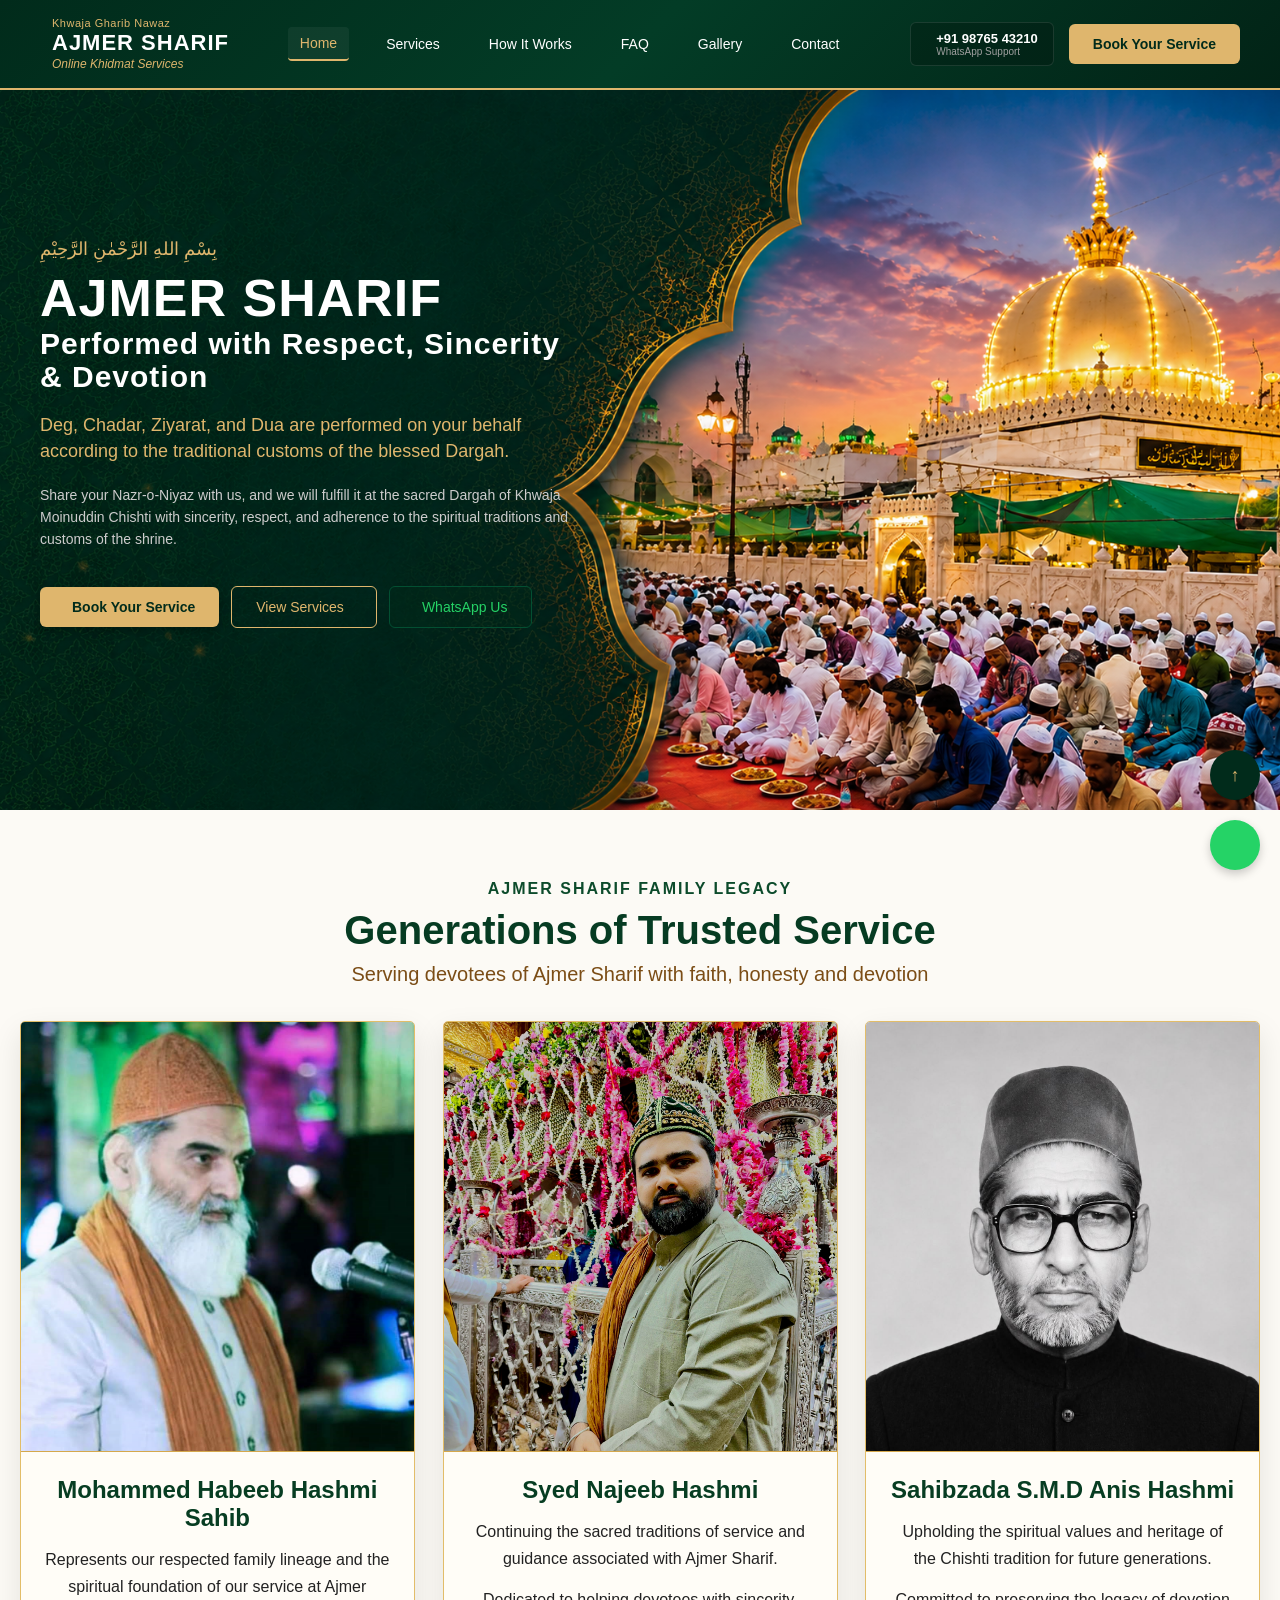
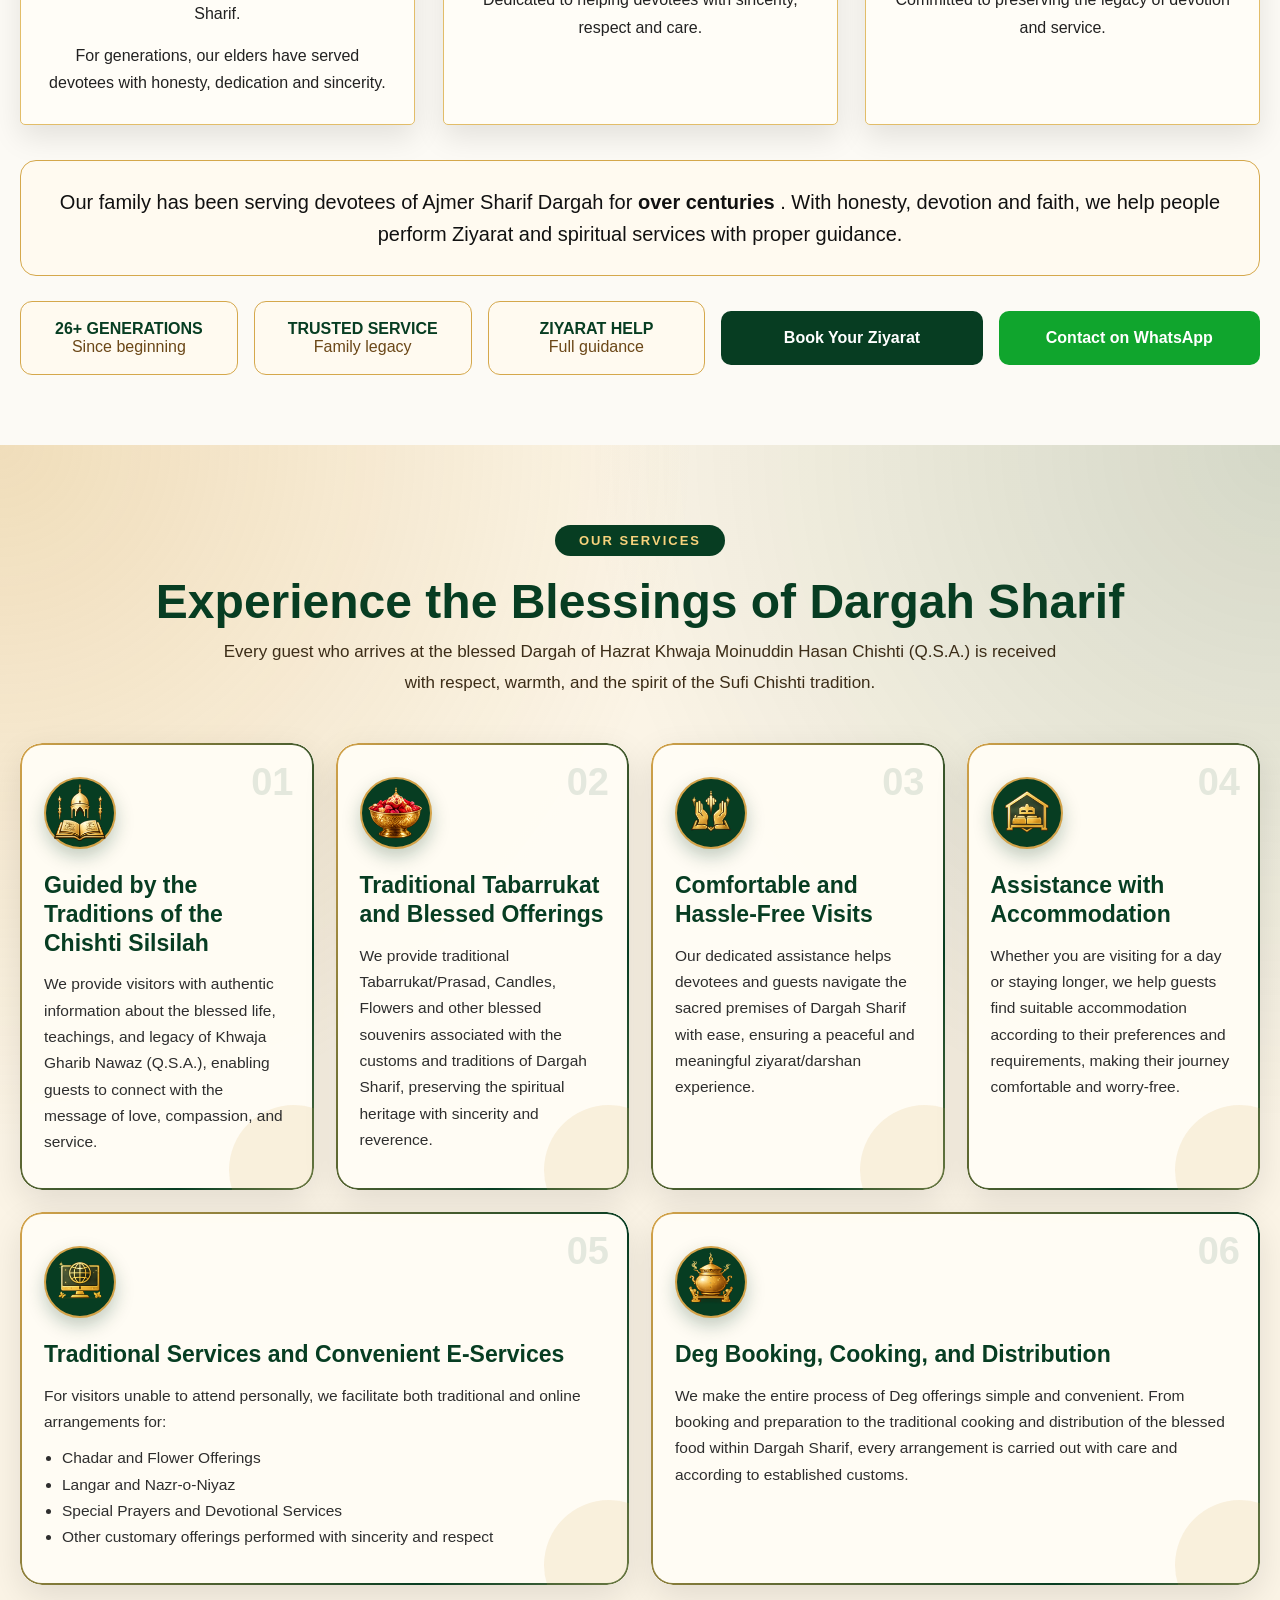
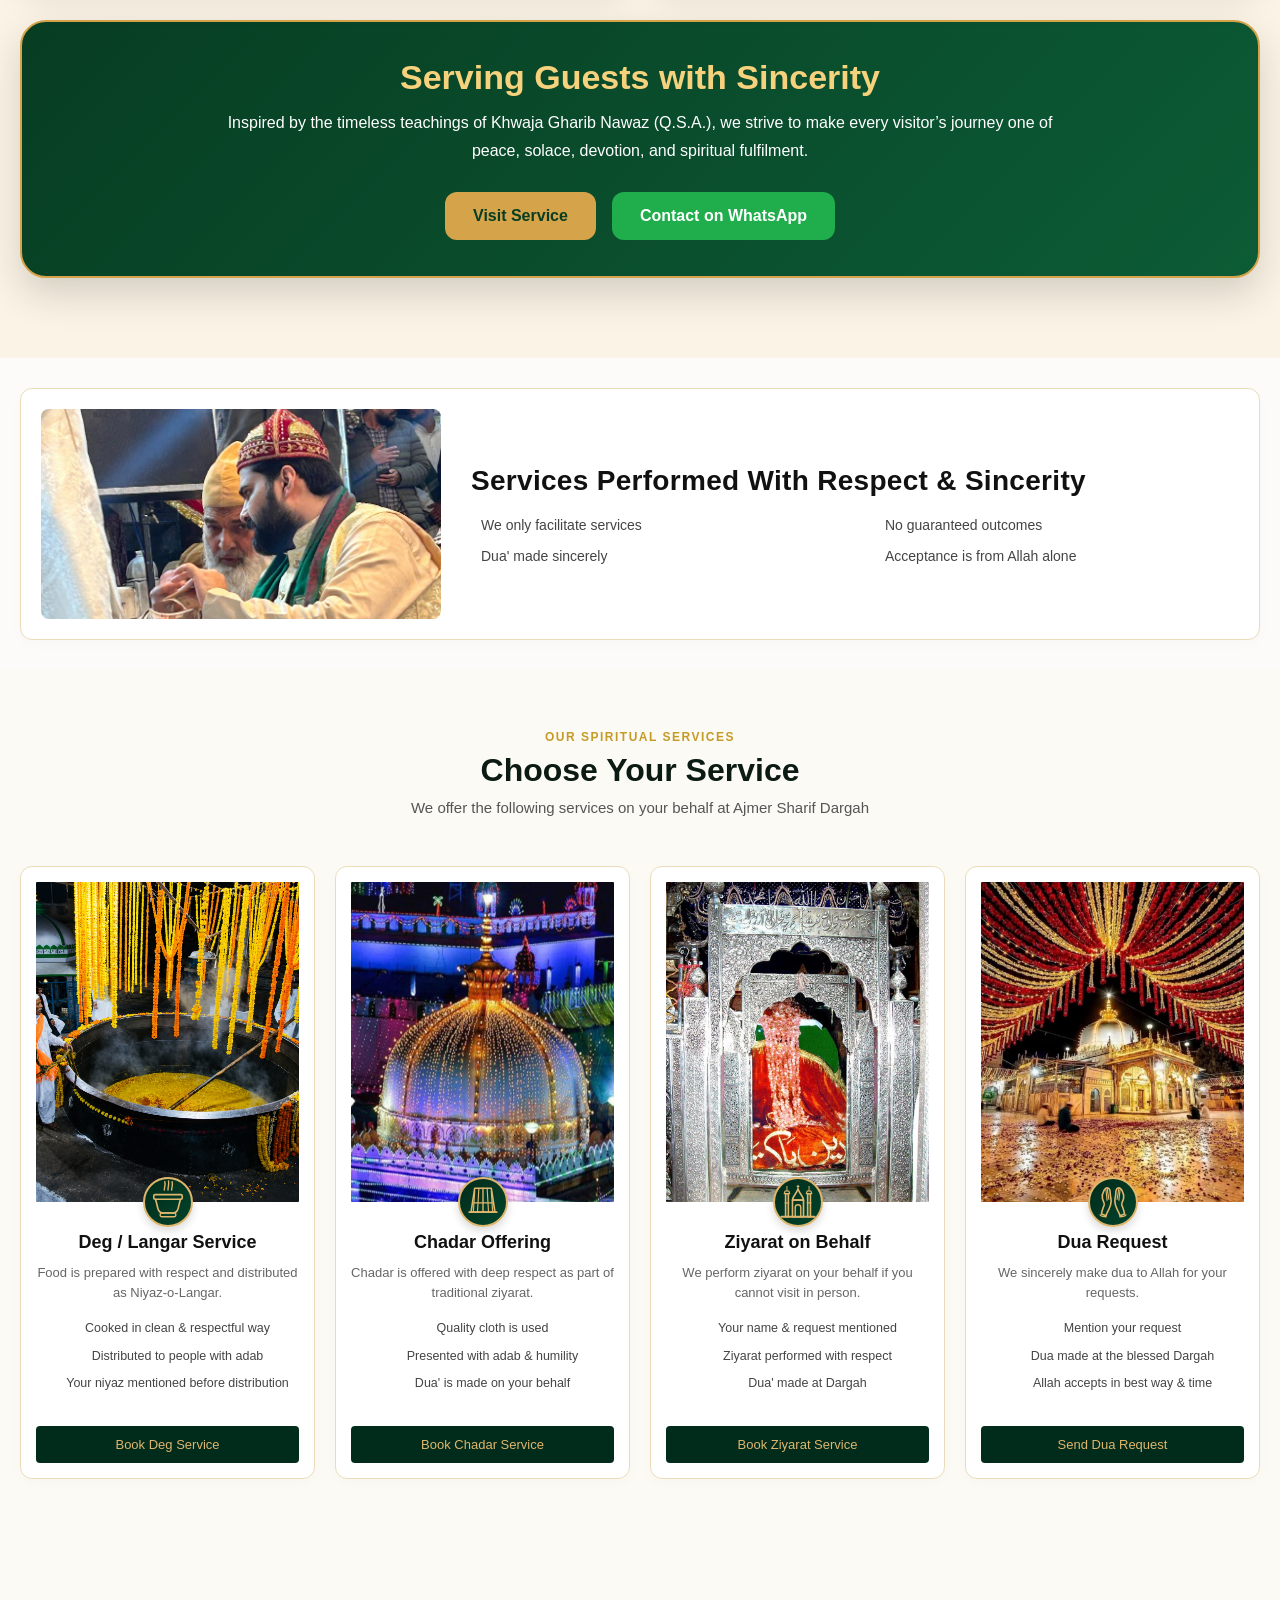
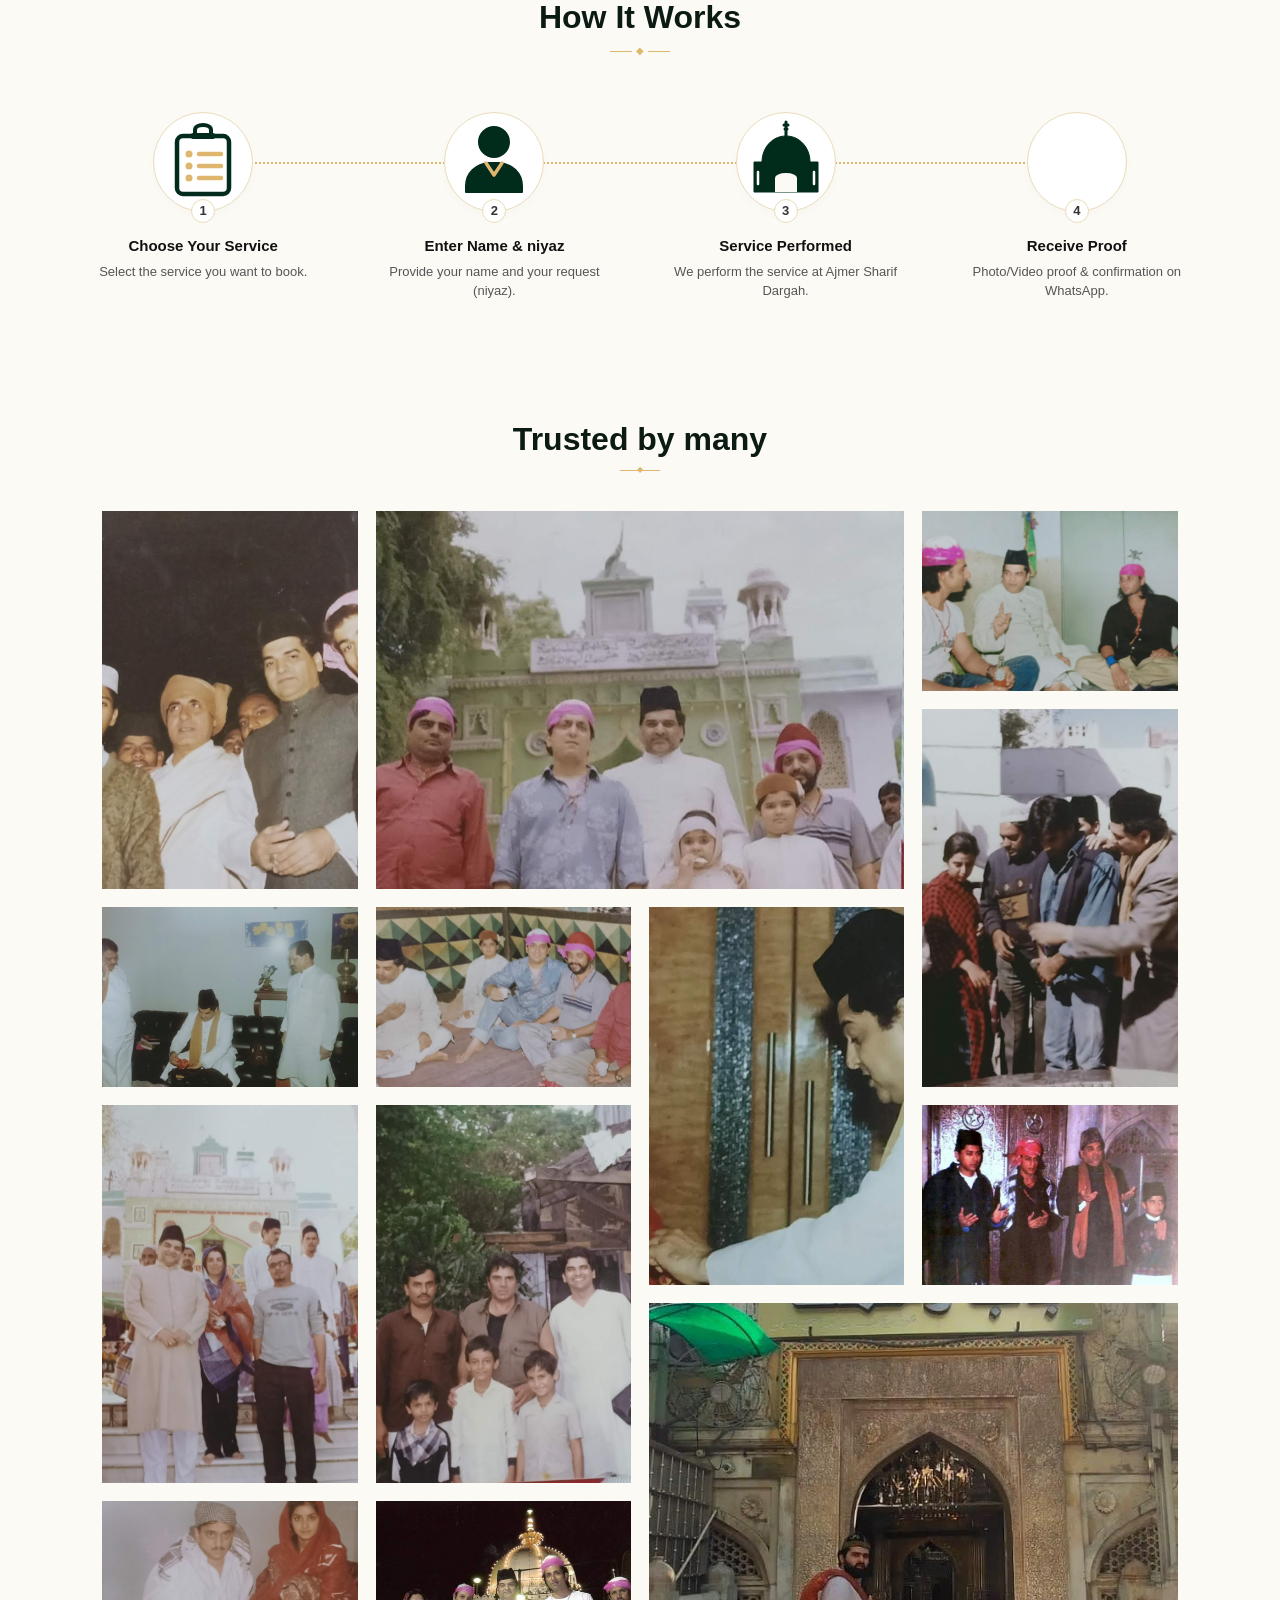
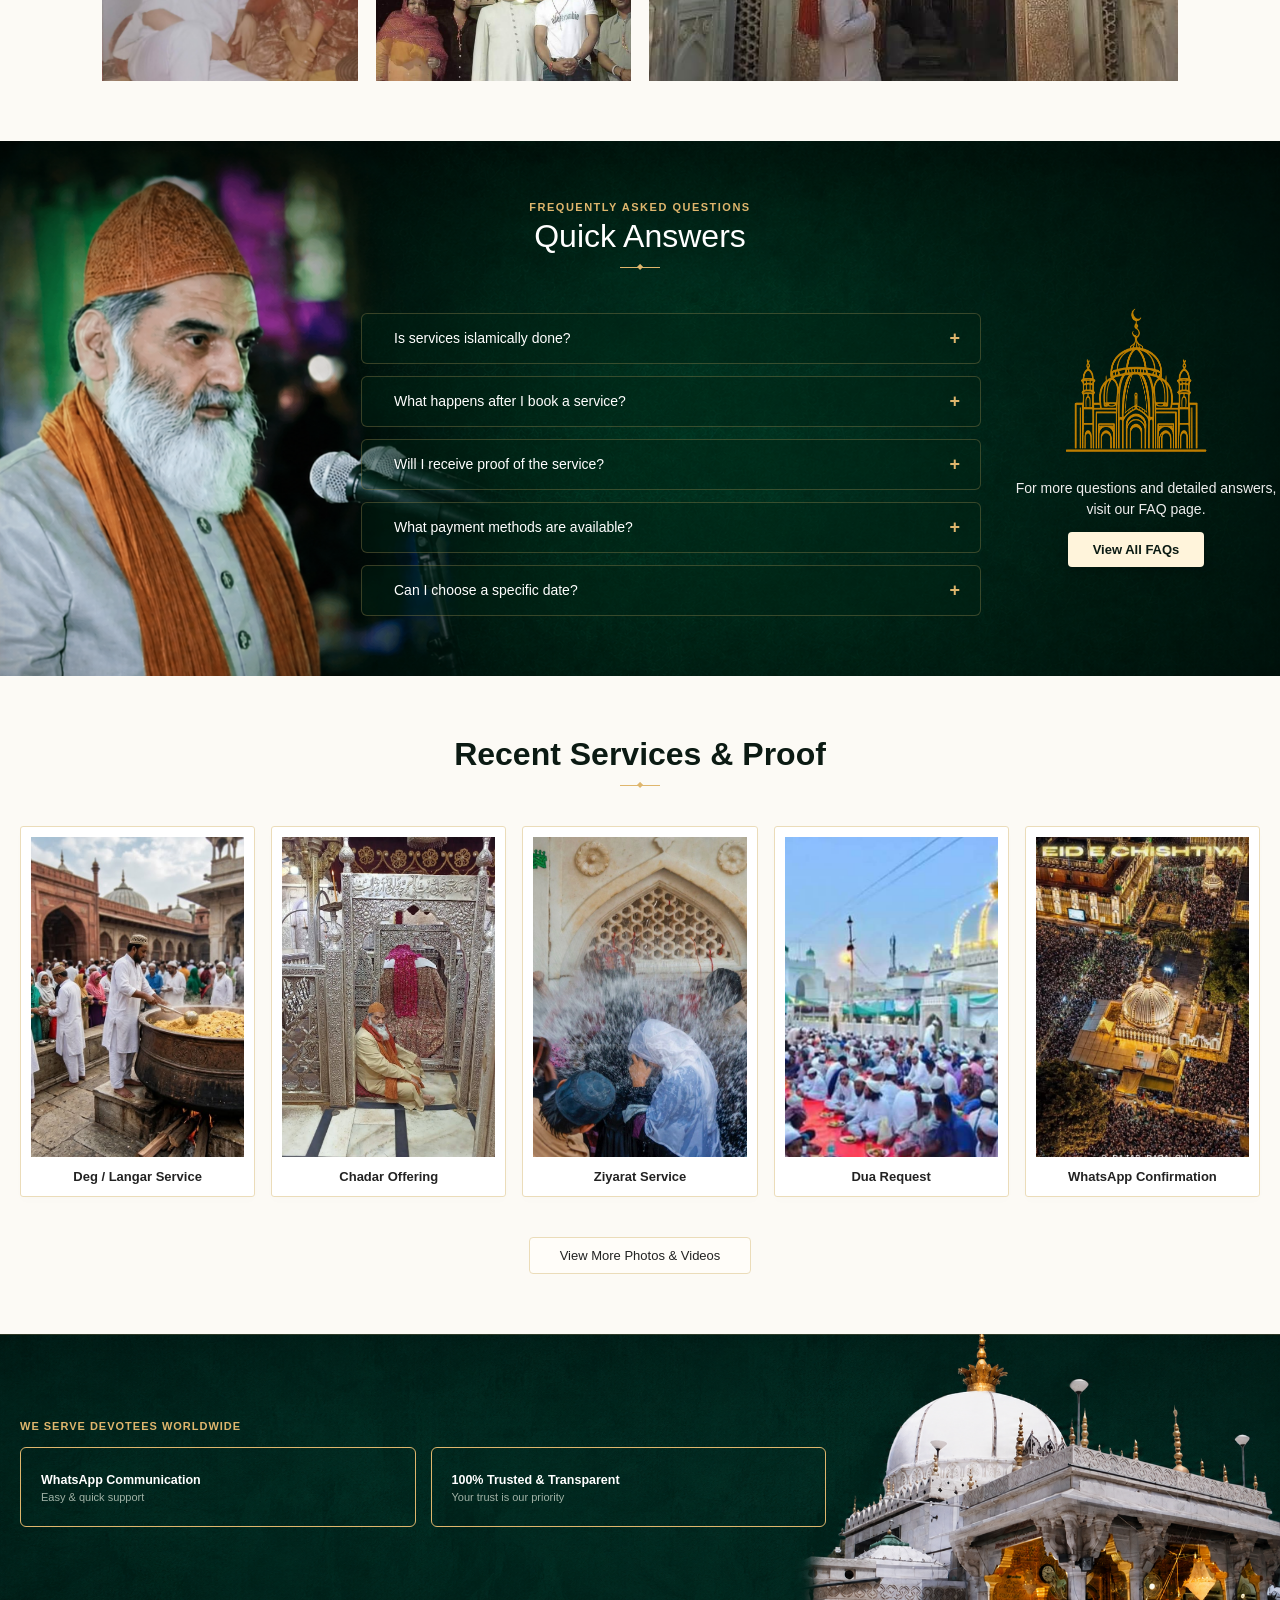
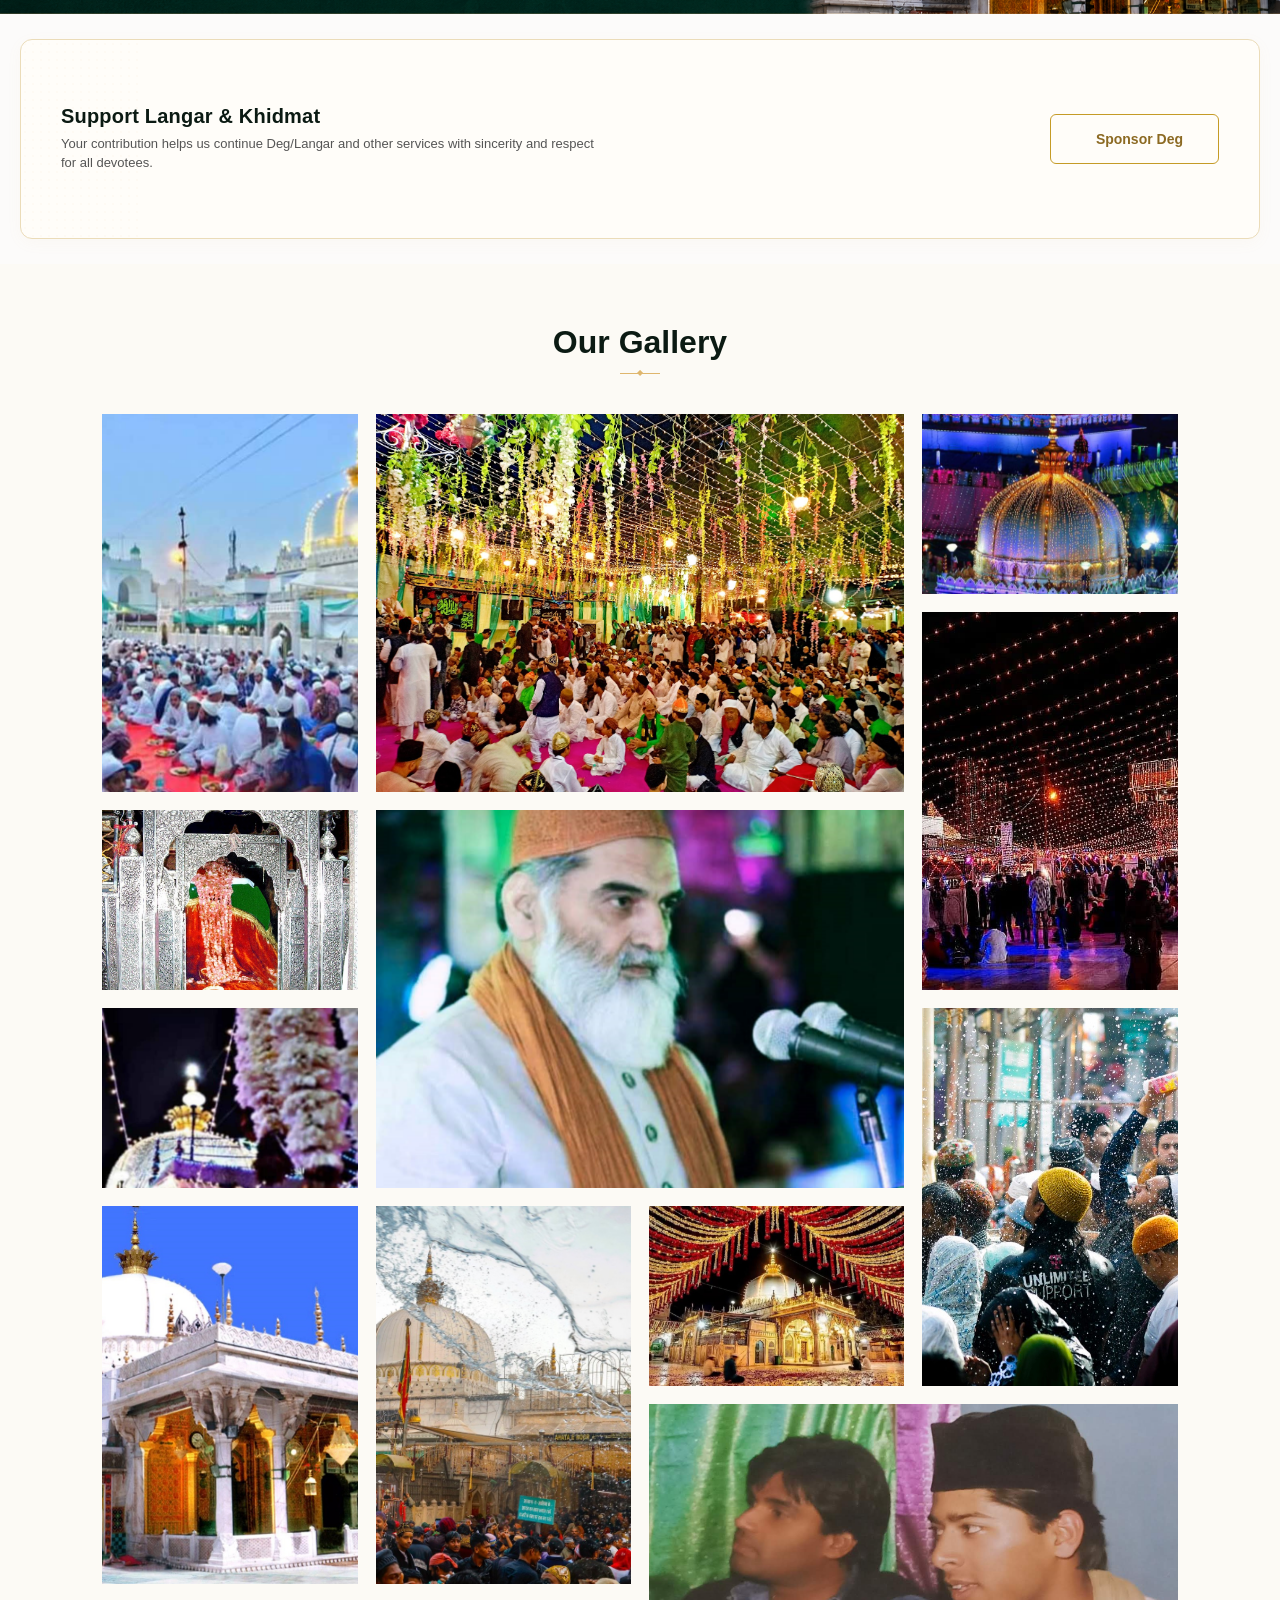
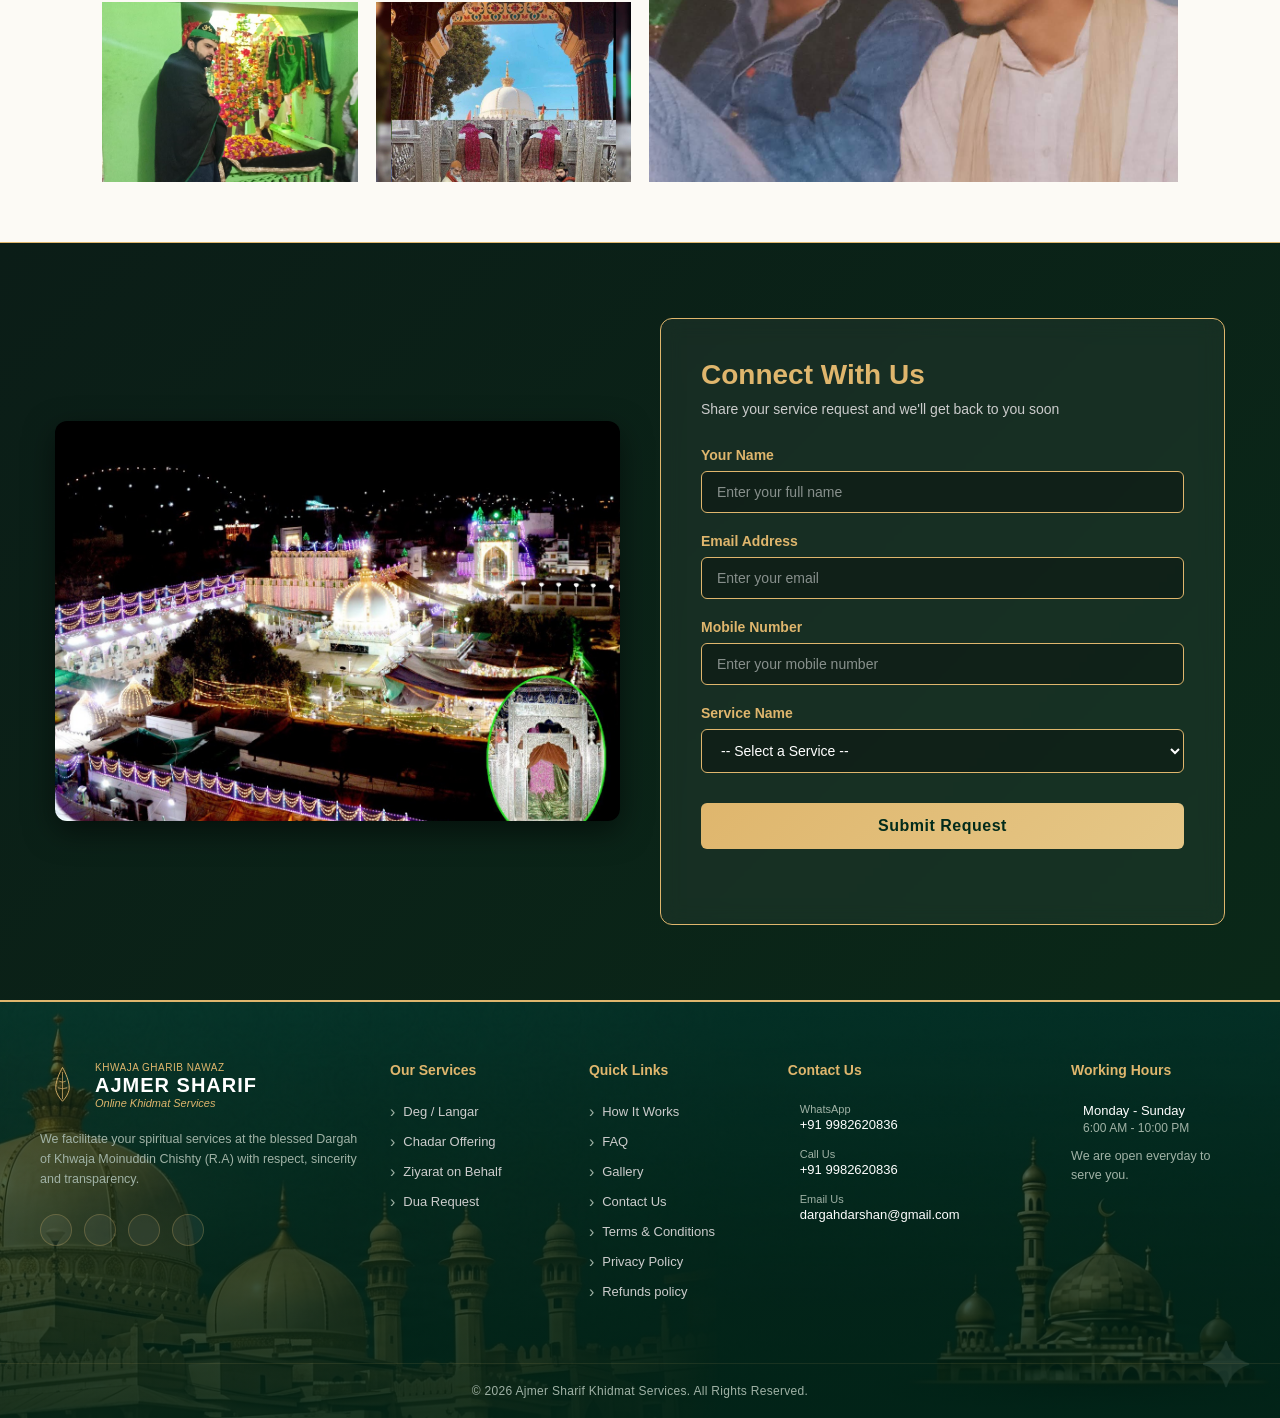
==== commit 3e57d9f8: "after whatsapp" ====
--- a/index.html
+++ b/index.html
@@ -21,9 +21,9 @@
       </div>
 
       <div class="logo-text">
-        <span class="sub-title" data-aos="fade-right" data-aos-duration="700">Khwaja Gharib Nawaz</span>
-        <h1 class="main-title" data-aos="fade-down" data-aos-duration="900">AJMER SHARIF</h1>
-        <span class="tagline" data-aos="fade-left" data-aos-duration="700">Online Khidmat Services</span>
+        <span class="sub-title" >Khwaja Gharib Nawaz</span>
+        <h1 class="main-title" >AJMER SHARIF</h1>
+        <span class="tagline" >Online Khidmat Services</span>
       </div>
     </div>
 
@@ -412,7 +412,7 @@
         <!-- Card 1: Deg / Langar Service -->
         <div class="as-srv-card" data-aos="fade-up" data-aos-duration="800">
           <div class="as-srv-image-box">
-            <img src="images/ChatGPT Image Jun 12, 2026, 12_52_00 PM.png" alt="Deg / Langar Service" class="as-srv-img">
+            <img src="images/ChatGPT Image Jun 13, 2026, 11_01_35 AM.png" alt="Deg / Langar Service" class="as-srv-img">
             <div class="as-srv-icon-badge">
               <svg viewBox="0 0 100 100" width="100" height="100" fill="none" xmlns="http://w3.org">
                 <!-- भाप की लकीरें (Steam Lines) -->
@@ -1266,6 +1266,9 @@
       <p>© 2026 Ajmer Sharif Khidmat Services. All Rights Reserved.</p>
     </div>
   </footer>
+ <a href="https://wa.me/919982620836" class="flotingwhatsapp" target="_blank">
+       <i class="fa-brands fa-whatsapp"></i>
+</a>
 
   <a href="#" class="scroll-to-hero">
     ↑
--- a/st.css
+++ b/st.css
@@ -2910,14 +2910,14 @@
 
 .scroll-to-hero {
   position: fixed;
-  bottom: 30px;
-  right: 30px;
+  bottom: 100px;
+  right: 20px;
   background-color: #012b1b;
   color: #dfb66d;
   border: none;
   border-radius: 50%;
-  width: 40px;
-  height: 40px;
+  width: 50px;
+  height: 50px;
   display: flex;
   text-decoration: none;
   align-items: center;
@@ -3408,3 +3408,30 @@
     text-align: center;
   }
 }
+
+.flotingwhatsapp{
+    position: fixed;
+    right: 20px;
+    bottom: 30px;
+    width: 50px;
+    height: 50px;
+    background: #25D366;
+    border-radius: 50%;
+    display: flex;
+    align-items: center;
+    justify-content: center;
+    text-decoration: none;
+    z-index: 9999;
+    box-shadow: 0 4px 10px rgba(0,0,0,.2);
+    transition: transform 0.3s ease, box-shadow 0.3s ease;
+}
+
+.flotingwhatsapp:hover {
+    transform: scale(1.1);
+    box-shadow: 0 6px 15px rgba(0,0,0,.3);
+}
+
+.flotingwhatsapp i{
+    color: #fff;
+    font-size: 30px;
+}
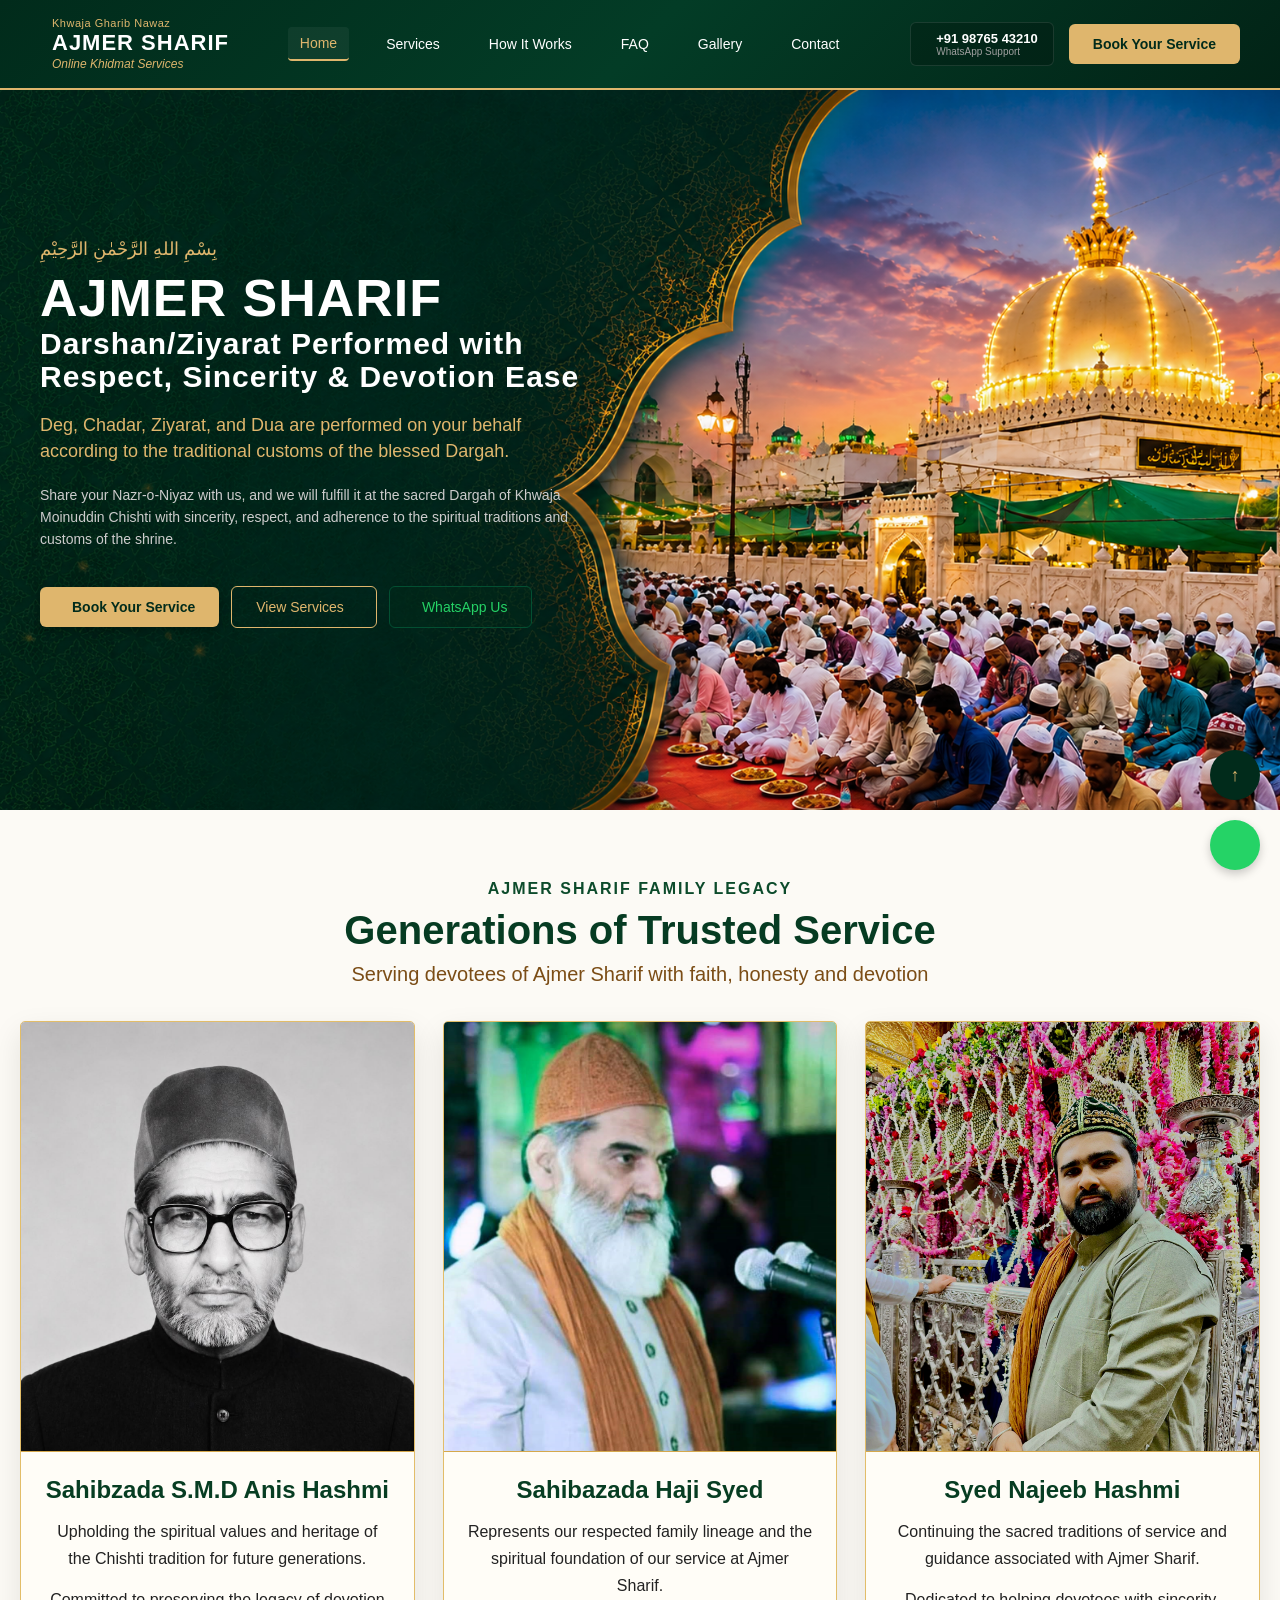
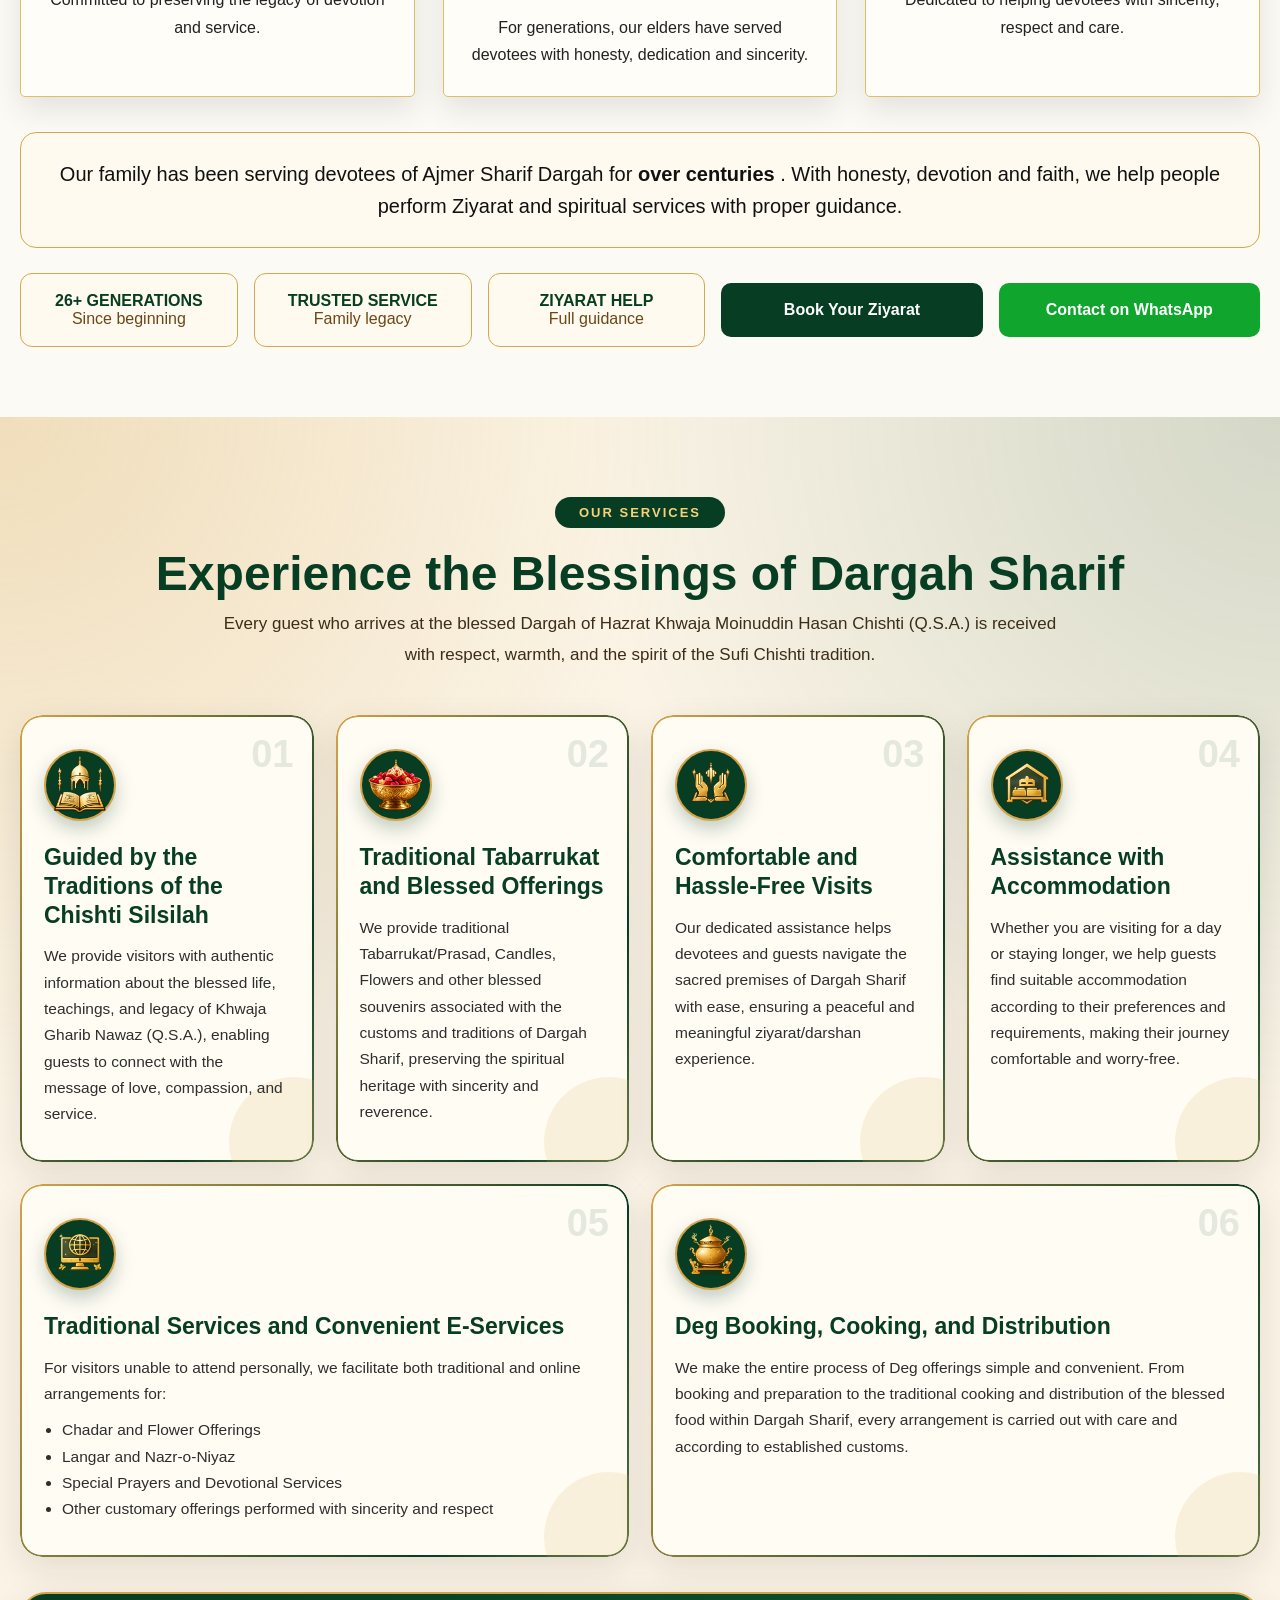
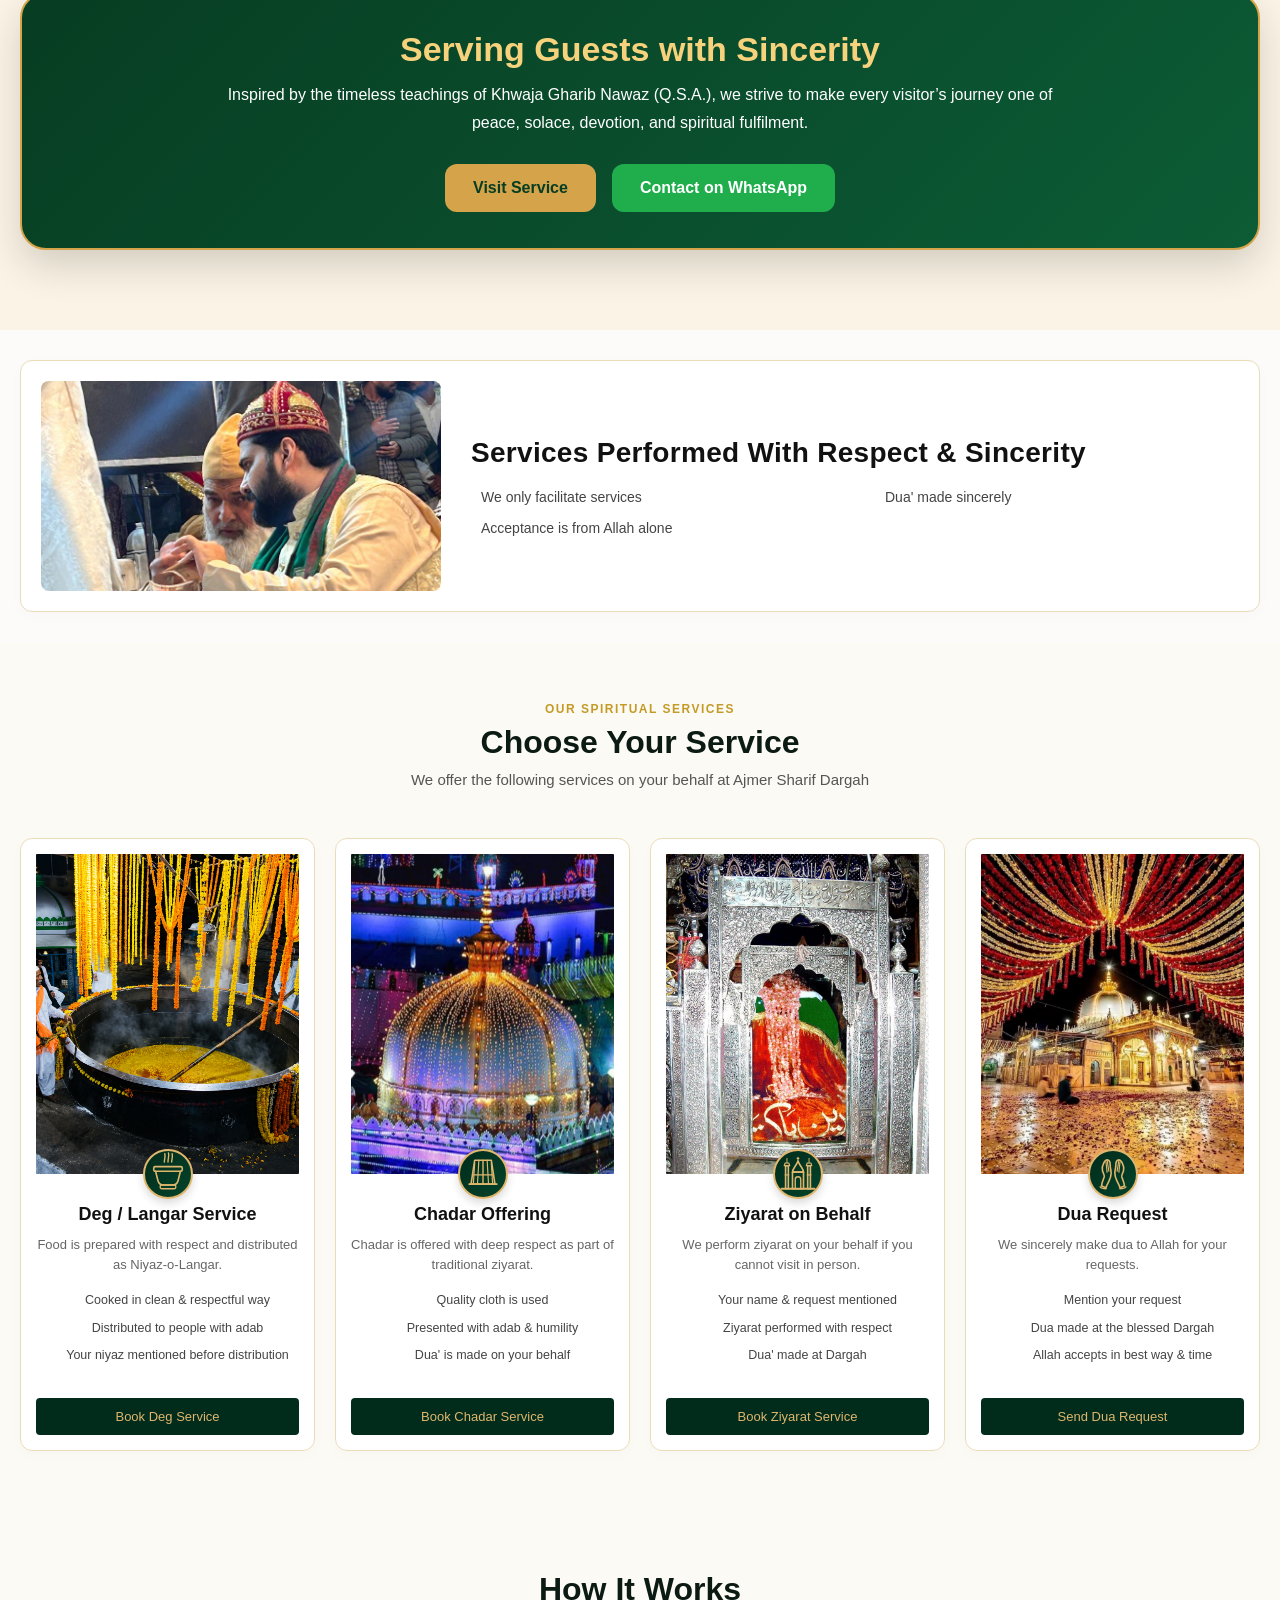
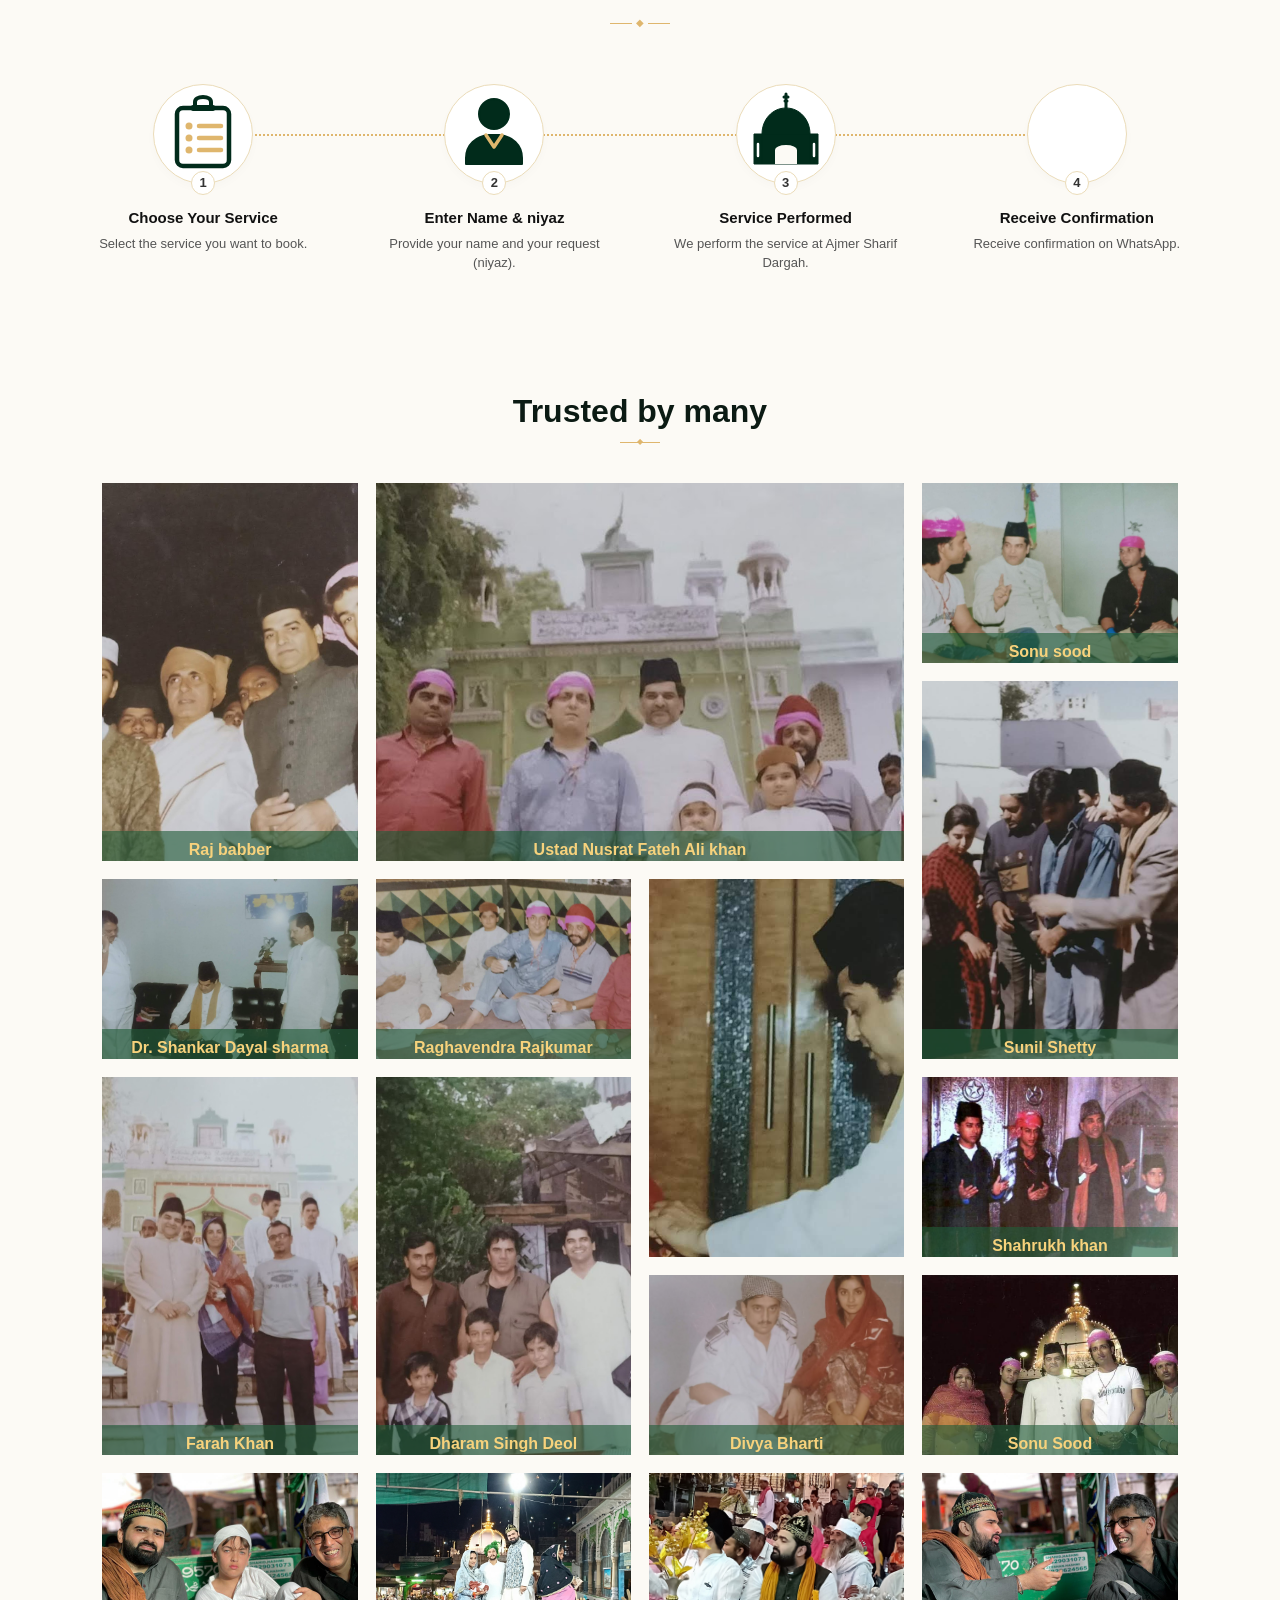
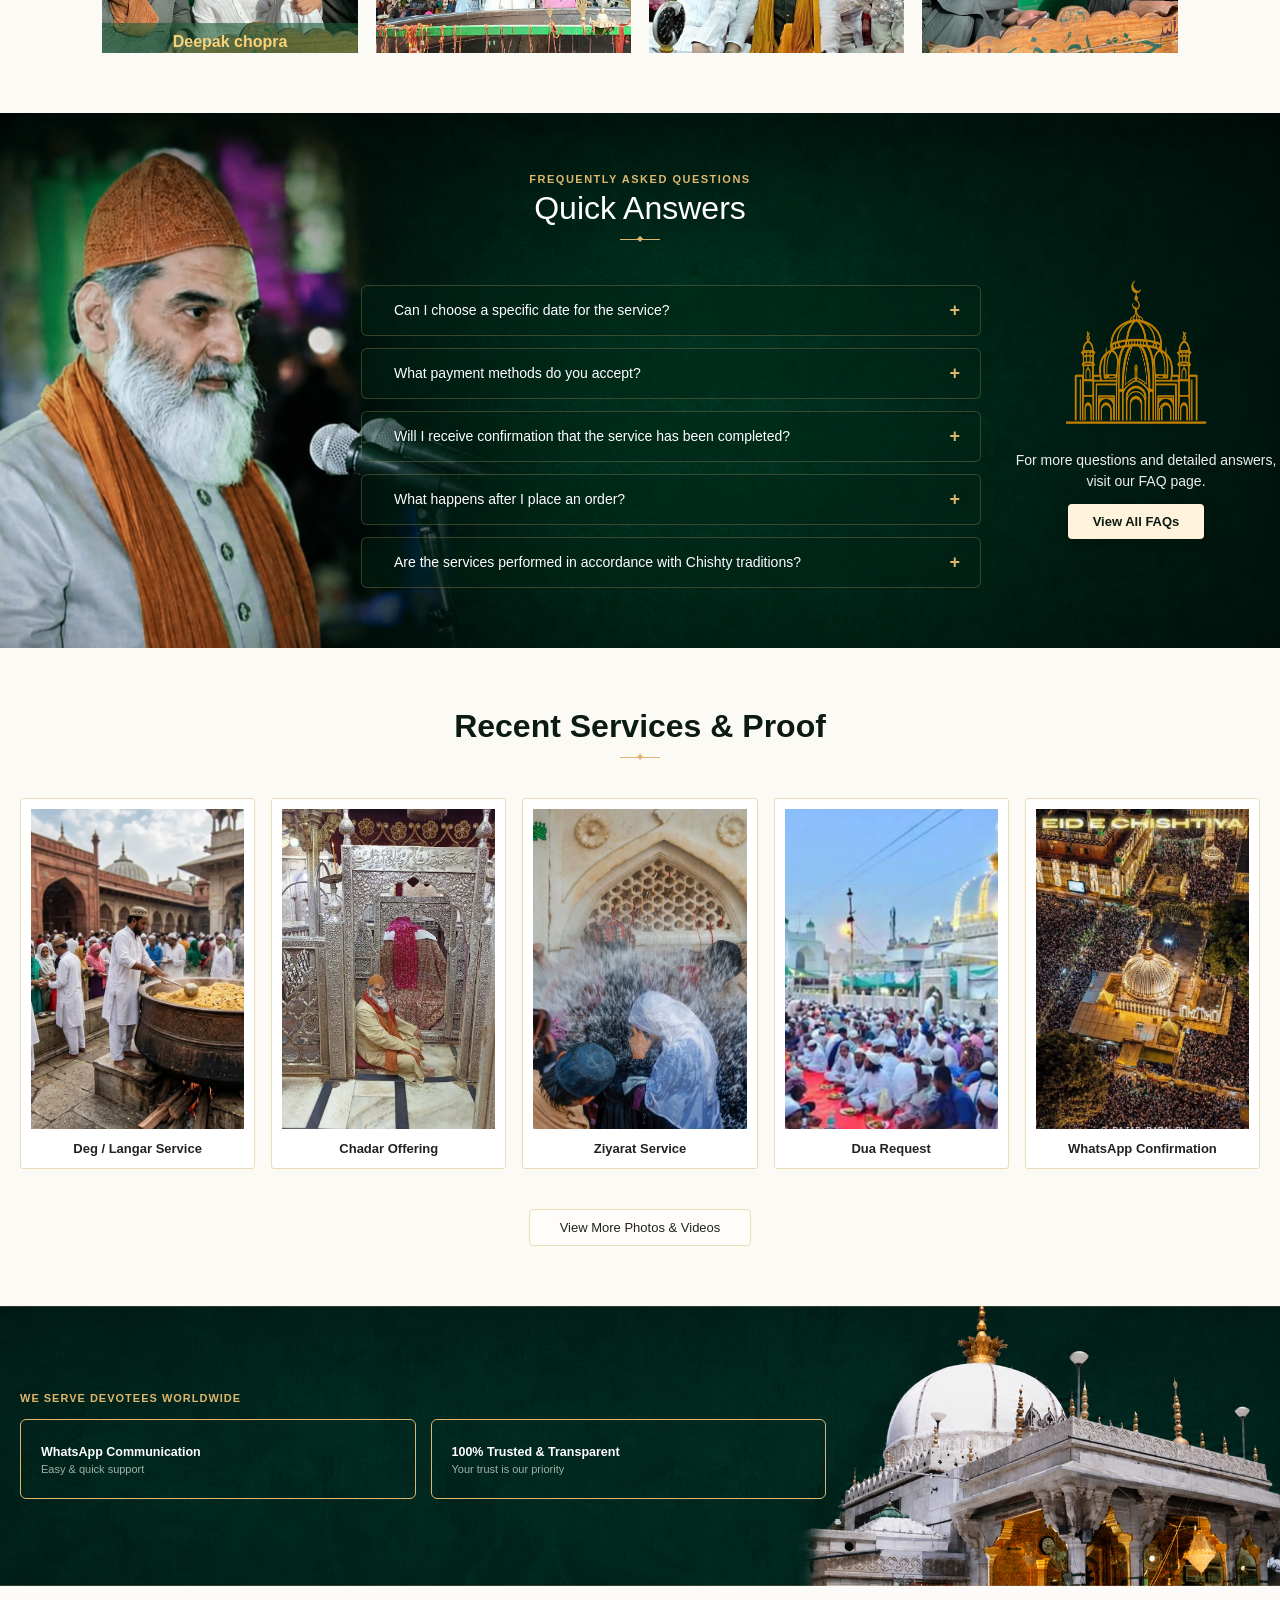
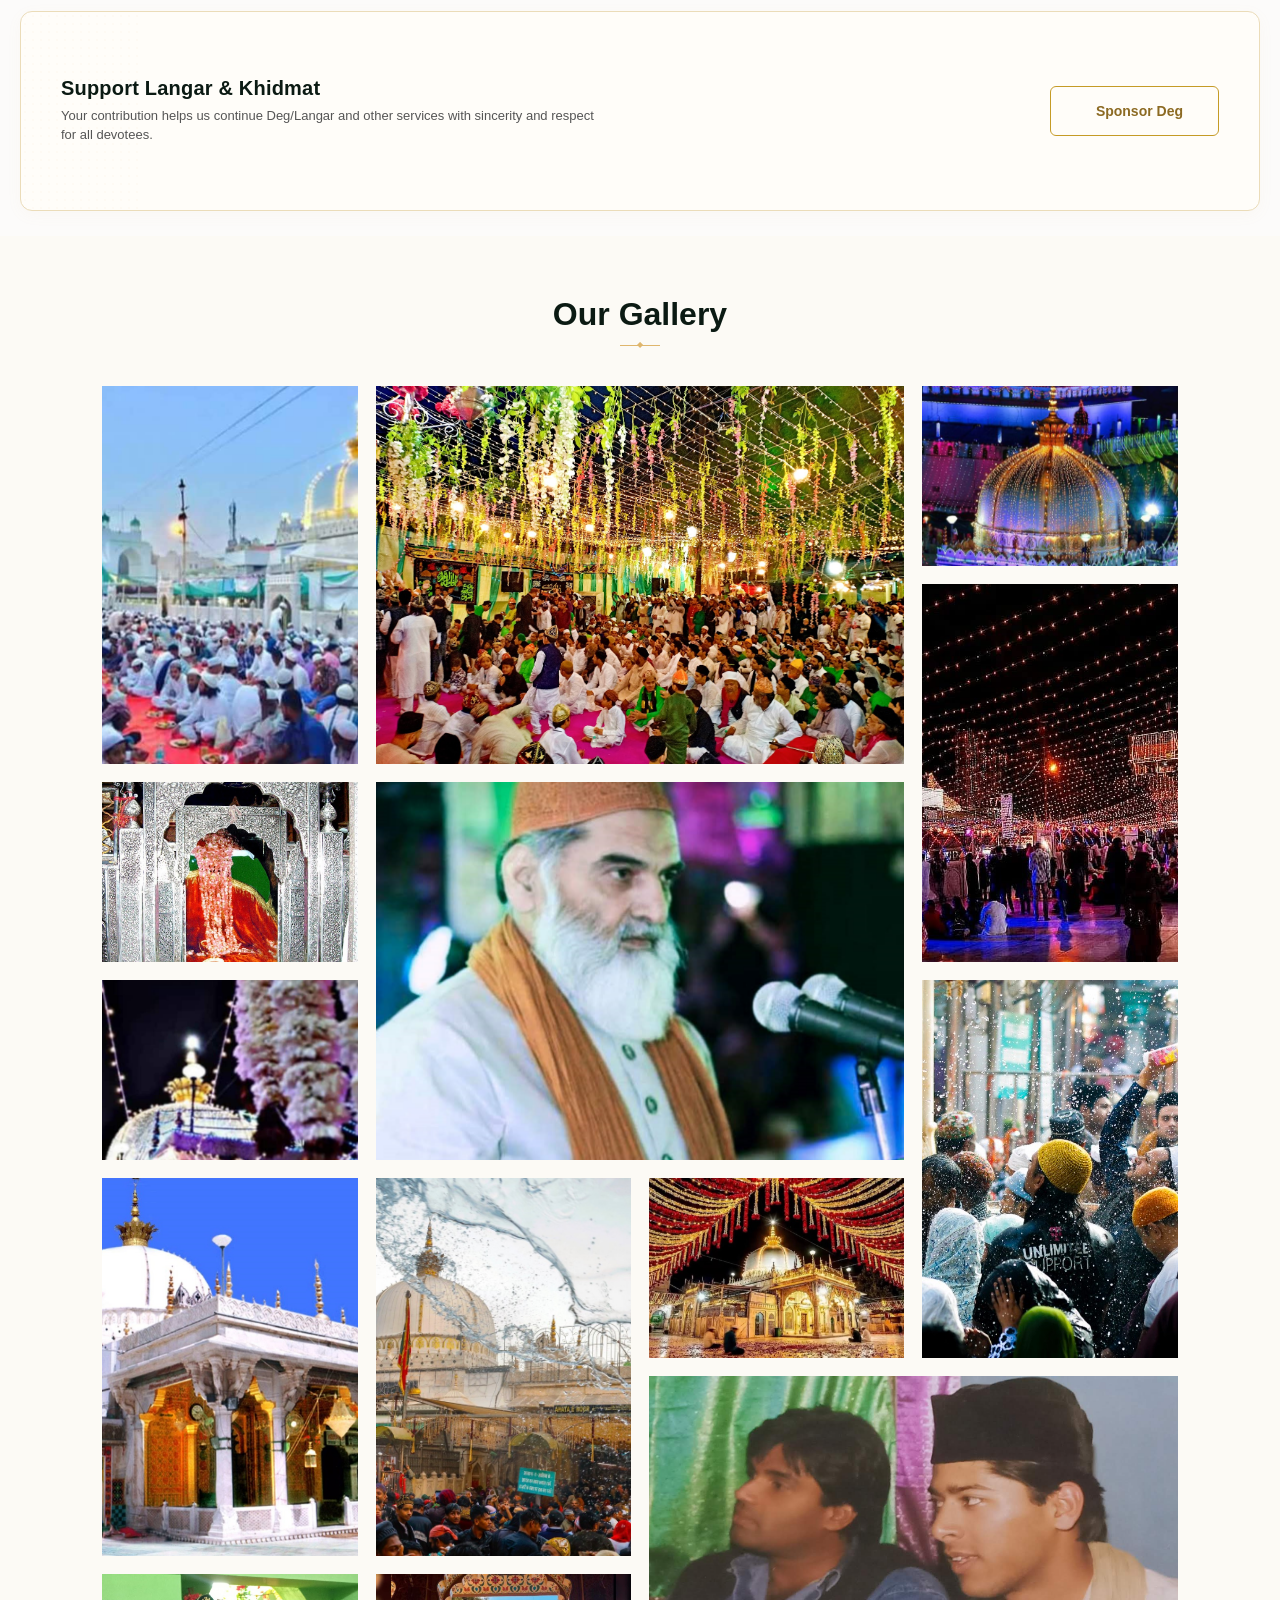
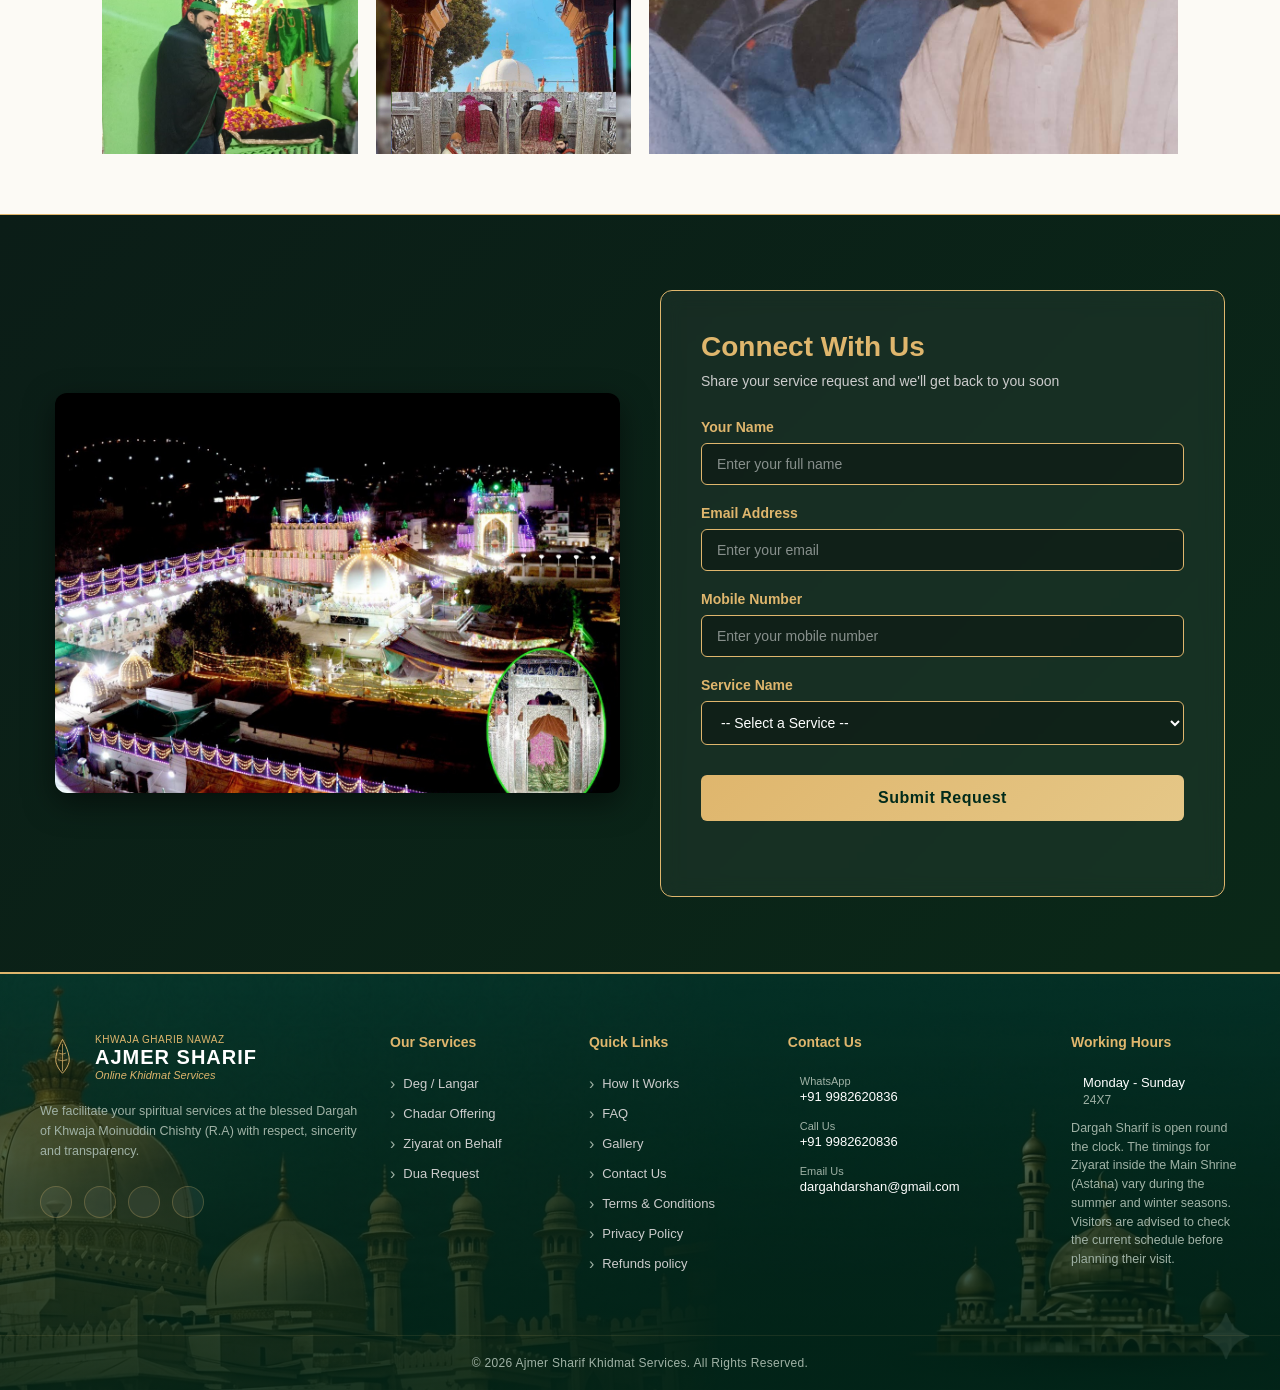
==== commit e4508e1f: "after img caption" ====
--- a/index.html
+++ b/index.html
@@ -65,7 +65,7 @@
 
         <!-- <span class="sub-heading">Online Khidmat at</span> -->
         <h1 class="main-heading" data-aos="zoom-in" data-aos-duration="1000"><span class="main-title">AJMER SHARIF</span><br>
-          Performed with Respect, Sincerity & Devotion
+            Darshan/Ziyarat Performed with Respect, Sincerity & Devotion Ease
         </h1>
 
         <h2 class="services-highlight">
@@ -145,12 +145,29 @@
 
       <div class="legacy-grid">
 
+        <div class="legacy-card" data-aos="fade-left" data-aos-delay="400" data-aos-duration="900">
+          <div class="round-img">
+            <img src="images/WhatsApp Image 2026-06-11 at 10.02.03 AM.jpeg" alt="">
+          </div>
+
+          <h3>Sahibzada S.M.D Anis Hashmi</h3>
+
+          <p>
+            Upholding the spiritual values and heritage of the Chishti
+            tradition for future generations.
+          </p>
+
+          <p>
+            Committed to preserving the legacy of devotion and service.
+          </p>
+        </div>
+
         <div class="legacy-card" data-aos="fade-right" data-aos-delay="100" data-aos-duration="900">
           <div class="round-img">
             <img src="images/chacha.jpg" alt="">
           </div>
 
-          <h3>Mohammed Habeeb Hashmi Sahib</h3>
+          <h3>Sahibazada Haji Syed</h3>
 
           <p>
             Represents our respected family lineage and the spiritual
@@ -180,22 +197,7 @@
           </p>
         </div>
 
-        <div class="legacy-card" data-aos="fade-left" data-aos-delay="400" data-aos-duration="900">
-          <div class="round-img">
-            <img src="images/WhatsApp Image 2026-06-11 at 10.02.03 AM.jpeg" alt="">
-          </div>
-
-          <h3>Sahibzada S.M.D Anis Hashmi</h3>
-
-          <p>
-            Upholding the spiritual values and heritage of the Chishti
-            tradition for future generations.
-          </p>
-
-          <p>
-            Committed to preserving the legacy of devotion and service.
-          </p>
-        </div>
+        
 
       </div>
 
@@ -372,10 +374,7 @@
             <p class="as-note-item-text">We only facilitate services</p>
           </div>
           <!-- Point 2 -->
-          <div class="as-note-grid-item">
-            <span class="as-note-icon-circle"><i class="fa-solid fa-circle-check"></i></span>
-            <p class="as-note-item-text">No guaranteed outcomes</p>
-          </div>
+          
           <!-- Point 3 -->
           <div class="as-note-grid-item">
             <span class="as-note-icon-circle"><i class="fa-solid fa-circle-check"></i></span>
@@ -734,9 +733,9 @@
             <span class="as-hiw-step-number">4</span>
           </div>
           <div class="as-hiw-content">
-            <h3 class="as-hiw-step-title">Receive Proof</h3>
+            <h3 class="as-hiw-step-title">Receive Confirmation</h3>
             <p class="as-hiw-step-desc">
-              Photo/Video proof & confirmation on WhatsApp.
+              Receive confirmation on WhatsApp.
             </p>
           </div>
         </div>
@@ -745,35 +744,96 @@
   </section>
 
 
-  <section class="gallery" id="gallery">
-
-
-    <div class="as-proof-header">
-      <!-- <span class="as-proof-top-tag">OUR TRUSTIES</span> -->
-      <h2 class="as-proof-main-title">Trusted by many</h2>
-      <div class="as-proof-title-divider"></div>
-    </div>
-
-
-    <div class="gallery-grid">
-      <div class="gallery-item tall img333"><img src="images/celibrity/IMG_20200525_155251.jpg"></div>
-      <div class="gallery-item big img222"><img src="images/celibrity/IMG_20200526_124046.jpg"></div>
-      <div class="gallery-item"><img src="images/celibrity/IMG_20200526_124123.jpg"></div>
-      <div class="gallery-item tall"><img src="images/celibrity/IMG_20200526_124159.jpg"></div>
-      <div class="gallery-item"><img src="images/celibrity/IMG_20200526_124220.jpg"></div>
-      <div class="gallery-item"><img src="images/celibrity/IMG_20200526_124259.jpg"></div>
-      <div class="gallery-item tall"><img src="images/celibrity/IMG_20200526_124332.jpg"></div>
-      <div class="gallery-item tall"><img src="images/celibrity/IMG_20200526_124352.jpg"></div>
-      <!-- <div class="gallery-item "><img src="images/celibrity/IMG_20200526_124407.jpg"></div> -->
-      <div class="gallery-item tall"><img src="images/celibrity/IMG_20200526_124510.jpg"></div>
-      <div class="gallery-item "><img src="images/celibrity/IMG_4563909284494.jpeg"></div>
-
-      <div class="gallery-item big "><img src="images/Website%20images/IMG-20200523-WA0016.jpg"></div>
-      <div class="gallery-item   "><img src="images/celibrity/IMG_20200526_124532.jpg"></div>
-      <div class="gallery-item "><img src="images/celibrity/Screenshot_2020-11-02-21-17-24-54.jpg"></div>
-
-    </div>
-  </section>
+ <section class="gallery" id="gallery">
+
+  <div class="as-proof-header">
+    <h2 class="as-proof-main-title">Trusted by many</h2>
+    <div class="as-proof-title-divider"></div>
+  </div>
+
+  <div class="gallery-grid">
+
+    <div class="gallery-item tall img333">
+      <img src="images/celibrity/IMG_20200525_155251.jpg" alt="Damoi">
+      <p class="gallery-caption">Raj babber</p>
+    </div>
+
+    <div class="gallery-item big img222">
+      <img src="images/celibrity/IMG_20200526_124046.jpg" alt="Damoi">
+      <p class="gallery-caption">Ustad Nusrat Fateh Ali khan</p>
+    </div>
+
+    <div class="gallery-item">
+      <img src="images/celibrity/IMG_20200526_124123.jpg" alt="Damoi">
+      <p class="gallery-caption">Sonu sood</p>
+    </div>
+
+    <div class="gallery-item tall">
+      <img src="images/celibrity/IMG_20200526_124159.jpg" alt="Damoi">
+      <p class="gallery-caption">Sunil Shetty</p>
+    </div>
+
+    <div class="gallery-item">
+      <img src="images/celibrity/IMG_20200526_124220.jpg" alt="Damoi">
+      <p class="gallery-caption">Dr. Shankar Dayal sharma</p>
+    </div>
+
+    <div class="gallery-item">
+      <img src="images/celibrity/IMG_20200526_124259.jpg" alt="Damoi">
+      <p class="gallery-caption">Raghavendra Rajkumar</p>
+    </div>
+
+    <div class="gallery-item tall">
+      <img src="images/celibrity/IMG_20200526_124332.jpg" alt="Damoi">
+      <!-- <p class="gallery-caption">Damoi</p> -->
+    </div>
+
+    <div class="gallery-item tall">
+      <img src="images/celibrity/IMG_20200526_124352.jpg" alt="Damoi">
+      <p class="gallery-caption">Farah Khan</p>
+    </div>
+
+    <div class="gallery-item tall">
+      <img src="images/celibrity/IMG_20200526_124510.jpg" alt="Damoi">
+      <p class="gallery-caption">Dharam Singh Deol</p>
+    </div>
+
+    <div class="gallery-item">
+      <img src="images/celibrity/IMG_4563909284494.jpeg" alt="Damoi">
+      <p class="gallery-caption">Shahrukh khan</p>
+    </div>
+
+    <div class="gallery-item">
+      <img src="images/celibrity/IMG_20200526_124532.jpg" alt="Damoi">
+      <p class="gallery-caption">Divya Bharti</p>
+    </div>
+
+    <div class="gallery-item">
+      <img src="images/celibrity/Screenshot_2020-11-02-21-17-24-54.jpg" alt="Damoi">
+      <p class="gallery-caption">Sonu Sood</p>
+    </div>
+    <div class="gallery-item">
+      <img src="images/takeout-3-001/IMG-20230409-WA0017.jpg" alt="Damoi">
+      <p class="gallery-caption">Deepak chopra</p>
+    </div>
+
+    <div class="gallery-item">
+      <img src="images/takeout-3-001/IMG20190329203525.jpg" alt="Damoi">
+      
+    </div>
+
+    <div class="gallery-item">
+      <img src="images/takeout-3-001/IMG20190409001912.jpg" alt="Damoi">
+      <!-- <p class="gallery-caption">Sonu Sood</p> -->
+    </div>
+    <div class="gallery-item">
+      <img src="images/takeout-3-001/IMG-20230409-WA0016.jpg" alt="Damoi">
+      <!-- <p class="gallery-caption">Sonu Sood</p> -->
+    </div>
+
+  </div>
+
+</section>
 
 
 
@@ -800,14 +860,12 @@
           <div class="as-faq-item">
             <button class="as-faq-trigger">
               <span class="as-faq-q-text"><i class="fa-regular fa-circle-check as-faq-icon-gold"></i>
-                Is services islamically done?</span>
+                Can I choose a specific date for the service?</span>
               <span class="as-faq-toggle-icon">+</span>
             </button>
             <div class="as-faq-panel">
               <p class="as-faq-a-text">
-                Yes, all spiritual services, including Niyaz, Chadar offering,
-                and Dua, are performed strictly according to Islamic
-                traditions and values with utmost respect.
+                Yes. You may request a preferred date for the service, and we will make every effort to arrange it accordingly, subject to availability and the schedule at Dargah Sharif.
               </p>
             </div>
           </div>
@@ -816,14 +874,12 @@
           <div class="as-faq-item">
             <button class="as-faq-trigger">
               <span class="as-faq-q-text"><i class="fa-regular fa-circle-check as-faq-icon-gold"></i>
-                What happens after I book a service?</span>
+                What payment methods do you accept?</span>
               <span class="as-faq-toggle-icon">+</span>
             </button>
             <div class="as-faq-panel">
               <p class="as-faq-a-text">
-                Once booked, our representative coordinates everything at the
-                Dargah Sharif. Your name and niyaz will be mentioned, and the
-                service will be fulfilled.
+                We offer secure and convenient payment options, including UPI, bank transfer, debit and credit cards, and other supported online payment methods.
               </p>
             </div>
           </div>
@@ -832,14 +888,12 @@
           <div class="as-faq-item">
             <button class="as-faq-trigger">
               <span class="as-faq-q-text"><i class="fa-regular fa-circle-check as-faq-icon-gold"></i>
-                Will I receive proof of the service?</span>
+              Will I receive confirmation that the service has been completed?</span>
               <span class="as-faq-toggle-icon">+</span>
             </button>
             <div class="as-faq-panel">
               <p class="as-faq-a-text">
-                Yes, full photo and video proofs of the entire ritual or
-                distribution will be sent directly to your registered WhatsApp
-                number.
+                Yes. Photos and videos of the service or distribution, wherever applicable, will be sent directly to your registered WhatsApp number as confirmation on completion.
               </p>
             </div>
           </div>
@@ -848,13 +902,12 @@
           <div class="as-faq-item">
             <button class="as-faq-trigger">
               <span class="as-faq-q-text"><i class="fa-regular fa-circle-check as-faq-icon-gold"></i>
-                What payment methods are available?</span>
+               What happens after I place an order?</span>
               <span class="as-faq-toggle-icon">+</span>
             </button>
             <div class="as-faq-panel">
               <p class="as-faq-a-text">
-                We accept all major secure payment methods, including UPI,
-                Credit/Debit cards, Net Banking, and international transfers.
+                Once your request is received, the selected service is scheduled and performed at Dargah Sharif with sincerity and care. You will be kept informed, and the completion details will be shared with you.
               </p>
             </div>
           </div>
@@ -863,14 +916,12 @@
           <div class="as-faq-item">
             <button class="as-faq-trigger">
               <span class="as-faq-q-text"><i class="fa-regular fa-circle-check as-faq-icon-gold"></i>
-                Can I choose a specific date?</span>
+                Are the services performed in accordance with Chishty traditions?</span>
               <span class="as-faq-toggle-icon">+</span>
             </button>
             <div class="as-faq-panel">
               <p class="as-faq-a-text">
-                Yes, during the booking process, you can specify your
-                preferred date or occasion (like Urs or Family events) for the
-                service to be performed.
+               Yes. All services, including Niyaz, Chadar presentation, and Dua, are carried out with utmost respect and in accordance with established Chishty traditions and the customary practices of the Dargah Sharif.
               </p>
             </div>
           </div>
@@ -1254,10 +1305,10 @@
           </div>
           <div class="as-ftr-hours-text">
             <span class="as-ftr-days">Monday - Sunday</span>
-            <span class="as-ftr-time">6:00 AM - 10:00 PM</span>
-          </div>
-        </div>
-        <p class="as-ftr-hours-note">We are open everyday to serve you.</p>
+            <span class="as-ftr-time">24X7</span>
+          </div>
+        </div>
+        <p class="as-ftr-hours-note">Dargah Sharif is open round the clock. The timings for Ziyarat inside the Main Shrine (Astana) vary during the summer and winter seasons. Visitors are advised to check the current schedule before planning their visit.</p>
       </div>
     </div>
 
--- a/st.css
+++ b/st.css
@@ -516,7 +516,7 @@
   .hero-section {
     background:
       linear-gradient(to bottom, rgba(0, 0, 0, 0.08), rgba(0, 0, 0, 0.18)),
-      url("/images/mobbanner.png");
+      url("/images/mob3.png");
 
     /* background-position: center top; */
     background-repeat: no-repeat;
@@ -998,7 +998,7 @@
 
   .as-note-features-grid {
     grid-template-columns: 1fr;
-    justify-items: center;
+    /* justify-items: center; */
     row-gap: 12px;
   }
 
@@ -2342,6 +2342,12 @@
   color: #a0b2a6;
   font-size: 12.5px;
   line-height: 1.5;
+}
+@media (max-width: 749px) {
+  .as-ftr-hours-note {
+    display: none;
+  }
+ 
 }
 
 /* Bottom Full-Width Copyright Strip Bar */
@@ -3434,4 +3440,33 @@
 .flotingwhatsapp i{
     color: #fff;
     font-size: 30px;
+}
+
+
+/* imgacaption */
+
+.gallery-item{
+    position: relative;
+    overflow: hidden;
+}
+
+.gallery-item img{
+    width: 100%;
+    display: block;
+}
+
+.gallery-caption{
+    position: absolute;
+    bottom: 0;
+    left: 0;
+    max-height: 30px;
+    width: 100%;
+   
+    padding: 10px;
+    background: rgba(32, 92, 58, 0.6);
+    color: #f7d27c;
+    font-size: 16px;
+    font-weight: 600;
+    text-align: center;
+    box-sizing: border-box;
 }
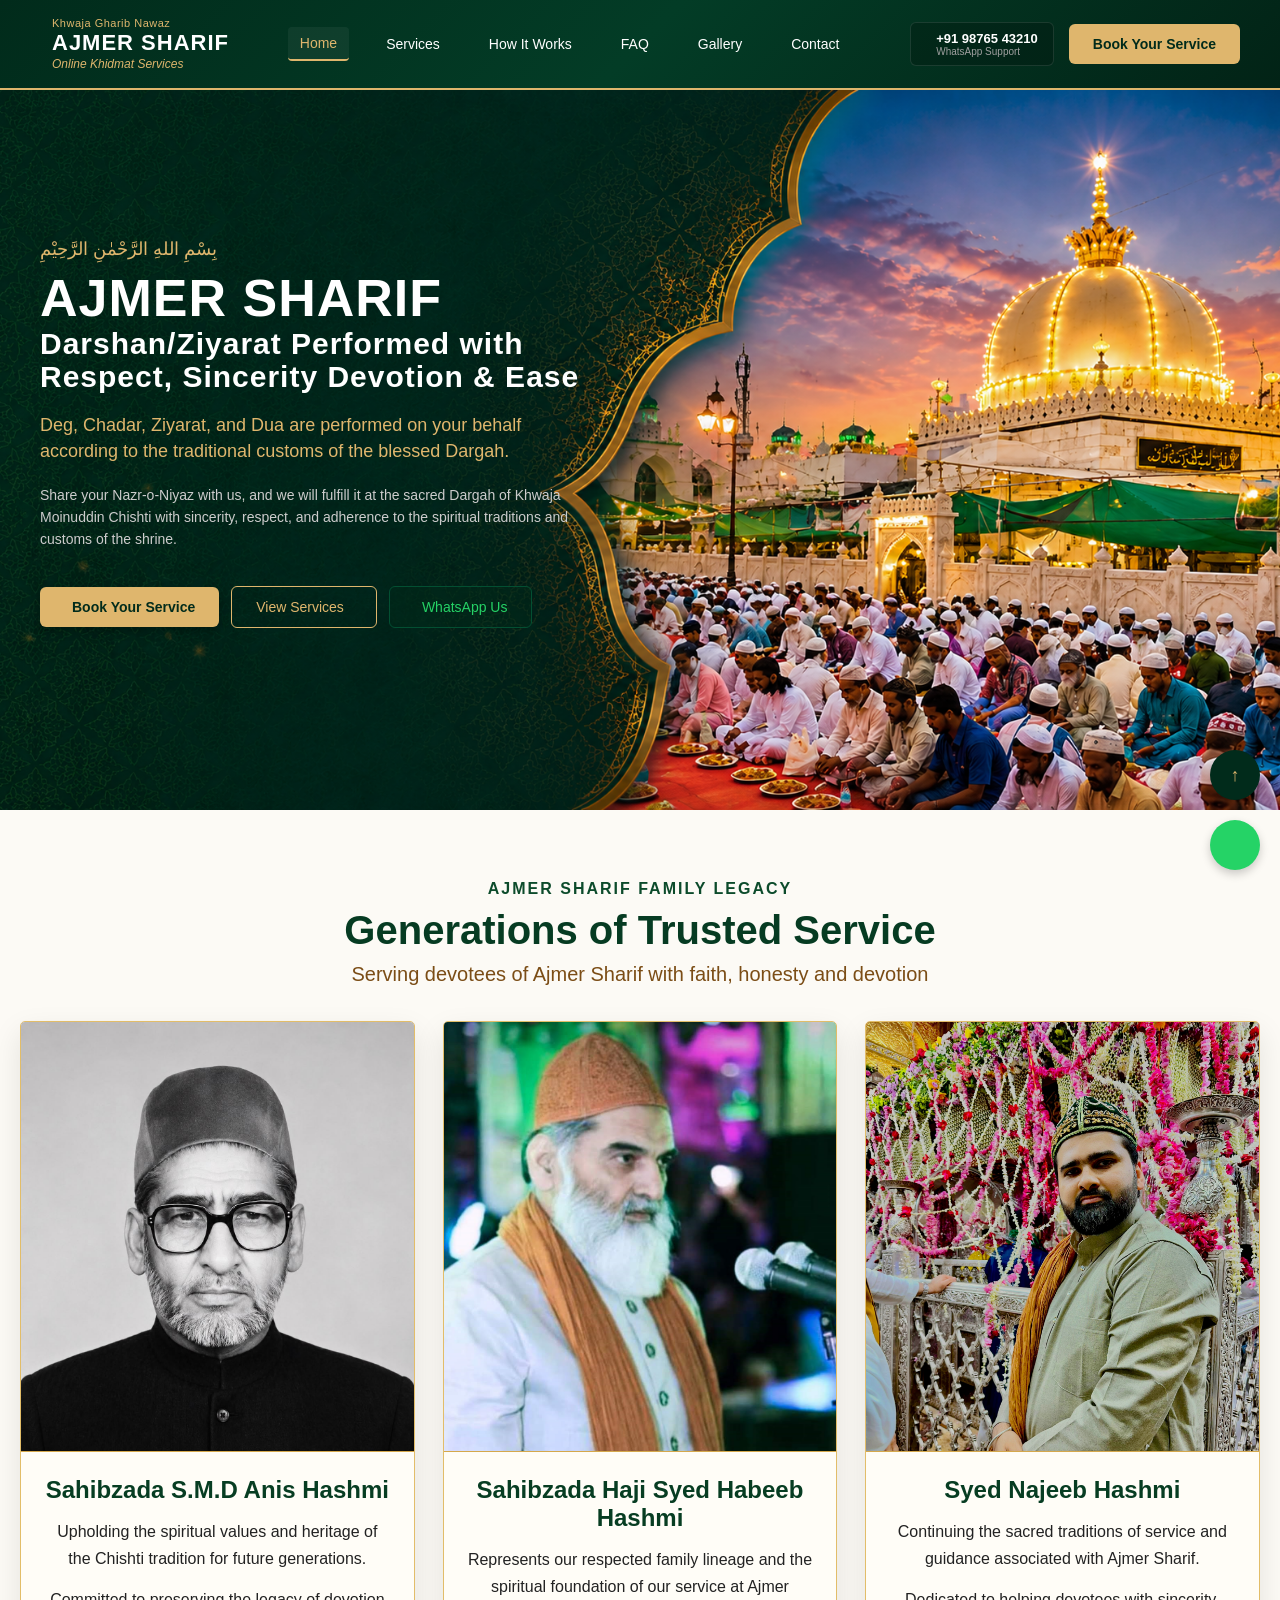
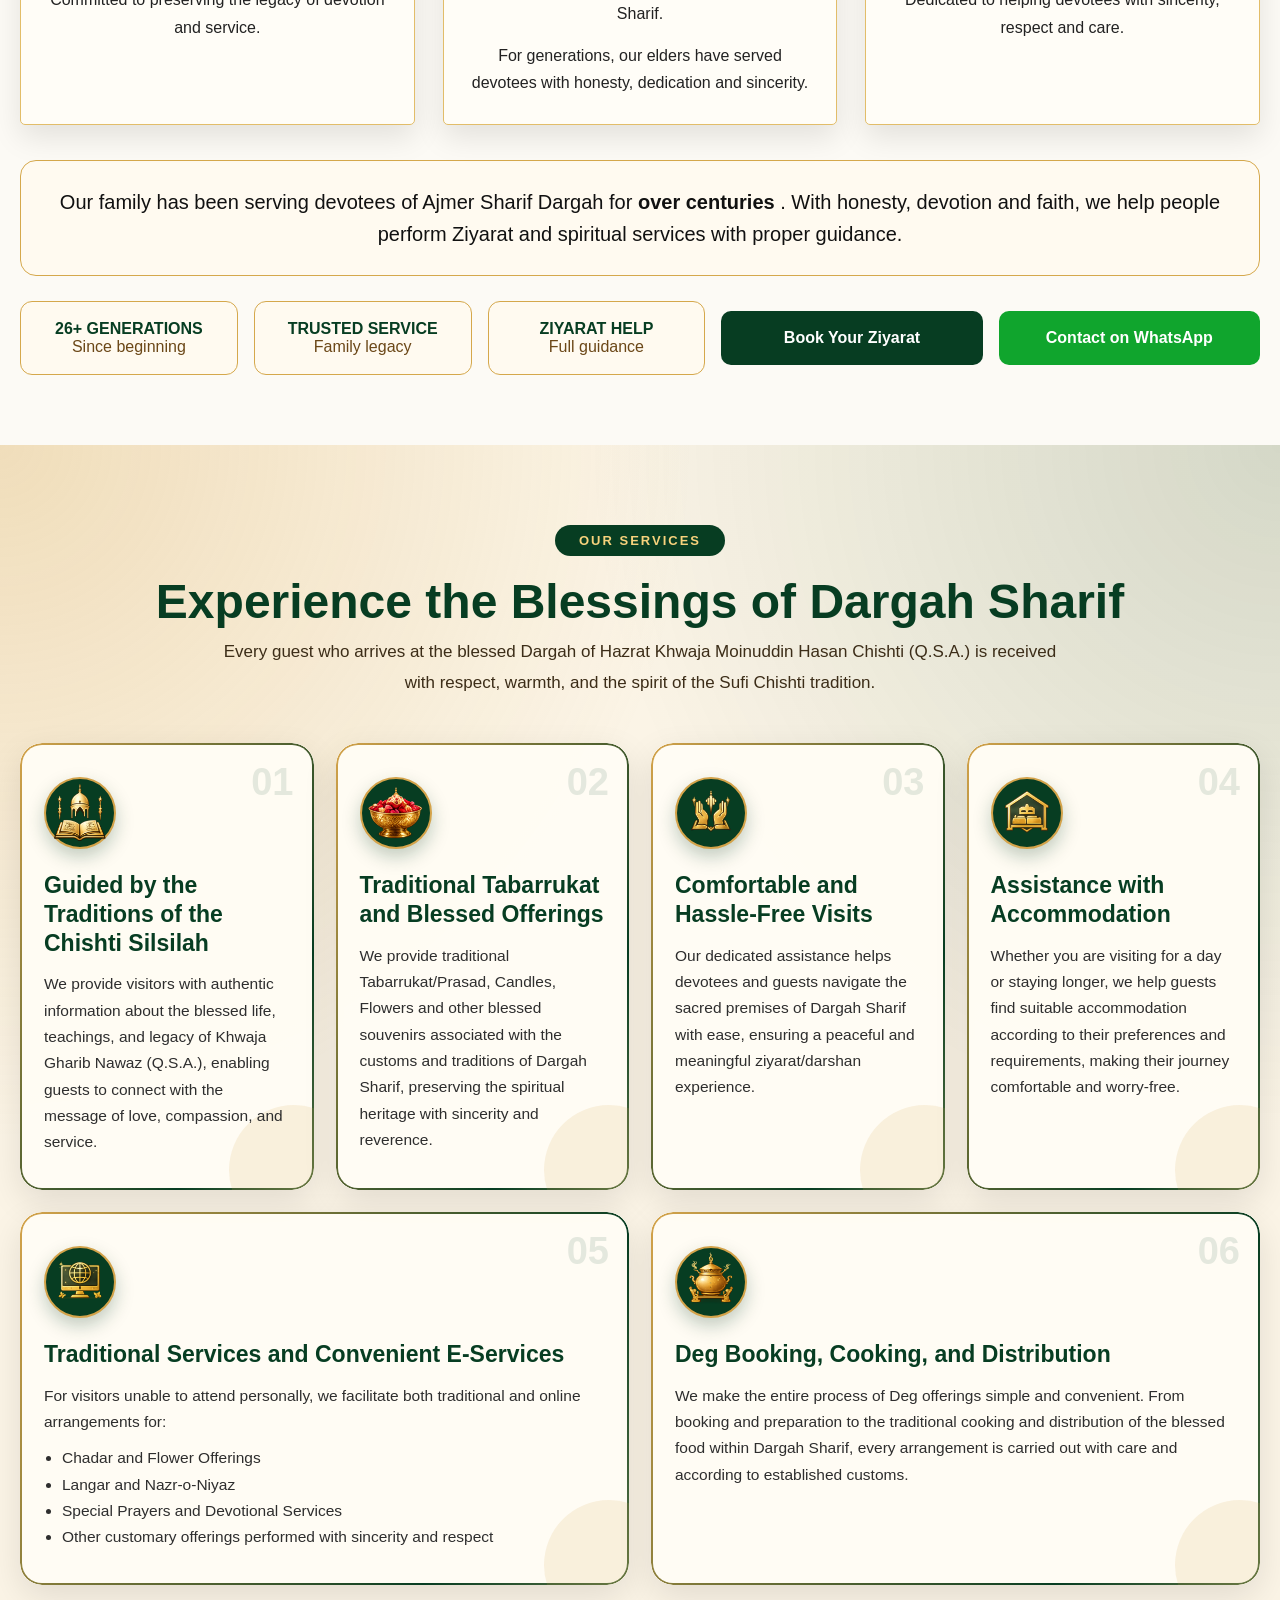
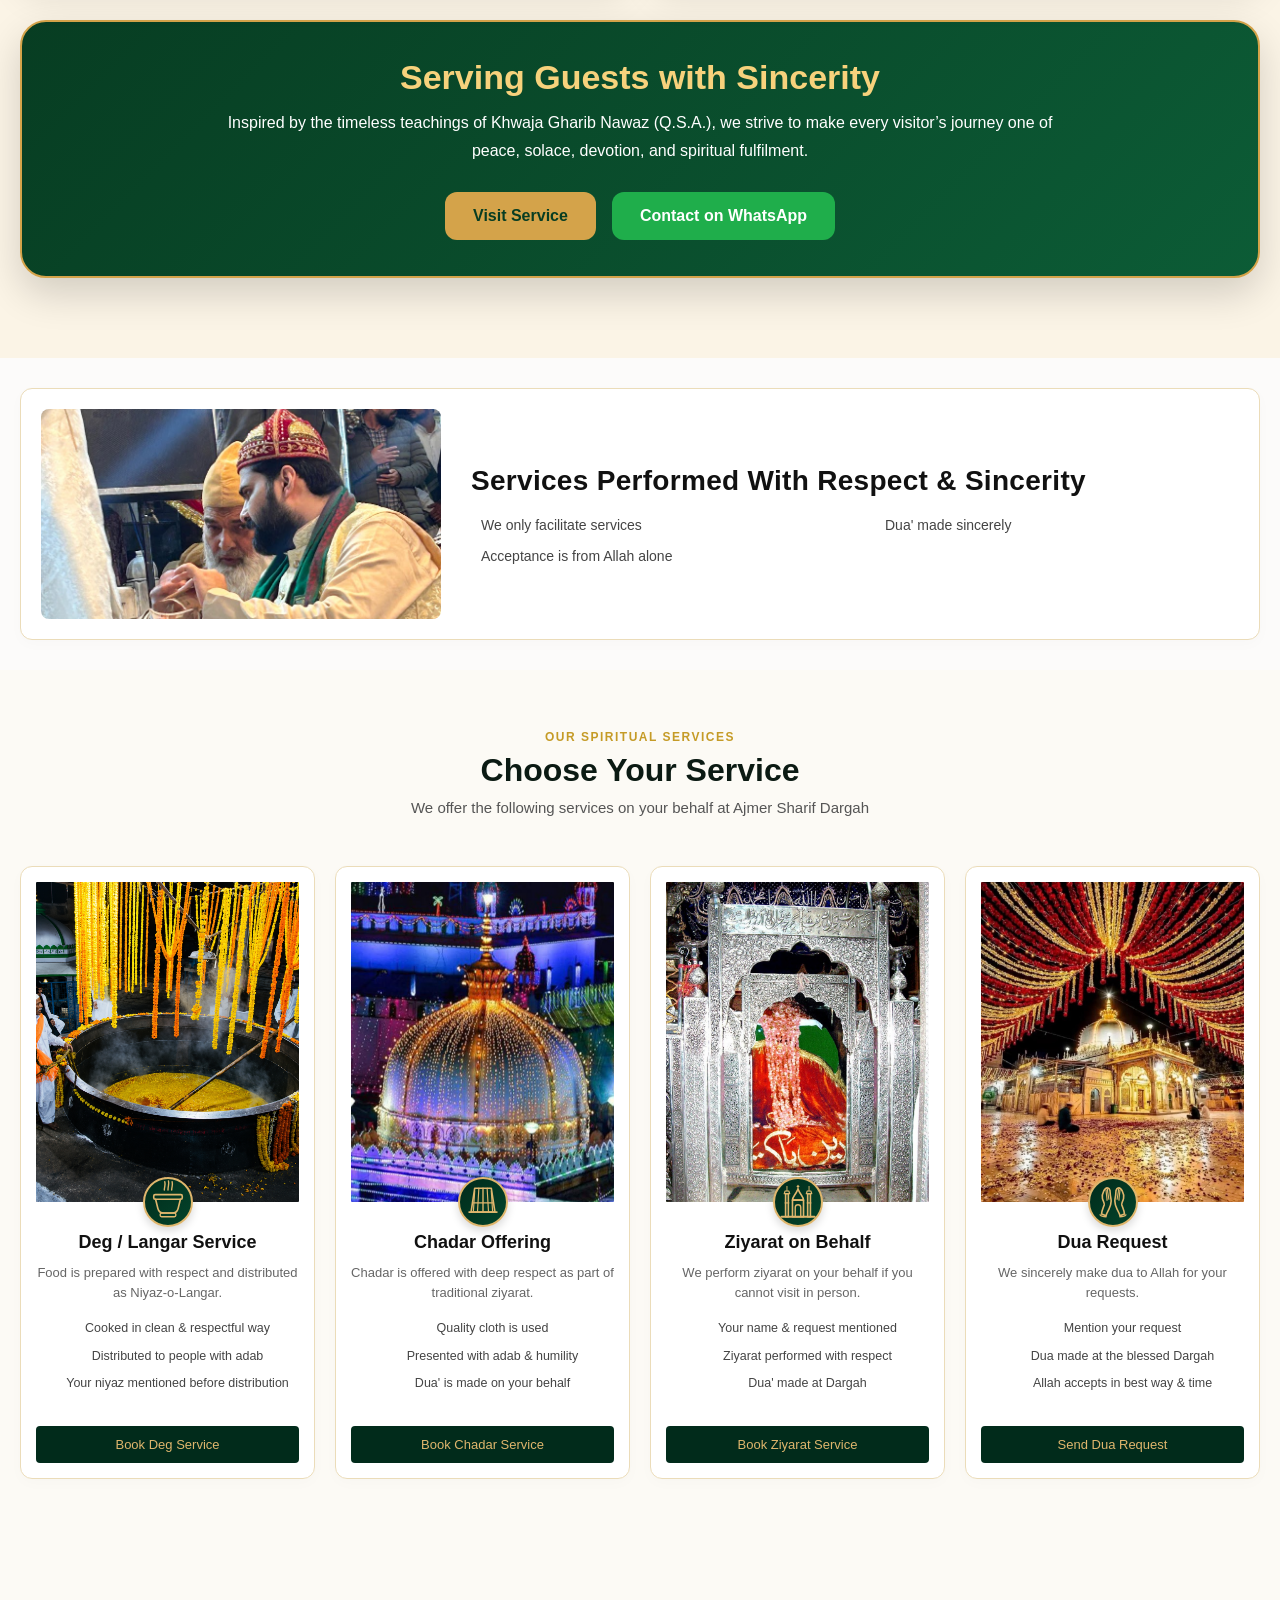
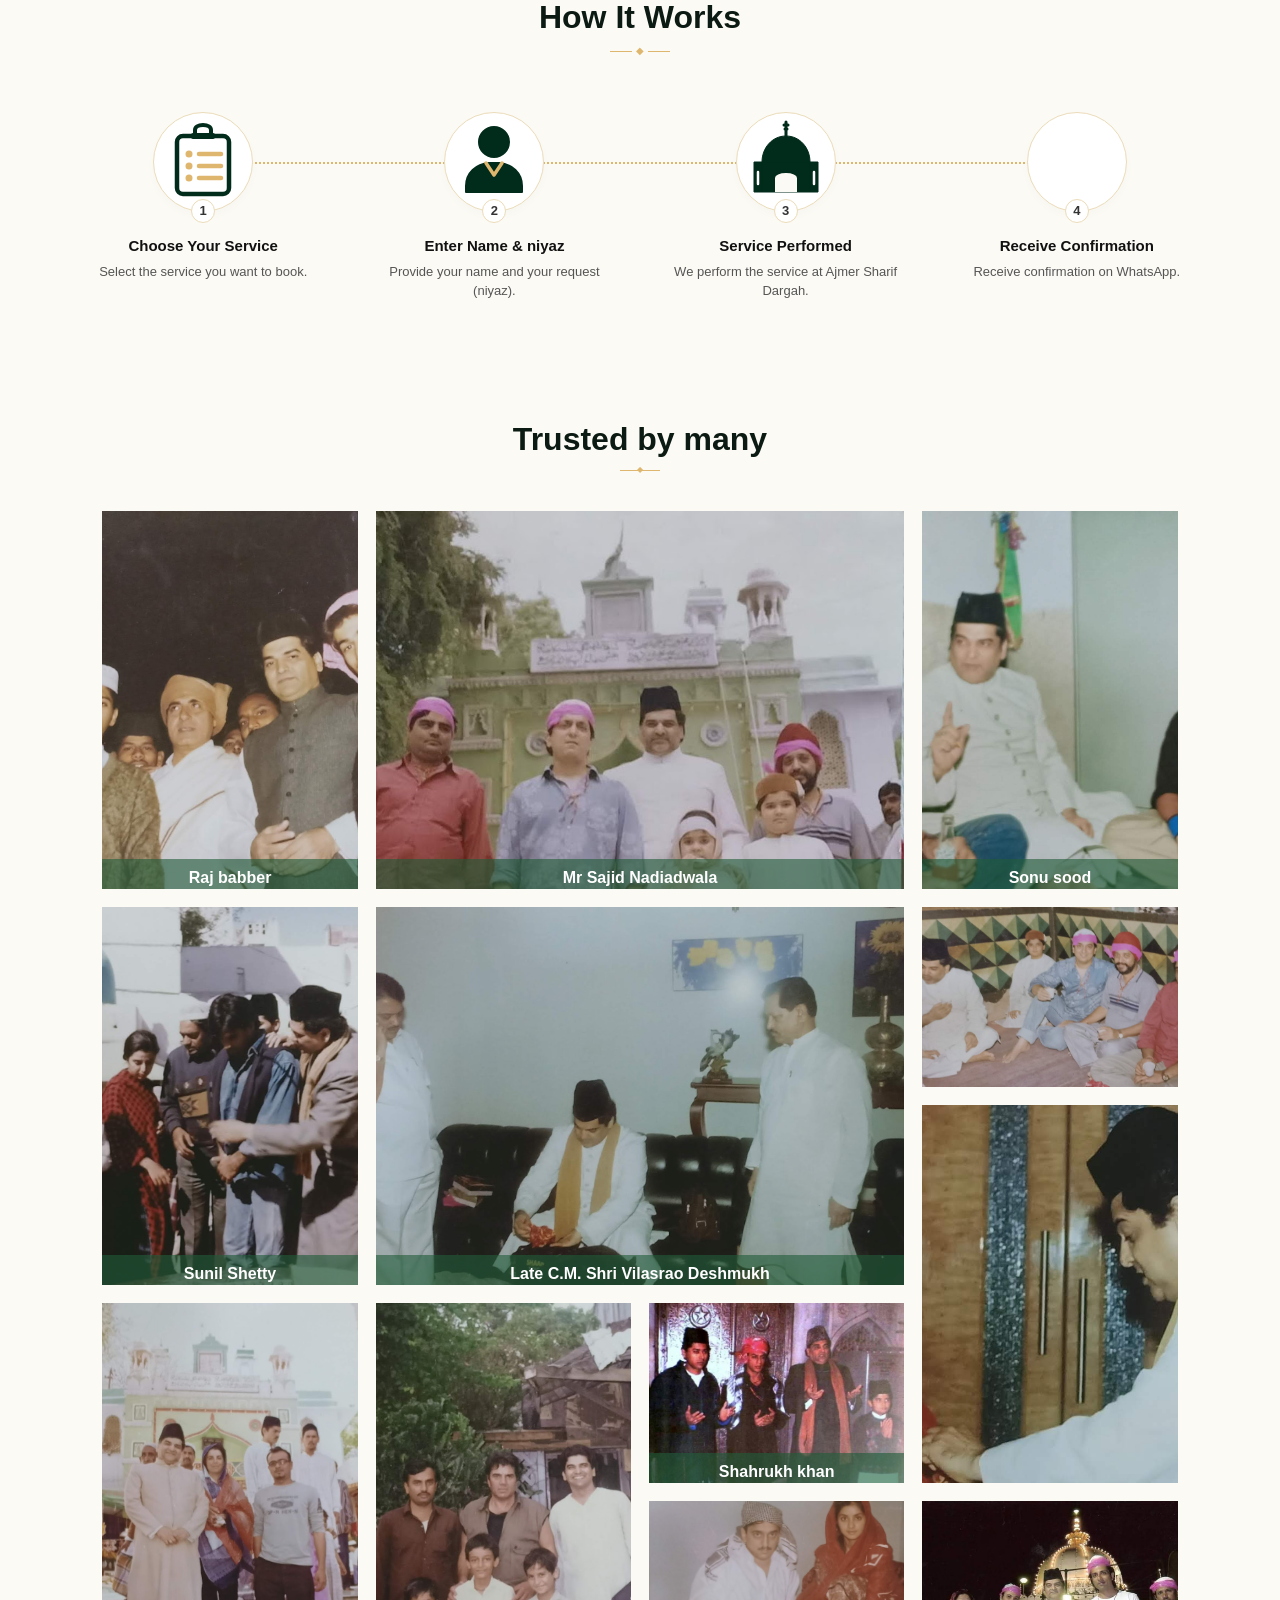
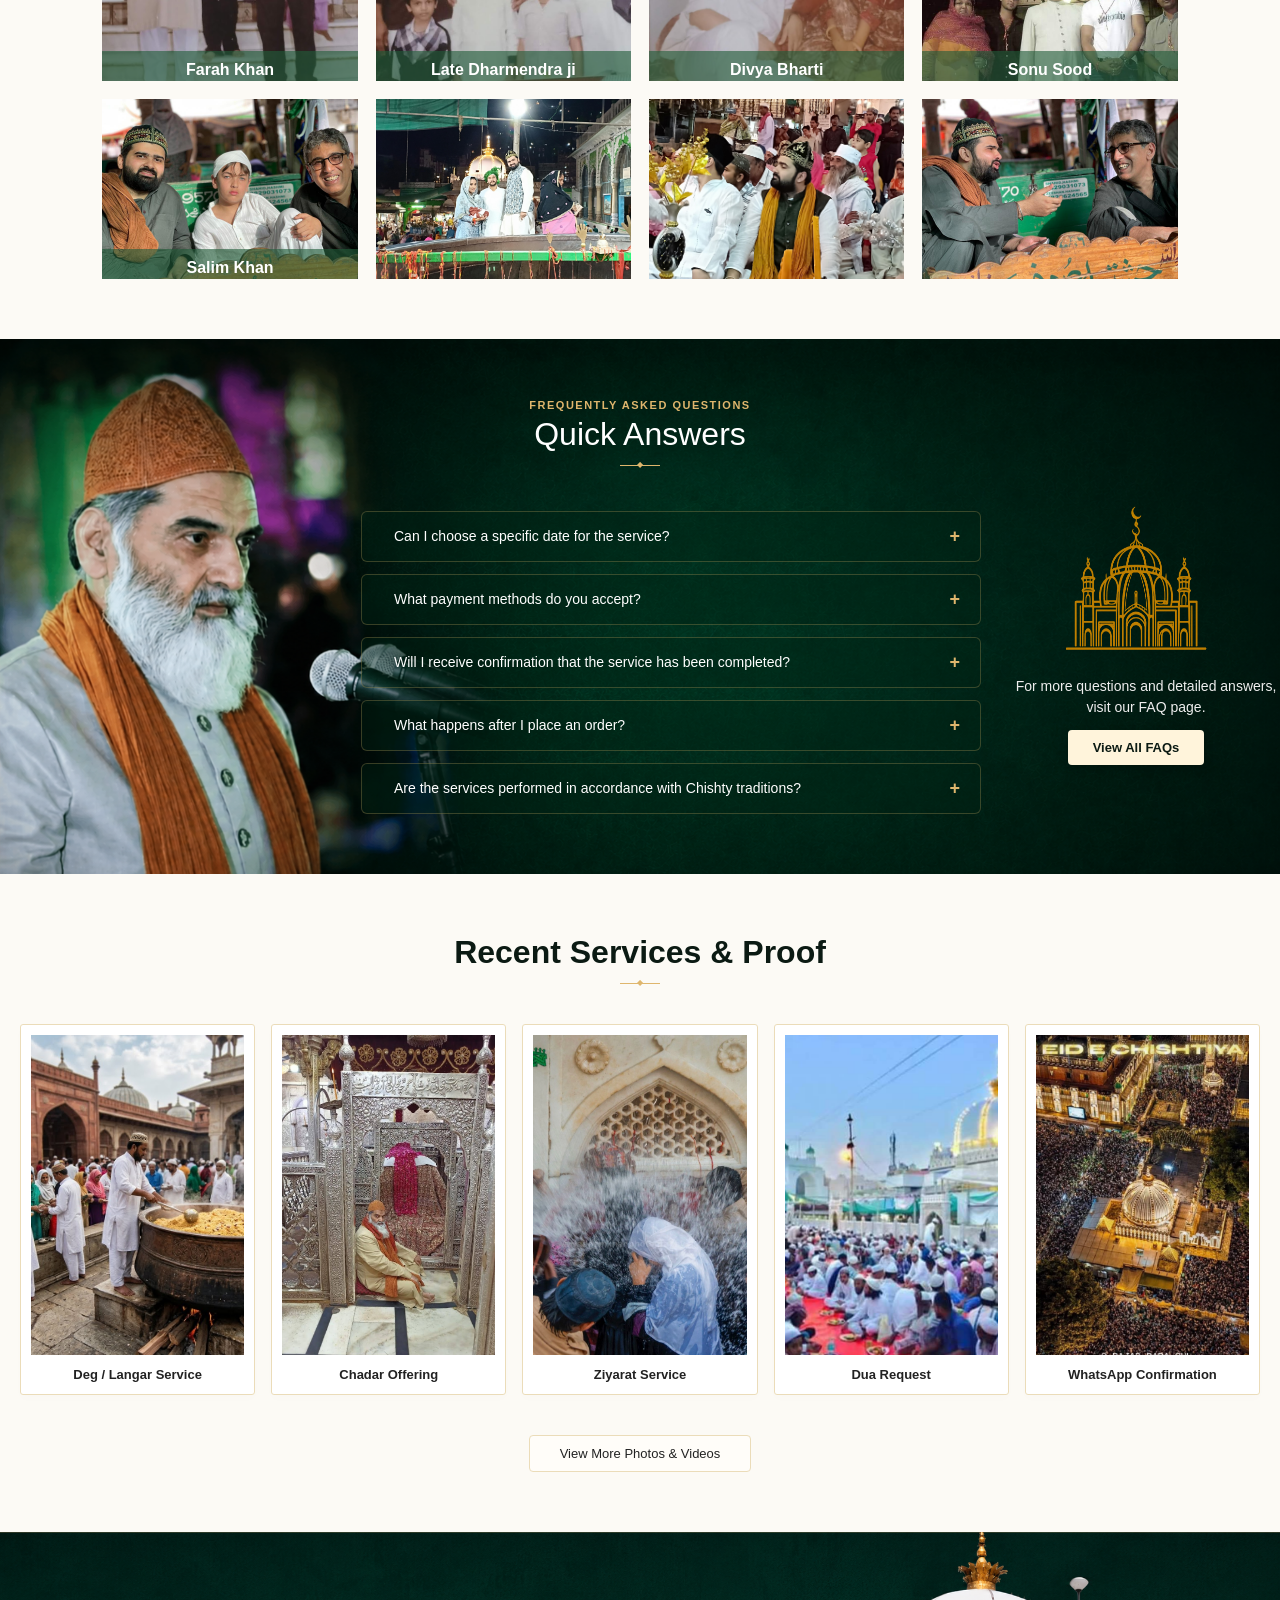
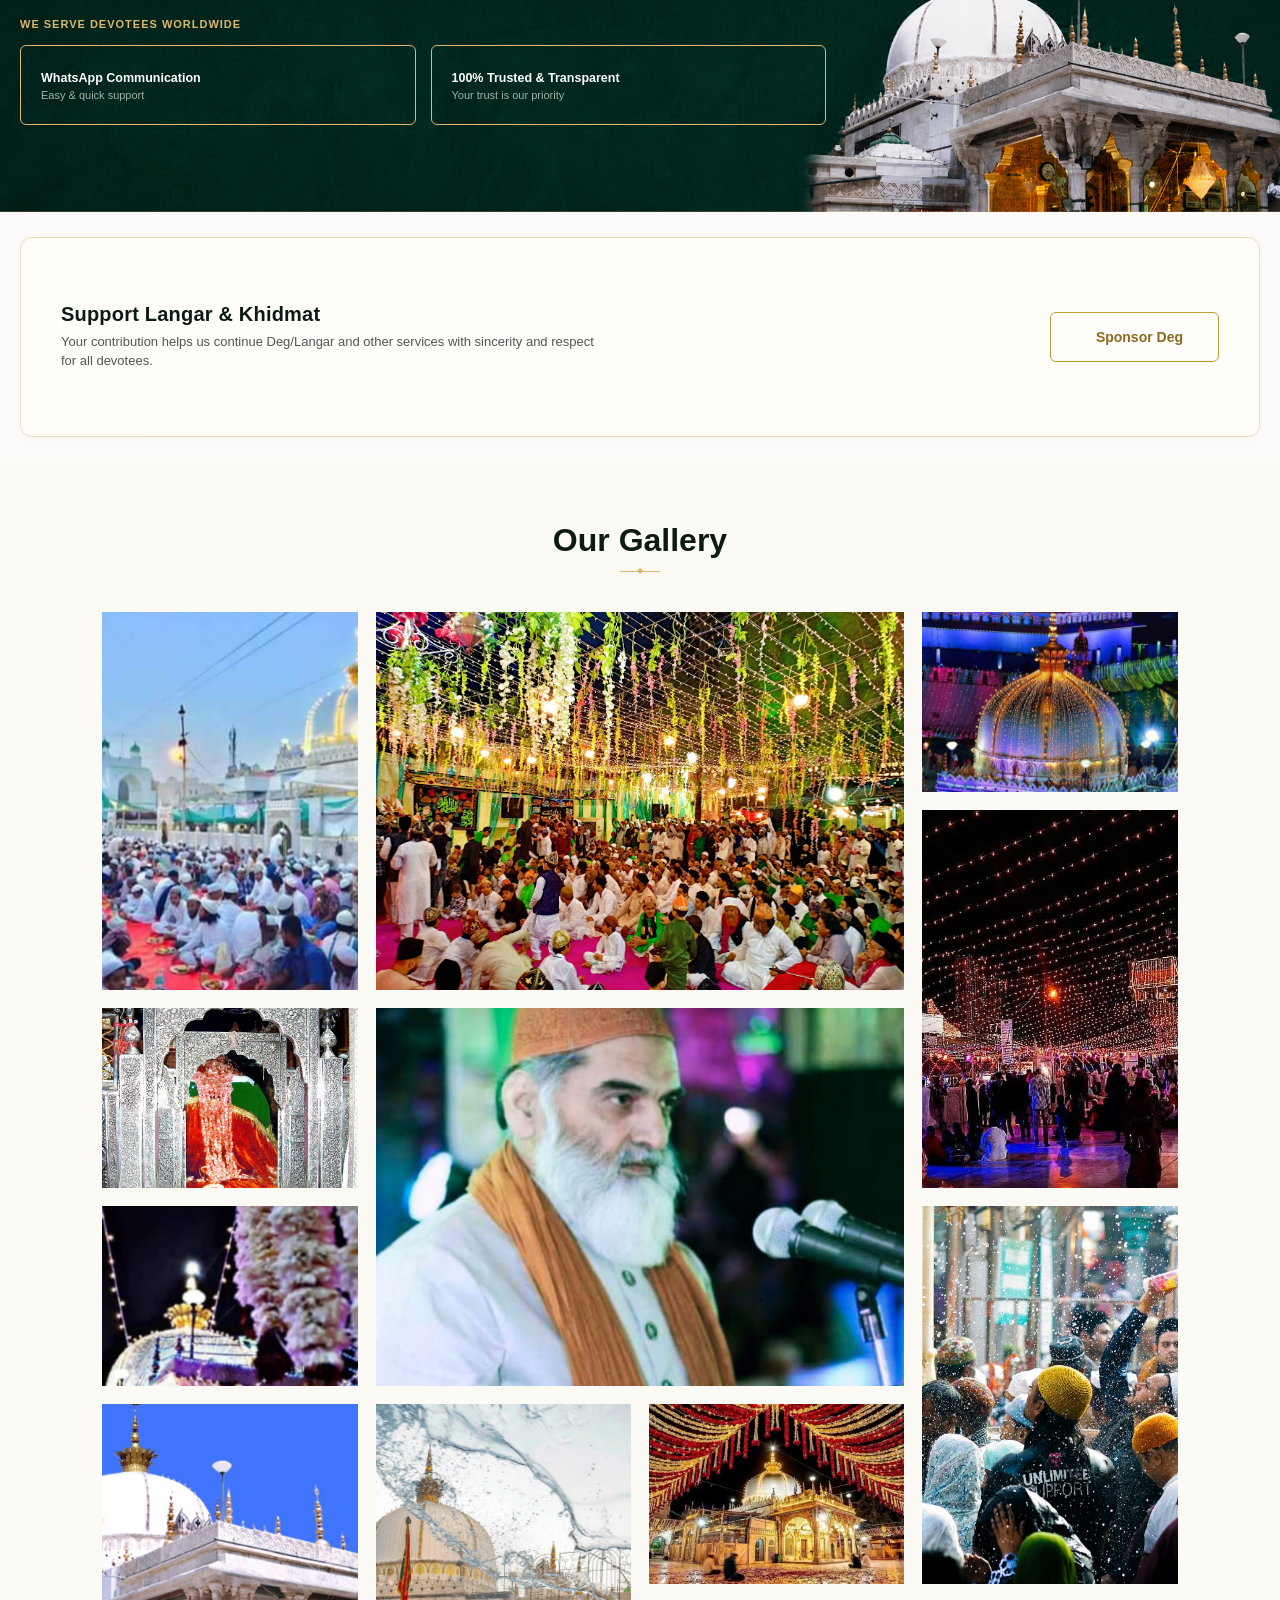
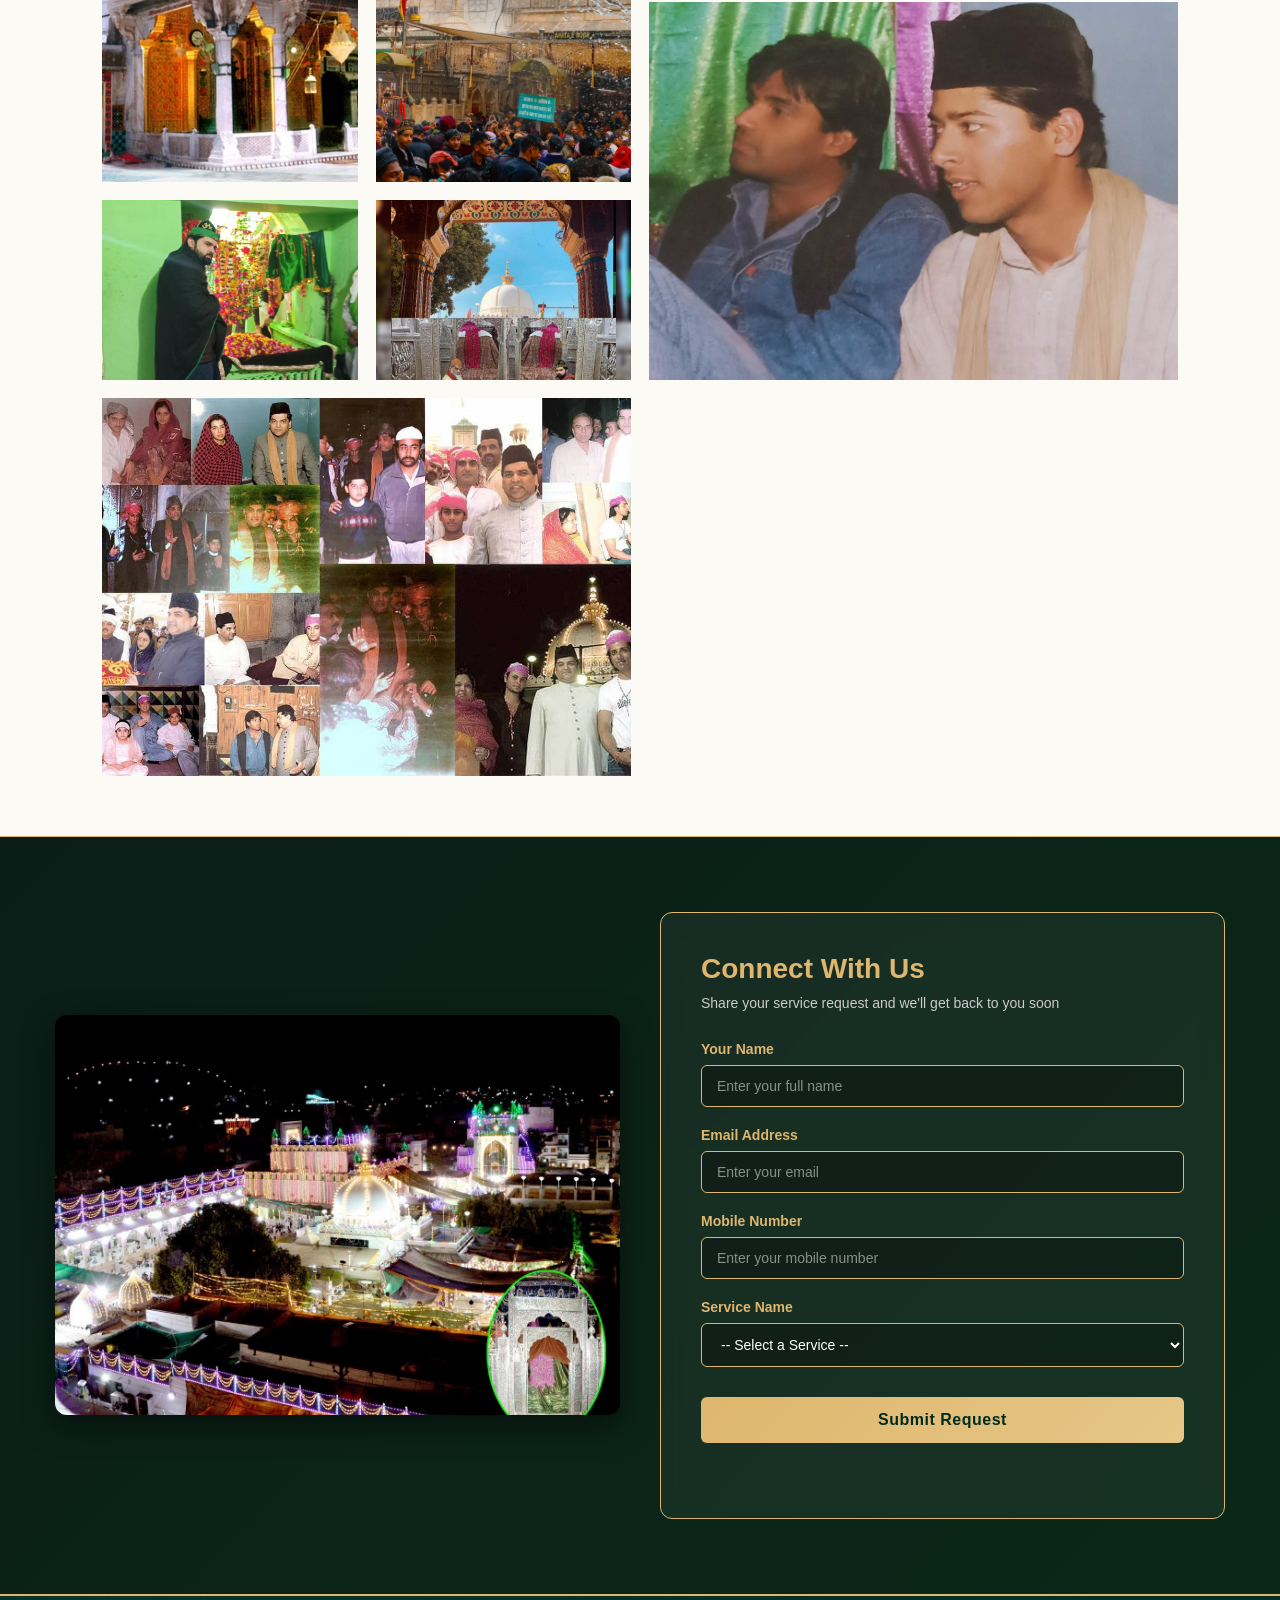
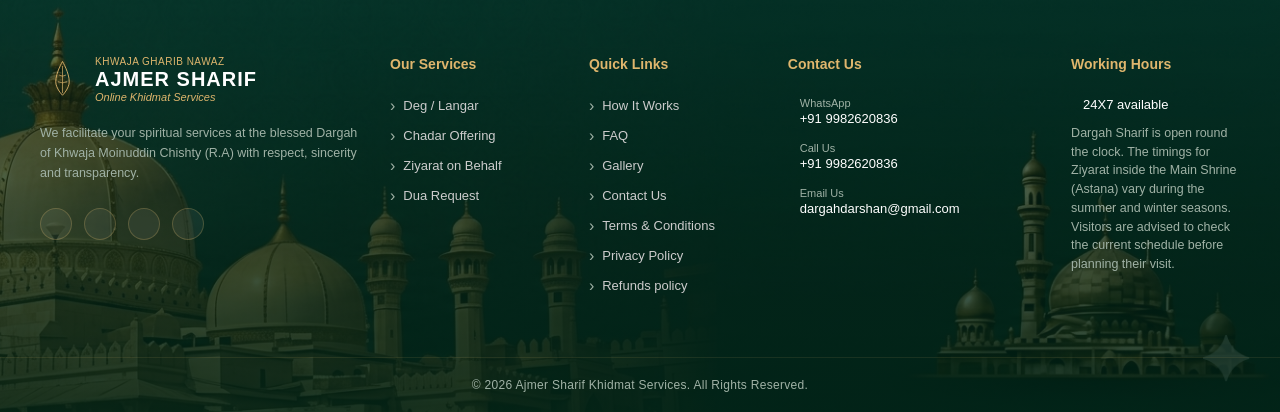
==== commit a9d277fd: "final change" ====
--- a/index.html
+++ b/index.html
@@ -7,7 +7,7 @@
   <title>Ajmer Sharif Header</title>
   <!-- Font Awesome Icons for WhatsApp -->
   <link rel="stylesheet" href="https://cloudflare.com">
-  <link rel="stylesheet" href="st.css">
+  <link rel="stylesheet" href="style.css">
   <link href="https://unpkg.com/aos@2.3.1/dist/aos.css" rel="stylesheet">
   <link rel="stylesheet" href="https://cdnjs.cloudflare.com/ajax/libs/font-awesome/7.0.1/css/all.min.css">
 </head>
@@ -65,7 +65,7 @@
 
         <!-- <span class="sub-heading">Online Khidmat at</span> -->
         <h1 class="main-heading" data-aos="zoom-in" data-aos-duration="1000"><span class="main-title">AJMER SHARIF</span><br>
-            Darshan/Ziyarat Performed with Respect, Sincerity & Devotion Ease
+            Darshan/Ziyarat Performed with Respect, Sincerity Devotion & Ease
         </h1>
 
         <h2 class="services-highlight">
@@ -167,7 +167,7 @@
             <img src="images/chacha.jpg" alt="">
           </div>
 
-          <h3>Sahibazada Haji Syed</h3>
+          <h3>Sahibzada Haji Syed Habeeb Hashmi</h3>
 
           <p>
             Represents our respected family lineage and the spiritual
@@ -760,10 +760,10 @@
 
     <div class="gallery-item big img222">
       <img src="images/celibrity/IMG_20200526_124046.jpg" alt="Damoi">
-      <p class="gallery-caption">Ustad Nusrat Fateh Ali khan</p>
-    </div>
-
-    <div class="gallery-item">
+      <p class="gallery-caption">Mr Sajid Nadiadwala</p>
+    </div>
+
+    <div class="gallery-item tall">
       <img src="images/celibrity/IMG_20200526_124123.jpg" alt="Damoi">
       <p class="gallery-caption">Sonu sood</p>
     </div>
@@ -773,14 +773,15 @@
       <p class="gallery-caption">Sunil Shetty</p>
     </div>
 
-    <div class="gallery-item">
+    <div class="gallery-item big">
       <img src="images/celibrity/IMG_20200526_124220.jpg" alt="Damoi">
-      <p class="gallery-caption">Dr. Shankar Dayal sharma</p>
+      <p class="gallery-caption" >Late C.M. Shri
+      Vilasrao Deshmukh</p>
     </div>
 
     <div class="gallery-item">
       <img src="images/celibrity/IMG_20200526_124259.jpg" alt="Damoi">
-      <p class="gallery-caption">Raghavendra Rajkumar</p>
+      
     </div>
 
     <div class="gallery-item tall">
@@ -795,7 +796,7 @@
 
     <div class="gallery-item tall">
       <img src="images/celibrity/IMG_20200526_124510.jpg" alt="Damoi">
-      <p class="gallery-caption">Dharam Singh Deol</p>
+      <p class="gallery-caption">Late Dharmendra ji</p>
     </div>
 
     <div class="gallery-item">
@@ -814,7 +815,7 @@
     </div>
     <div class="gallery-item">
       <img src="images/takeout-3-001/IMG-20230409-WA0017.jpg" alt="Damoi">
-      <p class="gallery-caption">Deepak chopra</p>
+      <p class="gallery-caption">Salim Khan</p>
     </div>
 
     <div class="gallery-item">
@@ -1119,6 +1120,7 @@
       <div class="gallery-item big "><img src="images/clientImage/IMG_20200526_124407.jpg"></div>
       <div class="gallery-item  "><img src="images/clientImage/IMG20190125205607.jpg"></div>
       <div class="gallery-item "><img src="images/Website%20images/InShot_20201027_175715250.jpg"></div>
+      <div class="gallery-item big "><img src="images/takeout-3-001 (1)/IMG_9449.JPG"></div>
 
     </div>
   </section>
@@ -1304,8 +1306,8 @@
             <i class="fa-regular fa-clock"></i>
           </div>
           <div class="as-ftr-hours-text">
-            <span class="as-ftr-days">Monday - Sunday</span>
-            <span class="as-ftr-time">24X7</span>
+            <span class="as-ftr-days">24X7 available</span>
+           
           </div>
         </div>
         <p class="as-ftr-hours-note">Dargah Sharif is open round the clock. The timings for Ziyarat inside the Main Shrine (Astana) vary during the summer and winter seasons. Visitors are advised to check the current schedule before planning their visit.</p>
--- a/style.css
+++ b/style.css
@@ -0,0 +1,3473 @@
+/* Reset basic styling */
+* {
+  margin: 0;
+  padding: 0;
+  box-sizing: border-box;
+  font-family: "Arial", sans-serif;
+}
+
+html {
+  scroll-behavior: smooth;
+  overflow-x: hidden;
+}
+
+body {
+  background-color: #0b1d17;
+  overflow-x: hidden;
+}
+
+img {
+  max-width: 100%;
+  height: auto;
+  display: block;
+}
+
+/* Main Header Styling */
+.main-header {
+  background: linear-gradient(135deg, #012b1b 0%, #033c26 50%, #022316 100%);
+  display: flex;
+  justify-content: space-between;
+  align-items: center;
+  padding: 12px 40px;
+  border-bottom: 2px solid #dfb66d;
+  box-shadow: 0 4px 15px rgba(0, 0, 0, 0.3);
+  min-height: 90px;
+  position: relative;
+}
+
+/* =========================
+LOGO
+========================= */
+
+.logo-container {
+  display: flex;
+  align-items: center;
+  gap: 12px;
+}
+
+.logo-text {
+  display: flex;
+  flex-direction: column;
+}
+
+.logo-text .sub-title {
+  color: #dfb66d;
+  font-size: 11px;
+  font-weight: 500;
+  letter-spacing: 0.5px;
+}
+
+.logo-text .main-title {
+  color: #fff;
+  font-size: 22px;
+  font-weight: 700;
+  letter-spacing: 1px;
+  margin: 1px 0;
+}
+
+.logo-text .tagline {
+  color: #dfb66d;
+  font-size: 12px;
+  font-style: italic;
+}
+
+/* =========================
+NAVIGATION
+========================= */
+
+.nav-menu {
+  display: flex;
+  align-items: center;
+  gap: 25px;
+}
+
+.nav-item {
+  color: #fff;
+  text-decoration: none;
+  font-size: 14px;
+  font-weight: 500;
+  padding: 8px 12px;
+  border-radius: 4px;
+  transition: 0.3s;
+}
+
+.nav-item:hover {
+  color: #dfb66d;
+}
+
+/* ACTIVE MENU */
+
+.nav-item.active {
+  color: #dfb66d;
+  background: rgba(255, 255, 255, 0.05);
+  border-bottom: 2px solid #dfb66d;
+}
+
+/* =========================
+RIGHT ACTIONS
+========================= */
+
+.actions-container {
+  display: flex;
+  align-items: center;
+  gap: 15px;
+}
+
+/* WhatsApp */
+
+.whatsapp-btn {
+  display: flex;
+  align-items: center;
+  gap: 10px;
+  background: rgba(0, 0, 0, 0.2);
+  border: 1px solid rgba(255, 255, 255, 0.1);
+  padding: 8px 15px;
+  border-radius: 6px;
+  text-decoration: none;
+}
+
+.whatsapp-btn i {
+  color: #25d366;
+  font-size: 22px;
+}
+
+.whatsapp-text {
+  display: flex;
+  flex-direction: column;
+}
+
+.phone-number {
+  color: #fff;
+  font-size: 13px;
+  font-weight: bold;
+}
+
+.support-label {
+  color: #a0a0a0;
+  font-size: 10px;
+}
+
+/* Button */
+
+.book-btn {
+  background: #dfb66d;
+  color: #012b1b;
+  text-decoration: none;
+  padding: 12px 24px;
+  font-size: 14px;
+  font-weight: bold;
+  border-radius: 6px;
+  transition: 0.3s;
+}
+
+.book-btn:hover {
+  background: #c9a25b;
+}
+
+/* =========================
+MENU TOGGLE
+========================= */
+
+.menu-toggle {
+  display: none;
+  font-size: 30px;
+  color: #fff;
+  cursor: pointer;
+}
+
+/* =========================
+TABLET
+========================= */
+
+@media (max-width: 1100px) {
+  .nav-menu {
+    gap: 15px;
+  }
+
+  .nav-item {
+    font-size: 13px;
+  }
+}
+
+/* =========================
+MOBILE
+========================= */
+
+@media (max-width: 768px) {
+  .main-header {
+    padding: 12px 15px;
+    min-height: auto;
+  }
+
+  /* Logo */
+
+  .logo-container {
+    width: 100%;
+    justify-content: flex-start;
+    gap: 10px;
+  }
+
+  .logo-icon svg {
+    width: 38px;
+    height: 38px;
+  }
+
+  .logo-text .sub-title {
+    font-size: 8px;
+  }
+
+  .logo-text .main-title {
+    font-size: 20px;
+    line-height: 1;
+  }
+
+  .logo-text .tagline {
+    font-size: 9px;
+  }
+
+  /* Hamburger */
+
+  .menu-toggle {
+    display: block;
+  }
+
+  /* Hide Desktop Buttons */
+
+  .actions-container {
+    display: none;
+  }
+
+  /* Mobile Menu */
+
+  .nav-menu {
+    position: absolute;
+    top: 100%;
+    left: 0;
+
+    width: 100%;
+    background: #012b1b;
+
+    flex-direction: column;
+    align-items: flex-start;
+    gap: 0;
+
+    overflow: hidden;
+    max-height: 0;
+
+    transition: 0.4s ease;
+
+    z-index: 999;
+  }
+
+  /* OPEN MENU */
+
+  .nav-menu.active {
+    max-height: 500px;
+    padding: 10px 0;
+  }
+
+  .nav-item {
+    width: 100%;
+    padding: 14px 20px;
+    border-bottom: 1px solid rgba(255, 255, 255, 0.08);
+  }
+
+  /* ACTIVE */
+
+  .nav-item.active {
+    border-bottom: none;
+    border-left: 3px solid #dfb66d;
+    background: rgba(223, 182, 109, 0.08);
+  }
+}
+
+.whatsappcss {
+  color: #25d366;
+  font-size: 22px;
+}
+
+/* =========================
+SMALL MOBILE
+========================= */
+
+@media (max-width: 480px) {
+  .logo-text .main-title {
+    font-size: 17px;
+  }
+
+  .logo-text .sub-title {
+    font-size: 7px;
+  }
+
+  .logo-text .tagline {
+    font-size: 8px;
+  }
+
+  .logo-icon svg {
+    width: 34px;
+    height: 34px;
+  }
+}
+
+/* hero section */
+.hero-section {
+  /* यहाँ अपनी खाली बैनर इमेज का नाम डालें (उदा. banner.jpg) */
+  background: url("/images/banner1.png") no-repeat center center;
+  background-size: cover;
+  min-height: 80vh;
+  display: flex;
+  align-items: center;
+  position: relative;
+  padding: 60px 0 30px 0; /* Bottom padding to avoid overlaying features bar */
+}
+
+.container {
+  width: 100%;
+  max-width: 1280px;
+  margin: 0 auto;
+  padding: 0 40px;
+  display: flex;
+  flex-direction: column;
+  justify-content: space-between;
+  height: 100%;
+}
+
+/* Left Content Area */
+.hero-content {
+  max-width: 550px; /* Restricts text to left dark area */
+  color: #ffffff;
+  z-index: 2;
+  margin-bottom: 4rem;
+}
+
+.arabic-text {
+  color: #dfb66d;
+  font-size: 18px;
+  margin-bottom: 10px;
+  font-family: Arial, serif;
+}
+
+.sub-heading {
+  color: #dfb66d;
+  font-size: 24px;
+  /* font-style: italic; */
+  font-family: "Arial", serif;
+  display: block;
+}
+
+.main-heading {
+  font-size: 30px;
+  font-weight: 600;
+  line-height: 1.1;
+  letter-spacing: 1px;
+  margin: 5px 0 20px 0;
+  font-family: "Arial", Times, serif;
+}
+.main-heading span {
+  color: #fff;
+  font-weight: 700;
+  font-size: 52px;
+}
+
+
+.services-highlight {
+  color: #dfb66d;
+  font-size: 18px;
+  font-weight: 500;
+  line-height: 1.4;
+  margin-bottom: 20px;
+}
+
+.description {
+  color: #cccccc;
+  font-size: 14px;
+  line-height: 1.6;
+  margin-bottom: 35px;
+}
+
+/* Buttons Container */
+.cta-buttons {
+  display: flex;
+  gap: 12px;
+  align-items: center;
+  flex-wrap: wrap;
+}
+@media screen and (min-width: 1024px) and (max-width: 1280px) {
+  .cta-buttons {
+  }
+}
+
+/* Button 1: Book Your Service (Solid Golden) */
+.btn-book {
+  background: #dfb66d;
+  color: #012b1b;
+  text-decoration: none;
+  padding: 12px 24px;
+  font-size: 14px;
+  font-weight: bold;
+  border-radius: 6px;
+  display: inline-flex;
+  align-items: center;
+  gap: 8px;
+  box-shadow: 0 4px 10px rgba(0, 0, 0, 0.3);
+  transition: background 0.3s;
+}
+
+.btn-book:hover {
+  background: #c9a25b;
+}
+
+/* Button 2: View Services (Transparent with Border) */
+.btn-view {
+  background: transparent;
+  color: #dfb66d;
+  border: 1px solid #dfb66d;
+  text-decoration: none;
+  padding: 12px 24px;
+  font-size: 14px;
+  font-weight: 500;
+  border-radius: 6px;
+  display: inline-flex;
+  align-items: center;
+  gap: 8px;
+  transition: all 0.3s;
+}
+
+.btn-view:hover {
+  background: rgba(223, 182, 109, 0.1);
+}
+
+/* Button 3: WhatsApp Us (Deep Green Outline) */
+.btn-whatsapp {
+  background: rgba(1, 43, 27, 0.4);
+  color: #25d366;
+  border: 1px solid #034f32;
+  text-decoration: none;
+  padding: 12px 24px;
+  font-size: 14px;
+  font-weight: 500;
+  border-radius: 6px;
+  display: inline-flex;
+  align-items: center;
+  gap: 8px;
+  transition: all 0.3s;
+}
+
+.btn-whatsapp:hover {
+  background: rgba(37, 211, 102, 0.1);
+}
+
+/* 3. Bottom Features Bar Styling */
+.features-bar {
+  /* position: absolute;
+  bottom: 20px;
+  left: 50%;
+  transform: translateX(-50%);
+  width: min(calc(100% - 40px), 1200px);
+  min-height: 130px;
+  background: rgba(1, 35, 22, 0.4);
+  border: 1px solid rgba(223, 182, 109, 0.2);
+  border-radius: 8px;
+  padding: 25px;
+  display: grid;
+  grid-template-columns: repeat(4, 1fr);
+  gap: 20px;
+  backdrop-filter: blur(3px);
+  box-sizing: border-box; */
+  display:none;
+}
+
+.feature-item {
+  display: flex;
+  align-items: center;
+  gap: 15px;
+  color: #ffffff;
+}
+
+/* Distinct border separator except for last item */
+.feature-item:not(:last-child) {
+  border-right: 1px solid rgba(223, 182, 109, 0.15);
+}
+
+.feature-icon i {
+  color: #dfb66d;
+  font-size: 24px;
+}
+
+.feature-text h3 {
+  font-size: 14px;
+  font-weight: 600;
+  color: #dfb66d;
+}
+
+.feature-text p {
+  font-size: 12px;
+  color: #b3b3b3;
+  margin-top: 2px;
+}
+
+/* Responsive Styles for Tablet and Mobile */
+/* =========================================
+MOBILE HERO SECTION
+SAME AS REFERENCE DESIGN
+========================================= */
+
+@media (max-width: 576px) {
+  .hero-section {
+    background:
+      linear-gradient(to bottom, rgba(0, 0, 0, 0.08), rgba(0, 0, 0, 0.18)),
+      url("/images/mob3.png");
+
+    /* background-position: center top; */
+    background-repeat: no-repeat;
+    background-size: cover;
+   
+
+    min-height: auto;
+
+    position: relative;
+
+    display: flex;
+    align-items: flex-start;
+
+    overflow: visible;
+
+    padding: 20px 0 25px;
+  }
+
+  .container {
+    width: 100%;
+
+    padding: 0 12px;
+
+    display: flex;
+    flex-direction: column;
+
+    justify-content: space-between;
+
+    min-height: auto;
+    height: auto;
+  }
+
+  /* =========================
+    HERO CONTENT
+    ========================= */
+
+  .hero-content {
+    max-width: 100%;
+
+    width: 100%;
+
+    z-index: 2;
+  }
+
+  /* Arabic Text */
+
+  .arabic-text {
+    font-size: 13px;
+
+    line-height: 1.3;
+
+    color: #dfb66d;
+
+    margin-bottom: 10px;
+
+    font-style: italic;
+  }
+
+  /* Online Khidmat */
+
+  .sub-heading {
+    display: block;
+
+    color: #dfb66d;
+
+    font-size: 18px;
+
+   
+
+    margin-bottom: 8px;
+  }
+
+  /* Main Heading */
+
+  .main-heading {
+    font-size: 14px;
+
+    line-height: 1.02;
+
+    color: #ffffff;
+
+    margin-bottom: 12px;
+    margin-top: 15px;
+
+    font-weight: 700;
+
+    letter-spacing: 0.5px;
+  }
+
+  /* Services Text */
+
+  .services-highlight {
+    color: #dfb66d;
+
+    font-size: 16px;
+
+    line-height: 1.45;
+
+    font-weight: 600;
+
+    margin-bottom: 16px;
+  }
+
+  /* Description */
+
+  .description {
+    color: #f5f5f5;
+
+    font-size: 12px;
+
+    line-height: 1.8;
+
+    max-width: 95%;
+
+    margin-bottom: 0;
+  }
+
+  /* =========================
+    BUTTONS AREA
+    ========================= */
+
+  .cta-buttons {
+    width: 100%;
+
+    display: grid;
+
+    grid-template-columns: 1fr 1fr;
+
+    gap: 10px;
+
+    margin-top: 310px;
+  }
+
+  /* BOOK BUTTON */
+
+  .btn-book {
+    grid-column: span 2;
+
+    width: 100%;
+
+    justify-content: center;
+
+    background: #f0d99a;
+
+    color: #012b1b;
+
+    padding: 15px 18px;
+
+    border-radius: 8px;
+
+    font-size: 16px;
+
+    font-weight: 700;
+
+    border: none;
+
+    box-shadow: 0 4px 10px rgba(0, 0, 0, 0.25);
+  }
+
+  .btn-book i {
+    display: none;
+  }
+
+  /* VIEW BUTTON */
+
+  .btn-view {
+    width: 100%;
+
+    justify-content: center;
+
+    padding: 13px 12px;
+
+    border-radius: 8px;
+
+    border: 1px solid #dfb66d;
+
+    background: rgba(0, 0, 0, 0.25);
+
+    color: #ffffff;
+
+    font-size: 13px;
+
+    font-weight: 500;
+  }
+
+  .btn-view i {
+    color: #dfb66d;
+
+    font-size: 12px;
+  }
+
+  /* WHATSAPP BUTTON */
+
+  .btn-whatsapp {
+    width: 100%;
+
+    justify-content: center;
+
+    padding: 13px 12px;
+
+    border-radius: 8px;
+
+    border: 1px solid #1c7b46;
+
+    background: rgba(1, 43, 27, 0.55);
+
+    color: #ffffff;
+
+    font-size: 13px;
+
+    font-weight: 500;
+  }
+
+  .btn-whatsapp i {
+    color: #25d366;
+
+    font-size: 16px;
+  }
+
+  /* =========================
+    FEATURES BAR
+    ========================= */
+
+  /* .features-bar{
+
+        position:relative;
+
+        left:0;
+        right:0;
+        bottom:0;
+
+        width:100%;
+
+        margin-top:18px;
+
+        padding:0;
+
+        background:#324d3c54;
+
+        border:none;
+
+        backdrop-filter:none;
+
+        display:grid;
+
+        grid-template-columns:1fr 1fr;
+
+        gap:14px;
+    } */
+
+  /* Feature Item */
+
+  .feature-item {
+    display: flex;
+
+    flex-direction: column;
+
+    align-items: center;
+
+    justify-content: center;
+
+    text-align: center;
+
+    padding: 10px 5px;
+
+    border: none;
+
+    gap: 8px;
+  }
+
+  .feature-item:not(:last-child) {
+    border-right: none;
+  }
+
+  /* Feature Icon */
+
+  .feature-icon {
+    width: 42px;
+    height: 42px;
+
+    border: 1px solid rgba(223, 182, 109, 0.35);
+
+    border-radius: 50%;
+
+    display: flex;
+    align-items: center;
+    justify-content: center;
+
+    background: rgba(0, 0, 0, 0.25);
+  }
+
+  .feature-icon i {
+    color: #dfb66d;
+
+    font-size: 16px;
+  }
+
+  /* Feature Text */
+
+  .feature-text h3 {
+    color: #dfb66d;
+
+    font-size: 11px;
+
+    line-height: 1.4;
+
+    margin-bottom: 3px;
+  }
+
+  .feature-text p {
+    color: #ffffff;
+
+    font-size: 10px;
+
+    line-height: 1.4;
+  }
+}
+
+/* info section2 */
+
+/* ==========================================================================
+   AJMER SHARIF - UNIQUE NOTICE SECTION STYLING (Prefix: as-note-)
+   ========================================================================== */
+
+/* Outer Wrapper for background spacing */
+.as-note-section-container {
+  width: 100%;
+  padding: 30px 20px;
+  background-color: #fcfbfa; /* Light off-white background as per image */
+  display: flex;
+  justify-content: center;
+  align-items: center;
+}
+
+/* Main Rounded Box with Subtle Border */
+.as-note-main-box {
+  width: 100%;
+  max-width: 1300px;
+  background: #ffffff;
+  border: 1px solid #ebdcb9; /* Light golden/beige border */
+  border-radius: 12px;
+  padding: 20px;
+  
+  display: flex;
+  align-items: start;
+  justify-content: space-between;
+  gap: 30px;
+  box-shadow: 0 4px 15px rgba(0, 0, 0, 0.02);
+  margin-left: 0 auto;
+  
+}
+
+/* Left Image Styling */
+.as-note-image-wrapper {
+  flex-shrink: 0;
+  width: 400px;
+  height: 210px;
+  border-radius: 8px;
+  overflow: hidden;
+}
+.as-note-image-wrapper img{
+    width: 100%;
+    height: 100%;
+    object-fit: cover;
+    object-position: center -50px;
+}
+.as-note-thumbnail {
+  width: 100%;
+  height: 100%;
+  object-fit: cover;
+}
+
+/* Center Content & Headings */
+.as-note-content-center {
+  flex-grow: 1;
+  align-self: center;
+}
+
+.as-note-main-heading {
+  font-family: "Arial", "Times New Roman", serif;
+  color: #111111;
+  font-size: 28px;
+  font-weight: 600;
+  margin-bottom: 20px;
+  letter-spacing: 0.3px;
+}
+
+/* 2-Column Grid for Features */
+.as-note-features-grid {
+  display: grid;
+  grid-template-columns: repeat(2, 1fr);
+  row-gap: 15px;
+  column-gap: 40px;
+}
+
+.as-note-grid-item {
+  display: flex;
+  align-items: center;
+  gap: 10px;
+}
+
+/* Green Shield/Circle Icon Style */
+.as-note-icon-circle i {
+  color: #1b4d3e; /* Deep green icon color */
+  font-size: 16px;
+  display: block;
+}
+
+.as-note-item-text {
+  font-family: Arial, sans-serif;
+  color: #444444;
+  font-size: 14px;
+  font-weight: 500;
+}
+
+/* Right Side Quote Box Styling */
+.as-note-quote-container {
+  flex-shrink: 0;
+  width: 260px;
+}
+
+.as-note-quote-box {
+  border: 1px solid #e3d2ad;
+  border-radius: 8px;
+  padding: 20px 25px;
+  position: relative;
+  background-color: #fffdf9;
+  text-align: center;
+  min-height: 110px;
+  display: flex;
+  align-items: center;
+  justify-content: center;
+  margin-top: 45px;
+
+}
+
+.as-note-quote-text {
+  font-family: "Arial", serif;
+  font-size: 14px;
+  color: #222222;
+  line-height: 1.5;
+  font-weight: 500;
+}
+
+/* Decorative Quote Icon on Top-Right */
+.as-note-quote-icon {
+  position: absolute;
+  top: -5px;
+  right: 15px;
+  font-family: "Arial", serif;
+  font-size: 45px;
+  color: #dfb66d;
+  line-height: 1;
+  opacity: 0.7;
+}
+.as-note-quote-icon {
+  position: absolute;
+  top: -5px;
+  right: 15px;
+  font-family: "Arial", serif;
+  font-size: 45px;
+  color: #dfb66d;
+  line-height: 1;
+  opacity: 0.7;
+}
+
+/* Responsive Handling for Mobile Screens */
+@media (max-width: 992px) {
+  .as-note-main-box {
+    flex-direction: column;
+    text-align: center;
+    padding: 30px 20px;
+  }
+
+  .as-note-image-wrapper {
+    width: 220px;
+    height: 130px;
+  }
+
+  .as-note-features-grid {
+    grid-template-columns: 1fr;
+    /* justify-items: center; */
+    row-gap: 12px;
+  }
+
+  .as-note-grid-item {
+    justify-content: flex-start;
+    width: 100%;
+    max-width: 280px;
+  }
+
+  .as-note-quote-container {
+    width: 100%;
+    max-width: 320px;
+  }
+  .as-note-main-heading {
+    font-size: 22px;
+    text-align: start;
+  }
+  .as-note-image-wrapper {
+    margin: 0px;
+    padding: 0px;
+    width: 100%;
+  }
+}
+
+/* element.style {
+    left: 0;
+    display: inline-block;
+    width: 45px;
+    transform: rotate(180deg);
+    height: 20px;
+} */
+
+/* choiseplan section */
+
+/* ==========================================================================
+   AJMER SHARIF - UNIQUE SERVICES SECTION (Prefix: as-srv-)
+   ========================================================================== */
+
+/* Outer Section Background */
+.as-srv-section {
+  background-color: #fcfaf5; /* Image exact creamish-white background */
+  padding: 60px 20px;
+  width: 100%;
+}
+
+.as-srv-container {
+  max-width: 1300px;
+  margin: 0 auto;
+  align-items: center;
+  margin-left: 0 auto;
+}
+
+/* Header Text Styling */
+.as-srv-header {
+  text-align: center;
+  margin-bottom: 50px;
+}
+
+.as-srv-top-tag {
+  color: #c59b27; /* Muted Gold */
+  font-size: 12px;
+  font-weight: bold;
+  letter-spacing: 1.5px;
+  display: block;
+  margin-bottom: 8px;
+}
+
+.as-srv-main-title {
+  font-family: "Arial", "Times New Roman", serif;
+  color: #0b1a13; /* Very dark green/black */
+  font-size: 32px;
+  font-weight: 600;
+  margin-bottom: 10px;
+}
+
+.as-srv-subtitle {
+  color: #555555;
+  font-size: 15px;
+}
+
+/* Responsive Grid Layout */
+.as-srv-grid {
+  display: grid;
+  grid-template-columns: repeat(4, 1fr);
+  gap: 20px;
+}
+
+/* Service Card Design */
+.as-srv-card {
+  background: #ffffff;
+  border: 1px solid #ebdcb9; /* Inner beige border border */
+  border-radius: 12px;
+  overflow: visible; /* Allows badge circle to clip nicely */
+  display: flex;
+  flex-direction: column;
+  justify-content: space-between;
+  padding: 15px;
+  box-shadow: 0 4px 15px rgba(0, 0, 0, 0.02);
+}
+
+/* Image Container with Floating Badge */
+.as-srv-image-box {
+  position: relative;
+  width: 100%;
+  height: 320px;
+  border-radius: 8px;
+  overflow: visible; /* Essential for floating icon overlay */
+  margin-bottom: 30px; /* Space for the overlapping badge */
+}
+
+.as-srv-img {
+  width: 100%;
+  height: 100%;
+  object-fit: cover;
+  border-radius: 1px;
+  transition: 0.5s;
+}
+.as-srv-img:hover {
+  transform: scale(1.05);
+}
+
+/* Circular Green Icon Badge overlapping image */
+.as-srv-icon-badge {
+  position: absolute;
+  bottom: -25px;
+  left: 50%;
+  transform: translateX(-50%);
+  width: 50px;
+  height: 50px;
+  background: linear-gradient(135deg, #012b1b, #03442b);
+  border: 2px solid #dfb66d; /* Golden ring border */
+  border-radius: 50%;
+  display: flex;
+  align-items: center;
+  justify-content: center;
+  z-index: 2;
+  box-shadow: 0 4px 8px rgba(0, 0, 0, 0.15);
+}
+
+.as-srv-icon-badge i {
+  color: #dfb66d;
+  font-size: 20px;
+}
+
+/* Text Content Area inside Card */
+.as-srv-content {
+  display: flex;
+  flex-direction: column;
+  flex-grow: 1;
+  text-align: center;
+}
+
+.as-srv-card-title {
+  font-family: "Arial", serif;
+  font-size: 18px;
+  color: #111111;
+  margin-bottom: 10px;
+  font-weight: bold;
+}
+
+.as-srv-card-desc {
+  font-size: 13px;
+  color: #666666;
+  line-height: 1.5;
+  margin-bottom: 15px;
+  min-height: 40px; /* Aligns description height */
+}
+
+/* Bullet Points Container */
+.as-srv-list {
+  list-style: none;
+  text-align: center;
+  margin-bottom: 25px;
+  padding-left: 5px;
+  flex-grow: 1; /* Pushes button to bottom evenly */
+}
+
+.as-srv-list li {
+  font-size: 12.5px;
+  color: #444444;
+  position: relative;
+  padding-left: 15px;
+  margin-bottom: 8px;
+  line-height: 1.4;
+}
+
+/* Small bullet design mimicking image */
+.as-srv-list li::before {
+  content: " ";
+  color: #333333;
+  font-size: 14px;
+  /* position: absolute; */
+  left: 0px; 
+  
+  top: -2px;
+}
+
+/* Dark Green Button Styling */
+.as-srv-btn {
+  background: #012b1b;
+  color: #dfb66d;
+  text-decoration: none;
+  padding: 10px 0;
+  font-size: 13px;
+  font-weight: 500;
+  border-radius: 4px;
+  display: block;
+  width: 100%;
+  transition: background 0.3s;
+  border: 1px solid transparent;
+}
+
+.as-srv-btn:hover {
+  background: #03442b;
+  color: #ffffff;
+}
+
+/* Responsive Breakpoints for Tablet & Mobile Screens */
+@media (max-width: 1024px) {
+  .as-srv-grid {
+    grid-template-columns: repeat(2, 1fr);
+    gap: 25px;
+  }
+}
+
+@media (max-width: 600px) {
+  .as-srv-grid {
+    grid-template-columns: 1fr;
+  }
+  .as-srv-main-title {
+    font-size: 26px;
+  }
+}
+
+/* ==========================================================================
+   AJMER SHARIF - UNIQUE HOW IT WORKS SECTION (Prefix: as-hiw-)
+   ========================================================================== */
+
+/* Main Section Wrapper */
+.as-hiw-section {
+  background-color: #fcfaf5; /* Creamish white background matching the layout */
+  padding: 60px 20px;
+  width: 100%;
+}
+
+.as-hiw-container {
+  max-width: 1200px;
+  margin: 0 auto;
+}
+
+/* Header Text Styling */
+.as-hiw-header {
+  text-align: center;
+  margin-bottom: 60px;
+}
+
+.as-hiw-top-tag {
+  color: #c59b27;
+  font-size: 12px;
+  font-weight: bold;
+  letter-spacing: 1.5px;
+  display: block;
+  margin-bottom: 6px;
+}
+
+.as-hiw-main-title {
+  font-family: "Arial", "Times New Roman", serif;
+  color: #0b1a13;
+  font-size: 32px;
+  font-weight: 600;
+}
+
+/* Elegant Center Divider Line */
+.as-hiw-divider {
+  width: 60px;
+  height: 1px;
+  background-color: #dfb66d;
+  margin: 15px auto 0 auto;
+  position: relative;
+}
+
+.as-hiw-divider::before {
+  content: "◆";
+  color: #dfb66d;
+  font-size: 10px;
+  position: absolute;
+  top: -6px;
+  left: 50%;
+  transform: translateX(-50%);
+  background: #fcfaf5;
+  padding: 0 4px;
+}
+
+/* Steps Outer Flex Container */
+.as-hiw-steps-wrapper {
+  display: flex;
+  justify-content: space-between;
+  align-items: flex-start;
+  position: relative;
+  padding: 0 40px;
+}
+
+/* Central Horizontal Dotted Connecting Line */
+.as-hiw-connecting-line {
+  position: absolute;
+  top: 50px; /* Aligns exactly with the vertical center of the circles */
+  left: 10%;
+  right: 10%;
+  height: 1px;
+  border-top: 2px dotted #dfb66d;
+  z-index: 1;
+}
+
+/* Individual Step Block */
+.as-hiw-step-item {
+  display: flex;
+  flex-direction: column;
+  align-items: center;
+  text-align: center;
+  width: 22%;
+  z-index: 2; /* Sits above the dotted line */
+}
+
+/* Floating Circular Badge Box */
+.as-hiw-circle-box {
+  position: relative;
+  width: 100px;
+  height: 100px;
+  background: #ffffff;
+  border: 1px solid #ebdcb9;
+  border-radius: 50%;
+  display: flex;
+  align-items: center;
+  justify-content: center;
+  box-shadow: 0 4px 10px rgba(0, 0, 0, 0.02);
+  margin-bottom: 25px;
+}
+
+/* Icon Design */
+.as-hiw-icon-wrap i {
+  color: #012b1b; /* Deep green icon color */
+  font-size: 80px;
+}
+
+/* Step Number Label inside/below the Ring */
+.as-hiw-step-number {
+  position: absolute;
+  bottom: -12px;
+  left: 50%;
+  transform: translateX(-50%);
+  background: #ffffff;
+  color: #333333;
+  font-size: 13px;
+  font-weight: bold;
+  width: 24px;
+  height: 24px;
+  border: 1px solid #ebdcb9;
+  border-radius: 50%;
+  display: flex;
+  align-items: center;
+  justify-content: center;
+}
+
+/* Step Content Details */
+.as-hiw-content {
+  padding: 0 5px;
+}
+
+.as-hiw-step-title {
+  font-family: Arial, sans-serif;
+  font-size: 15px;
+  font-weight: bold;
+  color: #111111;
+  margin-bottom: 8px;
+}
+
+.as-hiw-step-desc {
+  font-size: 13px;
+  color: #555555;
+  line-height: 1.5;
+}
+
+/* Responsive Styles for Tablets and Small Mobile Screens */
+@media (max-width: 992px) {
+  .as-hiw-steps-wrapper {
+    flex-direction: column;
+    align-items: center;
+    gap: 40px;
+    padding: 0;
+  }
+
+  .as-hiw-step-item {
+    width: 100%;
+    max-width: 300px;
+  }
+
+  /* Converts horizontal dotted line to a vertical dotted line on mobile */
+  .as-hiw-connecting-line {
+    top: 50px;
+    bottom: 50px;
+    left: 50%;
+    right: auto;
+    width: 1px;
+    height: auto;
+    border-top: none;
+    border-left: 2px dotted #dfb66d;
+  }
+}
+/* f$q section */
+/* ==========================================================================
+   AJMER SHARIF - UNIQUE FAQ SECTION WITH ACCORDION (Prefix: as-faq-)
+   ========================================================================== */
+
+/* Main Section with Background Banner Image Setup */
+.as-faq-section {
+  /* यहाँ अपनी फ़ाइल के अनुसार इमेज का नाम बदलें (उदा. faq-banner.jpg) */
+   background: url("images/ChatGPT Image Jun 3, 2026, 01_27_16 PM.png")
+    no-repeat center top;
+
+  background-size: cover; /* Puri image dikhegi */
+  padding: 60px 15px;
+  width: 100%;
+  color: #fff;
+}
+
+.as-faq-container {
+  max-width: 1240px;
+  margin: 0 auto;
+}
+
+/* Header Headings Group */
+.as-faq-header {
+  text-align: center;
+  margin-bottom: 45px;
+}
+
+.as-faq-top-tag {
+  color: #dfb66d; /* Golden color label text */
+  font-size: 11px;
+  font-weight: bold;
+  letter-spacing: 1.5px;
+  display: block;
+  margin-bottom: 5px;
+}
+
+.as-faq-main-title {
+  font-family: "Arial", "Times New Roman", serif;
+  font-size: 32px;
+  font-weight: 500;
+}
+
+/* Tiny Golden Divider Ornament Line */
+.as-faq-title-divider {
+  width: 40px;
+  height: 1px;
+  background-color: #dfb66d;
+  margin: 12px auto 0 auto;
+  position: relative;
+}
+
+.as-faq-title-divider::before {
+  content: "◆";
+  color: #dfb66d;
+  font-size: 8px;
+  position: absolute;
+  top: -5px;
+  left: 50%;
+  transform: translateX(-50%);
+}
+
+/* Main Layout Grid Row */
+.as-faq-layout-row {
+  display: flex;
+  justify-content: space-between;
+  align-items: flex-start;
+  gap: 30px;
+}
+
+/* Left Spacer (Preserves space for your lantern on the banner image) */
+.as-faq-left-space {
+  width: 25%;
+  flex-shrink: 0;
+}
+
+/* Center Column: Questions Accordion Accordion Block */
+.as-faq-accordion-block {
+  width: 50%;
+  display: flex;
+  flex-direction: column;
+  gap: 12px;
+}
+
+/* Individual Accordion Item Row Container */
+.as-faq-item {
+  background-color: rgba(
+    1,
+    35,
+    22,
+    0.4
+  ); /* Dark semi-transparent green fill matching image overlay */
+  border: 1px solid rgba(223, 182, 109, 0.25); /* Thin transparent golden border line */
+  border-radius: 6px;
+  overflow: hidden;
+  transition: all 0.3s ease;
+}
+
+.as-faq-item:hover {
+  border-color: rgba(223, 182, 109, 0.5);
+  background-color: rgba(1, 35, 22, 0.6);
+}
+
+/* Active Open Accordion State styling */
+.as-faq-item.as-faq-active {
+  border-color: #dfb66d;
+  background-color: rgba(1, 35, 22, 0.7);
+}
+
+/* Interactive Accordion Clickable Header Button Trigger */
+.as-faq-trigger {
+  width: 100%;
+  background: none;
+  border: none;
+  outline: none;
+  padding: 14px 20px;
+  display: flex;
+  justify-content: space-between;
+  align-items: center;
+  cursor: pointer;
+  text-align: left;
+  color: #ffffff;
+}
+
+.as-faq-q-text {
+  font-size: 14px;
+  font-weight: 500;
+  display: flex;
+  align-items: center;
+  gap: 12px;
+}
+
+/* Little icon decoration color modifier */
+.as-faq-icon-gold {
+  color: #dfb66d;
+  font-size: 14px;
+}
+
+/* Toggle +/- Indicator Text Element */
+.as-faq-toggle-icon {
+  font-size: 18px;
+  color: #dfb66d;
+  font-weight: bold;
+  margin-left: 10px;
+}
+
+/* Expandable Answer Wrapper Container Panel */
+.as-faq-panel {
+  max-height: 0;
+  overflow: hidden;
+  transition: max-height 0.3s ease-out; /* JavaScript handles height calculation directly */
+  padding: 0 20px;
+}
+
+/* Answer Paragraph Styling inside Panel */
+.as-faq-a-text {
+  font-size: 13px;
+  color: #cccccc;
+  line-height: 1.6;
+  padding-bottom: 14px;
+  border-top: 1px solid rgba(223, 182, 109, 0.1);
+  padding-top: 10px;
+}
+
+/* Right Sidebar Box Element Container Column */
+.as-faq-sidebar-box {
+  width: 20%;
+  display: flex;
+  flex-direction: column;
+  align-items: center;
+  text-align: center;
+  padding-top: 10px;
+}
+
+.as-faq-sidebar-desc {
+  font-size: 14px;
+  color: #eeeeee;
+  line-height: 1.5;
+  margin: 15px -20px 20px 0;
+}
+
+/* Solid Creamish White View All CTA Link Button Style */
+.as-faq-view-all-btn {
+  background-color: #fff4db; /* Light cream beige solid block color */
+  color: #0b1a13;
+  text-decoration: none;
+  padding: 10px 25px;
+  font-size: 13px;
+  font-weight: bold;
+  border-radius: 4px;
+  width: 100%;
+  max-width: 180px;
+  box-shadow: 0 4px 10px rgba(0, 0, 0, 0.2);
+  transition: background 0.3s ease;
+}
+
+.as-faq-view-all-btn:hover {
+  background-color: #fcebd2;
+}
+
+/* Responsive Scaling Breakpoint Controls for Mobile Devices */
+@media (max-width: 1024px) {
+  .as-faq-layout-row {
+    flex-direction: column;
+    align-items: stretch;
+  }
+  .as-faq-left-space {
+    display: none;
+  }
+  .as-faq-accordion-block {
+    width: 100%;
+  }
+  .as-faq-sidebar-box {
+    width: 100%;
+    margin-top: 4px;
+    border-top: 1px solid rgba(223, 182, 109, 0.1);
+    padding-top: 30px;
+  }
+}
+/* proofsections */
+/* ==========================================================================
+   AJMER SHARIF - UNIQUE PROOF SECTION (Prefix: as-proof-)
+   ========================================================================== */
+
+/* Outer Section Layout with Creamish Background */
+.as-proof-section {
+  background-color: #fcfaf5; /* Exact cream/beige shade from the layout */
+  padding: 60px 20px;
+  width: 100%;
+}
+
+.as-proof-container {
+  max-width: 1280px;
+  margin: 0 auto;
+}
+
+/* Header Headings Group */
+.as-proof-header {
+  text-align: center;
+  margin-bottom: 40px;
+}
+
+.as-proof-top-tag {
+  color: #c59b27;
+  font-size: 11px;
+  font-weight: bold;
+  letter-spacing: 1.5px;
+  display: block;
+  margin-bottom: 5px;
+}
+
+.as-proof-main-title {
+  font-family: "Arial", "Times New Roman", serif;
+  color: #0b1a13;
+  font-size: 32px;
+  font-weight: 600;
+}
+
+/* Centered Ornament Style Divider */
+.as-proof-title-divider {
+  width: 40px;
+  height: 1px;
+  background-color: #dfb66d;
+  margin: 12px auto 0 auto;
+  position: relative;
+}
+
+.as-proof-title-divider::before {
+  content: "◆";
+  color: #dfb66d;
+  font-size: 8px;
+  position: absolute;
+  top: -5px;
+  left: 50%;
+  transform: translateX(-50%);
+}
+
+/* Responsive 5-Column Grid */
+.as-proof-grid {
+  display: grid;
+  grid-template-columns: repeat(5, 1fr);
+  gap: 16px;
+  margin-bottom: 40px;
+}
+
+/* Card Styling with Inner Beige Border */
+.as-proof-card {
+  background: #ffffff;
+  border: 1px solid #ebdcb9; /* Thin soft golden frame */
+  border-radius: 3px;
+  padding: 10px;
+  display: flex;
+  flex-direction: column;
+  align-items: center;
+  text-align: center;
+  box-shadow: 0 4px 10px rgba(0, 0, 0, 0.01);
+}
+
+/* Image Wrapper Box */
+.as-proof-image-box {
+  width: 100%;
+  height: 320px; /* Uniform height for thumbnails */
+  border-radius: 0px;
+  overflow: hidden;
+  margin-bottom: 12px;
+}
+
+.as-proof-img {
+  width: 100%;
+  height: 100%;
+  object-fit: cover;
+  transition: 0.5s;
+}
+
+.as-proof-img:hover {
+  transform: scale(1.05);
+}
+/* Small Card Caption Title underneath image */
+.as-proof-card-title {
+  font-size: 13px;
+  font-weight: 700;
+  color: #222222;
+  margin-top: auto; /* Aligns title to bottom area evenly */
+  padding-bottom: 2px;
+}
+
+/* Bottom Center View More Button Layout */
+.as-proof-actions {
+  display: flex;
+  justify-content: center;
+}
+
+.as-proof-more-btn {
+  background-color: transparent;
+  color: #222222;
+  text-decoration: none;
+  font-size: 13px;
+  font-weight: 500;
+  padding: 10px 30px;
+  border: 1px solid #ebdcb9;
+  border-radius: 4px;
+  background-color: #fffdf9;
+  transition: all 0.3s ease;
+}
+
+.as-proof-more-btn:hover {
+  background-color: #dfb66d;
+  color: #012b1b;
+  border-color: #dfb66d;
+}
+
+/* Responsive Grid Adaptation For Devices */
+@media (max-width: 1100px) {
+  .as-proof-grid {
+    grid-template-columns: repeat(3, 1fr);
+    gap: 20px;
+  }
+  
+}
+
+@media (max-width: 768px) {
+  .as-proof-grid {
+    grid-template-columns: repeat(2, 1fr);
+  }
+  
+ 
+  .as-proof-main-title {
+    font-size: 26px;
+    font-weight: 700;
+  }
+}
+
+@media (max-width: 480px) {
+  .as-proof-grid {
+    grid-template-columns: 1fr;
+  }
+}
+
+/* ==========================================================================
+   AJMER SHARIF - UNIQUE WORLDWIDE FEATURES BAR (Prefix: as-wwd-)
+   ========================================================================== */
+
+/* Main Section with Background Image Setup */
+.as-wwd-section {
+  /* यहाँ अपनी डार्क ग्रीन वर्ल्ड मैप वाली बैकग्राउंड इमेज का नाम डालें */
+  background: url("/images/map.png") no-repeat center center;
+  
+  padding: 35px 20px;
+  width: 100%;
+  background-position: center -20px;
+background-size: cover;
+  min-height: 280px;
+  display: flex;
+  align-items: center;
+  border-top: 1px solid rgba(223, 182, 109, 0.2);
+  border-bottom: 1px solid rgba(223, 182, 109, 0.2);
+}
+
+.as-wwd-container {
+  width: 100%;
+  max-width: 1280px;
+  margin: 0 auto;
+  display: flex;
+  justify-content: space-between;
+  align-items: center;
+}
+
+/* Left Section Content Area */
+.as-wwd-left-content {
+  width: 65%; /* Restricts layout to keep text on left side */
+  display: flex;
+  flex-direction: column;
+  gap: 15px;
+}
+
+/* Top Small Golden Tagline */
+.as-wwd-top-tag {
+  color: #dfb66d; /* Exact Golden Color from Image */
+  font-size: 11px;
+  font-weight: bold;
+  letter-spacing: 1px;
+  font-family: Arial, sans-serif;
+}
+
+/* 4-Column Horizontal Layout for Features */
+.as-wwd-features-grid {
+  display: flex;
+  justify-content: space-between;
+  align-items: center;
+  gap: 15px;
+}
+
+/* Individual Feature Flex Block */
+.as-wwd-feature-item {
+  display: flex;
+  align-items: center;
+  gap: 10px;
+  flex: 1;
+  border: 1px solid rgb(223, 182, 109);
+  padding: 10px;
+  min-height: 80px;
+  border-radius: 6px;
+}
+
+/* Circular Golden Icon Wrapper Box */
+.as-wwd-icon-box {
+  display: flex;
+  align-items: center;
+  justify-content: center;
+  flex-shrink: 0;
+}
+
+/* Custom Line-Art Styling for Icons */
+.as-wwd-icon-box i {
+  color: #dfb66d; /* Golden Line color matching image vectors */
+  font-size: 26px;
+  stroke-width: 1px;
+}
+
+/* Text Container Styling */
+.as-wwd-text-box {
+  display: flex;
+  flex-direction: column;
+  gap: 2px;
+}
+
+.as-wwd-item-title {
+  color: #ffffff;
+  font-size: 12.5px;
+  font-weight: 600;
+  line-height: 1.3;
+  font-family: sans-serif;
+}
+
+.as-wwd-item-desc {
+  color: #a0b2a6; /* Soft grayish-green subtitle shade */
+  font-size: 11px;
+  font-weight: 400;
+}
+
+/* Right Blank Area to avoid overlapping text on the glowing world map lights */
+.as-wwd-right-map-space {
+  width: 30%;
+  flex-shrink: 0;
+}
+
+/* Responsive Handling for Tablets and Mobiles */
+@media (max-width: 1024px) {
+  .as-wwd-container {
+    flex-direction: column;
+  }
+  .as-wwd-left-content {
+    width: 100%;
+    text-align: center;
+    align-items: center;
+  }
+  .as-wwd-features-grid {
+    display: grid;
+    grid-template-columns: repeat(2, 1fr);
+    gap: 25px 15px;
+    width: 100%;
+    margin-top: 10px;
+  }
+  .as-wwd-feature-item {
+    justify-content: center;
+    text-align: left;
+  }
+  .as-wwd-right-map-space {
+    display: none;
+  }
+}
+
+@media (max-width: 576px) {
+  .as-wwd-features-grid {
+    grid-template-columns: 1fr;
+    gap: 20px;
+  }
+  .as-wwd-feature-item {
+    justify-content: flex-start;
+    max-width: 260px;
+    min-width: 100%;
+    margin: 0 auto;
+  }
+}
+
+/* donatesection */
+/* ==========================================================================
+   AJMER SHARIF - UNIQUE SUPPORT LANGAR SECTION (Prefix: as-slk-)
+   ========================================================================== */
+
+/* Outer Wrapping Layout Area */
+.as-slk-section-container {
+  width: 100%;
+  padding: 25px 20px;
+  background-color: #fcfbfa; /* Light off-white container background */
+  display: flex;
+  justify-content: center;
+  align-items: center;
+}
+
+/* Main Box Design with Soft Frame & Pattern Spacer */
+.as-slk-main-box {
+  width: 100%;
+  max-width: 1300px;
+  min-height: 200px;
+  background: #fffdf9; /* Soft cream solid background color */
+  border: 1px solid #ebdcb9; /* Light golden beige inner outline */
+  border-radius: 12px;
+  padding: 20px 40px;
+  display: flex;
+  align-items: center;
+  justify-content: space-between;
+  gap: 40px;
+  box-shadow: 0 4px 15px rgba(223, 182, 109, 0.05);
+  position: relative;
+  overflow: hidden;
+}
+
+/* Optional Background Overlay for Left Pattern Vector (Simulated using CSS) */
+.as-slk-main-box::before {
+  content: "";
+  position: absolute;
+  left: 0;
+  top: 0;
+  width: 120px;
+  height: 100%;
+  background: radial-gradient(
+    circle,
+    rgba(223, 182, 109, 0.06) 1px,
+    transparent 1px
+  );
+  background-size: 8px 8px;
+  opacity: 0.7;
+  pointer-events: none;
+}
+
+/* Left Column: Heading Layout Text Area */
+.as-slk-text-block {
+  flex: 1;
+  max-width: 550px;
+  z-index: 2;
+}
+
+.as-slk-main-heading {
+  font-family: "Arial", "Times New Roman", serif;
+  color: #0b1a13; /* Very dark rich green/black tone */
+  font-size: 20px;
+  font-weight: bold;
+  margin-bottom: 6px;
+  letter-spacing: 0.2px;
+}
+
+.as-slk-sub-text {
+  font-family: "Arial", sans-serif;
+  color: #555555;
+  font-size: 13px;
+  line-height: 1.5;
+}
+
+/* Right Column: CTA Buttons Container Flex */
+.as-slk-buttons-block {
+  display: flex;
+  align-items: center;
+  gap: 16px;
+  flex-shrink: 0;
+  z-index: 2;
+}
+
+/* ==================== BUTTON 1: DONATE NOW ==================== */
+.as-slk-btn-donate {
+  background-color: #012b1b; /* Solid Dark Islamic Green */
+  color: #dfb66d; /* Golden Text Color */
+  text-decoration: none;
+  height: 50px;
+  padding: 0 35px;
+  display: inline-flex;
+  align-items: center;
+  justify-content: center;
+  gap: 12px;
+  border-radius: 6px;
+  font-size: 14px;
+  font-weight: bold;
+  transition: background-color 0.3s ease;
+  border: 1px solid transparent;
+}
+
+.as-slk-btn-donate:hover {
+  background-color: #03442b;
+}
+
+.as-slk-btn-donate svg {
+  display: block;
+}
+
+/* ==================== BUTTON 2: SPONSOR DEG ==================== */
+.as-slk-btn-sponsor {
+  background-color: transparent;
+  color: #8c6a23; /* Muted Dark Gold Text */
+  border: 1px solid #c59b27; /* Thin Golden Border Outline */
+  text-decoration: none;
+  height: 50px;
+  padding: 0 35px;
+  display: inline-flex;
+  align-items: center;
+  justify-content: center;
+  gap: 10px;
+  border-radius: 6px;
+  font-size: 14px;
+  font-weight: bold;
+  transition: all 0.3s ease;
+}
+
+.as-slk-btn-sponsor:hover {
+  background-color: rgba(223, 182, 109, 0.08);
+  color: #012b1b;
+  border-color: #012b1b;
+}
+
+.as-slk-btn-sponsor i {
+  font-size: 16px;
+  color: #8c6a23;
+}
+
+/* Responsive Adaptive Styling Breaks for Mobiles and Small Layouts */
+@media (max-width: 992px) {
+  .as-slk-main-box {
+    flex-direction: column;
+    text-align: center;
+    padding: 30px 20px;
+    gap: 25px;
+  }
+
+  .as-slk-text-block {
+    max-width: 100%;
+  }
+
+  .as-slk-buttons-block {
+    width: 100%;
+    flex-direction: column;
+    align-items: stretch;
+    gap: 12px;
+  }
+
+  .as-slk-btn-donate,
+  .as-slk-btn-sponsor {
+    width: 100%;
+  }
+  .as-wwd-top-tag {
+    font-size: 10px;
+  }
+}
+
+/* footer section css */
+/* ==========================================================================
+   AJMER SHARIF - UNIQUE PREMIUM FOOTER (Prefix: as-ftr-)
+   ========================================================================== */
+
+/* Main Footer Container with Image Base Overlay */
+.as-ftr-section {
+  /* यहाँ अपनी गुंबद वाली डार्क ग्रीन फुटर बैकग्राउंड इमेज का पाथ डालें */
+  background:
+    linear-gradient(rgba(1, 35, 22, 0.6), rgba(1, 35, 22, 0.85)),
+    url("/images/footerimg.png") no-repeat center right;
+  background-size: cover;
+  padding: 60px 0 0 0;
+  width: 100%;
+  min-height: 400px;
+  color: #ffffff;
+  border-top: 2px solid #dfb66d; /* Golden Top Border Header Line */
+}
+
+.as-ftr-container {
+  max-width: 1280px;
+
+  margin: 0 auto;
+  padding: 0 40px;
+  display: flex;
+  justify-content: space-between;
+  align-items: flex-start;
+  gap: 30px;
+}
+
+/* Base Flexible Column Setup */
+.as-ftr-col {
+  flex: 1;
+}
+
+/* Column 1: Wide Layout for Branding text */
+.as-ftr-col-about {
+  flex: 2;
+  max-width: 320px;
+}
+
+.as-ftr-logo-wrap {
+  display: flex;
+  align-items: center;
+  gap: 10px;
+  margin-bottom: 20px;
+}
+
+.as-ftr-logo-text {
+  display: flex;
+  flex-direction: column;
+}
+
+.as-ftr-logo-sub {
+  color: #dfb66d;
+  font-size: 10px;
+  letter-spacing: 0.5px;
+  text-transform: uppercase;
+}
+
+.as-ftr-logo-main {
+  color: #ffffff;
+  font-size: 20px;
+  font-weight: 700;
+  letter-spacing: 1px;
+  line-height: 1.1;
+  margin: 1px 0;
+  font-family: "Arial", Times, serif;
+}
+
+.as-ftr-logo-tag {
+  color: #dfb66d;
+  font-size: 11px;
+  font-style: italic;
+}
+
+.as-ftr-about-desc {
+  color: #a0b2a6; /* Soft green-tint grey text */
+  font-size: 12.5px;
+  line-height: 1.6;
+  margin-bottom: 25px;
+}
+
+/* Circular Social Icons Strip */
+.as-ftr-social-icons {
+  display: flex;
+  gap: 12px;
+}
+
+.as-ftr-social-icons a {
+  width: 32px;
+  height: 32px;
+  background-color: rgba(255, 255, 255, 0.06);
+  border: 1px solid rgba(223, 182, 109, 0.25);
+  border-radius: 50%;
+  display: flex;
+  align-items: center;
+  justify-content: center;
+  text-decoration: none;
+  transition: all 0.3s ease;
+}
+
+.as-ftr-social-icons a i {
+  color: #dfb66d;
+  font-size: 14px;
+}
+
+.as-ftr-social-icons a:hover {
+  background-color: #dfb66d;
+  border-color: #dfb66d;
+}
+
+.as-ftr-social-icons a:hover i {
+  color: #012b1b;
+}
+
+/* Menu Column Headers Typography */
+.as-ftr-col-title {
+  color: #dfb66d; /* Golden Headers */
+  font-size: 14px;
+  font-weight: 600;
+  margin-bottom: 25px;
+  position: relative;
+  font-family: sans-serif;
+}
+
+/* Link Menu Lists with Chevron Symbol Prefix Markers */
+.as-ftr-links-list {
+  list-style: none;
+}
+
+.as-ftr-links-list li {
+  margin-bottom: 12px;
+}
+
+.as-ftr-links-list li a {
+  color: #cccccc;
+  text-decoration: none;
+  font-size: 13px;
+  transition: color 0.3s;
+  display: inline-flex;
+  align-items: center;
+}
+
+/* Injecting the soft ">" angle bracket in front of links exactly like the image */
+.as-ftr-links-list li a::before {
+  content: "›";
+  color: #a0b2a6;
+  font-size: 16px;
+  margin-right: 8px;
+  line-height: 1;
+}
+
+.as-ftr-links-list li a:hover {
+  color: #dfb66d;
+}
+
+/* Column 4: Contact Row Alignment Info blocks */
+.as-ftr-col-contact {
+  flex: 1.5;
+}
+
+.as-ftr-contact-grid {
+  display: flex;
+  flex-direction: column;
+  gap: 16px;
+}
+
+.as-ftr-contact-item {
+  display: flex;
+  align-items: flex-start;
+  gap: 12px;
+}
+
+.as-ftr-contact-icon i {
+  color: #dfb66d;
+  font-size: 16px;
+  margin-top: 3px;
+}
+
+.as-ftr-contact-text {
+  display: flex;
+  flex-direction: column;
+}
+
+.as-ftr-label {
+  color: #a0b2a6;
+  font-size: 11px;
+}
+
+.as-ftr-value {
+  color: #ffffff;
+  text-decoration: none;
+  font-size: 13px;
+  font-weight: 500;
+  margin-top: 2px;
+  word-break: break-all;
+  transition: color 0.3s;
+}
+
+.as-ftr-value:hover {
+  color: #dfb66d;
+}
+
+/* Column 5: Working Clock Hours layout text block */
+.as-ftr-col-hours {
+  max-width: 200px;
+}
+
+.as-ftr-hours-item {
+  display: flex;
+  align-items: flex-start;
+  gap: 12px;
+  margin-bottom: 12px;
+}
+
+.as-ftr-hours-icon i {
+  color: #dfb66d;
+  font-size: 16px;
+  margin-top: 2px;
+}
+
+.as-ftr-hours-text {
+  display: flex;
+  flex-direction: column;
+  gap: 3px;
+}
+
+.as-ftr-days {
+  color: #ffffff;
+  font-size: 13px;
+  font-weight: 500;
+}
+
+.as-ftr-time {
+  color: #a0b2a6;
+  font-size: 12px;
+}
+
+.as-ftr-hours-note {
+  color: #a0b2a6;
+  font-size: 12.5px;
+  line-height: 1.5;
+}
+@media (max-width: 749px) {
+  .as-ftr-hours-note {
+    display: none;
+  }
+ 
+}
+
+/* Bottom Full-Width Copyright Strip Bar */
+.as-ftr-bottom-bar {
+  width: 100%;
+  border-top: 1px solid rgba(223, 182, 109, 0.1);
+  margin-top: 50px;
+  padding: 20px 20px;
+  text-align: center;
+}
+
+.as-ftr-bottom-bar p {
+  color: #a0b2a6;
+  font-size: 12px;
+  letter-spacing: 0.3px;
+}
+
+/* Responsive Adaptive Column Scaling Breakpoints */
+@media (max-width: 1024px) {
+  .as-ftr-container {
+    display: grid;
+    grid-template-columns: repeat(2, 1fr);
+    gap: 40px 30px;
+  }
+  .as-ftr-col-about {
+    max-width: 100%;
+  }
+}
+
+@media (max-width: 600px) {
+  .as-ftr-section {
+    background-position: bottom center;
+    padding-top: 40px;
+  }
+  .as-ftr-container {
+    grid-template-columns: 1fr;
+    gap: 30px;
+    padding: 0 20px;
+  }
+  .as-ftr-col-hours {
+    max-width: 100%;
+  }
+}
+
+/* contact form section css */
+.contact-form-section {
+  padding: 60px 20px;
+  background: linear-gradient(135deg, #0b1d17 0%, #0a2818 100%);
+  border-top: 1px solid #dfb66d;
+}
+
+.contact-container {
+  max-width: 1200px;
+  width: min(1200px, 100%);
+  margin: 0 auto;
+  display: grid;
+  grid-template-columns: 1fr 1fr;
+  gap: 40px;
+  align-items: center;
+}
+
+@media (max-width: 1024px) {
+  .container {
+    padding: 0 24px;
+  }
+
+  .main-header {
+    padding: 10px 24px;
+  }
+
+  /* Reduce the horizontal offset of the features bar so it doesn't overflow */
+  /* .features-bar {
+    position: relative;
+    left: auto;
+    right: auto;
+    bottom: auto;
+    margin: 18px auto;
+    padding: 18px 20px;
+    grid-template-columns: repeat(3, 1fr);
+    min-height: auto;
+    width: auto;
+  } */
+
+  .hero-content {
+    max-width: 480px;
+  }
+}
+
+@media (max-width: 768px) {
+  /* .features-bar {
+    width: 100%;
+    padding: 12px;
+
+    display: grid;
+    grid-template-columns: repeat(2, 1fr);
+
+    gap: 12px;
+  } */
+
+  .feature-item {
+    /* background: rgba(0, 40, 30, 0.75); */
+    border: 1px solid rgba(255, 193, 7, 0.2);
+
+    border-radius: 18px;
+
+    padding: 20px 10px;
+
+    display: flex;
+    flex-direction: column;
+    align-items: center;
+    justify-content: center;
+
+    text-align: center;
+
+    min-height: 120px;
+
+    backdrop-filter: blur(8px);
+  }
+
+  .feature-icon {
+    width: 55px;
+    height: 55px;
+
+    border: 2px solid #d4a84f;
+    border-radius: 50%;
+
+    display: flex;
+    align-items: center;
+    justify-content: center;
+
+    margin-bottom: 14px;
+  }
+
+  .feature-icon i {
+    color: #d4a84f;
+    font-size: 24px;
+  }
+
+  .feature-text h3 {
+    color: #d4a84f;
+    font-size: 14px;
+    font-weight: 700;
+    line-height: 1.4;
+    margin-bottom: 6px;
+  }
+
+  .feature-text p {
+    color: #ffffff;
+    font-size: 14px;
+    line-height: 1.5;
+  }
+}
+
+@media (max-width: 768px) {
+  /* Narrower container padding for small tablets and large phones */
+  .container {
+    padding: 0 16px;
+  }
+
+  .main-header {
+    padding: 10px 12px;
+    align-items: center;
+  }
+
+  /* Make the features bar flow with document on smaller screens */
+  /* .features-bar { */
+    /* position: relative; */
+    /* left: auto; */
+    /* right: auto;
+    bottom: auto;
+    margin-top: 18px;
+    padding: 14px;
+    grid-template-columns: repeat(2, 1fr);
+    width: auto; */
+    /* margin-left: 130px; */
+  /* } */
+
+  /* MOBILE FEATURES SECTION */
+
+  .hero-section {
+    padding: 20px 0 30px;
+    min-height: auto;
+    text-align: center;
+  
+  }
+
+  .hero-content {
+    max-width: 100%;
+  }
+
+  .cta-buttons {
+    justify-content: flex-start;
+  }
+}
+
+.contact-image-wrapper,
+.contact-form-wrapper {
+  min-width: 0;
+  width: 100%;
+}
+
+.contact-image-wrapper {
+  position: relative;
+  border-radius: 12px;
+  overflow: hidden;
+  box-shadow: 0 10px 30px rgba(0, 0, 0, 0.5);
+  height: 400px;
+}
+
+.contact-image {
+  width: 100%;
+  height: 100%;
+  object-fit: cover;
+}
+
+.contact-image-overlay {
+  position: absolute;
+  top: 50%;
+  left: 50%;
+  transform: translate(-50%, -50%);
+  background: rgba(0, 0, 0, 0.5);
+  color: #dfb66d;
+  padding: 15px 30px;
+  border-radius: 8px;
+  font-size: 20px;
+  font-weight: 600;
+  border: 2px solid #dfb66d;
+}
+
+.contact-form-wrapper {
+  background: rgba(255, 255, 255, 0.05);
+  padding: 40px;
+  border-radius: 12px;
+  border: 1px solid #dfb66d;
+  backdrop-filter: blur(10px);
+}
+
+.contact-form-header {
+  margin-bottom: 30px;
+}
+
+.contact-form-title {
+  color: #dfb66d;
+  font-size: 28px;
+  font-weight: 700;
+  margin-bottom: 10px;
+}
+
+.contact-form-subtitle {
+  color: #ccc;
+  font-size: 14px;
+}
+
+.form-group {
+  margin-bottom: 20px;
+}
+
+.form-label {
+  display: block;
+  color: #dfb66d;
+  font-size: 14px;
+  font-weight: 600;
+  margin-bottom: 8px;
+}
+
+.form-input {
+  width: 100%;
+  padding: 12px 15px;
+  border: 1px solid #dfb66d;
+  border-radius: 6px;
+  background: rgba(0, 0, 0, 0.3);
+  color: #fff;
+  font-size: 14px;
+  transition: all 0.3s ease;
+  font-family: inherit;
+}
+
+.form-input:focus {
+  outline: none;
+  border-color: #fff;
+  background: rgba(0, 0, 0, 0.5);
+  box-shadow: 0 0 10px rgba(223, 182, 109, 0.3);
+}
+
+.form-input::placeholder {
+  color: rgba(255, 255, 255, 0.5);
+}
+
+.form-input option {
+  background-color: #012b1b;
+  color: #fff;
+}
+
+.form-submit-btn {
+  width: 100%;
+  padding: 14px;
+  background: linear-gradient(135deg, #dfb66d 0%, #e5c787 100%);
+  color: #012b1b;
+  border: none;
+  border-radius: 6px;
+  font-size: 16px;
+  font-weight: 700;
+  cursor: pointer;
+  transition: all 0.3s ease;
+  letter-spacing: 0.5px;
+  margin-top: 10px;
+}
+
+.form-submit-btn:hover {
+  transform: translateY(-2px);
+  box-shadow: 0 8px 20px rgba(223, 182, 109, 0.4);
+}
+
+.form-submit-btn:active {
+  transform: translateY(0);
+}
+
+.form-message {
+  display: block;
+  margin-top: 15px;
+  padding: 10px;
+  border-radius: 4px;
+  font-size: 13px;
+  text-align: center;
+}
+
+.form-message.success {
+  background: rgba(76, 175, 80, 0.2);
+  color: #4cb050;
+  border: 1px solid #4cb050;
+}
+
+.form-message.error {
+  background: rgba(244, 67, 54, 0.2);
+  color: #f44336;
+  border: 1px solid #f44336;
+}
+.contact-container {
+  padding: 15px;
+}
+
+/* Responsive Design */
+@media (max-width: 1000px) {
+  .contact-container {
+    grid-template-columns: 1fr;
+    gap: 30px;
+  }
+
+  .contact-image-wrapper {
+    height: 280px;
+  }
+
+  .contact-form-wrapper {
+    padding: 30px;
+  }
+
+  .contact-form-title {
+    font-size: 24px;
+  }
+}
+
+@media (max-width: 700px) {
+  .contact-image-wrapper {
+    height: 220px;
+  }
+
+  .contact-form-wrapper {
+    padding: 22px;
+  }
+
+  .contact-form-title {
+    font-size: 22px;
+  }
+}
+
+@media (max-width: 520px) {
+  .contact-form-section {
+    padding: 40px 12px;
+  }
+
+  .contact-image-wrapper {
+    height: 200px;
+  }
+
+  .contact-form-wrapper {
+    padding: 20px;
+  }
+
+  .form-input,
+  .form-submit-btn {
+    font-size: 14px;
+  }
+
+  .form-label {
+    font-size: 13px;
+  }
+
+  .contact-image-overlay {
+    font-size: 16px;
+    padding: 12px 18px;
+  }
+}
+
+
+
+/* galry cxss */
+
+.gallery {
+  padding: 60px 8%;
+  background: #fcfaf5;
+}
+
+.gallery-grid {
+  display: grid;
+  grid-template-columns: repeat(4, 1fr);
+  grid-auto-rows: 180px;
+  gap: 18px;
+}
+
+.gallery-item {
+  overflow: hidden;
+  /* border-radius: 12px; */
+}
+
+.gallery-item img {
+  width: 100%;
+  height: 100%;
+  object-fit: cover;
+  transition: .4s ease;
+}
+
+.gallery-item:hover img {
+  transform: scale(1.08);
+}
+
+.gallery-item.tall {
+  grid-row: span 2;
+}
+
+.gallery-item.big {
+  grid-row: span 2;
+  grid-column: span 2;
+}
+
+/* Tablet */
+@media (max-width: 992px) {
+  .gallery-grid {
+    grid-template-columns: repeat(2, 1fr);
+    grid-auto-rows: 140px;
+  }
+   .img333{
+    display: none;
+  }
+}
+
+/* Mobile */
+@media (max-width: 576px) {
+  .gallery {
+    padding: 40px 15px;
+  }
+
+  .gallery-grid {
+    grid-template-columns: repeat(2, 1fr);
+    grid-auto-rows: 120px;
+    gap: 10px;
+  }
+  .img333{
+    display: none;
+  }
+
+  /* BIG aur TALL same rahenge */
+  .gallery-item.tall {
+    grid-row: span 2;
+  }
+
+  .gallery-item.big {
+    grid-row: span 2;
+    grid-column: span 2;
+  }
+}
+
+.lightbox {
+    position: fixed;
+    inset: 0;
+    background: rgba(0,0,0,0.95);
+    display: none;
+    justify-content: center;
+    align-items: center;
+    z-index: 9999;
+}
+
+.lightbox.active {
+    display: flex;
+}
+
+.lightbox img {
+    max-width: 90%;
+    max-height: 90vh;
+    object-fit: contain;
+}
+
+.close-lightbox {
+    position: absolute;
+    top: 20px;
+    right: 30px;
+    font-size: 40px;
+    color: #fff;
+    cursor: pointer;
+    z-index: 10000;
+}
+
+.nav-btn {
+    position: absolute;
+    top: 50%;
+    transform: translateY(-50%);
+    background: rgba(225, 223, 223, 0.2);
+    border: none;
+    color: #fff;
+    font-size: 20px;
+    width: 30px;
+    height: 30px;
+    cursor: pointer;
+    border-radius: 50%;
+    transition: 0.3s;
+}
+
+.nav-btn:hover {
+    background: rgba(255,255,255,0.4);
+}
+
+.prev-btn {
+    left: 30px;
+}
+
+.next-btn {
+    right: 30px;
+}
+
+.gallery-item img {
+    width: 100%;
+    height: 100%;
+    display: block;
+    cursor: pointer;
+}
+
+
+.img222{
+ 
+  width: 100%;
+  height: 100%;
+  object-fit: cover;
+  object-position: top;
+}
+.ima222 {
+  width: 100%;
+  height: 250px;
+  overflow: hidden;
+}
+
+.img222 img {
+  width: 100%;
+  height: 100%;
+  object-fit: cover;
+  object-position: top ; /* Top wala part dikhega */
+}
+
+.scroll-to-hero {
+  position: fixed;
+  bottom: 100px;
+  right: 20px;
+  background-color: #012b1b;
+  color: #dfb66d;
+  border: none;
+  border-radius: 50%;
+  width: 50px;
+  height: 50px;
+  display: flex;
+  text-decoration: none;
+  align-items: center;
+  justify-content: center;
+  cursor: pointer;
+  font-size: 18px;
+  transition: background-color 0.3s ease, transform 0.3s ease;
+}
+.scroll-to-hero:hover {
+  background-color: #03442b;
+  transform: translateY(-2px);
+}
+
+
+.legacy-section {
+  position: relative;
+  padding: 70px 20px;
+  background: #fbf4e6;
+  overflow: hidden;
+  font-family: Arial, sans-serif;
+}
+
+.legacy-bg {
+  position: absolute;
+  inset: 0;
+  background: #fcfaf5;
+}
+
+.legacy-container {
+  position: relative;
+  max-width: 1300px;
+  margin: auto;
+  text-align: center;
+}
+
+.legacy-subtitle {
+  color: #0c4b2b;
+  font-weight: 700;
+  text-transform: uppercase;
+  letter-spacing: 2px;
+}
+
+.legacy-container h2 {
+  font-size: 40px;
+  color: #063b22;
+  margin: 10px 0;
+}
+
+.legacy-desc {
+  font-size: 20px;
+  color: #7b4d16;
+  margin-bottom: 35px;
+}
+
+/* Cards Grid */
+.legacy-grid {
+  display: grid;
+  grid-template-columns: repeat(3, 1fr);
+  gap: 28px;
+  margin-bottom: 35px;
+}
+
+.legacy-card {
+  background: #fffdf7;
+  border: 1px solid #e2bd69;
+  border-radius: 5px;
+  overflow: hidden;
+  box-shadow: 0 12px 30px rgba(0,0,0,0.10);
+  transition: 0.3s ease;
+}
+
+.legacy-card:hover {
+  transform: translateY(-8px);
+  box-shadow: 0 18px 40px rgba(0,0,0,0.16);
+}
+
+.round-img {
+  width: 100%;
+  height: 430px;
+  overflow: hidden;
+  border-bottom: 1px solid #d5a84c;
+}
+
+.round-img img {
+  width: 100%;
+  height: 100%;
+  object-fit: cover;
+  object-position: center top;
+  display: block;
+}
+
+.legacy-card h3 {
+  color: #073d22;
+  font-size: 24px;
+  margin: 24px 22px 14px;
+}
+
+.legacy-card p {
+  font-size: 16px;
+  line-height: 1.7;
+  color: #222;
+  margin: 0 24px 14px;
+}
+
+.legacy-card p:last-child {
+  margin-bottom: 28px;
+}
+
+/* Note */
+.legacy-note {
+  margin: 25px 0;
+  padding: 25px 35px;
+  background: #fffaf0;
+  border: 1px solid #d5a84c;
+  border-radius: 16px;
+  font-size: 20px;
+  line-height: 1.6;
+  color: #111;
+}
+
+/* Bottom Stats */
+.legacy-bottom {
+  display: grid;
+  grid-template-columns: repeat(3, 1fr) 1.2fr 1.2fr;
+  gap: 16px;
+  align-items: center;
+}
+
+.stat {
+  background: #fffaf0;
+  border: 1px solid #d5a84c;
+  padding: 18px;
+  border-radius: 12px;
+}
+
+.stat strong {
+  display: block;
+  color: #073d22;
+  text-transform: uppercase;
+}
+
+.stat span {
+  color: #6b4717;
+}
+
+.btn {
+  padding: 18px 20px;
+  border-radius: 10px;
+  text-decoration: none;
+  font-weight: 800;
+  color: #fff;
+  font-family: Arial, sans-serif;
+  display: inline-block;
+}
+
+.btn.dark {
+  background: #073d22;
+}
+
+.btn.green {
+  background: #10a52d;
+}
+
+/* Tablet */
+@media (max-width: 991px) {
+  .legacy-container h2 {
+    font-size: 34px;
+  }
+
+  .legacy-grid {
+    grid-template-columns: repeat(2, 1fr);
+  }
+
+  .legacy-bottom {
+    grid-template-columns: 1fr;
+  }
+}
+
+/* Mobile */
+@media (max-width: 600px) {
+  .legacy-section {
+    padding: 50px 15px;
+  }
+
+  .legacy-container h2 {
+    font-size: 28px;
+  }
+
+  .legacy-desc {
+    font-size: 17px;
+  }
+
+  .legacy-grid {
+    grid-template-columns: 1fr;
+    gap: 22px;
+  }
+
+  .round-img {
+    height: 380px;
+  }
+
+  .legacy-card h3 {
+    font-size: 22px;
+  }
+
+  .legacy-note {
+    padding: 20px;
+    font-size: 17px;
+  }
+
+  .main-heading span {
+    color: #fff;
+    font-weight: 700;
+    font-size: 35px;
+  }
+}
+
+
+/* servisesectio */
+
+#asds-dargah-services-2026 {
+  padding: 80px 20px;
+  background:
+    radial-gradient(circle at top left, rgba(212, 163, 74, 0.28), transparent 35%),
+    radial-gradient(circle at top right, rgba(8, 67, 38, 0.16), transparent 35%),
+    #fbf4e6;
+  font-family: Arial, sans-serif;
+  color: #10251a;
+  overflow: hidden;
+}
+
+#asds-dargah-services-2026 .asds-wrap-2026 {
+  max-width: 1300px;
+  margin: 0 auto;
+}
+
+#asds-dargah-services-2026 .asds-head-2026 {
+  text-align: center;
+  margin-bottom: 45px;
+}
+
+#asds-dargah-services-2026 .asds-label-2026 {
+  display: inline-block;
+  padding: 8px 24px;
+  background: #073d22;
+  color: #f7d27c;
+  border-radius: 50px;
+  text-transform: uppercase;
+  letter-spacing: 2px;
+  font-size: 13px;
+  font-weight: 700;
+}
+
+#asds-dargah-services-2026 .asds-title-2026 {
+ font-family: Arial, sans-serif;
+  font-size: 48px;
+  color: #073d22;
+  margin: 18px 0 8px;
+}
+
+#asds-dargah-services-2026 .asds-subtitle-2026 {
+  color: #8a5a18;
+  font-size: 22px;
+  font-weight: 600;
+  margin-bottom: 16px;
+}
+
+#asds-dargah-services-2026 .asds-intro-2026 {
+  max-width: 850px;
+  margin: auto;
+  font-size: 17px;
+  line-height: 1.8;
+  color: #3c2d18;
+}
+
+#asds-dargah-services-2026 .asds-grid-2026 {
+  display: grid;
+  grid-template-columns: repeat(4, 1fr);
+  gap: 22px;
+}
+
+#asds-dargah-services-2026 .asds-card-2026 {
+  position: relative;
+  padding: 34px 24px;
+  min-height: 335px;
+  background: rgba(255, 252, 244, 0.97);
+  border-radius: 22px;
+  text-align: left;
+  overflow: hidden;
+  box-shadow: 0 12px 35px rgba(0,0,0,0.1);
+  z-index: 1;
+  transition: 0.35s ease;
+}
+
+#asds-dargah-services-2026 .asds-card-2026:hover {
+  transform: translateY(-8px);
+}
+
+#asds-dargah-services-2026 .asds-card-2026::before {
+  content: "";
+  position: absolute;
+  inset: 0;
+  padding: 2px;
+  border-radius: 22px;
+  background: linear-gradient(
+    120deg,
+    #d4a34a,
+    #073d22,
+    #f8d982,
+    #073d22,
+    #d4a34a
+  );
+  background-size: 300% 300%;
+  animation: asdsBorderMove2026 4s linear infinite;
+  -webkit-mask:
+    linear-gradient(#fff 0 0) content-box,
+    linear-gradient(#fff 0 0);
+  -webkit-mask-composite: xor;
+          mask-composite: exclude;
+  z-index: -1;
+}
+
+@keyframes asdsBorderMove2026 {
+  0% {
+    background-position: 0% 50%;
+  }
+  100% {
+    background-position: 300% 50%;
+  }
+}
+
+#asds-dargah-services-2026 .asds-card-2026::after {
+  content: "";
+  position: absolute;
+  width: 130px;
+  height: 130px;
+  right: -45px;
+  bottom: -45px;
+  background: rgba(212, 163, 74, 0.14);
+  border-radius: 50%;
+  z-index: -1;
+}
+
+#asds-dargah-services-2026 .asds-num-2026 {
+  position: absolute;
+  top: 18px;
+  right: 20px;
+  font-size: 38px;
+  font-weight: 900;
+  color: rgba(7, 61, 34, 0.11);
+}
+
+#asds-dargah-services-2026 .asds-icon-2026 {
+  width: 72px;
+  height: 72px;
+  background: #073d22;
+  color: #f7d27c;
+  border: 2px solid #d4a34a;
+  border-radius: 50%;
+  display: grid;
+  place-items: center;
+  font-size: 32px;
+  margin-bottom: 22px;
+  box-shadow: 0 8px 18px rgba(7, 61, 34, 0.25);
+}
+
+#asds-dargah-services-2026 .asds-card-2026 h3 {
+  font-family: Arial, sans-serif;
+  color: #073d22;
+  font-size: 23px;
+  line-height: 1.25;
+  margin: 0 0 14px;
+}
+
+#asds-dargah-services-2026 .asds-card-2026 p,
+#asds-dargah-services-2026 .asds-card-2026 li {
+  font-size: 15.5px;
+  line-height: 1.7;
+  color: #2e2e2e;
+}
+
+#asds-dargah-services-2026 .asds-card-2026 ul {
+  padding-left: 18px;
+  margin-top: 10px;
+}
+
+#asds-dargah-services-2026 .asds-wide-2026 {
+  grid-column: span 2;
+  min-height: 280px;
+}
+
+#asds-dargah-services-2026 .asds-footer-2026 {
+  margin-top: 35px;
+  padding: 36px;
+  text-align: center;
+  border-radius: 26px;
+  background: linear-gradient(135deg, #073d22, #0c5c36);
+  color: #fff;
+  border: 2px solid #d4a34a;
+  box-shadow: 0 16px 38px rgba(0,0,0,0.16);
+}
+
+#asds-dargah-services-2026 .asds-footer-2026 h3 {
+  font-family: Arial, sans-serif;
+  color: #f7d27c;
+  font-size: 34px;
+  margin: 0 0 12px;
+}
+
+#asds-dargah-services-2026 .asds-footer-2026 p {
+  max-width: 850px;
+  margin: 0 auto 26px;
+  line-height: 1.8;
+}
+
+#asds-dargah-services-2026 .asds-buttons-2026 {
+  display: flex;
+  justify-content: center;
+  gap: 16px;
+  flex-wrap: wrap;
+}
+
+#asds-dargah-services-2026 .asds-btn-2026 {
+  display: inline-block;
+  padding: 15px 28px;
+  border-radius: 12px;
+  text-decoration: none;
+  font-weight: 800;
+  transition: 0.3s ease;
+}
+
+#asds-dargah-services-2026 .asds-btn-main-2026 {
+  background: #d4a34a;
+  color: #073d22;
+}
+
+#asds-dargah-services-2026 .asds-btn-whatsapp-2026 {
+  background: #1fae4b;
+  color: #fff;
+}
+
+#asds-dargah-services-2026 .asds-btn-2026:hover {
+  transform: translateY(-4px);
+  box-shadow: 0 8px 20px rgba(0,0,0,0.25);
+}
+
+@media (max-width: 1024px) {
+  #asds-dargah-services-2026 .asds-grid-2026 {
+    grid-template-columns: repeat(2, 1fr);
+  }
+
+  #asds-dargah-services-2026 .asds-wide-2026 {
+    grid-column: span 1;
+  }
+}
+
+@media (max-width: 600px) {
+  #asds-dargah-services-2026 {
+    padding: 55px 15px;
+  }
+
+  #asds-dargah-services-2026 .asds-title-2026 {
+    font-size: 32px;
+  }
+
+  #asds-dargah-services-2026 .asds-subtitle-2026 {
+    font-size: 18px;
+  }
+
+  #asds-dargah-services-2026 .asds-grid-2026 {
+    grid-template-columns: 1fr;
+  }
+
+  #asds-dargah-services-2026 .asds-card-2026 {
+    min-height: auto;
+  }
+
+  #asds-dargah-services-2026 .asds-footer-2026 {
+    padding: 28px 20px;
+  }
+
+  #asds-dargah-services-2026 .asds-footer-2026 h3 {
+    font-size: 26px;
+  }
+
+  #asds-dargah-services-2026 .asds-btn-2026 {
+    width: 100%;
+    text-align: center;
+  }
+}
+
+.flotingwhatsapp{
+    position: fixed;
+    right: 20px;
+    bottom: 30px;
+    width: 50px;
+    height: 50px;
+    background: #25D366;
+    border-radius: 50%;
+    display: flex;
+    align-items: center;
+    justify-content: center;
+    text-decoration: none;
+    z-index: 9999;
+    box-shadow: 0 4px 10px rgba(0,0,0,.2);
+    transition: transform 0.3s ease, box-shadow 0.3s ease;
+}
+
+.flotingwhatsapp:hover {
+    transform: scale(1.1);
+    box-shadow: 0 6px 15px rgba(0,0,0,.3);
+}
+
+.flotingwhatsapp i{
+    color: #fff;
+    font-size: 30px;
+}
+
+
+/* imgacaption */
+
+.gallery-item{
+    position: relative;
+    overflow: hidden;
+}
+
+.gallery-item img{
+    width: 100%;
+    display: block;
+}
+
+.gallery-caption{
+    position: absolute;
+    bottom: 0;
+    left: 0;
+    max-height: 30px;
+    width: 100%;
+   
+    padding: 10px;
+    background: rgba(32, 92, 58, 0.6);
+    /* color: #f7d27c; */
+    color: #fff;
+    font-size: 16px;
+    font-weight: 600;
+    text-align: center;
+    box-sizing: border-box;
+}
